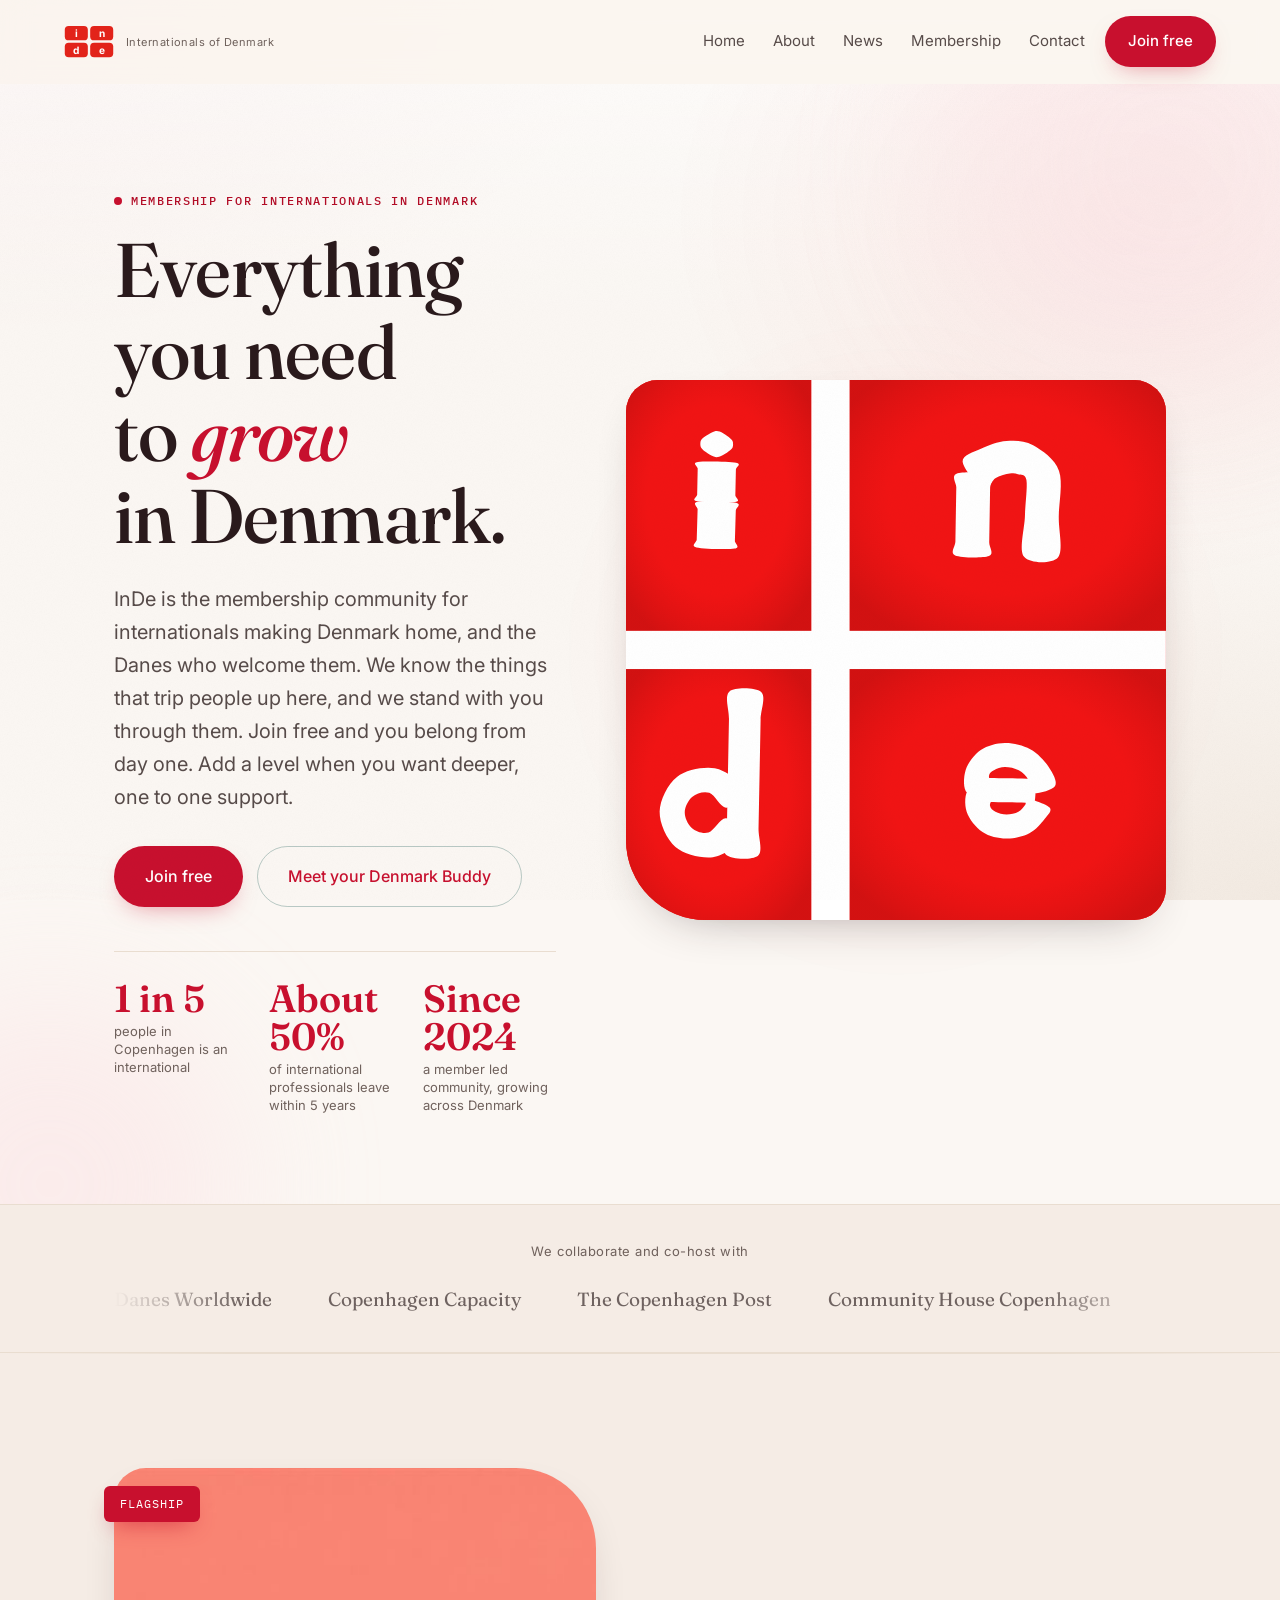
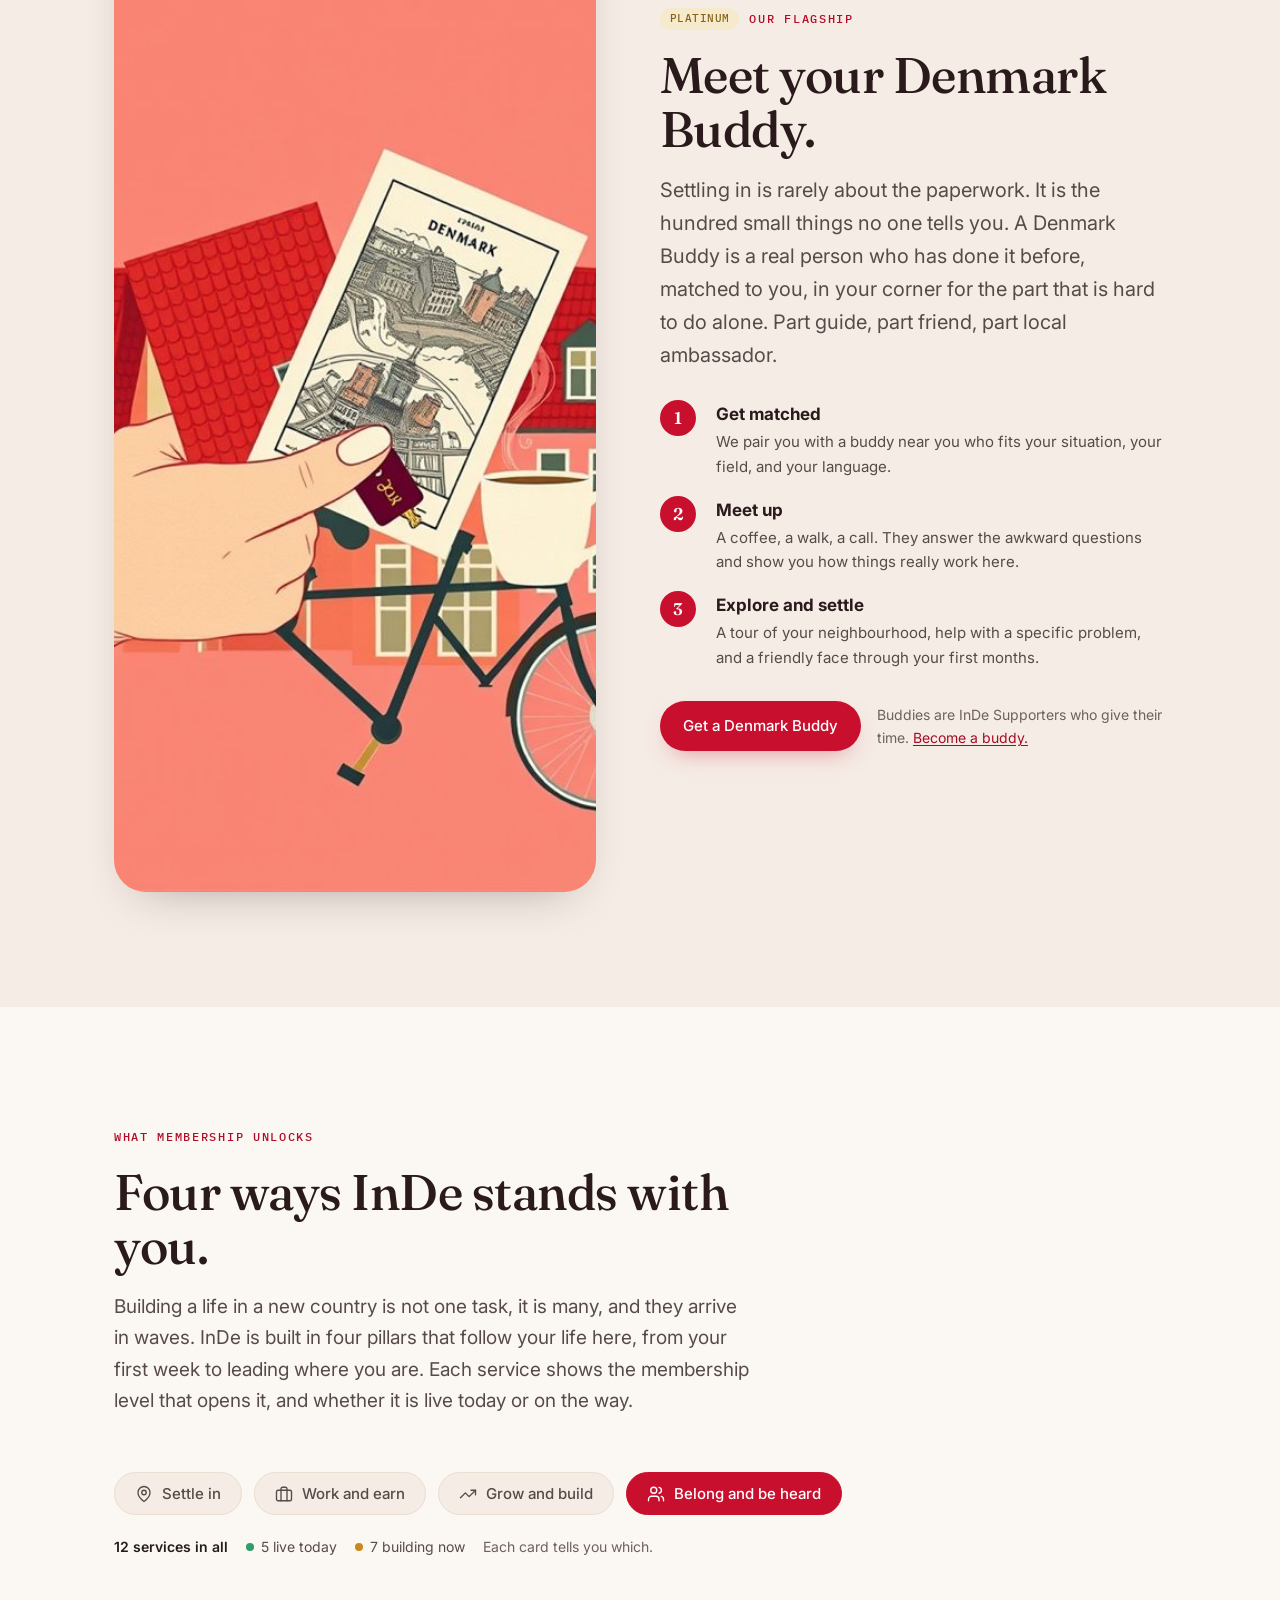
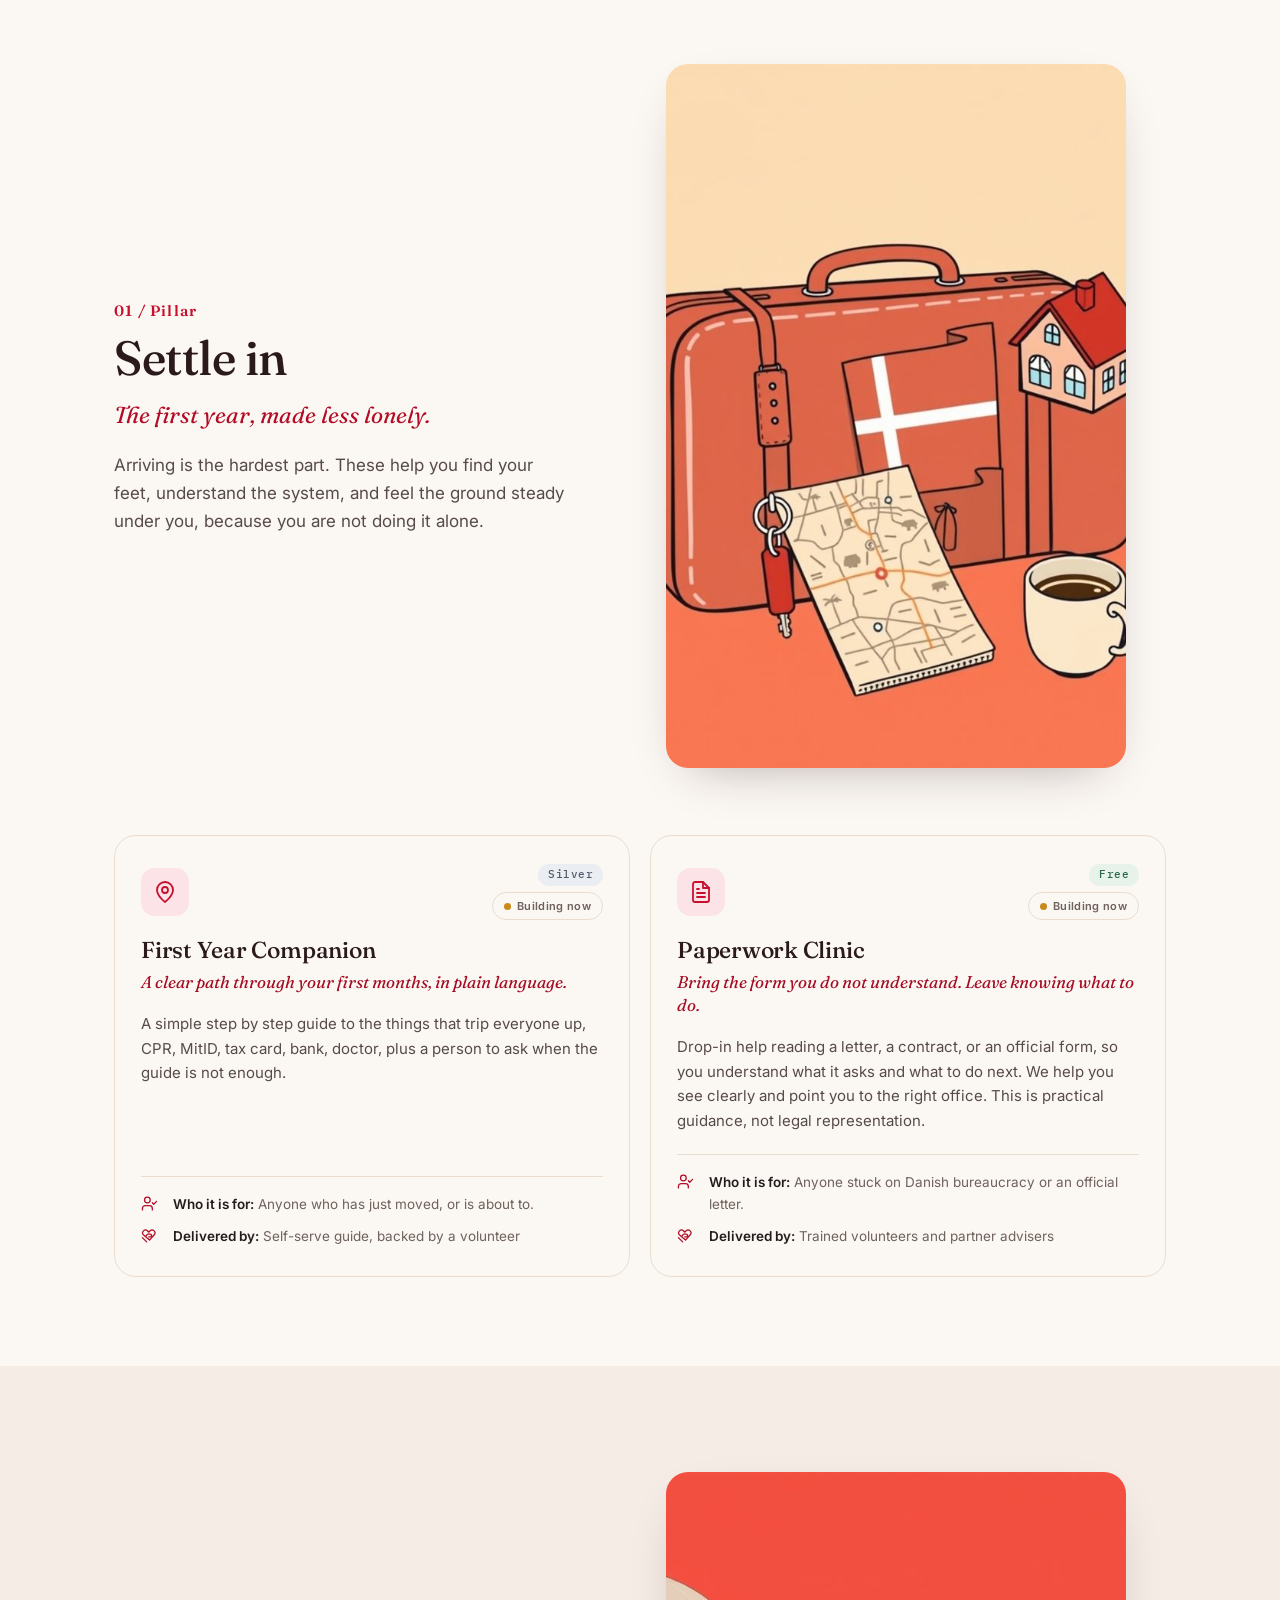
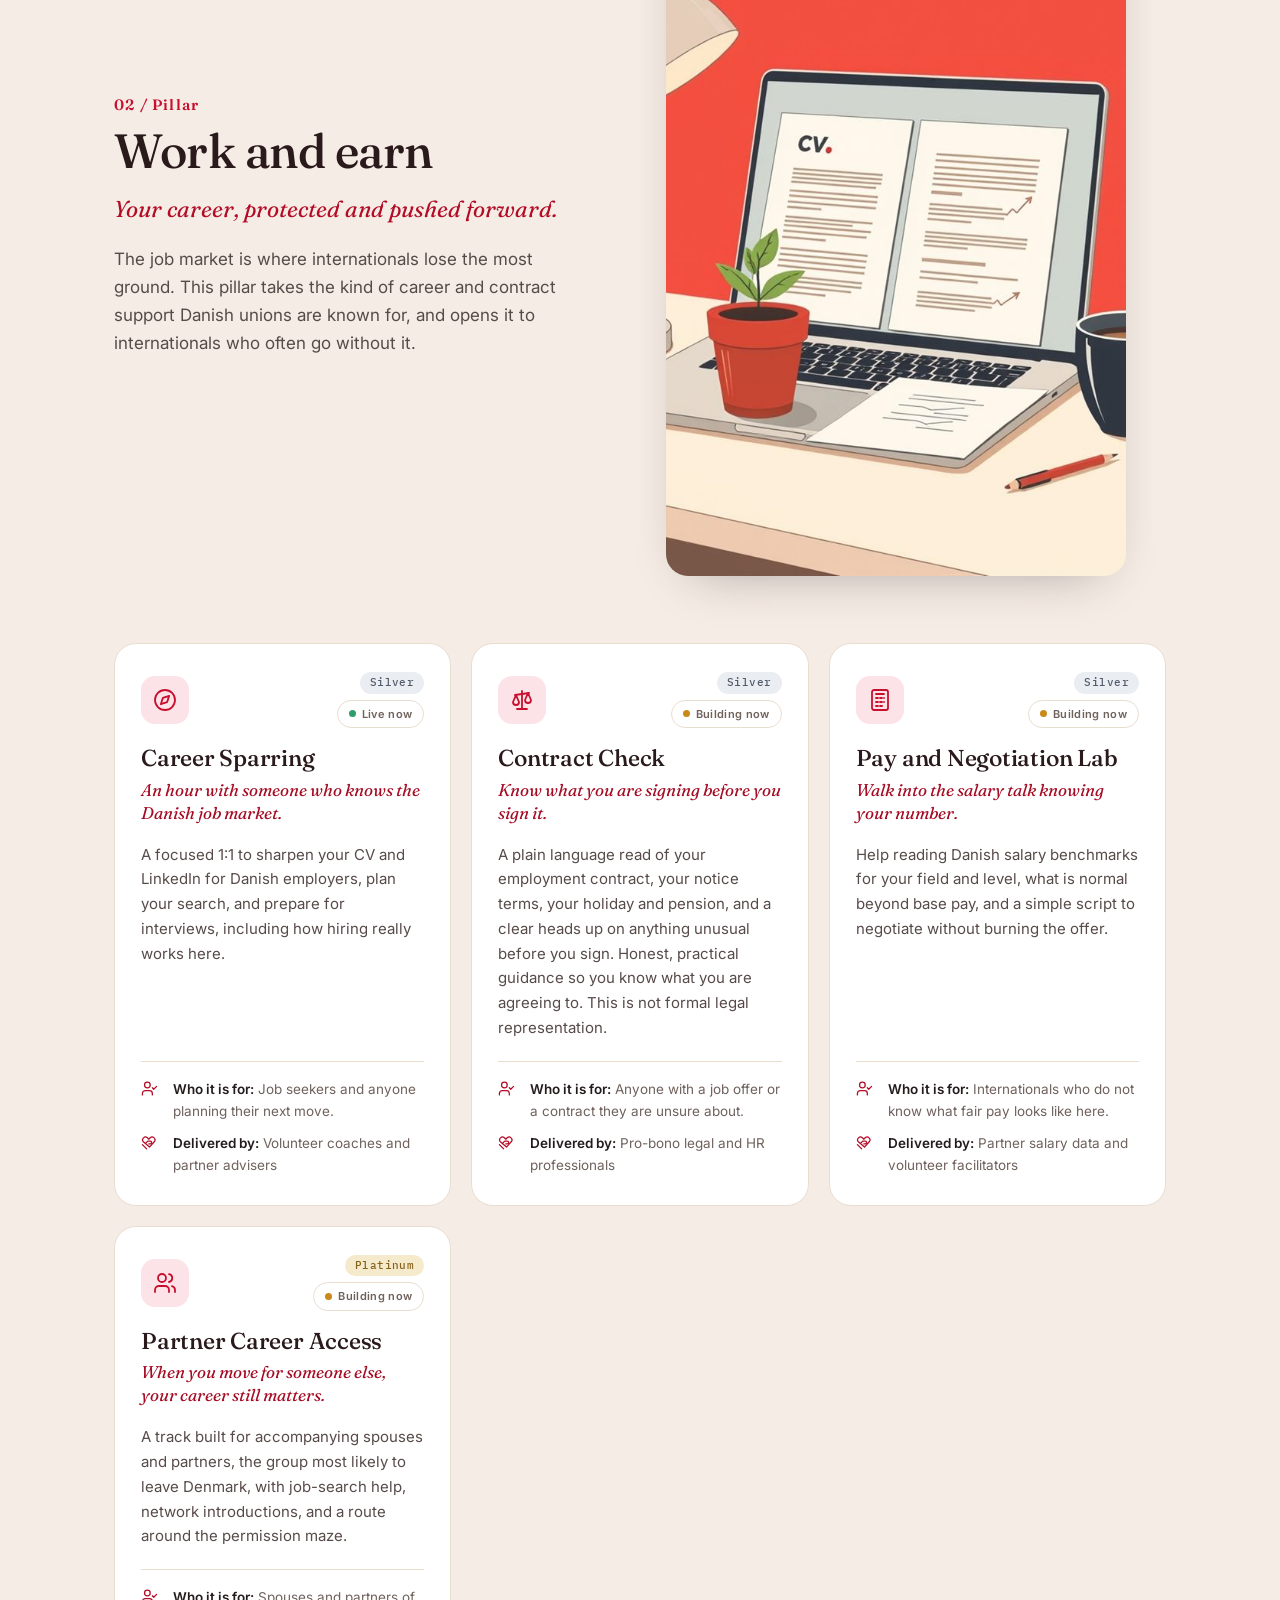
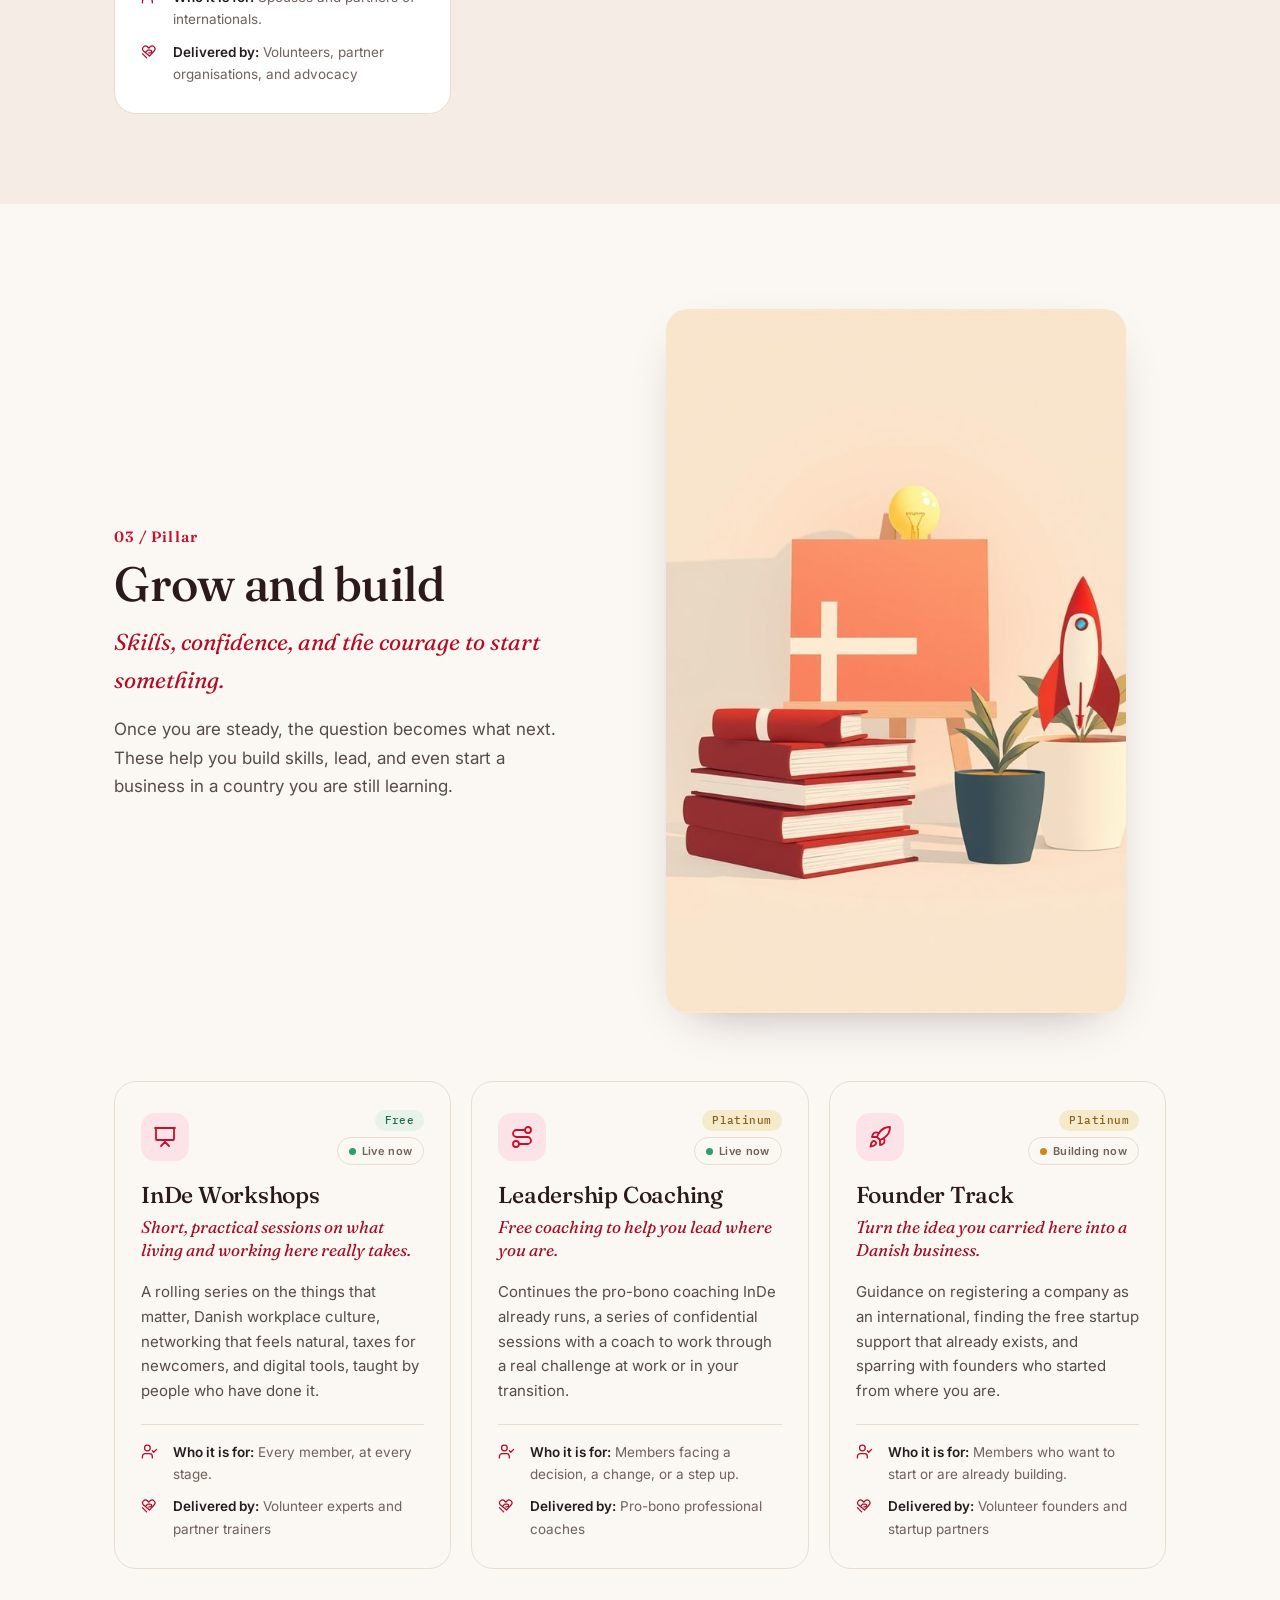
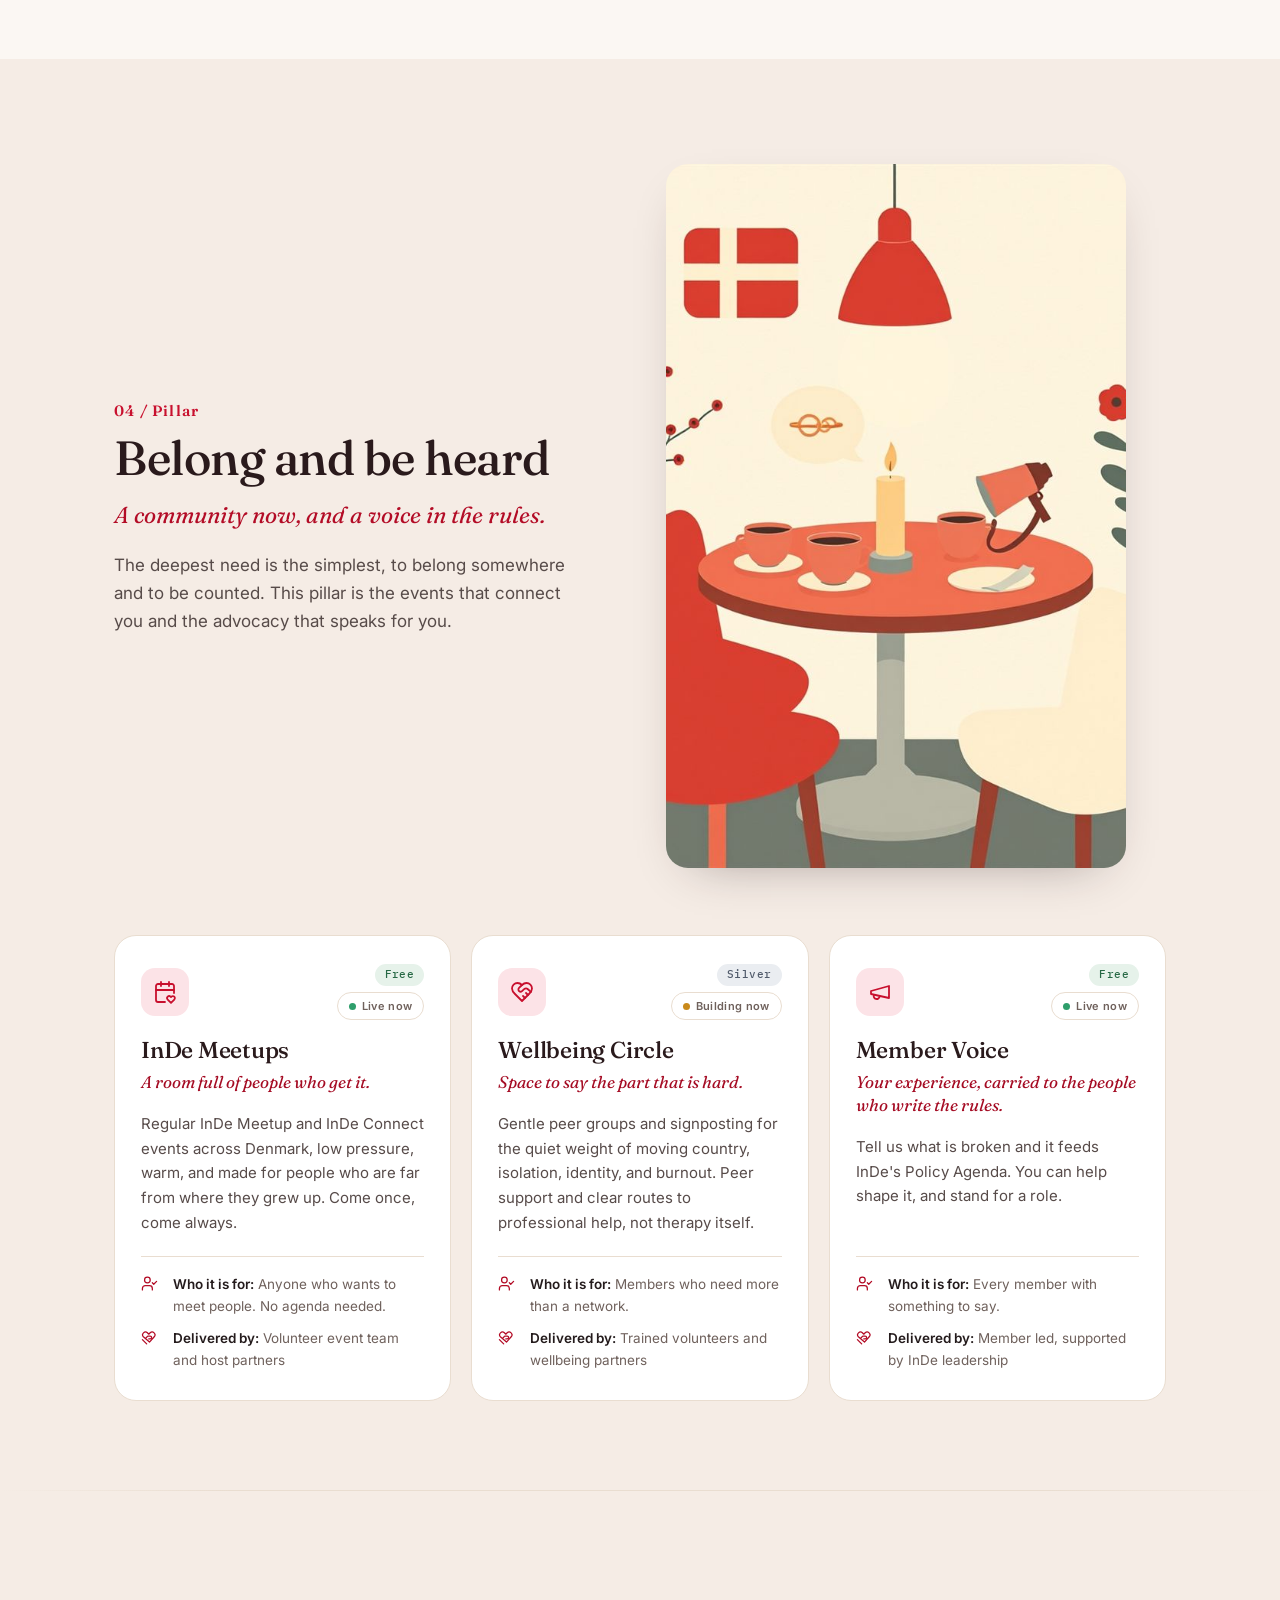
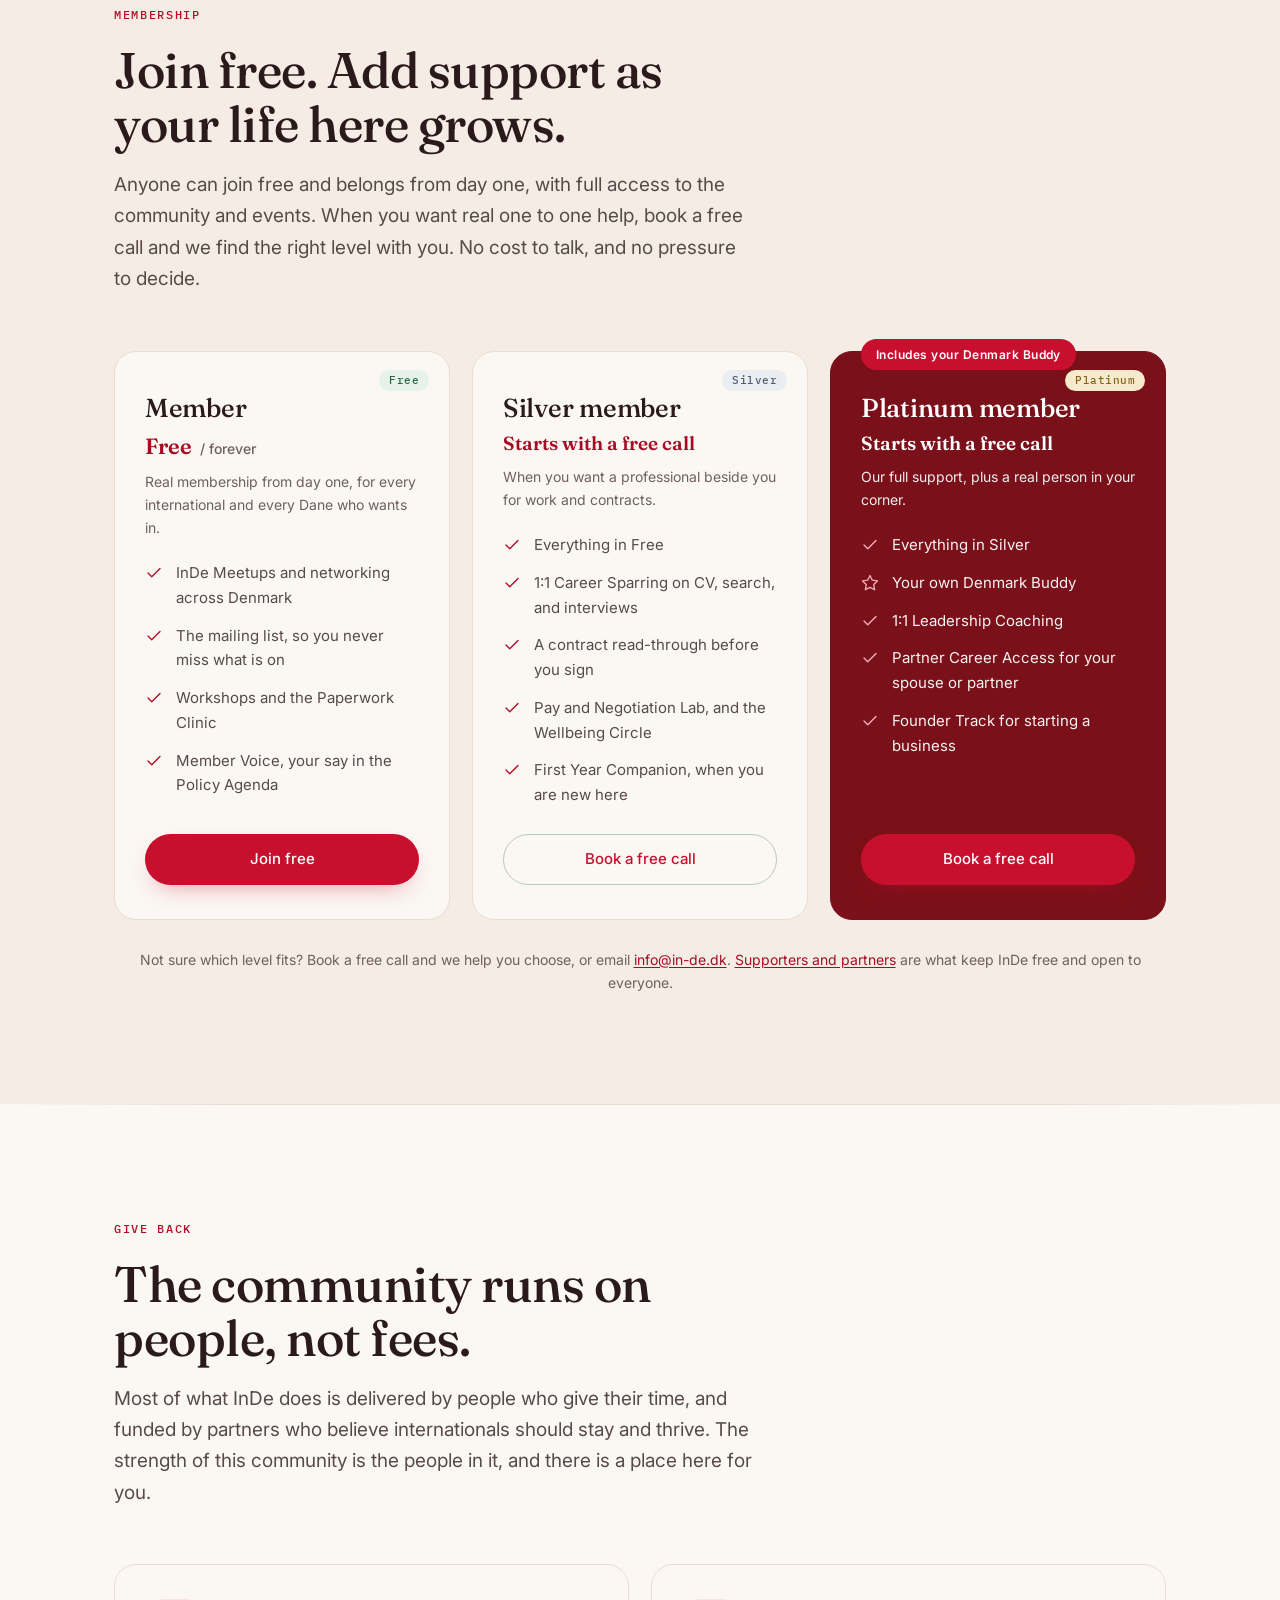
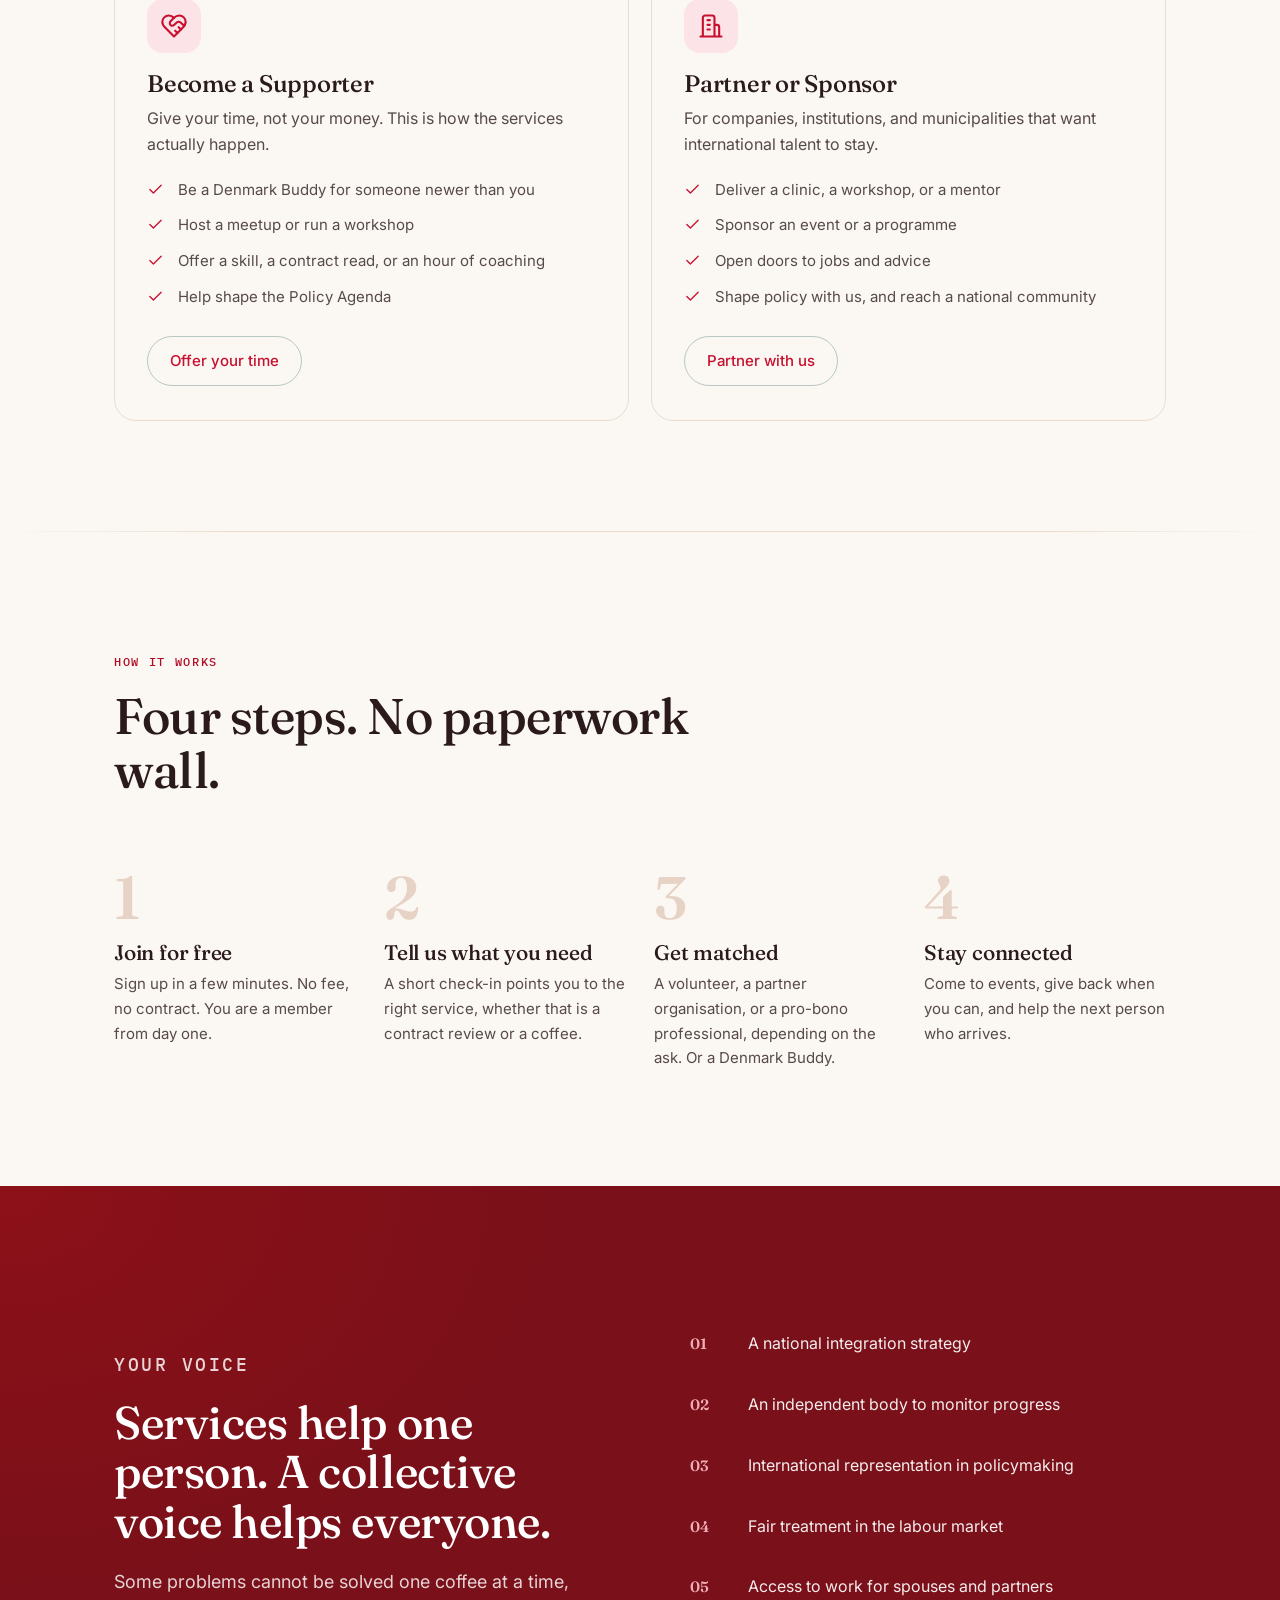
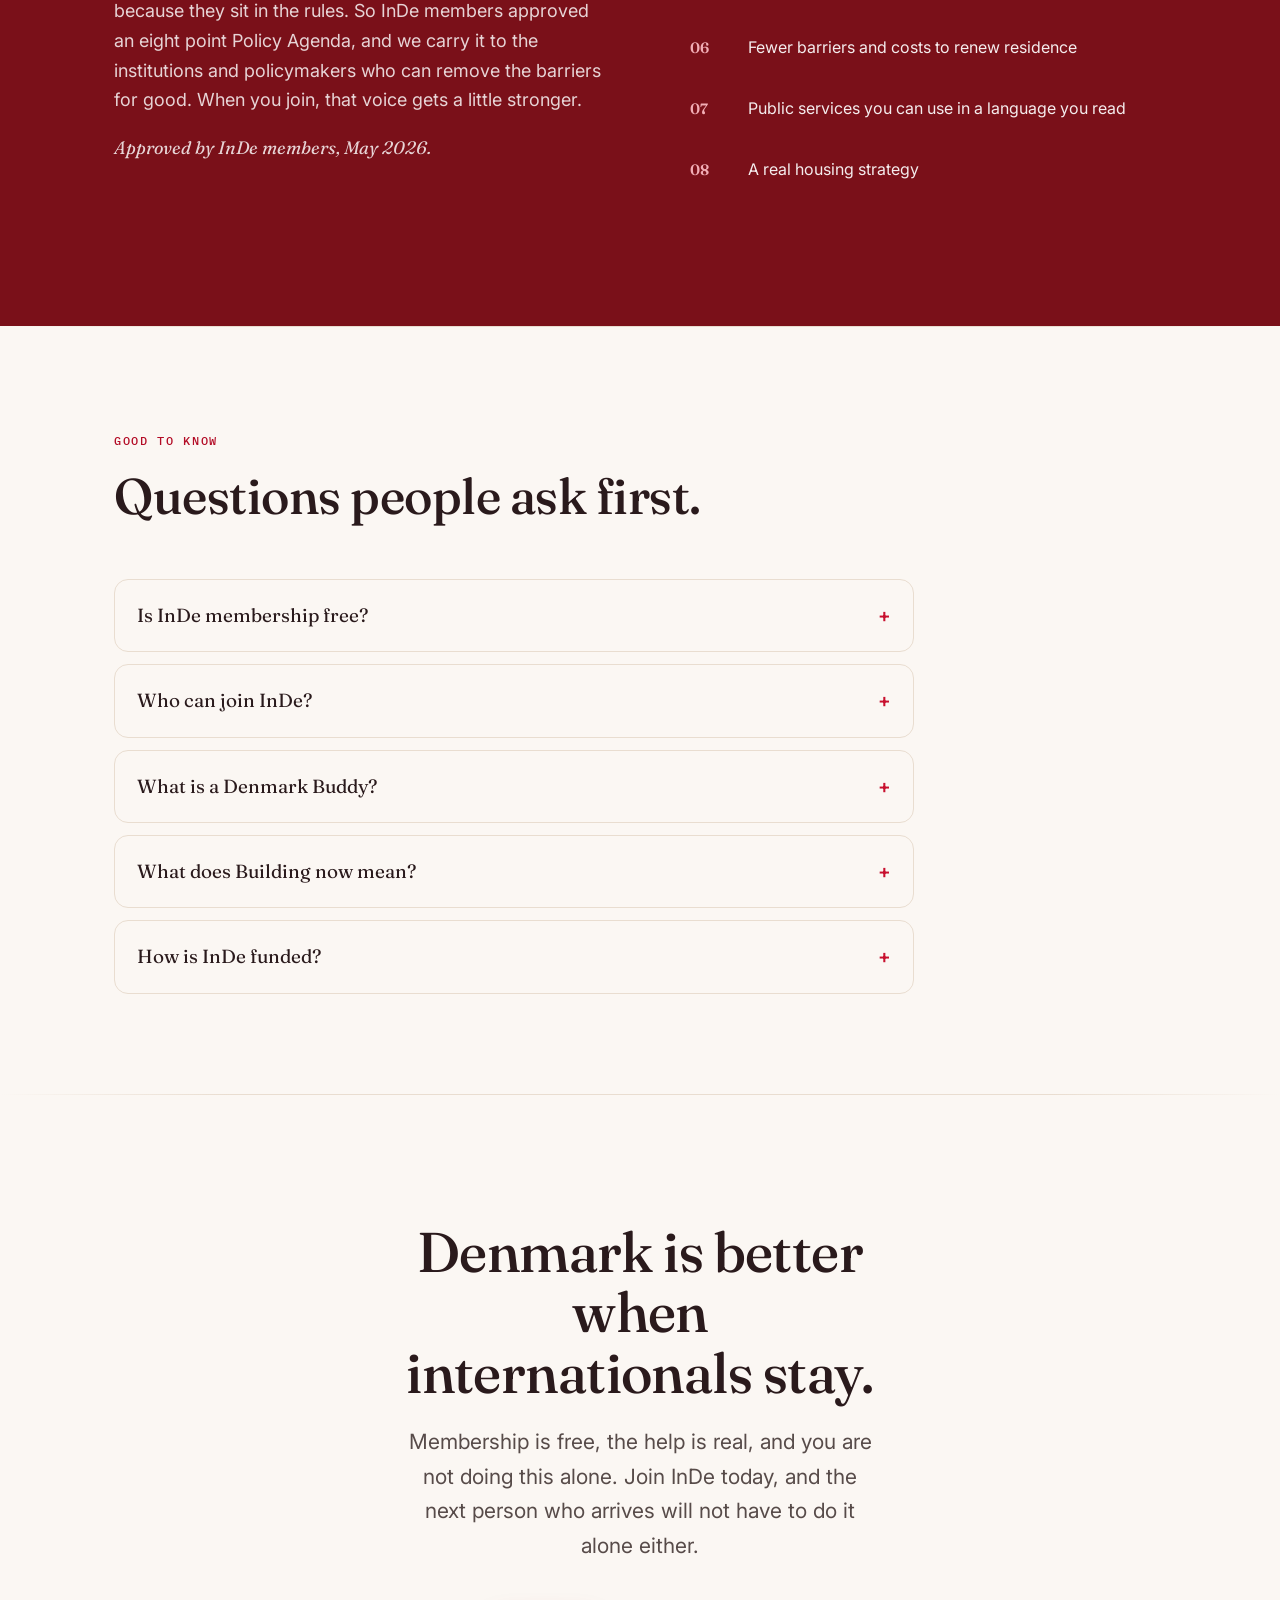
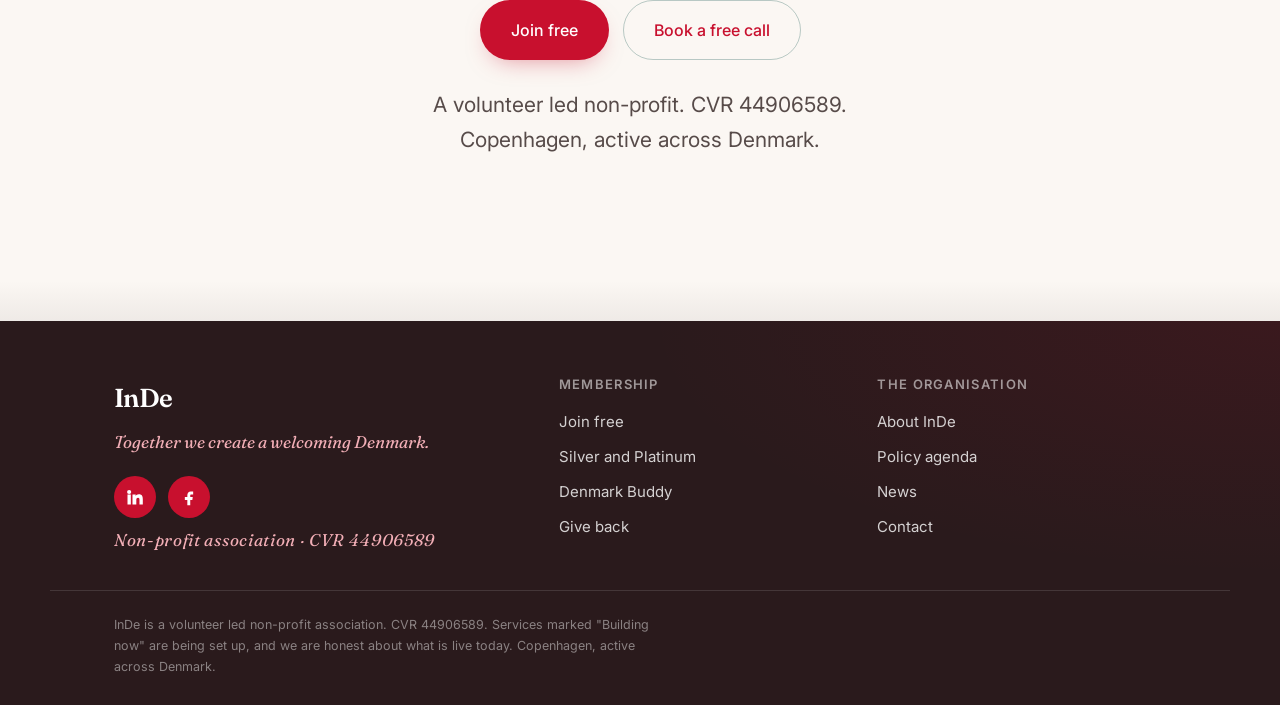
==== index.html @ 7c8dd24f "Union-voice copy pass + professional edge/empty-space background Copy: rewrote the page toward a con" ====
<!DOCTYPE html>
<html lang="en" dir="ltr">
<head>
<meta charset="UTF-8" />
<meta name="viewport" content="width=device-width, initial-scale=1.0" />
<title>Membership for internationals in Denmark | InDe</title>
<meta name="description" content="InDe membership. Join free for events, networking, and a voice. Add Silver or Platinum for coaching, contract checks, and your own Denmark Buddy. For internationals in Denmark, all year round." />
<meta name="theme-color" content="#C8102E" />
<link rel="icon" type="image/png" sizes="32x32" href="assets/brand/favicon-32x32.png" />
<link rel="icon" type="image/png" sizes="16x16" href="assets/brand/favicon-16x16.png" />
<link rel="apple-touch-icon" href="assets/brand/apple-touch-icon.png" />
<link rel="canonical" href="https://in-de.dk/membership/" />
<meta property="og:type" content="website" />
<meta property="og:site_name" content="InDe, Internationals of Denmark" />
<meta property="og:title" content="Membership for internationals in Denmark | InDe" />
<meta property="og:description" content="Join free for events, networking, and a voice. Add Silver or Platinum for coaching, contract checks, and your own Denmark Buddy." />
<meta property="og:url" content="https://in-de.dk/membership/" />
<meta property="og:image" content="https://in-de.dk/assets/img/hero-summer.jpg" />
<meta property="og:image:alt" content="A Copenhagen canal lined with red-roofed houses in summer." />
<meta property="og:locale" content="en_DK" />
<meta name="twitter:card" content="summary_large_image" />
<meta name="twitter:title" content="Membership for internationals in Denmark | InDe" />
<meta name="twitter:description" content="Join free. Add a level when you want deeper support. Run by volunteers and partners." />
<meta name="twitter:image" content="https://in-de.dk/assets/img/hero-summer.jpg" />
<link rel="preconnect" href="https://fonts.googleapis.com" />
<link rel="preconnect" href="https://fonts.gstatic.com" crossorigin />
<link href="https://fonts.googleapis.com/css2?family=Fraunces:opsz,wght@9..144,400;9..144,500;9..144,600&family=Inter:wght@400;500;600;700&family=IBM+Plex+Mono:wght@500&display=swap" rel="stylesheet" />
<link rel="stylesheet" href="css/style.css" />
<script src="https://cdnjs.cloudflare.com/ajax/libs/gsap/3.12.5/gsap.min.js" defer></script>
<script type="application/ld+json">
{
  "@context": "https://schema.org",
  "@type": "NGO",
  "name": "InDe, Internationals of Denmark",
  "alternateName": "InDe",
  "url": "https://in-de.dk/",
  "logo": "https://in-de.dk/assets/brand/apple-touch-icon.png",
  "description": "A membership organisation for internationals in Denmark and the Danes who welcome them.",
  "foundingDate": "2024",
  "areaServed": "DK",
  "email": "info@in-de.dk",
  "sameAs": [
    "https://www.linkedin.com/company/inde-internationalsofdenmark",
    "https://www.facebook.com/indedenmark/"
  ],
  "identifier": { "@type": "PropertyValue", "propertyID": "CVR", "value": "44906589" }
}
</script>
<script type="application/ld+json">
{
  "@context": "https://schema.org",
  "@type": "FAQPage",
  "mainEntity": [
    { "@type": "Question", "name": "Is InDe membership free?",
      "acceptedAnswer": { "@type": "Answer", "text": "Yes. Anyone can join free and belongs from day one, with full access to the community and events. Silver and Platinum add deeper one to one support, and you start with a free call. No cost to talk, and no pressure to decide." } },
    { "@type": "Question", "name": "Who can join InDe?",
      "acceptedAnswer": { "@type": "Answer", "text": "Every international who makes Denmark home, of any nationality and in any city, and the Danes who welcome them. If that is you, you belong here." } },
    { "@type": "Question", "name": "What is a Denmark Buddy?",
      "acceptedAnswer": { "@type": "Answer", "text": "A real person who has done it before, matched to you, to help you settle. Part guide, part friend, part local ambassador." } },
    { "@type": "Question", "name": "What does Building now mean?",
      "acceptedAnswer": { "@type": "Answer", "text": "Some services are live today and some are still being built. Each service tells you which, so you always know exactly what you can use right now." } },
    { "@type": "Question", "name": "How is InDe funded?",
      "acceptedAnswer": { "@type": "Answer", "text": "The community runs on people, not fees. Most of what InDe does is delivered by volunteers and funded by partner organisations, which is how membership stays free for everyone." } }
  ]
}
</script>
<script type="application/ld+json">
{
  "@context": "https://schema.org",
  "@type": "BreadcrumbList",
  "itemListElement": [
    { "@type": "ListItem", "position": 1, "name": "Home", "item": "https://in-de.dk/" },
    { "@type": "ListItem", "position": 2, "name": "Membership", "item": "https://in-de.dk/membership/" }
  ]
}
</script>
</head>
<body>

<a class="skip-link" href="#main">Skip to content</a>
<div class="read-progress" id="readProgress" aria-hidden="true"></div>

<header class="site-nav" id="siteNav">
  <a class="brand" href="#top" aria-label="InDe, Internationals of Denmark">
    <span class="inde-logo" aria-hidden="true">
      <svg viewBox="0 0 64 42" width="50" height="33" role="img" aria-label="InDe">
        <g class="lt-group">
          <rect class="lt lt1" x="1"    y="1"    width="29.5" height="18.5" rx="5" fill="#E2231A"/>
          <rect class="lt lt2" x="33.5" y="1"    width="29.5" height="18.5" rx="5" fill="#E2231A"/>
          <rect class="lt lt3" x="1"    y="22.5" width="29.5" height="18.5" rx="5" fill="#E2231A"/>
          <rect class="lt lt4" x="33.5" y="22.5" width="29.5" height="18.5" rx="5" fill="#E2231A"/>
        </g>
        <g fill="#fff" font-family="Inter, Arial, sans-serif" font-weight="700" font-size="13" text-anchor="middle">
          <text x="15.75" y="15.2">i</text>
          <text x="48.25" y="15.2">n</text>
          <text x="15.75" y="36.7">d</text>
          <text x="48.25" y="36.7">e</text>
        </g>
      </svg>
    </span>
    <span class="brand-words">
      <span class="brand-sub">Internationals of Denmark</span>
    </span>
  </a>

  <nav class="nav-links" aria-label="Primary">
    <a href="https://in-de.dk/">Home</a>
    <a href="https://in-de.dk/about/">About</a>
    <a href="https://in-de.dk/news/">News</a>
    <a href="#top" aria-current="page">Membership</a>
    <a href="https://in-de.dk/contact/">Contact</a>
  </nav>

  <div class="nav-actions">
    <a class="btn btn-solid" href="#tiers">Join free</a>
  </div>

  <button class="nav-toggle" id="navToggle" aria-label="Open menu" aria-expanded="false">
    <span></span><span></span><span></span>
  </button>
</header>

<main id="main">

<!-- HERO -->
<section class="hero" id="top">
  <div class="hero-bg" aria-hidden="true">
    <span class="orb orb-1"></span>
    <span class="orb orb-2"></span>
  </div>
  <div class="wrap hero-grid">
    <div class="hero-copy">
      <p class="eyebrow reveal"><span class="dot" aria-hidden="true"></span> Membership for internationals in Denmark</p>
      <h1 class="reveal">
        <span class="line">Everything you need</span>
        <span class="line">to <span class="rotator" id="rotator" aria-hidden="true">settle</span><span class="sr-only">settle, work, grow and belong</span></span>
        <span class="line">in Denmark.</span>
      </h1>
      <p class="hero-lede reveal">
        InDe is the membership community for internationals making Denmark home, and the Danes who welcome them. We know the things that trip people up here, and we stand with you through them. Join free and you belong from day one. Add a level when you want deeper, one to one support.
      </p>
      <div class="hero-cta reveal">
        <a class="btn btn-solid btn-lg" href="#tiers">Join free</a>
        <a class="btn btn-ghost btn-lg" href="#buddy">Meet your Denmark Buddy</a>
      </div>
      <ul class="hero-facts reveal" aria-label="Why this matters">
        <li><strong>1 in 5</strong><span>people in Copenhagen is an international</span></li>
        <li><strong>About 50%</strong><span>of international professionals leave within 5 years</span></li>
        <li><strong>Since 2024</strong><span>a member led community, growing across Denmark</span></li>
      </ul>
    </div>

    <figure class="hero-art reveal">
      <div class="flag-embed">
        <span class="flag-glow" id="inde-glow" aria-hidden="true"></span>
        <div class="flag-frame">
          <svg id="inde-svg" viewBox="0 0 1000 1000" width="100%" height="100%" role="img" aria-labelledby="inde-svg-title inde-svg-desc" xmlns="http://www.w3.org/2000/svg">
            <title id="inde-svg-title">The InDe living flag</title>
            <desc id="inde-svg-desc">A Danish flag whose four white letters i, n, d and e turn into people who socialise, swim, study and celebrate, then form the letters again.</desc>
            <defs>
              <clipPath id="inde-round"><rect x="0" y="0" width="1000" height="1000"></rect></clipPath>
              <clipPath id="clip-i"><rect x="0" y="0" width="345" height="465"></rect></clipPath>
              <clipPath id="clip-n"><rect x="415" y="0" width="585" height="465"></rect></clipPath>
              <clipPath id="clip-d"><rect x="0" y="535" width="345" height="465"></rect></clipPath>
              <clipPath id="clip-e"><rect x="415" y="535" width="585" height="465"></rect></clipPath>
              <radialGradient id="inde-vig" cx="50%" cy="48%" r="62%">
                <stop offset="0%" stop-color="#8B0A0A" stop-opacity="0"></stop>
                <stop offset="60%" stop-color="#8B0A0A" stop-opacity="0"></stop>
                <stop offset="100%" stop-color="#5a0707" stop-opacity="0.20"></stop>
              </radialGradient>
            </defs>
            <g clip-path="url(#inde-round)">
              <g id="inde-logo">
                <rect x="0" y="0" width="1000" height="1000" fill="#F11414"></rect>
                <rect x="0" y="0" width="345" height="465" fill="url(#inde-vig)"></rect>
                <rect x="415" y="0" width="585" height="465" fill="url(#inde-vig)"></rect>
                <rect x="0" y="535" width="345" height="465" fill="url(#inde-vig)"></rect>
                <rect x="415" y="535" width="585" height="465" fill="url(#inde-vig)"></rect>
                <g id="inde-Q-i" clip-path="url(#clip-i)"></g>
                <g id="inde-Q-n" clip-path="url(#clip-n)"></g>
                <g id="inde-Q-d" clip-path="url(#clip-d)"></g>
                <g id="inde-Q-e" clip-path="url(#clip-e)"></g>
                <g id="inde-cross">
                  <rect x="345" y="0" width="70" height="1000" fill="#FFFFFF"></rect>
                  <rect x="0" y="465" width="1000" height="70" fill="#FFFFFF"></rect>
                </g>
              </g>
              <rect id="inde-hit-i" x="0" y="0" width="345" height="465" fill="transparent"></rect>
              <rect id="inde-hit-n" x="415" y="0" width="585" height="465" fill="transparent"></rect>
              <rect id="inde-hit-d" x="0" y="535" width="345" height="465" fill="transparent"></rect>
              <rect id="inde-hit-e" x="415" y="535" width="585" height="465" fill="transparent"></rect>
            </g>
          </svg>
        </div>
      </div>
      <figcaption class="hero-art-cap">Internationals socialise, swim, study and celebrate, and together they spell inde.</figcaption>
    </figure>
  </div>
</section>

<!-- TRUST STRIP -->
<section class="trust" aria-label="Who we work with">
  <div class="wrap">
    <p class="trust-label">We collaborate and co-host with</p>
    <div class="marquee" aria-hidden="true">
      <div class="marquee-track" id="marqueeTrack">
        <span>Danes Worldwide</span><span>Copenhagen Capacity</span><span>The Copenhagen Post</span><span>Community House Copenhagen</span><span>AMIS</span><span>Alida</span><span>International House Odense</span><span>Roskilde Bibliotekerne</span><span>Dansk Industri</span><span>Professional Women of Color</span><span>BPOC</span>
        <span>Danes Worldwide</span><span>Copenhagen Capacity</span><span>The Copenhagen Post</span><span>Community House Copenhagen</span><span>AMIS</span><span>Alida</span><span>International House Odense</span><span>Roskilde Bibliotekerne</span><span>Dansk Industri</span><span>Professional Women of Color</span><span>BPOC</span>
      </div>
    </div>
    <p class="sr-only">We collaborate and co-host with Danes Worldwide, Copenhagen Capacity, The Copenhagen Post, Community House Copenhagen, AMIS, Alida, International House Odense, Roskilde Bibliotekerne, Dansk Industri, Professional Women of Color, and BPOC.</p>
  </div>
</section>

<!-- FLAGSHIP: DENMARK BUDDY -->
<section class="buddy" id="buddy">
  <div class="wrap buddy-grid">
    <figure class="buddy-art reveal">
      <img src="assets/img/buddy.jpg" alt="A welcoming hand offering a map of Denmark, beside a bicycle, a coffee, and a lantern." width="1024" height="1024" loading="lazy" decoding="async" />
      <span class="buddy-badge">Flagship</span>
    </figure>
    <div class="buddy-copy reveal">
      <p class="kicker"><span class="lvl-chip lvl-platinum">Platinum</span> Our flagship</p>
      <h2>Meet your Denmark Buddy.</h2>
      <p class="buddy-lede">Settling in is rarely about the paperwork. It is the hundred small things no one tells you. A Denmark Buddy is a real person who has done it before, matched to you, in your corner for the part that is hard to do alone. Part guide, part friend, part local ambassador.</p>
      <ol class="buddy-steps">
        <li><span class="bn">1</span><div><b>Get matched</b><p>We pair you with a buddy near you who fits your situation, your field, and your language.</p></div></li>
        <li><span class="bn">2</span><div><b>Meet up</b><p>A coffee, a walk, a call. They answer the awkward questions and show you how things really work here.</p></div></li>
        <li><span class="bn">3</span><div><b>Explore and settle</b><p>A tour of your neighbourhood, help with a specific problem, and a friendly face through your first months.</p></div></li>
      </ol>
      <div class="buddy-cta">
        <a class="btn btn-solid" href="#tiers">Get a Denmark Buddy</a>
        <span class="buddy-fine">Buddies are InDe Supporters who give their time. <a href="#give">Become a buddy.</a></span>
      </div>
    </div>
  </div>
</section>

<!-- WHAT MEMBERSHIP UNLOCKS (pillars) -->
<section class="promise" id="services">
  <div class="wrap">
    <header class="sec-head reveal">
      <p class="kicker">What membership unlocks</p>
      <h2>Four ways InDe stands with you.</h2>
      <p class="sec-lede">
        Building a life in a new country is not one task, it is many, and they arrive in waves. InDe is built in four pillars that follow your life here, from your first week to leading where you are. Each service shows the membership level that opens it, and whether it is live today or on the way.
      </p>
    </header>

    <nav class="pillar-nav reveal" aria-label="Jump to a service pillar">
      <button class="pill" data-pillar="settle" aria-current="true"><i data-i="map-pin"></i> Settle in</button>
      <button class="pill" data-pillar="work" aria-current="false"><i data-i="briefcase"></i> Work and earn</button>
      <button class="pill" data-pillar="grow" aria-current="false"><i data-i="trending-up"></i> Grow and build</button>
      <button class="pill" data-pillar="belong" aria-current="false"><i data-i="users"></i> Belong and be heard</button>
    </nav>
  </div>
</section>

<div id="pillarSections"></div>

<!-- MEMBERSHIP TIERS -->
<section class="tiers" id="tiers">
  <div class="wrap">
    <header class="sec-head reveal">
      <p class="kicker">Membership</p>
      <h2>Join free. Add support as your life here grows.</h2>
      <p class="sec-lede">Anyone can join free and belongs from day one, with full access to the community and events. When you want real one to one help, book a free call and we find the right level with you. No cost to talk, and no pressure to decide.</p>
    </header>

    <div class="tier-grid">
      <article class="tier reveal">
        <span class="tier-lvl lvl-free">Free</span>
        <h3>Member</h3>
        <p class="tier-price">Free <span>/ forever</span></p>
        <p class="tier-note">Real membership from day one, for every international and every Dane who wants in.</p>
        <ul class="tier-list">
          <li><i data-i="check"></i> InDe Meetups and networking across Denmark</li>
          <li><i data-i="check"></i> The mailing list, so you never miss what is on</li>
          <li><i data-i="check"></i> Workshops and the Paperwork Clinic</li>
          <li><i data-i="check"></i> Member Voice, your say in the Policy Agenda</li>
        </ul>
        <a class="btn btn-solid btn-block" href="https://in-de.dk/contact/" target="_blank" rel="noopener">Join free</a>
      </article>

      <article class="tier reveal">
        <span class="tier-lvl lvl-silver">Silver</span>
        <h3>Silver member</h3>
        <p class="tier-price tier-talk">Starts with a free call</p>
        <p class="tier-note">When you want a professional beside you for work and contracts.</p>
        <ul class="tier-list">
          <li><i data-i="check"></i> Everything in Free</li>
          <li><i data-i="check"></i> 1:1 Career Sparring on CV, search, and interviews</li>
          <li><i data-i="check"></i> A contract read-through before you sign</li>
          <li><i data-i="check"></i> Pay and Negotiation Lab, and the Wellbeing Circle</li>
          <li><i data-i="check"></i> First Year Companion, when you are new here</li>
        </ul>
        <a class="btn btn-ghost btn-block" href="https://in-de.dk/contact/" target="_blank" rel="noopener">Book a free call</a>
      </article>

      <article class="tier tier-feature reveal">
        <span class="tier-flag">Includes your Denmark Buddy</span>
        <span class="tier-lvl lvl-platinum">Platinum</span>
        <h3>Platinum member</h3>
        <p class="tier-price tier-talk">Starts with a free call</p>
        <p class="tier-note">Our full support, plus a real person in your corner.</p>
        <ul class="tier-list">
          <li><i data-i="check"></i> Everything in Silver</li>
          <li><i data-i="star"></i> Your own Denmark Buddy</li>
          <li><i data-i="check"></i> 1:1 Leadership Coaching</li>
          <li><i data-i="check"></i> Partner Career Access for your spouse or partner</li>
          <li><i data-i="check"></i> Founder Track for starting a business</li>
        </ul>
        <a class="btn btn-solid btn-block" href="https://in-de.dk/contact/" target="_blank" rel="noopener">Book a free call</a>
      </article>
    </div>
    <p class="tier-foot">Not sure which level fits? Book a free call and we help you choose, or email <a href="mailto:info@in-de.dk">info@in-de.dk</a>. <a href="#give">Supporters and partners</a> are what keep InDe free and open to everyone.</p>
  </div>
</section>

<!-- GIVE BACK -->
<section class="give" id="give">
  <div class="wrap">
    <header class="sec-head reveal">
      <p class="kicker">Give back</p>
      <h2>The community runs on people, not fees.</h2>
      <p class="sec-lede">Most of what InDe does is delivered by people who give their time, and funded by partners who believe internationals should stay and thrive. The strength of this community is the people in it, and there is a place here for you.</p>
    </header>
    <div class="give-grid">
      <article class="give-card reveal">
        <div class="give-ico"><i data-i="heart-handshake"></i></div>
        <h3>Become a Supporter</h3>
        <p>Give your time, not your money. This is how the services actually happen.</p>
        <ul class="give-list">
          <li><i data-i="check"></i> Be a Denmark Buddy for someone newer than you</li>
          <li><i data-i="check"></i> Host a meetup or run a workshop</li>
          <li><i data-i="check"></i> Offer a skill, a contract read, or an hour of coaching</li>
          <li><i data-i="check"></i> Help shape the Policy Agenda</li>
        </ul>
        <a class="btn btn-ghost" href="https://in-de.dk/contact/" target="_blank" rel="noopener">Offer your time</a>
      </article>
      <article class="give-card reveal">
        <div class="give-ico"><i data-i="building"></i></div>
        <h3>Partner or Sponsor</h3>
        <p>For companies, institutions, and municipalities that want international talent to stay.</p>
        <ul class="give-list">
          <li><i data-i="check"></i> Deliver a clinic, a workshop, or a mentor</li>
          <li><i data-i="check"></i> Sponsor an event or a programme</li>
          <li><i data-i="check"></i> Open doors to jobs and advice</li>
          <li><i data-i="check"></i> Shape policy with us, and reach a national community</li>
        </ul>
        <a class="btn btn-ghost" href="https://in-de.dk/contact/" target="_blank" rel="noopener">Partner with us</a>
      </article>
    </div>
  </div>
</section>

<!-- HOW IT WORKS -->
<section class="how" id="how">
  <div class="wrap">
    <header class="sec-head reveal">
      <p class="kicker">How it works</p>
      <h2>Four steps. No paperwork wall.</h2>
    </header>
    <ol class="steps">
      <li class="step reveal">
        <span class="step-num" aria-hidden="true">1</span>
        <h3>Join for free</h3>
        <p>Sign up in a few minutes. No fee, no contract. You are a member from day one.</p>
      </li>
      <li class="step reveal">
        <span class="step-num" aria-hidden="true">2</span>
        <h3>Tell us what you need</h3>
        <p>A short check-in points you to the right service, whether that is a contract review or a coffee.</p>
      </li>
      <li class="step reveal">
        <span class="step-num" aria-hidden="true">3</span>
        <h3>Get matched</h3>
        <p>A volunteer, a partner organisation, or a pro-bono professional, depending on the ask. Or a Denmark Buddy.</p>
      </li>
      <li class="step reveal">
        <span class="step-num" aria-hidden="true">4</span>
        <h3>Stay connected</h3>
        <p>Come to events, give back when you can, and help the next person who arrives.</p>
      </li>
    </ol>
  </div>
</section>

<!-- VOICE / POLICY -->
<section class="voice" id="voice">
  <div class="wrap voice-grid">
    <div class="voice-copy reveal">
      <p class="kicker kicker-light">Your voice</p>
      <h2>Services help one person. A collective voice helps everyone.</h2>
      <p>
        Some problems cannot be solved one coffee at a time, because they sit in the rules. So InDe members approved an eight point Policy Agenda, and we carry it to the institutions and policymakers who can remove the barriers for good. When you join, that voice gets a little stronger.
      </p>
      <p class="voice-note">Approved by InDe members, May 2026.</p>
    </div>
    <ul class="agenda reveal" aria-label="The eight point policy agenda">
      <li><span aria-hidden="true">01</span> A national integration strategy</li>
      <li><span aria-hidden="true">02</span> An independent body to monitor progress</li>
      <li><span aria-hidden="true">03</span> International representation in policymaking</li>
      <li><span aria-hidden="true">04</span> Fair treatment in the labour market</li>
      <li><span aria-hidden="true">05</span> Access to work for spouses and partners</li>
      <li><span aria-hidden="true">06</span> Fewer barriers and costs to renew residence</li>
      <li><span aria-hidden="true">07</span> Public services you can use in a language you read</li>
      <li><span aria-hidden="true">08</span> A real housing strategy</li>
    </ul>
  </div>
</section>

<!-- FAQ -->
<section class="faq" id="faq">
  <div class="wrap">
    <header class="sec-head reveal">
      <p class="kicker">Good to know</p>
      <h2>Questions people ask first.</h2>
    </header>
    <div class="faq-grid">
      <details class="faq-item reveal"><summary>Is InDe membership free?</summary>
        <p>Yes. Anyone can join free and belongs from day one, with full access to the community and events. Silver and Platinum add deeper one to one support, and you start with a free call. No cost to talk, and no pressure to decide.</p></details>
      <details class="faq-item reveal"><summary>Who can join InDe?</summary>
        <p>Every international who makes Denmark home, of any nationality and in any city, and the Danes who welcome them. If that is you, you belong here.</p></details>
      <details class="faq-item reveal"><summary>What is a Denmark Buddy?</summary>
        <p>A real person who has done it before, matched to you, to help you settle. Part guide, part friend, part local ambassador.</p></details>
      <details class="faq-item reveal"><summary>What does Building now mean?</summary>
        <p>Some services are live today and some are still being built. Each service tells you which, so you always know exactly what you can use right now.</p></details>
      <details class="faq-item reveal"><summary>How is InDe funded?</summary>
        <p>The community runs on people, not fees. Most of what InDe does is delivered by volunteers and funded by partner organisations, which is how membership stays free for everyone.</p></details>
    </div>
  </div>
</section>

<!-- JOIN / CTA -->
<section class="join" id="join">
  <div class="wrap join-inner reveal">
    <h2>Denmark is better when internationals stay.</h2>
    <p>Membership is free, the help is real, and you are not doing this alone. Join InDe today, and the next person who arrives will not have to do it alone either.</p>
    <div class="join-cta">
      <a class="btn btn-solid btn-lg" href="https://in-de.dk/contact/" target="_blank" rel="noopener">Join free</a>
      <a class="btn btn-ghost btn-lg" href="https://in-de.dk/contact/" target="_blank" rel="noopener">Book a free call</a>
    </div>
    <p class="join-fine">A volunteer led non-profit. CVR 44906589. Copenhagen, active across Denmark.</p>
  </div>
</section>

</main>

<footer class="site-foot">
  <div class="wrap foot-grid">
    <div class="foot-brand">
      <span class="brand-name">InDe</span>
      <p>Together we create a welcoming Denmark.</p>
      <div class="foot-social" aria-label="InDe on social media">
        <a class="soc soc-li" href="https://www.linkedin.com/company/inde-internationalsofdenmark" target="_blank" rel="noopener" aria-label="InDe on LinkedIn">
          <svg viewBox="0 0 24 24" width="20" height="20" fill="currentColor" aria-hidden="true"><path d="M4.98 3.5a2.5 2.5 0 1 1 0 5 2.5 2.5 0 0 1 0-5ZM3 9h4v12H3V9Zm6 0h3.8v1.7h.05c.53-1 1.83-2.05 3.76-2.05 4.02 0 4.76 2.65 4.76 6.1V21h-4v-5.3c0-1.26-.02-2.9-1.76-2.9-1.77 0-2.04 1.38-2.04 2.8V21H9V9Z"/></svg>
        </a>
        <a class="soc soc-fb" href="https://www.facebook.com/indedenmark/" target="_blank" rel="noopener" aria-label="InDe on Facebook">
          <svg viewBox="0 0 24 24" width="20" height="20" fill="currentColor" aria-hidden="true"><path d="M14 9h3V5.5h-3c-2.3 0-4 1.9-4 4.2V12H7v3.5h3V22h3.5v-6.5H16L16.5 12H13.5v-1.8c0-.7.5-1.2 1.2-1.2Z"/></svg>
        </a>
      </div>
      <p class="foot-cvr">Non-profit association · CVR 44906589</p>
    </div>
    <nav class="foot-cols" aria-label="Footer">
      <div>
        <h2 class="foot-h">Membership</h2>
        <a href="#tiers">Join free</a>
        <a href="#tiers">Silver and Platinum</a>
        <a href="#buddy">Denmark Buddy</a>
        <a href="#give">Give back</a>
      </div>
      <div>
        <h2 class="foot-h">The organisation</h2>
        <a href="https://in-de.dk/about/" target="_blank" rel="noopener">About InDe</a>
        <a href="#voice">Policy agenda</a>
        <a href="https://in-de.dk/news/" target="_blank" rel="noopener">News</a>
        <a href="https://in-de.dk/contact/" target="_blank" rel="noopener">Contact</a>
      </div>
    </nav>
  </div>
  <div class="wrap foot-fine">
    <p>InDe is a volunteer led non-profit association. CVR 44906589. Services marked "Building now" are being set up, and we are honest about what is live today. Copenhagen, active across Denmark.</p>
  </div>
</footer>

<button class="to-top" id="toTop" type="button" aria-label="Back to top">
  <svg viewBox="0 0 24 24" width="22" height="22" fill="none" stroke="currentColor" stroke-width="2" stroke-linecap="round" stroke-linejoin="round" aria-hidden="true"><path d="M12 19V5M5 12l7-7 7 7"/></svg>
</button>

<script src="js/data.js"></script>
<script src="js/app.js"></script>
<script>window.INDE_FLAG_OPTS = { autoplay: true, showGrain: false };</script>
<script src="js/living-flag.js" defer></script>
</body>
</html>
---- css/style.css ----
/* ============================================================
   InDe member services showcase
   Design system: editorial, warm, civic, premium.
   RTL-friendly throughout via CSS logical properties.
   ============================================================ */

:root {
  /* ============================================================
     InDe identity: Danish-flag red + white, warm and human.
     Extracted from the real InDe logo (#C8102E / #F11414) and
     their stylesheet. The cyan on their old site was a template
     leftover, not the brand. Red leads, white breathes, ink reads.
     Legacy token names are kept and remapped so every rule recolors.
     ============================================================ */

  /* Brand red scale */
  --red-700: #8B0000;   /* deepest red, gradient depth */
  --red-600: #A50C24;   /* hover / pressed */
  --red-500: #C8102E;   /* PRIMARY, Dannebrog red */
  --red-400: #E2231A;   /* logo-tile red, bright spark */
  --red-100: #FBDDE1;
  --red-050: #FDEFF1;

  /* Legacy "teal-*" names remapped to the red/white identity */
  --teal-900: #2A1A1C;  /* deep warm ink: headings, footer */
  --teal-800: #7A1019;  /* deep bordeaux: brand name, advocacy band */
  --teal-700: #C8102E;  /* primary red: CTAs, active tab, feature card */
  --teal-500: #B30C26;  /* red text on light (kickers, accents) */
  --teal-300: #F2AEB6;  /* soft rose on dark surfaces */
  --teal-100: #FCE3E7;  /* light red tint: icon chips */

  /* Warm paper canvas, the human warmth */
  --sand-50:  #FBF7F3;
  --sand-100: #F5ECE5;
  --sand-200: #ECE0D4;
  --sand-300: #E7D3C6;

  /* Accent = the same confident brand red */
  --coral-500: #C8102E;
  --coral-600: #A50C24;
  --coral-100: #FBDDE1;

  /* Functional warm signal (member tier, "building" status) */
  --amber-500: #C98A1B;
  --amber-100: #F6E6C3;

  --ink:      #241B1C;
  --ink-soft: #574B49;
  --ink-faint:#6F615C;
  --line:     #E9DDD0;

  --bg: var(--sand-50);

  --font-display: "Fraunces", Georgia, serif;
  --font-body: "Inter", "Noto Sans Arabic", system-ui, sans-serif;
  --font-mono: "IBM Plex Mono", ui-monospace, "SFMono-Regular", Menlo, monospace;

  --r-sm: 8px;
  --r-md: 14px;
  --r-lg: 22px;
  --r-xl: 32px;

  --maxw: 1180px;
  --pad: clamp(20px, 5vw, 64px);

  --ease: cubic-bezier(0.22, 1, 0.36, 1);
  --shadow-soft: 0 18px 50px -28px rgba(42, 26, 28, 0.45);
  --shadow-card: 0 2px 4px rgba(42,26,28,0.05), 0 14px 40px -26px rgba(42,26,28,0.5);
}

/* RTL: flip the rotating orbs and a couple of decorative offsets handled inline */
html[dir="rtl"] body { font-family: "Noto Sans Arabic", "Inter", system-ui, sans-serif; }

* { box-sizing: border-box; }

html { scroll-behavior: smooth; }
@media (prefers-reduced-motion: reduce) {
  html { scroll-behavior: auto; }
}

body {
  margin: 0;
  font-family: var(--font-body);
  color: var(--ink);
  background: var(--bg);
  line-height: 1.65;
  -webkit-font-smoothing: antialiased;
  text-rendering: optimizeLegibility;
  overflow-x: hidden;
}

h1, h2, h3, h4 { font-family: var(--font-display); font-weight: 500; line-height: 1.08; margin: 0; letter-spacing: -0.01em; }
p { margin: 0; }
a { color: inherit; text-decoration: none; }
img { max-width: 100%; display: block; }
ul, ol { margin: 0; padding: 0; list-style: none; }

.wrap { width: 100%; max-width: var(--maxw); margin-inline: auto; padding-inline: var(--pad); }

.sr-only {
  position: absolute; width: 1px; height: 1px; padding: 0; margin: -1px;
  overflow: hidden; clip: rect(0,0,0,0); white-space: nowrap; border: 0;
}

.skip-link {
  position: absolute; inset-block-start: -100px; inset-inline-start: 16px;
  background: var(--teal-700); color: #fff; padding: 12px 18px; border-radius: var(--r-sm);
  z-index: 200; transition: inset-block-start .2s var(--ease);
}
.skip-link:focus { inset-block-start: 16px; }

:focus-visible { outline: 3px solid #fff; outline-offset: 2px; box-shadow: 0 0 0 6px var(--ink); border-radius: 5px; }

/* ---------- buttons ---------- */
.btn {
  display: inline-flex; align-items: center; justify-content: center; gap: 10px;
  font-family: var(--font-body); font-weight: 500; font-size: 15px;
  padding: 12px 22px; border-radius: 100px; border: 1.5px solid transparent;
  cursor: pointer; transition: transform .25s var(--ease), background .25s var(--ease), color .25s var(--ease), box-shadow .25s var(--ease);
  white-space: nowrap;
}
.btn-lg { padding: 16px 30px; font-size: 16px; }
.btn-block { display: flex; width: 100%; }
.btn-solid { background: var(--coral-500); color: #fff; box-shadow: 0 10px 24px -12px rgba(200,16,46,.5); }
.btn-solid:hover { background: var(--coral-600); transform: translateY(-2px); }
.btn-ghost { background: transparent; color: var(--teal-700); border-color: rgba(14,79,74,.28); }
.btn-ghost:hover { background: var(--teal-700); color: #fff; border-color: var(--teal-700); transform: translateY(-2px); }
@media (prefers-reduced-motion: reduce) { .btn:hover { transform: none; } }

.eyebrow, .kicker {
  font-family: var(--font-mono); font-weight: 500; font-size: 12px;
  letter-spacing: .14em; text-transform: uppercase; color: var(--teal-500);
  display: inline-flex; align-items: center; gap: 9px; margin: 0 0 18px;
}
.kicker-light { color: var(--teal-300); }
.eyebrow .dot { width: 8px; height: 8px; border-radius: 50%; background: var(--coral-500); animation: pulse 2.6s var(--ease) infinite; }
@keyframes pulse { 0%,100% { opacity: 1; transform: scale(1);} 50% { opacity:.4; transform: scale(.6);} }

/* ============================================================
   NAV
   ============================================================ */
.site-nav {
  position: sticky; inset-block-start: 0; z-index: 100;
  display: flex; align-items: center; gap: 20px;
  padding: 16px var(--pad);
  background: rgba(251,247,240,.78);
  backdrop-filter: blur(14px); -webkit-backdrop-filter: blur(14px);
  border-block-end: 1px solid transparent;
  transition: border-color .3s var(--ease), background .3s var(--ease), box-shadow .3s var(--ease);
}
.site-nav.scrolled { border-block-end-color: var(--line); box-shadow: 0 6px 24px -20px rgba(6,47,43,.6); }

.brand { display: inline-flex; align-items: center; gap: 12px; color: var(--teal-700); }
.brand-mark { display: grid; place-items: center; color: var(--teal-700); transition: transform .5s var(--ease); }
.brand:hover .brand-mark { transform: rotate(90deg); }
.brand-logo { height: 30px; width: auto; display: block; transition: transform .4s var(--ease); }
.brand:hover .brand-logo { transform: translateY(-1px) scale(1.04); }
.brand-words { display: flex; flex-direction: column; line-height: 1; }
.brand-name { font-family: var(--font-display); font-weight: 600; font-size: 22px; color: var(--teal-800); letter-spacing: -0.02em; }
.brand-sub { font-size: 11px; color: var(--ink-faint); letter-spacing: .04em; margin-block-start: 3px; }

.nav-links { display: flex; gap: 28px; margin-inline-start: auto; }
.nav-links a { font-size: 15px; color: var(--ink-soft); position: relative; padding: 4px 0; transition: color .2s var(--ease); }
.nav-links a::after {
  content: ""; position: absolute; inset-block-end: 0; inset-inline-start: 0;
  width: 0; height: 2px; background: var(--coral-500); transition: width .3s var(--ease);
}
.nav-links a:hover { color: var(--teal-700); }
.nav-links a:hover::after { width: 100%; }

.nav-actions { display: flex; align-items: center; gap: 14px; }
.lang-btn {
  background: transparent; border: 1.5px solid var(--line); color: var(--ink-soft);
  border-radius: 100px; padding: 9px 14px; font-family: var(--font-body); font-weight: 600; font-size: 13px;
  cursor: pointer; transition: all .2s var(--ease); letter-spacing: .05em;
}
.lang-btn:hover { border-color: var(--teal-500); color: var(--teal-700); }

.nav-toggle { display: none; flex-direction: column; gap: 5px; background: none; border: none; cursor: pointer; padding: 8px; }
.nav-toggle span { width: 24px; height: 2px; background: var(--teal-800); border-radius: 2px; transition: transform .3s var(--ease), opacity .3s var(--ease); }
.nav-toggle[aria-expanded="true"] span:nth-child(1) { transform: translateY(7px) rotate(45deg); }
.nav-toggle[aria-expanded="true"] span:nth-child(2) { opacity: 0; }
.nav-toggle[aria-expanded="true"] span:nth-child(3) { transform: translateY(-7px) rotate(-45deg); }

/* ============================================================
   HERO
   ============================================================ */
.hero { position: relative; padding-block: clamp(48px, 8vw, 96px) clamp(40px, 6vw, 80px); overflow: hidden; }
.hero-bg { position: absolute; inset: 0; z-index: 0; pointer-events: none; }
.orb { position: absolute; border-radius: 50%; filter: blur(60px); opacity: .5; }
.orb-1 { width: 420px; height: 420px; background: var(--teal-100); inset-block-start: -120px; inset-inline-end: -80px; animation: drift 22s var(--ease) infinite alternate; }
.orb-2 { width: 360px; height: 360px; background: var(--coral-100); inset-block-end: -140px; inset-inline-start: -100px; animation: drift 26s var(--ease) infinite alternate-reverse; }
.orb-3 { width: 260px; height: 260px; background: var(--amber-100); inset-block-start: 40%; inset-inline-start: 45%; animation: drift 30s var(--ease) infinite alternate; }
@keyframes drift { to { transform: translate(40px, -30px) scale(1.12); } }
@media (prefers-reduced-motion: reduce) { .orb { animation: none; } }

.hero-grid { position: relative; z-index: 1; display: grid; grid-template-columns: 1.05fr 0.95fr; gap: clamp(32px, 5vw, 72px); align-items: center; }

/* desktop: let the flag breathe and take space toward the page edge, not boxed in the middle */
@media (min-width: 941px) {
  .hero { padding-block: clamp(60px, 8vw, 108px) clamp(52px, 7vw, 96px); }
  .hero-grid { grid-template-columns: 0.9fr 1.1fr; gap: clamp(44px, 5.5vw, 96px); }
  .hero-art { margin-inline-end: clamp(-80px, -4.5vw, -28px); }
}

.hero-copy h1 { font-size: clamp(40px, 6.4vw, 76px); font-weight: 500; margin: 0 0 26px; color: var(--teal-900); }
.hero-copy h1 .line { display: block; }
.rotator {
  color: var(--coral-500); font-style: italic; position: relative;
  display: inline-block; min-width: 3.6ch;
}
.hero-lede { font-size: clamp(17px, 1.6vw, 20px); color: var(--ink-soft); max-width: 38ch; margin: 0 0 32px; }
.hero-cta { display: flex; flex-wrap: wrap; gap: 14px; margin-block-end: 44px; }

.hero-facts { display: grid; grid-template-columns: repeat(3, 1fr); gap: 22px; border-block-start: 1px solid var(--line); padding-block-start: 28px; }
.hero-facts li { display: flex; flex-direction: column; gap: 4px; }
.hero-facts strong { font-family: var(--font-display); font-size: clamp(26px, 3.2vw, 38px); font-weight: 600; color: var(--teal-700); line-height: 1; }
.hero-facts span { font-size: 13px; color: var(--ink-faint); line-height: 1.4; }

.hero-art { position: relative; margin: 0; }
.hero-art img {
  width: 100%; aspect-ratio: 4 / 4.4; object-fit: cover;
  border-radius: var(--r-xl) var(--r-xl) var(--r-xl) 80px;
  box-shadow: var(--shadow-soft); background: var(--sand-200);
}
html[dir="rtl"] .hero-art img { border-radius: var(--r-xl) var(--r-xl) 80px var(--r-xl); }
.hero-art-cap {
  position: absolute; inset-block-end: 22px; inset-inline-start: 22px; inset-inline-end: 22px;
  background: rgba(122,16,25,.82); color: #fff; backdrop-filter: blur(4px);
  font-family: var(--font-display); font-style: italic; font-size: 16px;
  padding: 12px 18px; border-radius: var(--r-md);
}

.hero-scroll { position: absolute; inset-block-end: 14px; inset-inline-start: 50%; transform: translateX(-50%); display: flex; flex-direction: column; align-items: center; gap: 8px; color: var(--ink-faint); font-size: 11px; letter-spacing: .14em; text-transform: uppercase; z-index: 1; }
.scroll-line { width: 1px; height: 36px; background: linear-gradient(var(--ink-faint), transparent); animation: scrollPulse 2s ease-in-out infinite; }
@keyframes scrollPulse { 0%,100% { transform: scaleY(.5); opacity:.4; } 50% { transform: scaleY(1); opacity:1; } }
@media (prefers-reduced-motion: reduce) { .scroll-line { animation: none; } }

/* ============================================================
   TRUST STRIP
   ============================================================ */
.trust { padding-block: 36px; border-block: 1px solid var(--line); background: var(--sand-100); }
.trust-label { text-align: center; font-size: 13px; color: var(--ink-faint); letter-spacing: .04em; margin: 0 0 22px; }
.marquee { overflow: hidden; -webkit-mask-image: linear-gradient(90deg, transparent, #000 12%, #000 88%, transparent); mask-image: linear-gradient(90deg, transparent, #000 12%, #000 88%, transparent); }
.marquee-track { display: flex; gap: 56px; width: max-content; animation: scroll-x 42s linear infinite; }
.marquee:hover .marquee-track { animation-play-state: paused; }
.marquee-track span { font-family: var(--font-display); font-size: 19px; color: var(--ink-soft); opacity: .85; white-space: nowrap; }
@keyframes scroll-x { to { transform: translateX(-50%); } }
@media (prefers-reduced-motion: reduce) { .marquee-track { animation: none; flex-wrap: wrap; justify-content: center; gap: 18px 40px; } .marquee { -webkit-mask-image: none; mask-image: none; } }
html[dir="rtl"] .marquee-track { animation-direction: reverse; }

/* ============================================================
   SECTION HEADS
   ============================================================ */
.sec-head { max-width: 64ch; margin-block: 0 clamp(34px, 5vw, 56px); }
.sec-head h2 { font-size: clamp(30px, 4.4vw, 50px); color: var(--teal-900); margin: 0 0 18px; }
.sec-lede { font-size: clamp(16px, 1.5vw, 19px); color: var(--ink-soft); }

.promise { padding-block: clamp(64px, 9vw, 120px) 0; }

/* pillar tabs */
.pillar-nav { display: flex; flex-wrap: wrap; gap: 12px; }
.pill {
  display: inline-flex; align-items: center; gap: 9px; font-family: var(--font-body);
  font-weight: 500; font-size: 15px; color: var(--ink-soft);
  background: var(--sand-100); border: 1.5px solid var(--line);
  padding: 11px 20px; border-radius: 100px; cursor: pointer;
  transition: all .25s var(--ease);
}
.pill .ico { width: 18px; height: 18px; }
.pill:hover { border-color: var(--teal-300); color: var(--teal-700); }
.pill[aria-current="true"] { background: var(--teal-700); color: #fff; border-color: var(--teal-700); }
.pill[aria-current="true"] .ico { color: #fff; }

/* ============================================================
   PILLAR SECTIONS
   ============================================================ */
.pillar { padding-block: clamp(54px, 7vw, 96px); scroll-margin-block-start: 90px; }
.pillar:nth-of-type(even) { background: var(--sand-100); }
.pillar-head { display: grid; grid-template-columns: 0.92fr 1.08fr; gap: clamp(28px, 4vw, 64px); align-items: center; margin-block-end: clamp(34px, 4vw, 52px); }
.pillar-head-text .p-index { font-family: var(--font-display); font-size: 15px; font-weight: 600; color: var(--coral-500); letter-spacing: .08em; }
.pillar-head-text h2 { font-size: clamp(30px, 4vw, 48px); color: var(--teal-900); margin: 8px 0 14px; }
.pillar-head-text .p-tag { font-family: var(--font-display); font-style: italic; font-size: clamp(18px, 2vw, 23px); color: var(--teal-500); margin: 0 0 16px; }
.pillar-head-text .p-blurb { font-size: 17px; color: var(--ink-soft); max-width: 52ch; }
.pillar-head-art { position: relative; }
.pillar-head-art img { width: 100%; aspect-ratio: 16/11; object-fit: cover; border-radius: var(--r-lg); box-shadow: var(--shadow-soft); background: var(--sand-200); }

.svc-grid { display: grid; grid-template-columns: repeat(auto-fit, minmax(290px, 1fr)); gap: 20px; }

.svc-card {
  position: relative; background: var(--sand-50); border: 1px solid var(--line);
  border-radius: var(--r-lg); padding: 28px 26px; display: flex; flex-direction: column;
  transition: transform .35s var(--ease), box-shadow .35s var(--ease), border-color .35s var(--ease);
  overflow: hidden;
}
.pillar:nth-of-type(even) .svc-card { background: #fff; }
.svc-card::before {
  content: ""; position: absolute; inset-block-start: 0; inset-inline-start: 0;
  width: 100%; height: 4px; background: var(--coral-500); transform: scaleX(0); transform-origin: inline-start;
  transition: transform .4s var(--ease);
}
.svc-card:hover { transform: translateY(-6px); box-shadow: var(--shadow-card); border-color: transparent; }
.svc-card:hover::before { transform: scaleX(1); }
@media (prefers-reduced-motion: reduce) { .svc-card:hover { transform: none; } }

.svc-top { display: flex; align-items: center; justify-content: space-between; gap: 12px; margin-block-end: 18px; }
.svc-ico {
  width: 48px; height: 48px; border-radius: 14px; display: grid; place-items: center;
  background: var(--teal-100); color: var(--teal-700); flex-shrink: 0;
}
.svc-ico .ico { width: 24px; height: 24px; }

.svc-badges { display: flex; flex-direction: column; gap: 6px; align-items: flex-end; }
.badge { font-size: 11px; font-weight: 600; letter-spacing: .03em; padding: 4px 11px; border-radius: 100px; white-space: nowrap; }
.badge-status { display: inline-flex; align-items: center; gap: 6px; background: transparent; color: var(--ink-faint); border: 1px solid var(--line); }
.badge-status .sdot { width: 7px; height: 7px; border-radius: 50%; background: var(--coral-500); }
.badge-status.live .sdot { background: #2e9e6b; }
.badge-status.building .sdot { background: var(--amber-500); }

.svc-card h3 { font-size: 23px; color: var(--teal-900); margin: 0 0 8px; }
.svc-promise { font-family: var(--font-display); font-style: italic; font-size: 17px; color: var(--coral-600); margin: 0 0 18px; line-height: 1.35; }
.svc-get { font-size: 15px; color: var(--ink-soft); margin: 0 0 20px; }

.svc-meta { margin-block-start: auto; border-block-start: 1px solid var(--line); padding-block-start: 16px; display: grid; gap: 10px; }
.svc-meta-row { display: grid; grid-template-columns: 22px auto; gap: 10px; align-items: start; font-size: 13.5px; }
.svc-meta-row .ico { width: 17px; height: 17px; color: var(--teal-500); margin-block-start: 2px; }
.svc-meta-row b { color: var(--ink); font-weight: 600; }
.svc-meta-row span { color: var(--ink-faint); }

/* ============================================================
   HOW IT WORKS
   ============================================================ */
.how { padding-block: clamp(64px, 9vw, 120px); }
.steps { display: grid; grid-template-columns: repeat(auto-fit, minmax(220px, 1fr)); gap: 28px; counter-reset: s; }
.step { position: relative; padding-block-start: 14px; }
.step-num {
  font-family: var(--font-display); font-size: 60px; font-weight: 600; color: var(--sand-300);
  line-height: 1; display: block; margin-block-end: 14px; transition: color .3s var(--ease);
}
.step:hover .step-num { color: var(--coral-500); }
.step h3 { font-size: 21px; color: var(--teal-900); margin: 0 0 8px; }
.step p { font-size: 15px; color: var(--ink-soft); }

/* ============================================================
   TIERS
   ============================================================ */
.tiers { padding-block: clamp(64px, 9vw, 110px); background: var(--sand-100); }
.tier-grid { display: grid; grid-template-columns: repeat(auto-fit, minmax(280px, 1fr)); gap: 22px; }
.tier {
  position: relative; background: var(--sand-50); border: 1px solid var(--line);
  border-radius: var(--r-lg); padding: 34px 30px; display: flex; flex-direction: column;
  transition: transform .3s var(--ease), box-shadow .3s var(--ease);
}
.tier:hover { transform: translateY(-4px); box-shadow: var(--shadow-card); }
.tier-feature { background: var(--teal-700); color: #fff; border-color: var(--teal-700); }
.tier-flag {
  position: absolute; inset-block-start: -13px; inset-inline-start: 30px;
  background: var(--coral-500); color: #fff; font-size: 12px; font-weight: 600;
  letter-spacing: .04em; padding: 6px 15px; border-radius: 100px;
}
.tier h3 { font-size: 26px; margin: 0 0 6px; color: var(--teal-900); }
.tier-feature h3 { color: #fff; }
.tier-price { font-family: var(--font-display); font-size: 22px; font-weight: 600; color: var(--coral-600); margin: 0 0 6px; }
.tier-feature .tier-price { color: var(--teal-300); }
.tier-note { font-size: 14px; color: var(--ink-faint); margin: 0 0 22px; }
.tier-feature .tier-note { color: rgba(255,255,255,.78); }
.tier-list { display: grid; gap: 13px; margin-block-end: 26px; }
.tier-list li { display: grid; grid-template-columns: 20px auto; gap: 11px; align-items: start; font-size: 15px; color: var(--ink-soft); }
.tier-feature .tier-list li { color: rgba(255,255,255,.92); }
.tier-list .ico { width: 18px; height: 18px; color: var(--teal-500); margin-block-start: 3px; }
.tier-feature .tier-list .ico { color: var(--teal-300); }
.tier .btn-block { margin-block-start: auto; }
.tier-feature .btn-ghost { color: #fff; border-color: rgba(255,255,255,.45); }
.tier-feature .btn-ghost:hover { background: #fff; color: var(--teal-700); border-color: #fff; }

/* ============================================================
   VOICE / POLICY
   ============================================================ */
.voice { padding-block: clamp(70px, 10vw, 130px); background: var(--teal-800); color: #fff; }
.voice-grid { display: grid; grid-template-columns: 1fr 1fr; gap: clamp(34px, 5vw, 72px); align-items: center; }
.voice-copy h2 { font-size: clamp(30px, 4vw, 46px); color: #fff; margin: 0 0 20px; }
.voice-copy p { color: rgba(255,255,255,.82); font-size: 18px; }
.voice-note { font-family: var(--font-display); font-style: italic; color: var(--teal-300); margin-block-start: 18px; font-size: 16px; }
.agenda { display: grid; gap: 2px; }
.agenda li {
  display: grid; grid-template-columns: 44px auto; gap: 14px; align-items: baseline;
  padding: 16px 18px; border-radius: var(--r-sm); font-size: 16px; color: rgba(255,255,255,.92);
  transition: background .25s var(--ease), transform .25s var(--ease);
}
.agenda li span { font-family: var(--font-display); font-weight: 600; color: var(--teal-300); font-size: 15px; }
.agenda li:hover { background: rgba(255,255,255,.07); transform: translateX(6px); }
html[dir="rtl"] .agenda li:hover { transform: translateX(-6px); }

/* ============================================================
   JOIN
   ============================================================ */
.join { padding-block: clamp(72px, 10vw, 130px); text-align: center; }
.join-inner { max-width: 60ch; margin-inline: auto; }
.join-inner h2 { font-size: clamp(32px, 5vw, 56px); color: var(--teal-900); margin: 0 0 22px; }
.join-inner > p { font-size: clamp(17px, 1.8vw, 21px); color: var(--ink-soft); margin: 0 0 36px; }
.join-cta { display: flex; flex-wrap: wrap; gap: 14px; justify-content: center; margin-block-end: 28px; }
.join-fine { font-size: 13px; color: var(--ink-faint); }

/* ============================================================
   FOOTER
   ============================================================ */
.site-foot { background: var(--teal-900); color: rgba(255,255,255,.7); padding-block: 56px 28px; }
.foot-grid { display: grid; grid-template-columns: 1.2fr 1.8fr; gap: 40px; padding-block-end: 36px; border-block-end: 1px solid rgba(255,255,255,.12); }
.foot-brand .brand-name { color: #fff; font-size: 26px; }
.foot-brand p { font-family: var(--font-display); font-style: italic; color: var(--teal-300); margin-block-start: 8px; font-size: 17px; }
.foot-cols { display: grid; grid-template-columns: 1fr 1fr; gap: 30px; }
.foot-cols a { display: block; color: rgba(255,255,255,.8); font-size: 15px; padding: 5px 0; transition: color .2s var(--ease); }
.foot-cols a:hover { color: var(--coral-500); }
.foot-fine { padding-block-start: 24px; }
.foot-fine p { font-size: 12.5px; color: rgba(255,255,255,.45); max-width: 70ch; }

/* ============================================================
   REVEAL ANIMATION
   ============================================================ */
.reveal { opacity: 0; transform: translateY(28px); transition: opacity .7s var(--ease), transform .7s var(--ease); }
.reveal.in { opacity: 1; transform: none; }
@media (prefers-reduced-motion: reduce) {
  .reveal { opacity: 1; transform: none; transition: none; }
}

/* ============================================================
   RESPONSIVE
   ============================================================ */
@media (max-width: 940px) {
  .nav-links, .nav-actions .lang-btn { display: none; }
  .nav-toggle { display: flex; }
  .nav-actions { margin-inline-start: auto; }
  .site-nav.menu-open .nav-links {
    display: flex; flex-direction: column; gap: 0;
    position: absolute; inset-block-start: 100%; inset-inline: 0;
    background: var(--sand-50); border-block-end: 1px solid var(--line);
    padding: 8px var(--pad) 18px;
  }
  .site-nav.menu-open .nav-links a { padding: 14px 0; border-block-end: 1px solid var(--line); font-size: 17px; }

  .hero-grid { grid-template-columns: 1fr; }
  .hero-art { order: -1; max-width: 460px; }
  .hero-facts { gap: 16px; }
  .pillar-head { grid-template-columns: 1fr; }
  .pillar-head-art { order: -1; }
  .voice-grid { grid-template-columns: 1fr; }
  .foot-grid { grid-template-columns: 1fr; gap: 28px; }
}

@media (max-width: 560px) {
  .hero-facts { grid-template-columns: 1fr; gap: 14px; border: none; padding-block-start: 8px; }
  .hero-facts li { flex-direction: row; align-items: baseline; gap: 12px; }
  .hero-facts strong { font-size: 30px; min-width: 3.5ch; }
  .foot-cols { grid-template-columns: 1fr; }
  .hero-scroll { display: none; }
  .btn-lg { width: 100%; }
}

/* ============================================================
   REVISION: animated logo, seasonal hero, Denmark Buddy,
   membership ladder, give-back, level chips, social. (appended)
   ============================================================ */

@media (prefers-reduced-motion: reduce) { .eyebrow .dot { animation: none; } }

/* ---- animated InDe logo (the real 2x2 tiles, given vibe) ---- */
.inde-logo { display: inline-flex; }
.inde-logo svg { display: block; overflow: visible; }
.inde-logo .lt { transform-box: fill-box; transform-origin: 50% 50%; animation: tilePop .6s var(--ease) backwards; }
.inde-logo .lt1 { animation-delay: .05s; }
.inde-logo .lt2 { animation-delay: .12s; }
.inde-logo .lt3 { animation-delay: .19s; }
.inde-logo .lt4 { animation-delay: .26s; }
.brand:hover .inde-logo .lt { animation: tileWiggle .6s var(--ease); }
@keyframes tilePop { 0% { opacity: 0; transform: scale(.3) translateY(-3px); } 70% { opacity: 1; transform: scale(1.12); } 100% { opacity: 1; transform: scale(1); } }
@keyframes tileWiggle { 0%,100% { transform: rotate(0) scale(1); } 30% { transform: rotate(-7deg) scale(1.08); } 65% { transform: rotate(5deg) scale(1.04); } }
@media (prefers-reduced-motion: reduce) { .inde-logo .lt { animation: none !important; } }

/* ---- seasonal hero (summer <-> winter, all year round) ---- */
.hero-art .season-stack {
  position: relative; width: 100%; aspect-ratio: 5 / 4; overflow: hidden;
  border-radius: var(--r-xl) var(--r-xl) var(--r-xl) 80px;
  box-shadow: var(--shadow-soft); background: var(--sand-200);
}
html[dir="rtl"] .hero-art .season-stack { border-radius: var(--r-xl) var(--r-xl) 80px var(--r-xl); }
.hero-art .season { position: absolute; inset: 0; width: 100%; height: 100%; aspect-ratio: auto; object-fit: cover; border-radius: 0; box-shadow: none; }
.season-winter { opacity: 0; animation: winterPhase 22s ease-in-out infinite; }
.flakes {
  position: absolute; inset: 0; pointer-events: none; opacity: 0;
  background-image:
    radial-gradient(2px 2px at 18% 12%, #fff, transparent),
    radial-gradient(2px 2px at 62% 26%, #fff, transparent),
    radial-gradient(1.6px 1.6px at 82% 48%, #fff, transparent),
    radial-gradient(2px 2px at 34% 66%, #fff, transparent),
    radial-gradient(1.6px 1.6px at 52% 88%, #fff, transparent),
    radial-gradient(1.6px 1.6px at 8% 80%, #fff, transparent);
  background-size: 100% 150px;
  animation: snowFall 7s linear infinite, winterPhase 22s ease-in-out infinite;
}
.sunglow {
  position: absolute; inset: 0; pointer-events: none; mix-blend-mode: screen;
  background: radial-gradient(58% 48% at 78% 20%, rgba(255,206,120,.55), transparent 70%);
  animation: summerPhase 22s ease-in-out infinite;
}
@keyframes winterPhase { 0%,38% { opacity: 0; } 50%,88% { opacity: 1; } 100% { opacity: 0; } }
@keyframes summerPhase { 0%,38% { opacity: .85; } 50%,88% { opacity: 0; } 100% { opacity: .85; } }
@keyframes snowFall { from { background-position-y: 0; } to { background-position-y: 150px; } }
@media (prefers-reduced-motion: reduce) {
  .season-winter, .flakes { animation: none; opacity: 0; }
  .sunglow { animation: none; opacity: .7; }
}

/* ---- level chips (the membership ladder colour code) ---- */
.lvl-chip, .tier-lvl { font-family: var(--font-mono); font-weight: 500; font-size: 11px; letter-spacing: .04em; padding: 4px 10px; border-radius: 100px; white-space: nowrap; display: inline-block; line-height: 1.25; }
.lvl-free { background: #E6F2EA; color: #276945; }
.lvl-silver { background: #EAEDF1; color: #515B6B; }
.lvl-platinum { background: #F6EACD; color: #87631A; }

/* ============================================================
   DENMARK BUDDY (flagship band)
   ============================================================ */
.buddy { padding-block: clamp(64px, 9vw, 120px); background: var(--sand-100); position: relative; overflow: hidden; }
.buddy-grid { display: grid; grid-template-columns: 1fr 1.05fr; gap: clamp(32px, 5vw, 72px); align-items: center; }
.buddy-art { position: relative; margin: 0; }
.buddy-art img { width: 100%; aspect-ratio: 1 / 1; object-fit: cover; border-radius: var(--r-xl) 80px var(--r-xl) var(--r-xl); box-shadow: var(--shadow-soft); background: var(--sand-200); }
html[dir="rtl"] .buddy-art img { border-radius: 80px var(--r-xl) var(--r-xl) var(--r-xl); }
.buddy-badge { position: absolute; inset-block-start: 18px; inset-inline-start: -10px; background: var(--coral-500); color: #fff; font-family: var(--font-mono); font-size: 12px; letter-spacing: .08em; text-transform: uppercase; padding: 8px 16px; border-radius: 6px; box-shadow: 0 10px 22px -10px rgba(200,16,46,.7); }
.buddy-copy .kicker { display: flex; align-items: center; gap: 10px; }
.buddy-copy h2 { font-size: clamp(30px, 4.4vw, 50px); color: var(--teal-900); margin: 0 0 18px; }
.buddy-lede { font-size: clamp(17px, 1.7vw, 20px); color: var(--ink-soft); max-width: 54ch; margin: 0 0 28px; }
.buddy-steps { display: grid; gap: 16px; margin: 0 0 30px; }
.buddy-steps li { display: grid; grid-template-columns: 40px 1fr; gap: 16px; align-items: start; }
.buddy-steps .bn { width: 36px; height: 36px; border-radius: 50%; display: grid; place-items: center; background: var(--coral-500); color: #fff; font-family: var(--font-display); font-weight: 600; font-size: 17px; }
.buddy-steps b { color: var(--teal-900); font-size: 17px; display: block; margin-block-end: 2px; }
.buddy-steps p { font-size: 15px; color: var(--ink-soft); }
.buddy-cta { display: flex; flex-wrap: wrap; align-items: center; gap: 16px; }
.buddy-fine { font-size: 14px; color: var(--ink-faint); max-width: 32ch; }
.buddy-fine a { color: var(--coral-600); text-decoration: underline; text-underline-offset: 2px; }

/* ============================================================
   TIERS rework (ladder)
   ============================================================ */
.tier { padding-block-start: 42px; }
.tier-lvl { position: absolute; inset-block-start: 18px; inset-inline-end: 20px; }
.tier-price { display: flex; align-items: baseline; gap: 8px; flex-wrap: wrap; }
.tier-price span { font-family: var(--font-body); font-size: 14px; font-weight: 500; color: var(--ink-faint); }
.tier-price span em { font-style: normal; font-family: var(--font-mono); font-size: 10px; letter-spacing: .06em; text-transform: uppercase; background: var(--amber-100); color: #6f4d0c; padding: 2px 7px; border-radius: 5px; margin-inline-start: 6px; }
.tier-feature { background: var(--teal-800); border-color: var(--teal-800); }
.tier-feature h3, .tier-feature .tier-price { color: #fff; }
.tier-feature .tier-price span { color: rgba(255,255,255,.85); }
.tier-feature .tier-price span em { background: rgba(255,255,255,.18); color: #fff; }
.tier-feature .tier-note { color: rgba(255,255,255,.92); }
.tier-feature .tier-list li { color: rgba(255,255,255,.95); }
.tier-feature .tier-list .ico { color: var(--teal-300); }
.tier-feature .tier-lvl { background: #F6EACD; color: #87631A; }
.tier-foot { text-align: center; margin-block-start: 28px; font-size: 14px; color: var(--ink-faint); }
.tier-foot a { color: var(--coral-600); text-decoration: underline; text-underline-offset: 2px; }

/* ============================================================
   GIVE BACK
   ============================================================ */
.give { padding-block: clamp(64px, 9vw, 110px); }
.give-grid { display: grid; grid-template-columns: 1fr 1fr; gap: 22px; }
.give-card { background: var(--sand-50); border: 1px solid var(--line); border-radius: var(--r-lg); padding: 34px 32px; transition: transform .3s var(--ease), box-shadow .3s var(--ease); }
.give-card:hover { transform: translateY(-4px); box-shadow: var(--shadow-card); }
@media (prefers-reduced-motion: reduce) { .give-card:hover { transform: none; } }
.give-ico { width: 54px; height: 54px; border-radius: 16px; display: grid; place-items: center; background: var(--teal-100); color: var(--teal-700); margin-block-end: 18px; }
.give-ico .ico { width: 28px; height: 28px; }
.give-card h3 { font-size: 24px; color: var(--teal-900); margin: 0 0 8px; }
.give-card > p { font-size: 16px; color: var(--ink-soft); margin: 0 0 20px; }
.give-list { display: grid; gap: 11px; margin-block-end: 26px; }
.give-list li { display: grid; grid-template-columns: 20px 1fr; gap: 11px; align-items: start; font-size: 15px; color: var(--ink-soft); }
.give-list .ico { width: 17px; height: 17px; color: var(--coral-500); margin-block-start: 3px; }

/* ============================================================
   FOOTER heading + vibey social
   ============================================================ */
.foot-h { font-family: var(--font-body); font-size: 13px; letter-spacing: .1em; text-transform: uppercase; color: rgba(255,255,255,.55); margin: 0 0 14px; font-weight: 600; }
.foot-social { display: flex; gap: 12px; margin-block-start: 20px; }
.soc { width: 42px; height: 42px; border-radius: 50%; display: grid; place-items: center; color: #fff; background: var(--coral-500); transition: transform .3s var(--ease), box-shadow .3s var(--ease), background .3s var(--ease); animation: socBob 5s ease-in-out infinite; }
.soc-fb { animation-delay: .7s; }
.soc:hover { transform: translateY(-4px) rotate(-6deg) scale(1.08); box-shadow: 0 12px 24px -8px rgba(200,16,46,.7); background: var(--red-400); }
@keyframes socBob { 0%,100% { transform: translateY(0); } 50% { transform: translateY(-4px); } }
@media (prefers-reduced-motion: reduce) { .soc { animation: none; } .soc:hover { transform: scale(1.05); } }
.foot-cvr { font-family: var(--font-mono); font-size: 12px; letter-spacing: .04em; color: rgba(255,255,255,.55); margin-block-start: 16px; }
.tier-talk { font-size: 19px; }

/* ---- FAQ ---- */
.faq { padding-block: clamp(56px, 8vw, 100px); }
.faq-grid { display: grid; gap: 12px; max-width: 80ch; }
.faq-item { background: var(--sand-50); border: 1px solid var(--line); border-radius: var(--r-md); padding: 4px 22px; }
.faq-item summary { font-family: var(--font-display); font-size: 19px; color: var(--teal-900); cursor: pointer; padding: 16px 0; list-style: none; display: flex; justify-content: space-between; align-items: center; gap: 16px; }
.faq-item summary::-webkit-details-marker { display: none; }
.faq-item summary::after { content: "+"; color: var(--coral-500); font-weight: 600; font-family: var(--font-body); }
.faq-item[open] summary::after { content: "\2212"; }
.faq-item p { font-size: 15px; color: var(--ink-soft); padding-block-end: 18px; margin: 0; }

/* ---- responsive additions ---- */
@media (max-width: 940px) {
  .buddy-grid { grid-template-columns: 1fr; }
  .buddy-art { order: -1; max-width: 480px; }
  .give-grid { grid-template-columns: 1fr; }
}

/* ============================================================
   PROFESSIONAL BACKGROUND: edges, empty space, depth (CSS only)
   Restrained, on-brand (warm white + Dannebrog red + sand), accessible.
   ============================================================ */
body {
  background-color: var(--sand-50);
  background-image:
    radial-gradient(120% 90% at 0% 0%, rgba(200,16,46,0.045), rgba(200,16,46,0) 42%),
    radial-gradient(120% 90% at 100% 100%, rgba(236,224,212,0.55), rgba(236,224,212,0) 46%);
  background-attachment: fixed, fixed;
  background-repeat: no-repeat, no-repeat;
}
@media (max-width: 940px) { body { background-attachment: scroll, scroll; } }

/* faint paper grain over the whole canvas (subtle, never touches legibility) */
body::before {
  content: ""; position: fixed; inset: 0; z-index: 60; pointer-events: none;
  opacity: 0.045; mix-blend-mode: multiply;
  background-image: url("data:image/svg+xml,%3Csvg xmlns='http://www.w3.org/2000/svg' width='180' height='180'%3E%3Cfilter id='g'%3E%3CfeTurbulence type='fractalNoise' baseFrequency='0.9' numOctaves='2' stitchTiles='stitch'/%3E%3CfeColorMatrix type='saturate' values='0'/%3E%3C/filter%3E%3Crect width='100%25' height='100%25' filter='url(%23g)'/%3E%3C/svg%3E");
  background-size: 180px 180px;
}
@media (prefers-reduced-motion: reduce) { body::before { opacity: 0.03; } }

/* section top seams: a centre-fading hairline marks each edge */
.buddy, .tiers, .give, .how, .faq, .join { position: relative; }
.buddy::before, .tiers::before, .give::before, .how::before, .faq::before, .join::before {
  content: ""; position: absolute; inset-block-start: 0; inset-inline: 0; height: 1px; pointer-events: none;
  background: linear-gradient(90deg, transparent 0%, var(--line) 18%, var(--line) 82%, transparent 100%);
}

/* hero: soften the empty void with a corner light; push the orbs to the edges */
.hero::before {
  content: ""; position: absolute; inset: 0; z-index: 0; pointer-events: none;
  background:
    radial-gradient(60% 55% at 88% 12%, rgba(241,20,20,0.06), rgba(241,20,20,0) 60%),
    linear-gradient(180deg, rgba(255,255,255,0.5), rgba(255,255,255,0) 22%);
}
.orb { filter: blur(72px); opacity: 0.42; }
.orb-1 { width: 460px; height: 460px; inset-block-start: -150px; inset-inline-end: -120px; }
.orb-2 { width: 380px; height: 380px; inset-block-end: -170px; inset-inline-start: -140px; }

/* scrolled nav: a refined seam plus a soft under-fade (reuses the .scrolled toggle) */
.site-nav.scrolled { box-shadow: 0 1px 0 rgba(42,26,28,0.04), 0 10px 28px -22px rgba(42,26,28,0.4); }
.site-nav::after {
  content: ""; position: absolute; inset-inline: 0; inset-block-start: 100%; height: 18px; pointer-events: none;
  background: linear-gradient(180deg, rgba(42,26,28,0.03), rgba(42,26,28,0)); opacity: 0; transition: opacity .3s var(--ease);
}
.site-nav.scrolled::after { opacity: 1; }

/* voice band: a warm corner wash for depth on the dark band */
.voice { background: radial-gradient(80% 100% at 0% 0%, rgba(241,20,20,0.16), rgba(241,20,20,0) 55%), var(--teal-800); }

/* footer: depth plus a transition fade above it */
.site-foot { position: relative; background: radial-gradient(90% 120% at 100% 0%, rgba(200,16,46,0.10), rgba(200,16,46,0) 55%), var(--teal-900); }
.site-foot::before {
  content: ""; position: absolute; inset-inline: 0; inset-block-start: -40px; height: 40px; pointer-events: none;
  background: linear-gradient(180deg, rgba(42,26,28,0), rgba(42,26,28,0.06));
}

/* ============================================================
   READING PROGRESS BAR (thin brand-red scroll indicator)
   ============================================================ */
.read-progress {
  position: fixed; inset-block-start: 0; inset-inline-start: 0;
  block-size: 3px; inline-size: 0; z-index: 150;
  background: linear-gradient(90deg, var(--red-500), var(--red-400));
  will-change: inline-size; transition: inline-size .08s linear;
}
@media (prefers-reduced-motion: reduce) { .read-progress { transition: none; } }

/* ============================================================
   BACK TO TOP (subtle, appears after scrolling)
   ============================================================ */
.to-top {
  position: fixed; inset-block-end: 22px; inset-inline-end: 22px; z-index: 150;
  inline-size: 48px; block-size: 48px; border-radius: 50%; border: none; cursor: pointer;
  display: grid; place-items: center; color: #fff; background: var(--coral-500);
  box-shadow: 0 12px 28px -10px rgba(200,16,46,.6);
  opacity: 0; visibility: hidden; transform: translateY(12px) scale(.92);
  transition: opacity .3s var(--ease), transform .3s var(--ease), visibility .3s, background .25s var(--ease);
}
.to-top.show { opacity: 1; visibility: visible; transform: none; }
.to-top:hover { background: var(--coral-600); transform: translateY(-3px); }
@media (prefers-reduced-motion: reduce) {
  .to-top { transition: opacity .2s, visibility .2s; }
  .to-top:hover { transform: none; }
}

/* ============================================================
   LIVING FLAG (hero embed): the animated InDe Dannebrog
   ============================================================ */
.hero-art .flag-embed { position: relative; width: 100%; display: flex; align-items: center; justify-content: center; }
.flag-glow {
  position: absolute; inset: -3%; z-index: 0; border-radius: 34%; pointer-events: none;
  background: radial-gradient(circle, rgba(241,20,20,0.30) 0%, rgba(241,20,20,0) 70%);
  filter: blur(46px); opacity: 0.42;
}
.flag-frame {
  position: relative; z-index: 1; width: 100%; aspect-ratio: 1 / 1;
  border-radius: var(--r-xl) var(--r-xl) var(--r-xl) 80px; overflow: hidden;
  box-shadow: var(--shadow-soft); background: #F11414;
}
html[dir="rtl"] .flag-frame { border-radius: var(--r-xl) var(--r-xl) 80px var(--r-xl); }
/* the flag settles into place as the hero reveals */
.hero-art.reveal .flag-frame { transform: scale(0.965); transition: transform 1s var(--ease); }
.hero-art.reveal.in .flag-frame { transform: scale(1); }
.flag-frame svg { display: block; width: 100%; height: 100%; }
.flag-frame [id^="inde-hit-"] { cursor: pointer; }
.flag-pp {
  position: absolute; inset-block-end: 14px; inset-inline-end: 14px; z-index: 3;
  width: 40px; height: 40px; border-radius: 50%; border: none; cursor: pointer;
  display: grid; place-items: center; color: #fff; background: #3B7A57; font-size: 12px; line-height: 0;
  box-shadow: 0 6px 16px -6px rgba(0,0,0,.5);
  opacity: 0; transform: translateY(6px);
  transition: opacity .25s var(--ease), transform .25s var(--ease), background .2s var(--ease);
}
.flag-embed:hover .flag-pp, .flag-pp:focus-visible { opacity: 1; transform: none; }
.flag-pp:hover { background: #2F6448; }
@media (prefers-reduced-motion: reduce) {
  .flag-pp { opacity: 1; transform: none; transition: none; }
  .hero-art.reveal .flag-frame, .hero-art.reveal.in .flag-frame { transform: none !important; transition: none; }
}

/* ============================================================
   SERVICE TALLY (honest live-vs-building count, under pillar nav)
   ============================================================ */
.svc-tally {
  margin-block-start: 20px; font-size: 14px; color: var(--ink-faint);
  display: flex; flex-wrap: wrap; align-items: center; gap: 8px 18px;
}
.svc-tally .t-strong { color: var(--ink); font-weight: 600; }
.svc-tally .t-live, .svc-tally .t-building { display: inline-flex; align-items: center; gap: 7px; color: var(--ink-soft); }
.svc-tally .t-dot { inline-size: 8px; block-size: 8px; border-radius: 50%; flex-shrink: 0; }
.svc-tally .t-live .t-dot { background: #2e9e6b; }
.svc-tally .t-building .t-dot { background: var(--amber-500); }
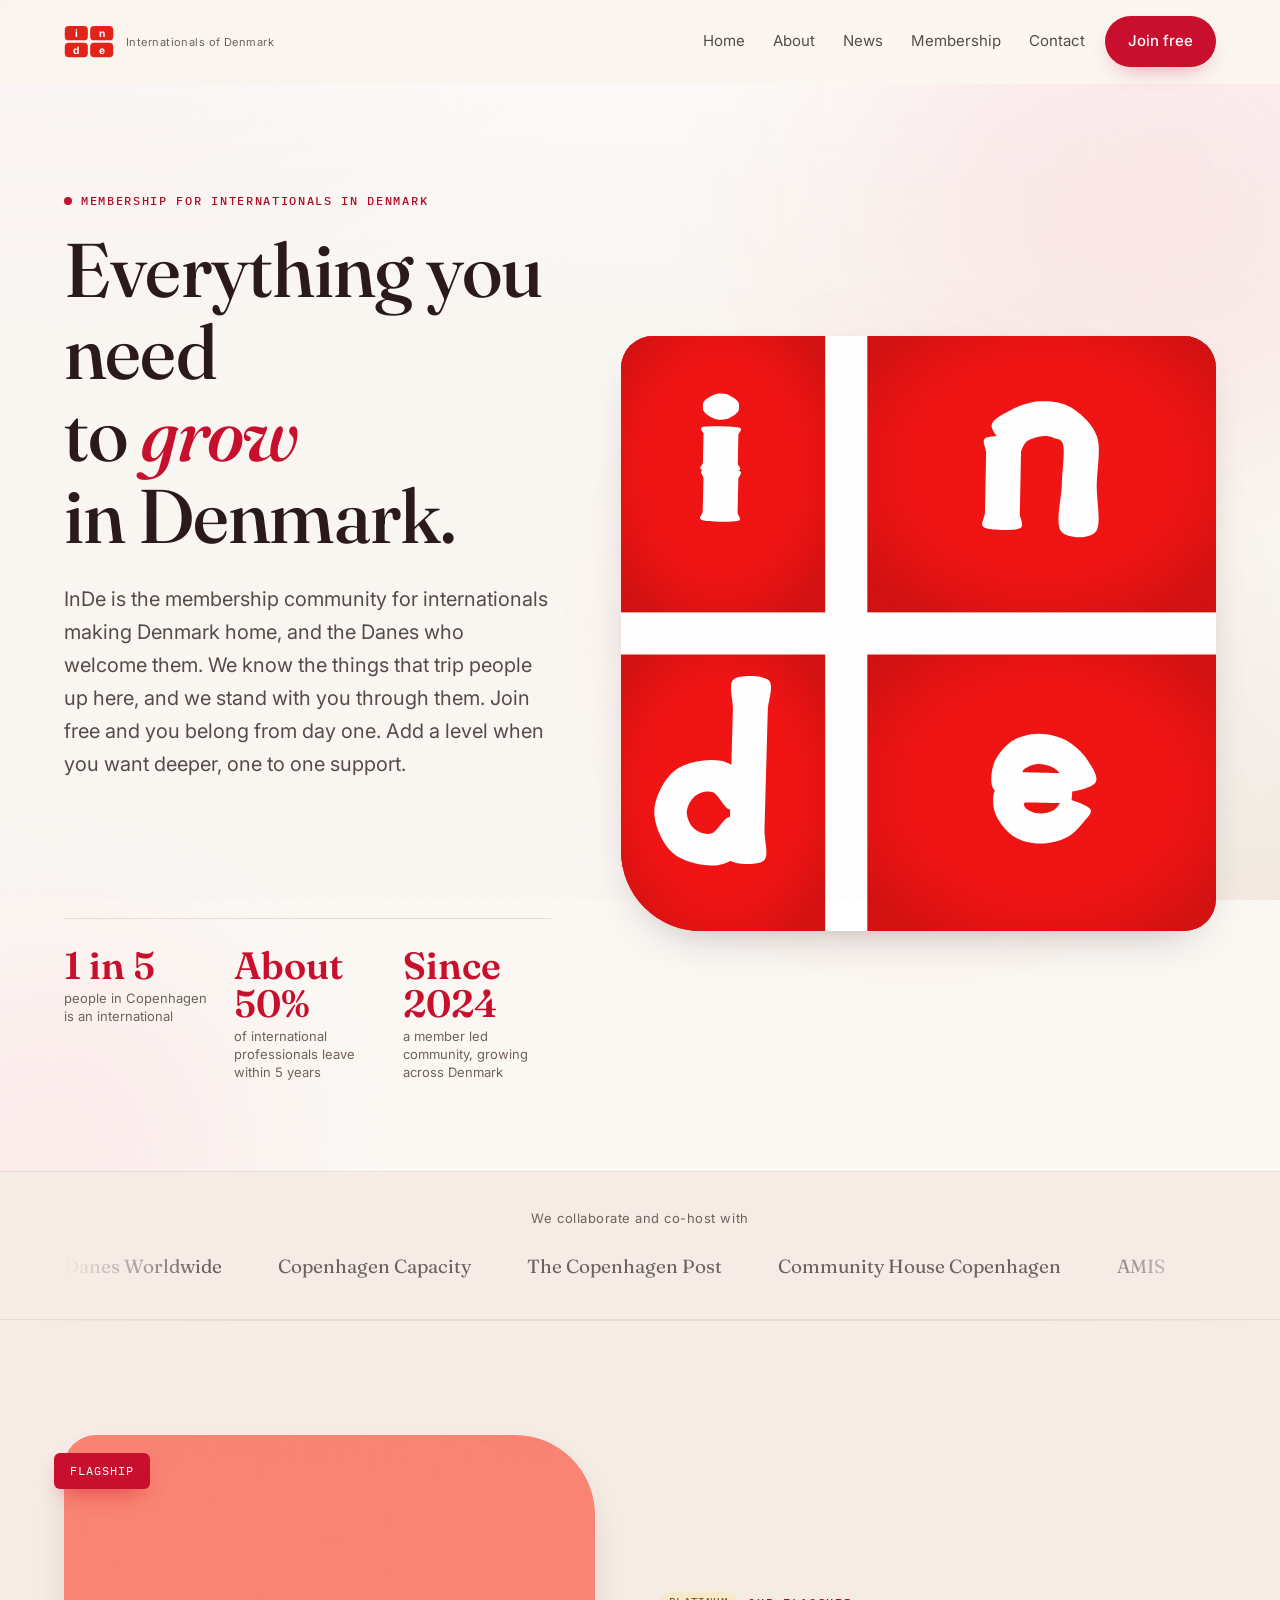
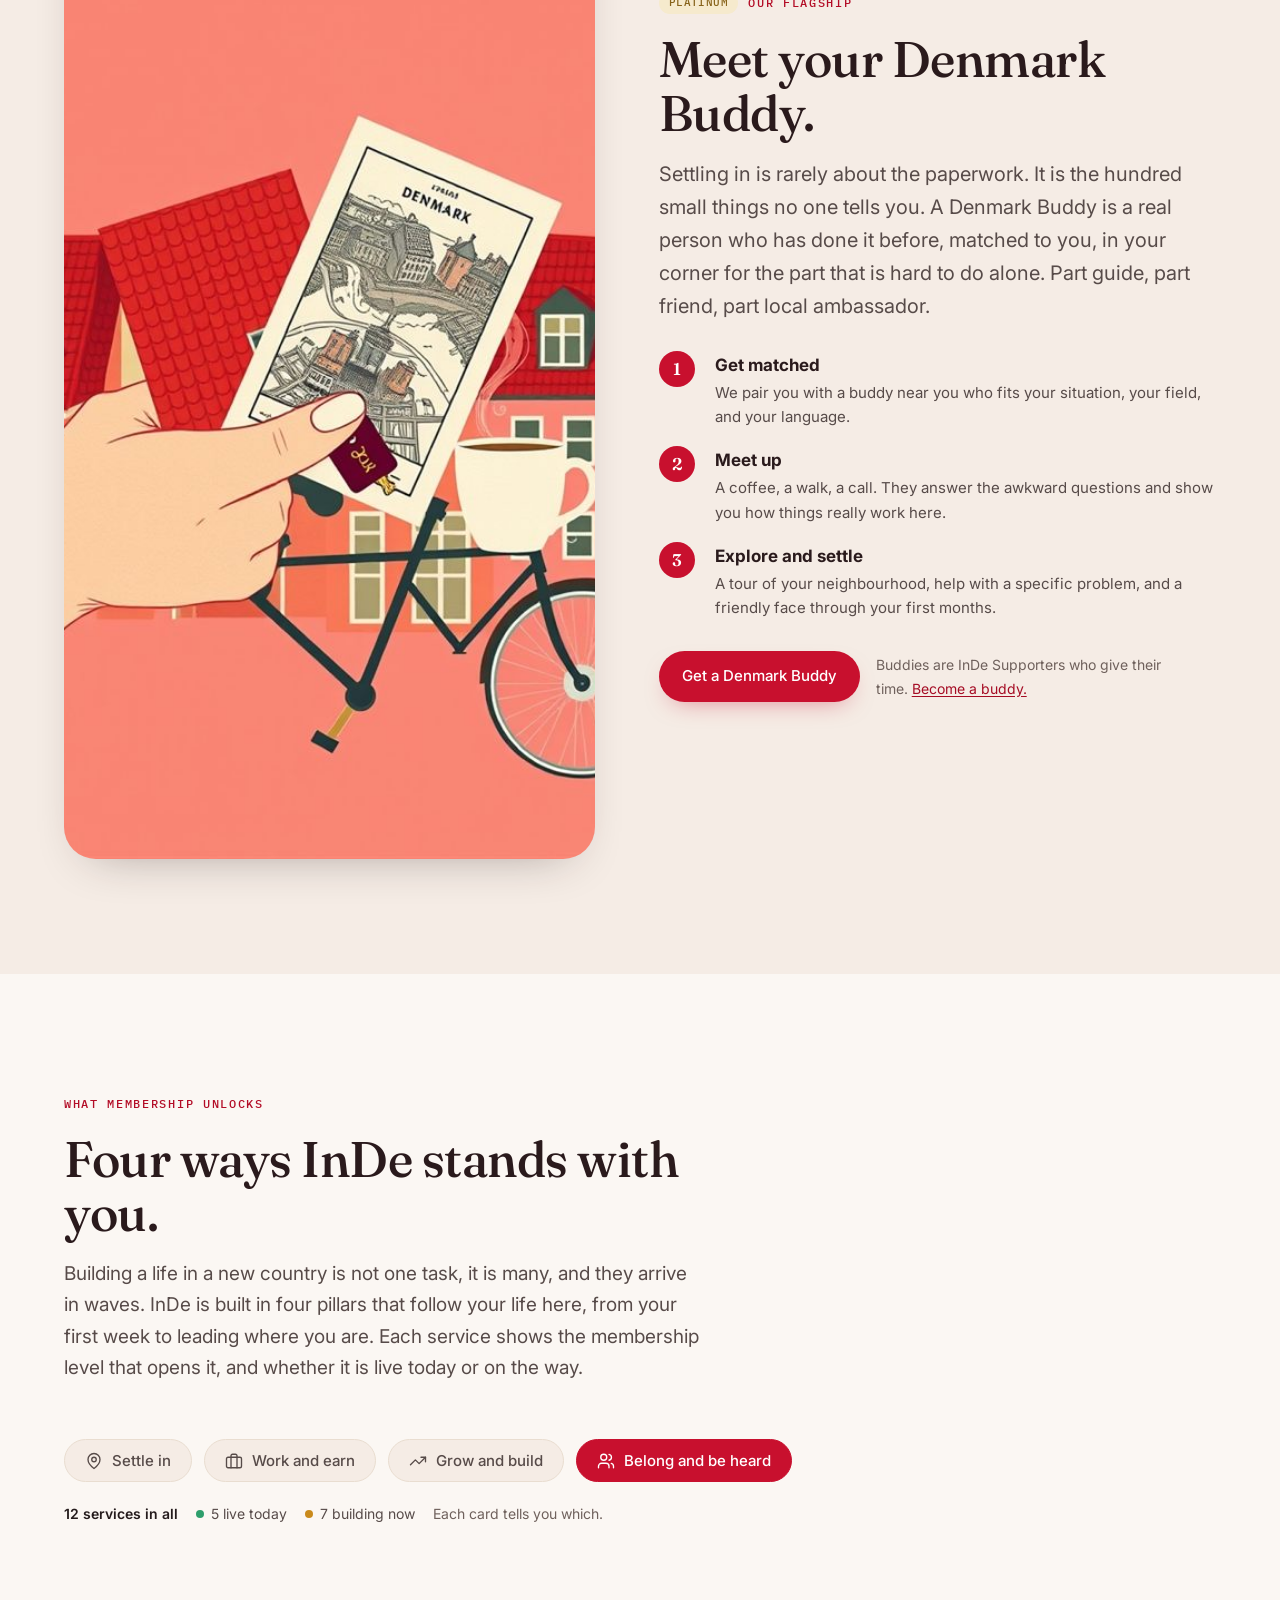
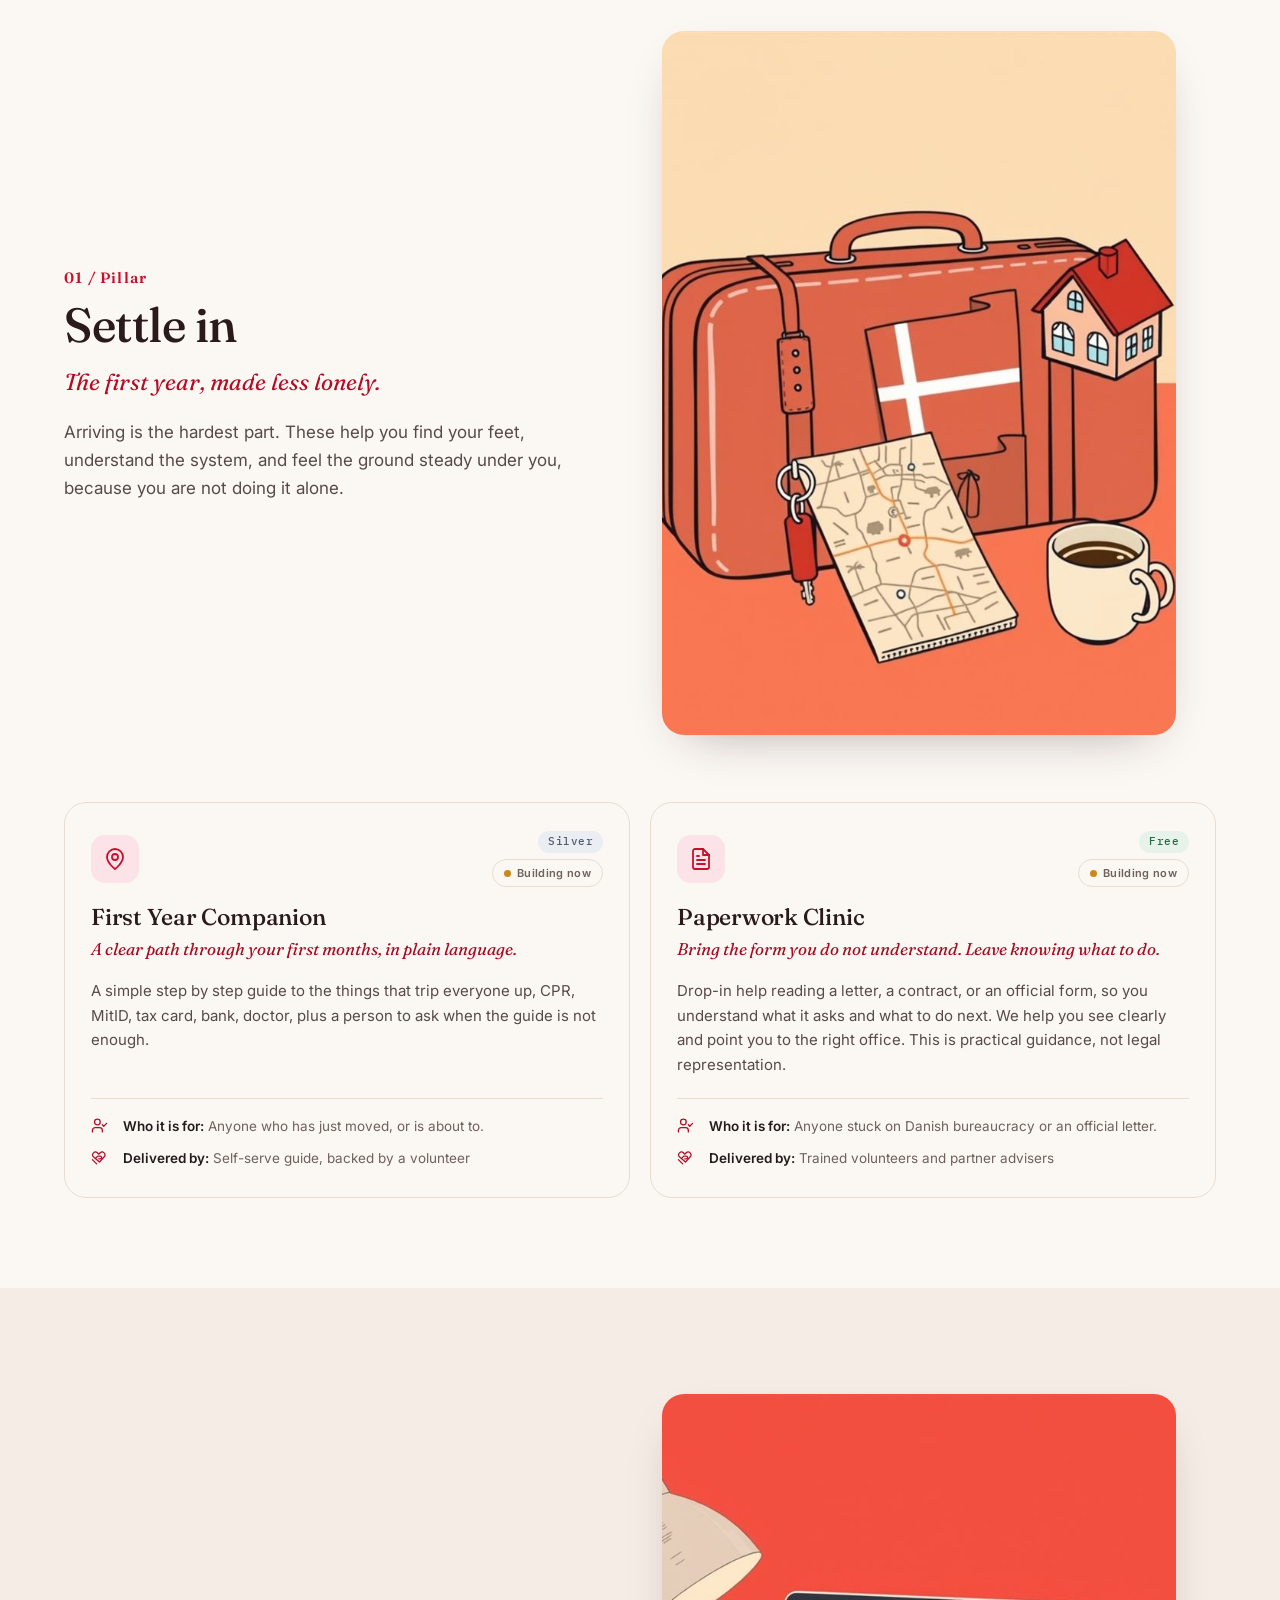
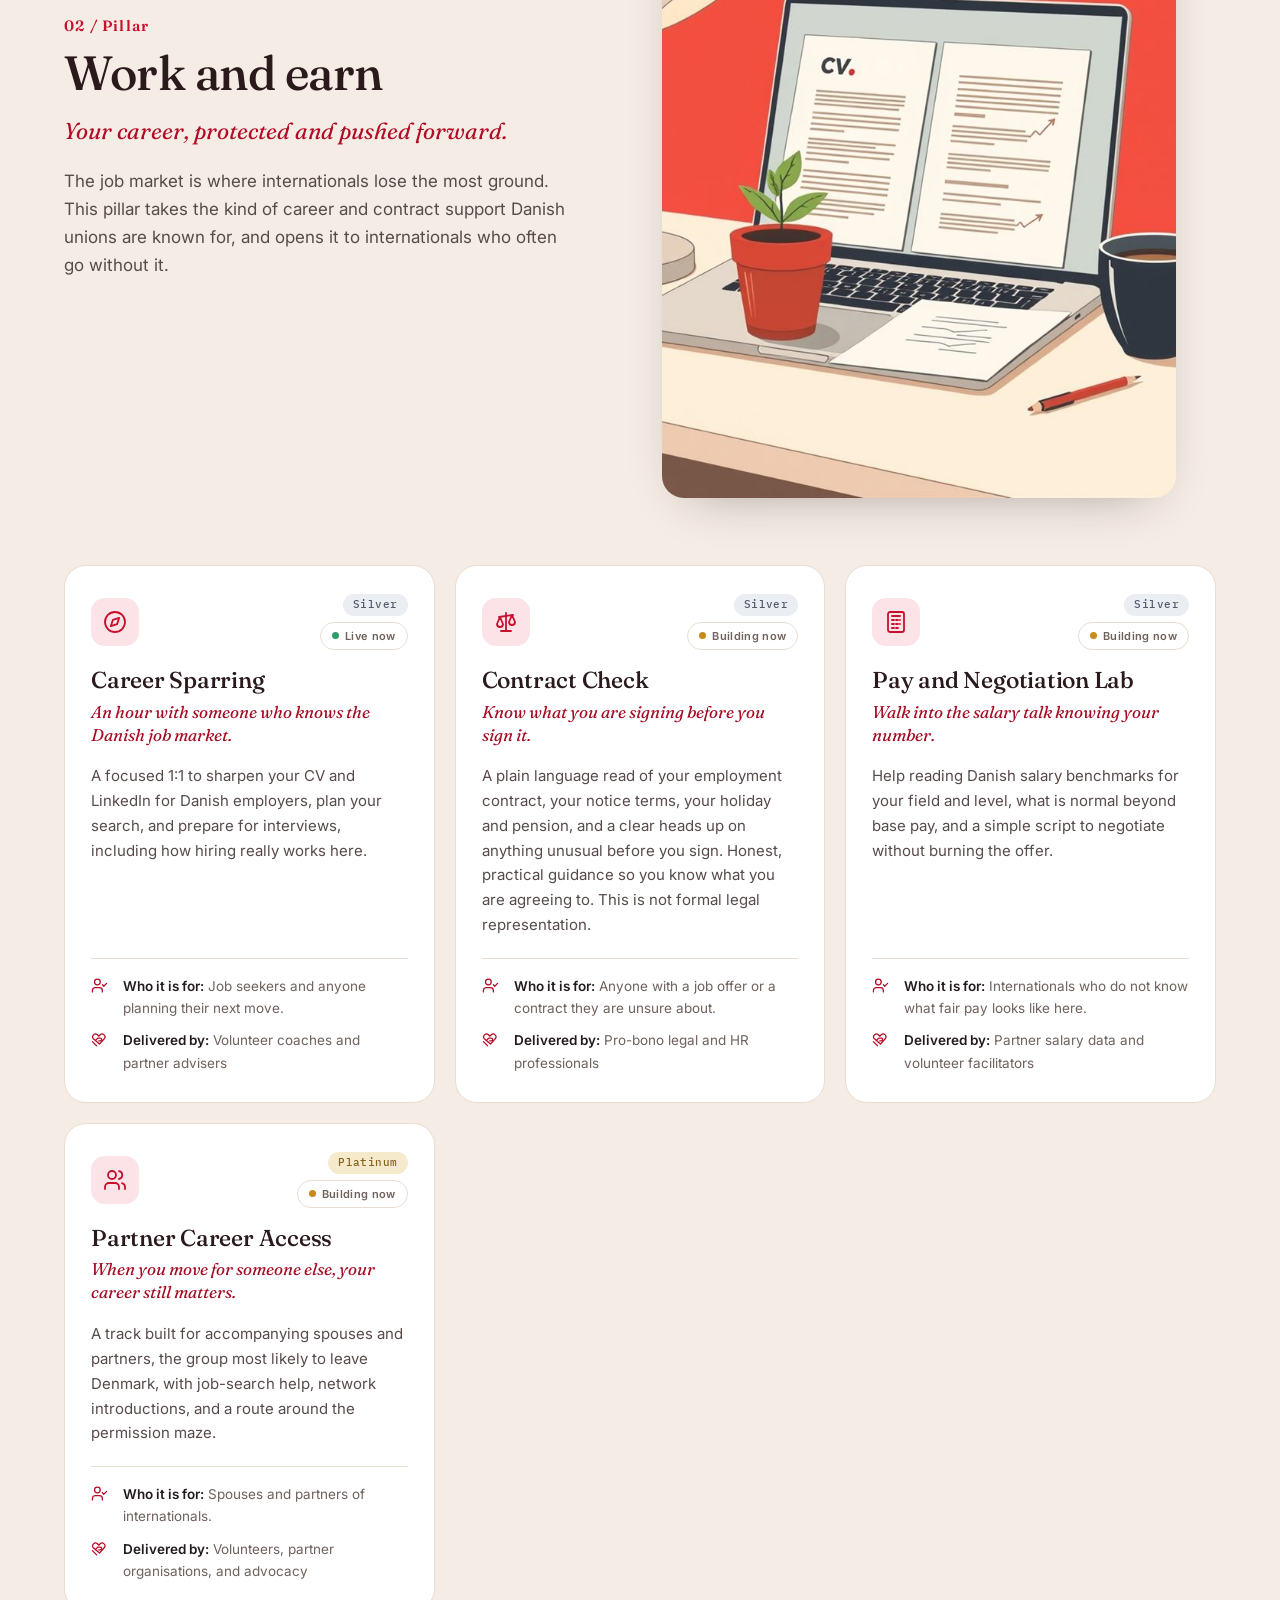
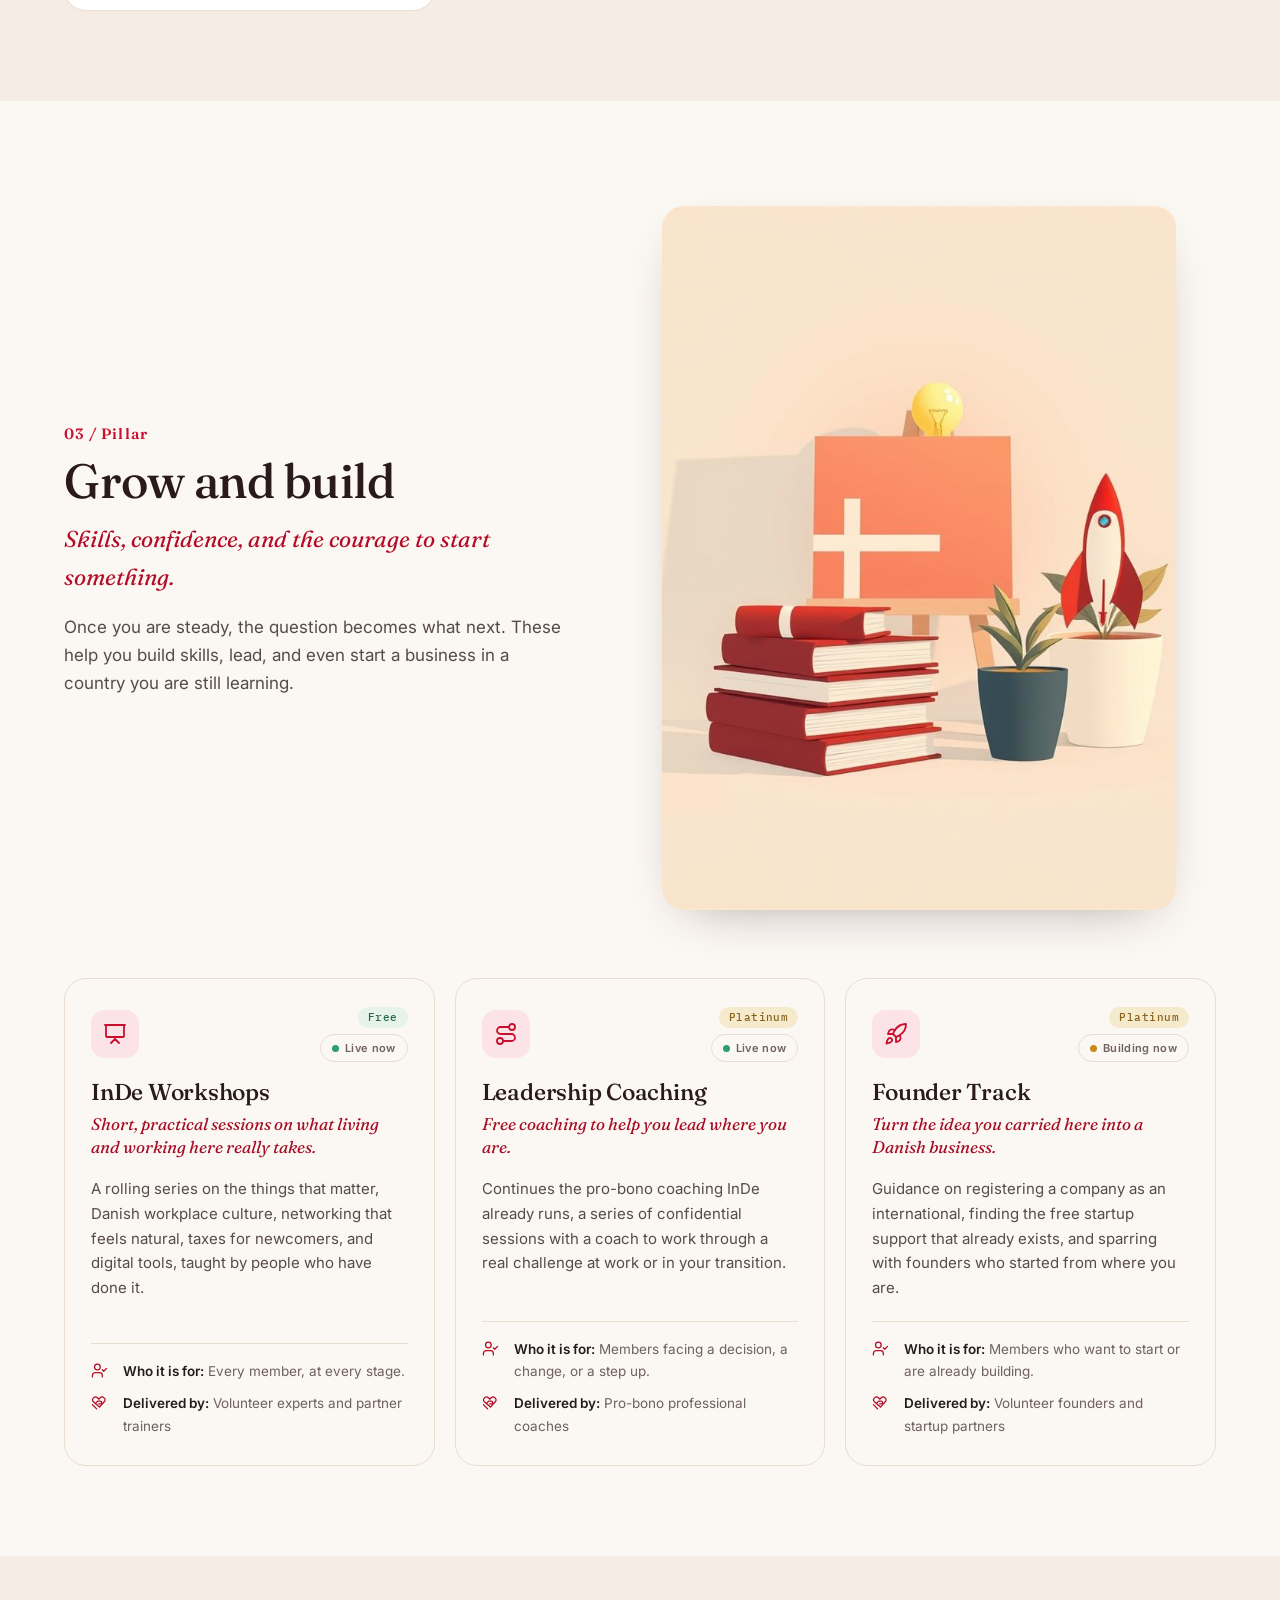
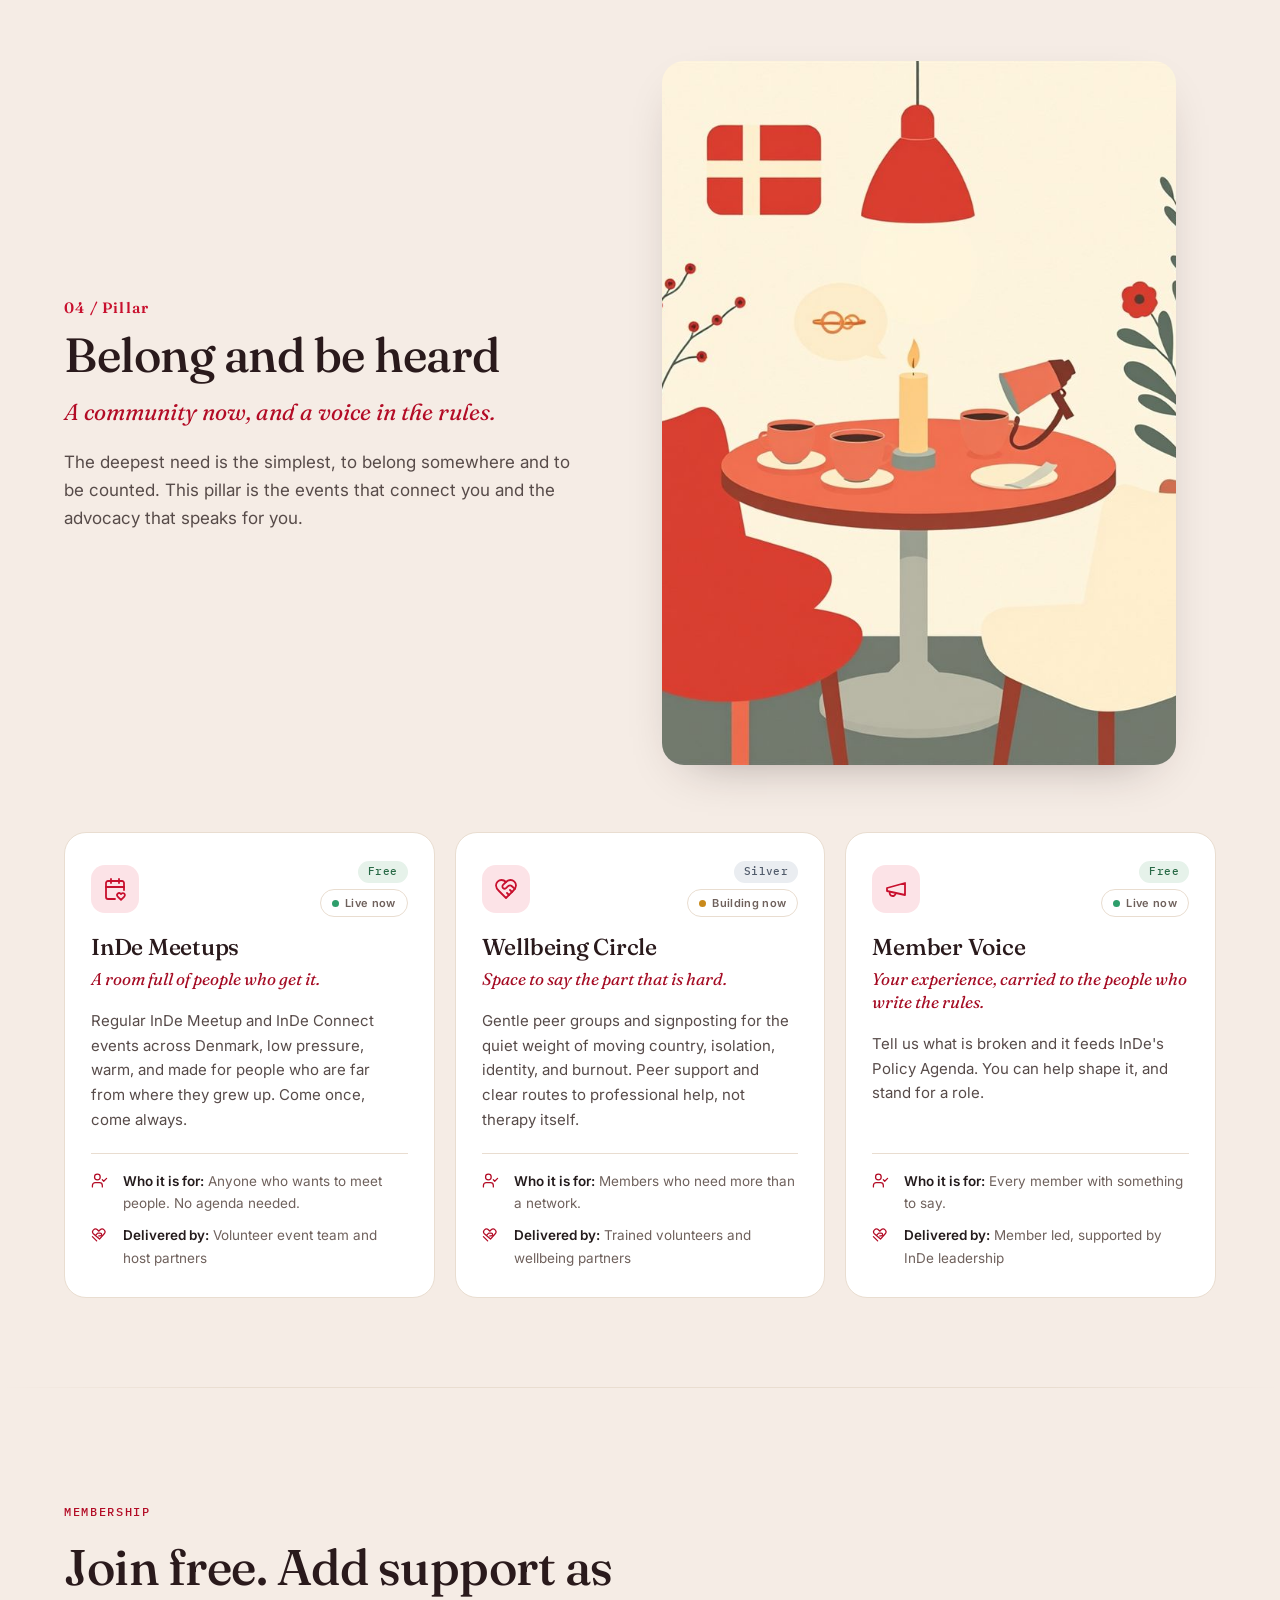
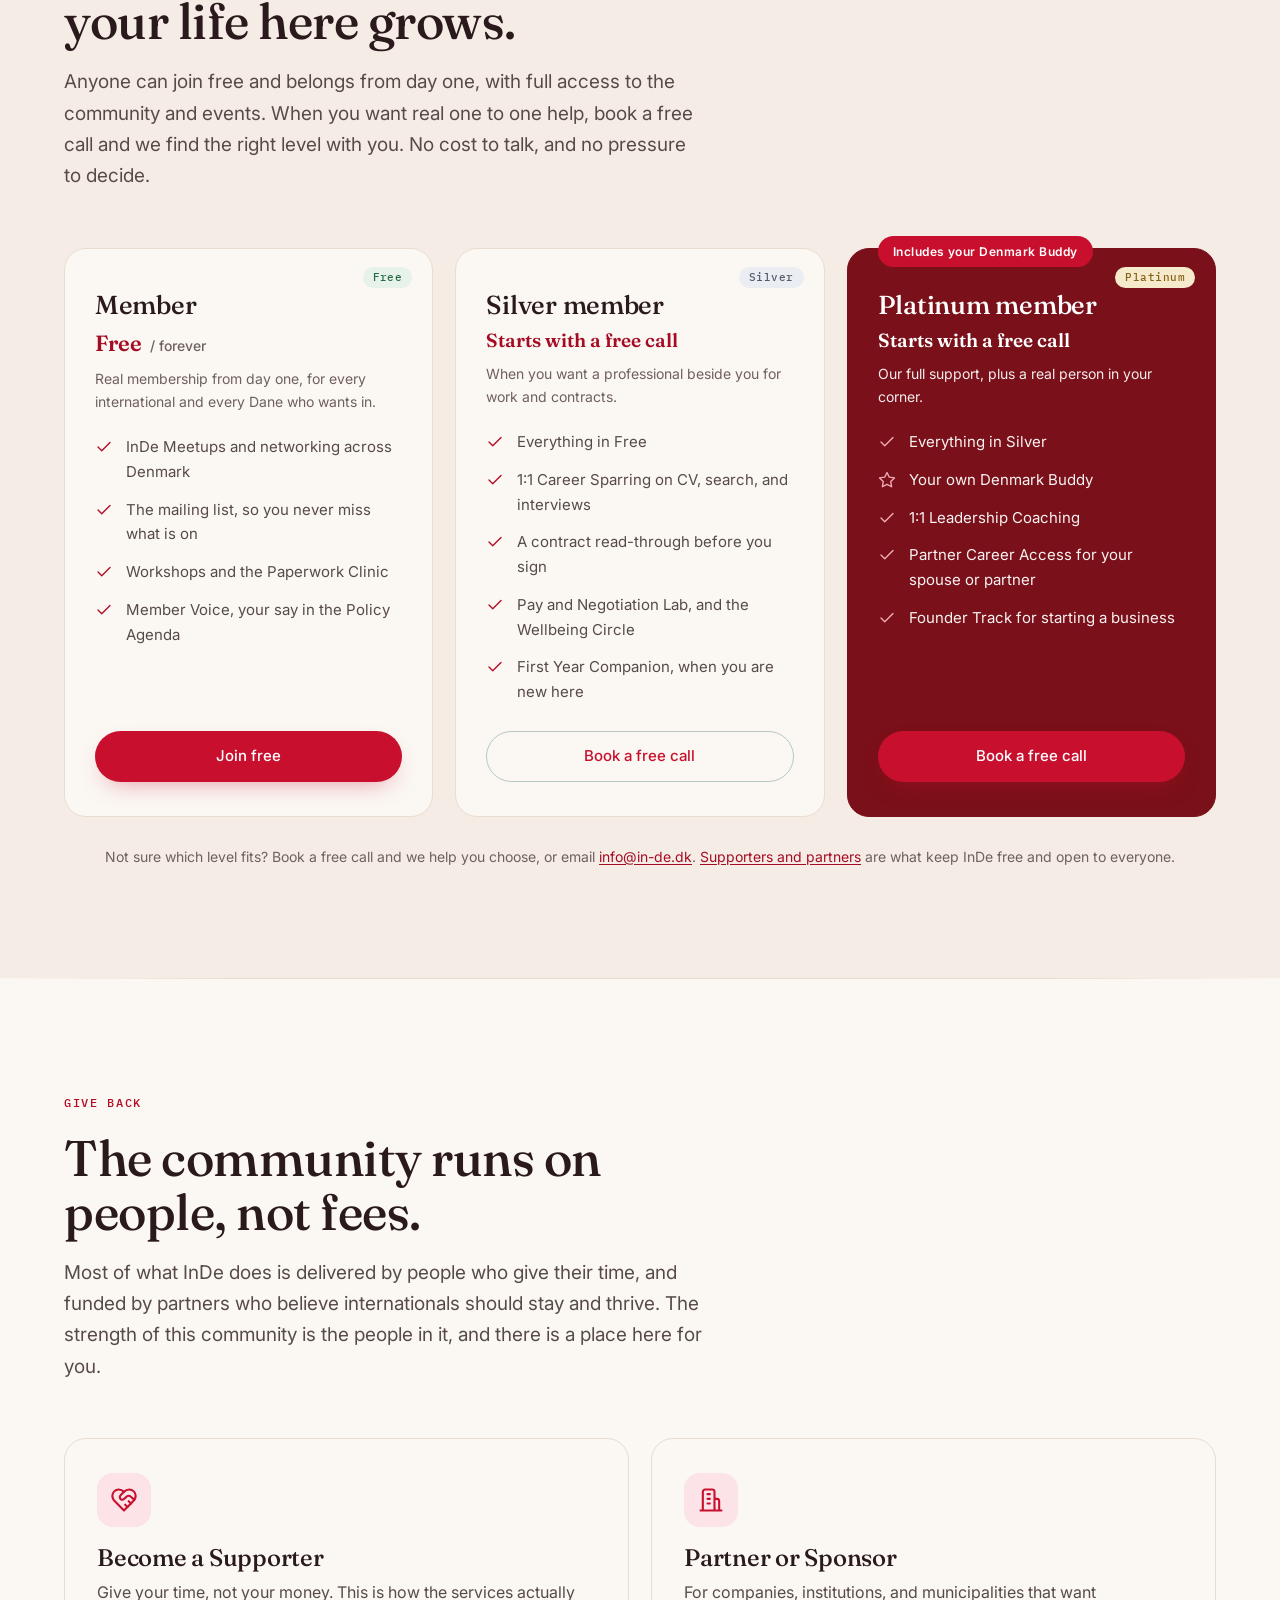
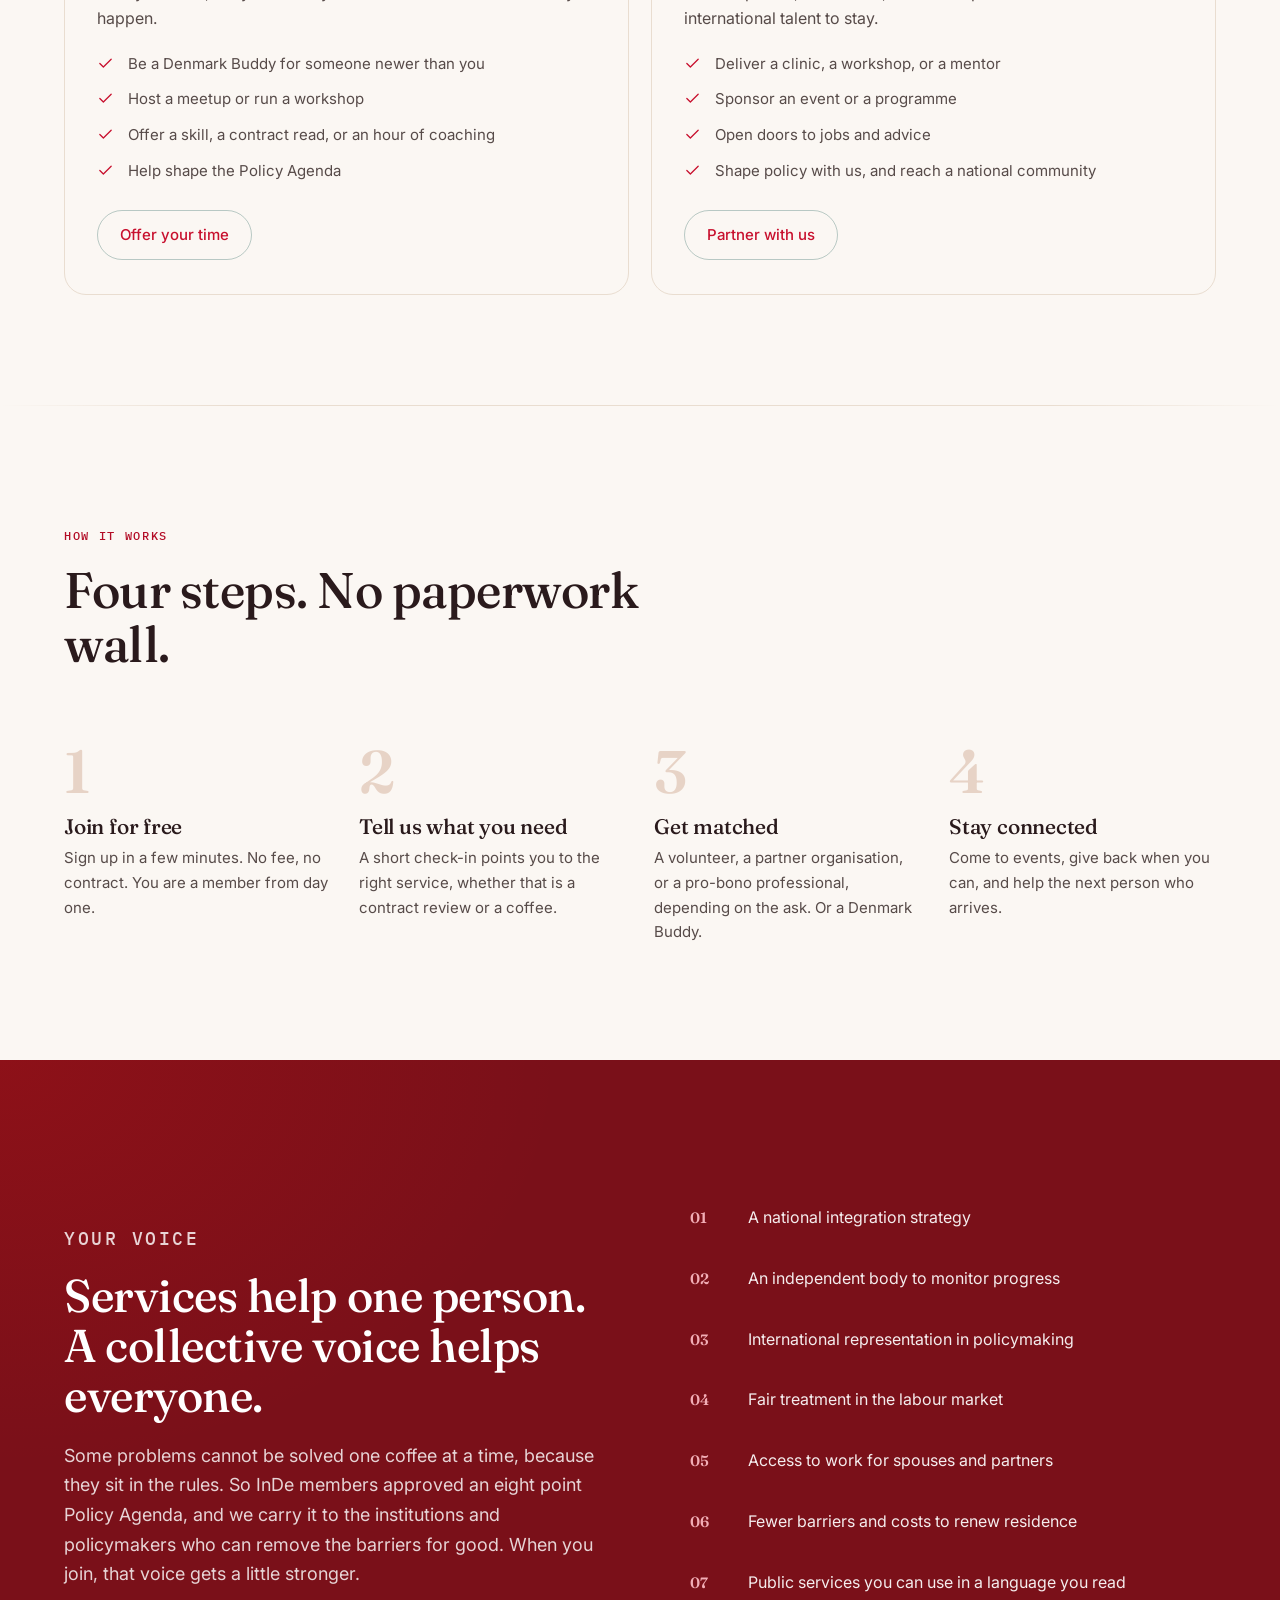
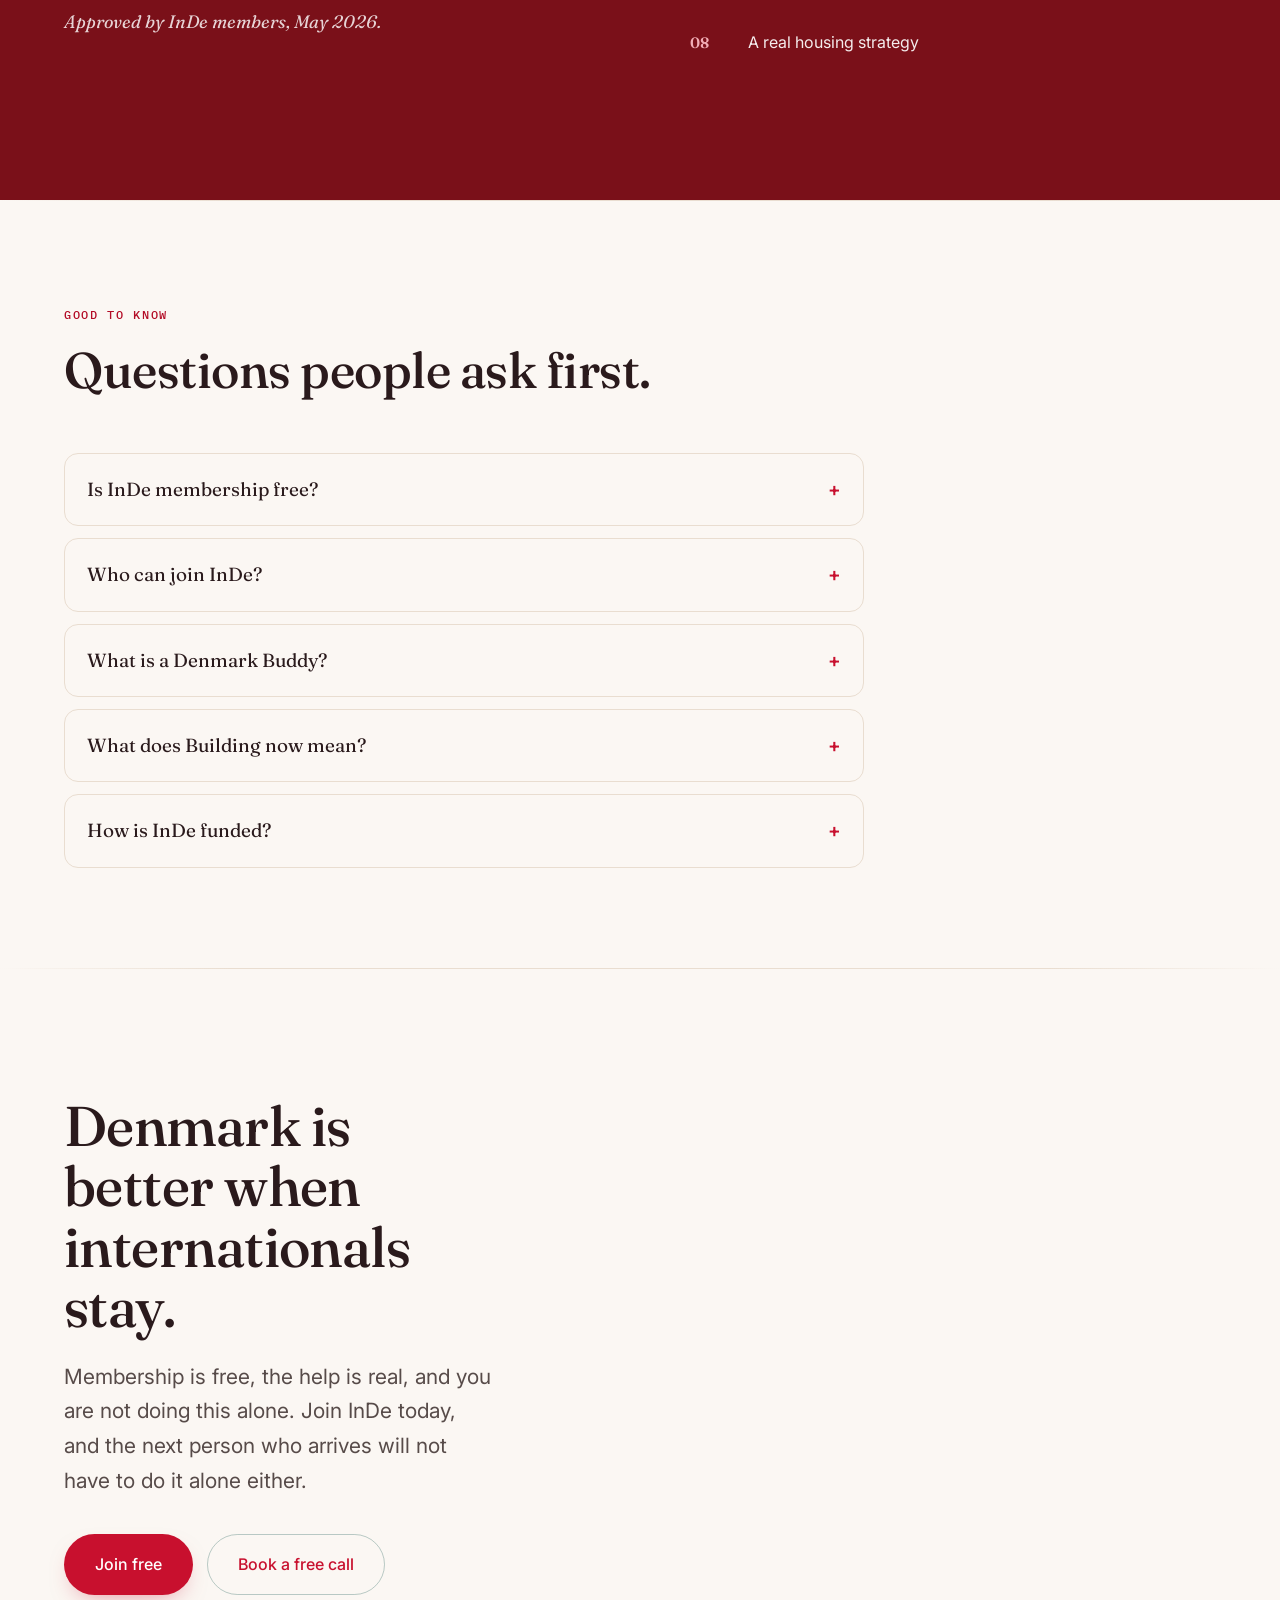
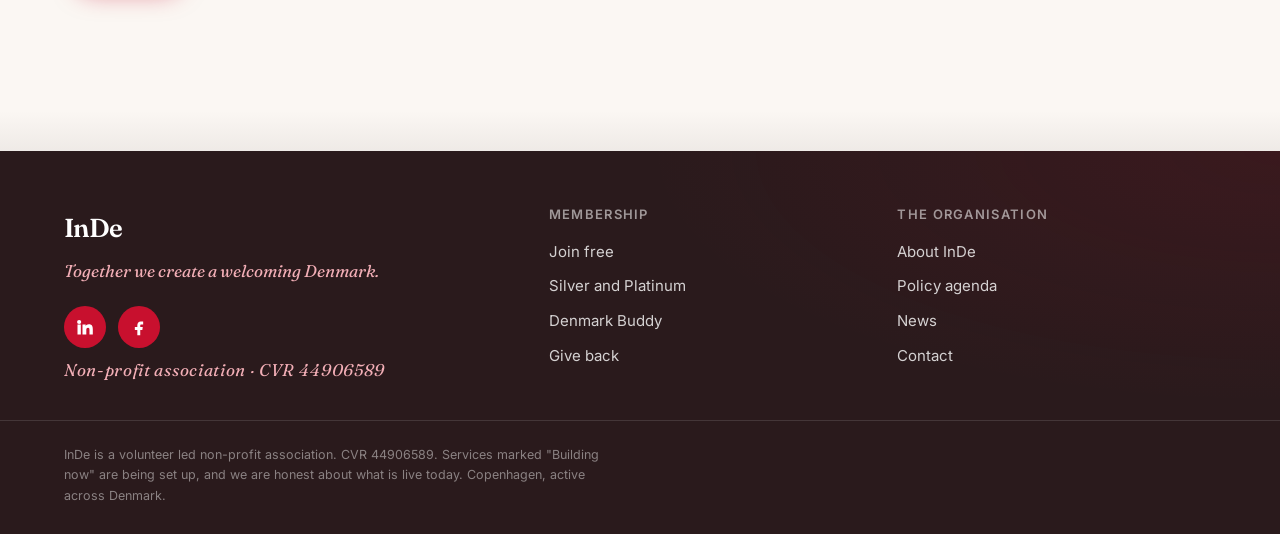
==== commit 77334072: "Refine the i-n-d-e letterforms, widen the desktop layout, trim copy Letters: harmonised the stroke w" ====
--- a/index.html
+++ b/index.html
@@ -441,7 +441,6 @@
       <a class="btn btn-solid btn-lg" href="https://in-de.dk/contact/" target="_blank" rel="noopener">Join free</a>
       <a class="btn btn-ghost btn-lg" href="https://in-de.dk/contact/" target="_blank" rel="noopener">Book a free call</a>
     </div>
-    <p class="join-fine">A volunteer led non-profit. CVR 44906589. Copenhagen, active across Denmark.</p>
   </div>
 </section>
 
--- a/css/style.css
+++ b/css/style.css
@@ -60,7 +60,7 @@
   --r-lg: 22px;
   --r-xl: 32px;
 
-  --maxw: 1180px;
+  --maxw: 1280px;
   --pad: clamp(20px, 5vw, 64px);
 
   --ease: cubic-bezier(0.22, 1, 0.36, 1);
@@ -394,11 +394,11 @@
 /* ============================================================
    JOIN
    ============================================================ */
-.join { padding-block: clamp(72px, 10vw, 130px); text-align: center; }
-.join-inner { max-width: 60ch; margin-inline: auto; }
+.join { padding-block: clamp(72px, 10vw, 130px); text-align: start; }
+.join-inner { max-width: 56ch; margin-inline: 0; }
 .join-inner h2 { font-size: clamp(32px, 5vw, 56px); color: var(--teal-900); margin: 0 0 22px; }
 .join-inner > p { font-size: clamp(17px, 1.8vw, 21px); color: var(--ink-soft); margin: 0 0 36px; }
-.join-cta { display: flex; flex-wrap: wrap; gap: 14px; justify-content: center; margin-block-end: 28px; }
+.join-cta { display: flex; flex-wrap: wrap; gap: 14px; justify-content: flex-start; margin-block-end: 28px; }
 .join-fine { font-size: 13px; color: var(--ink-faint); }
 
 /* ============================================================
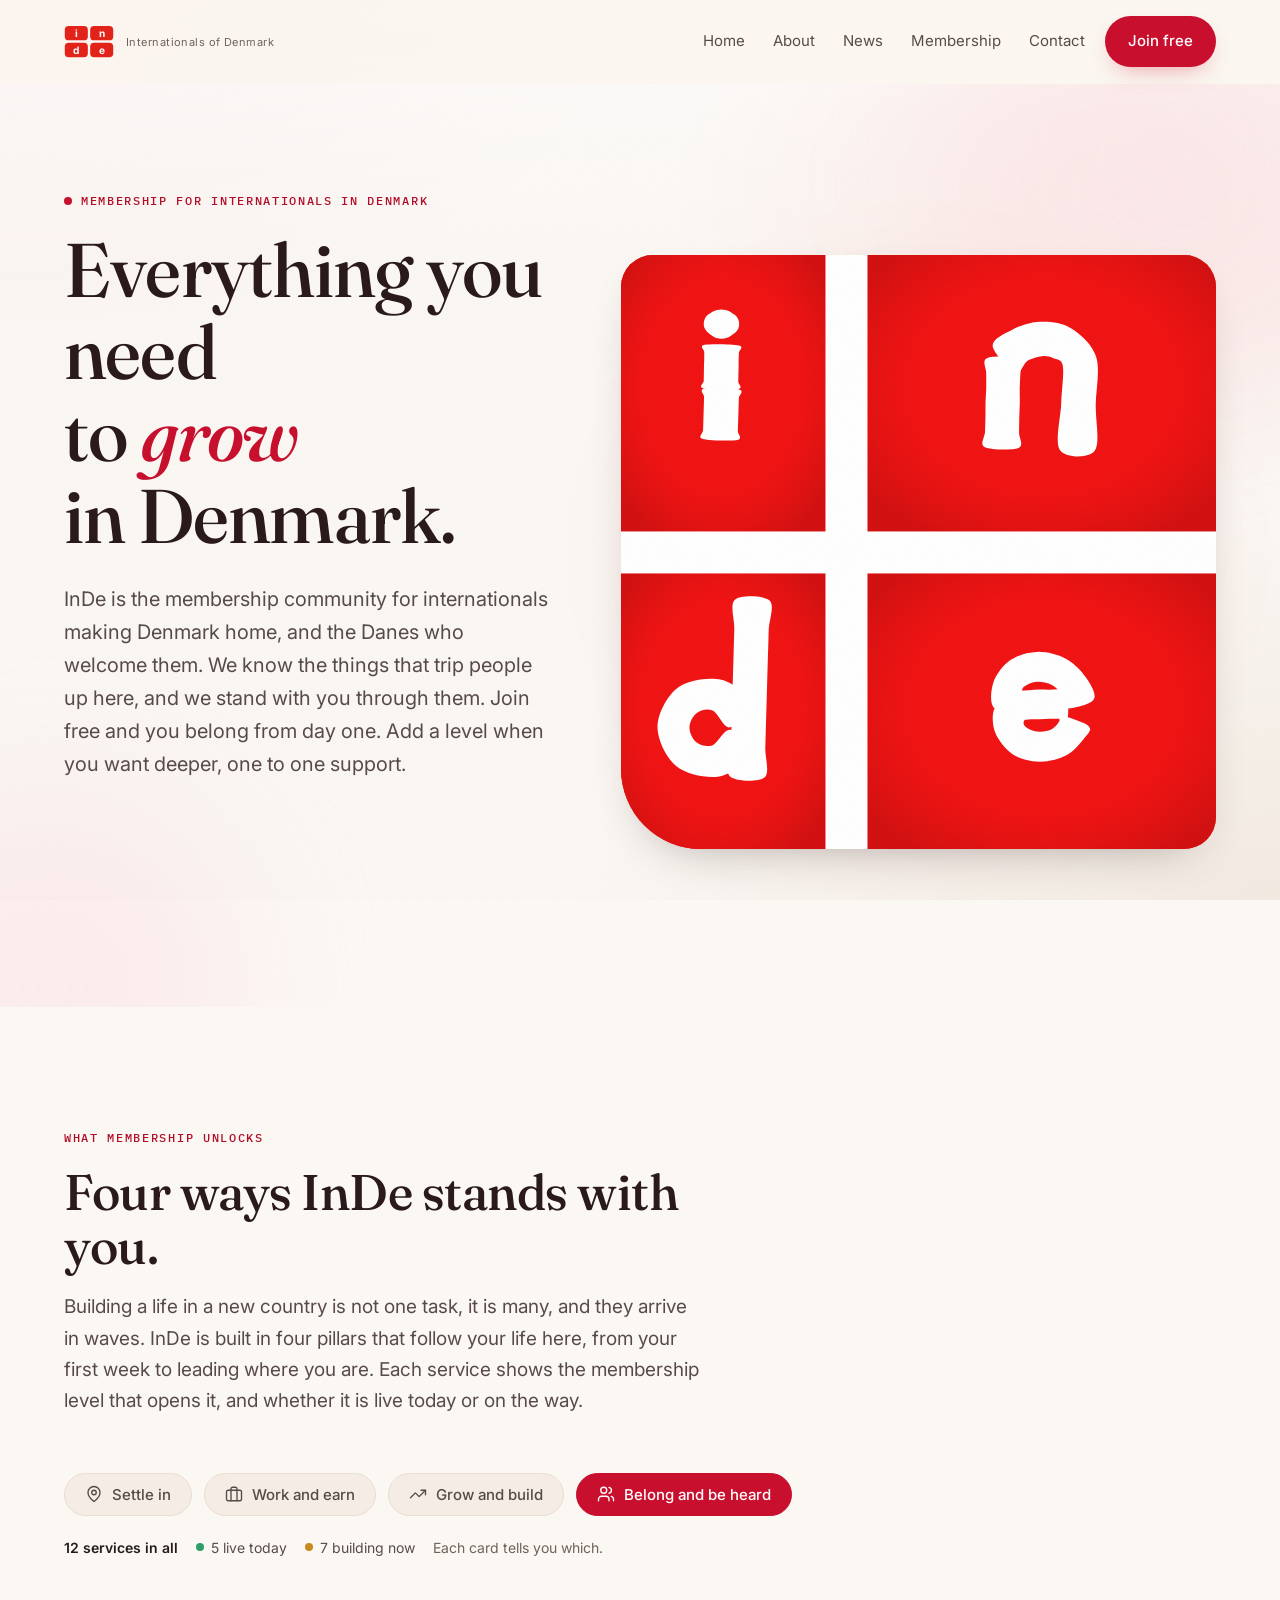
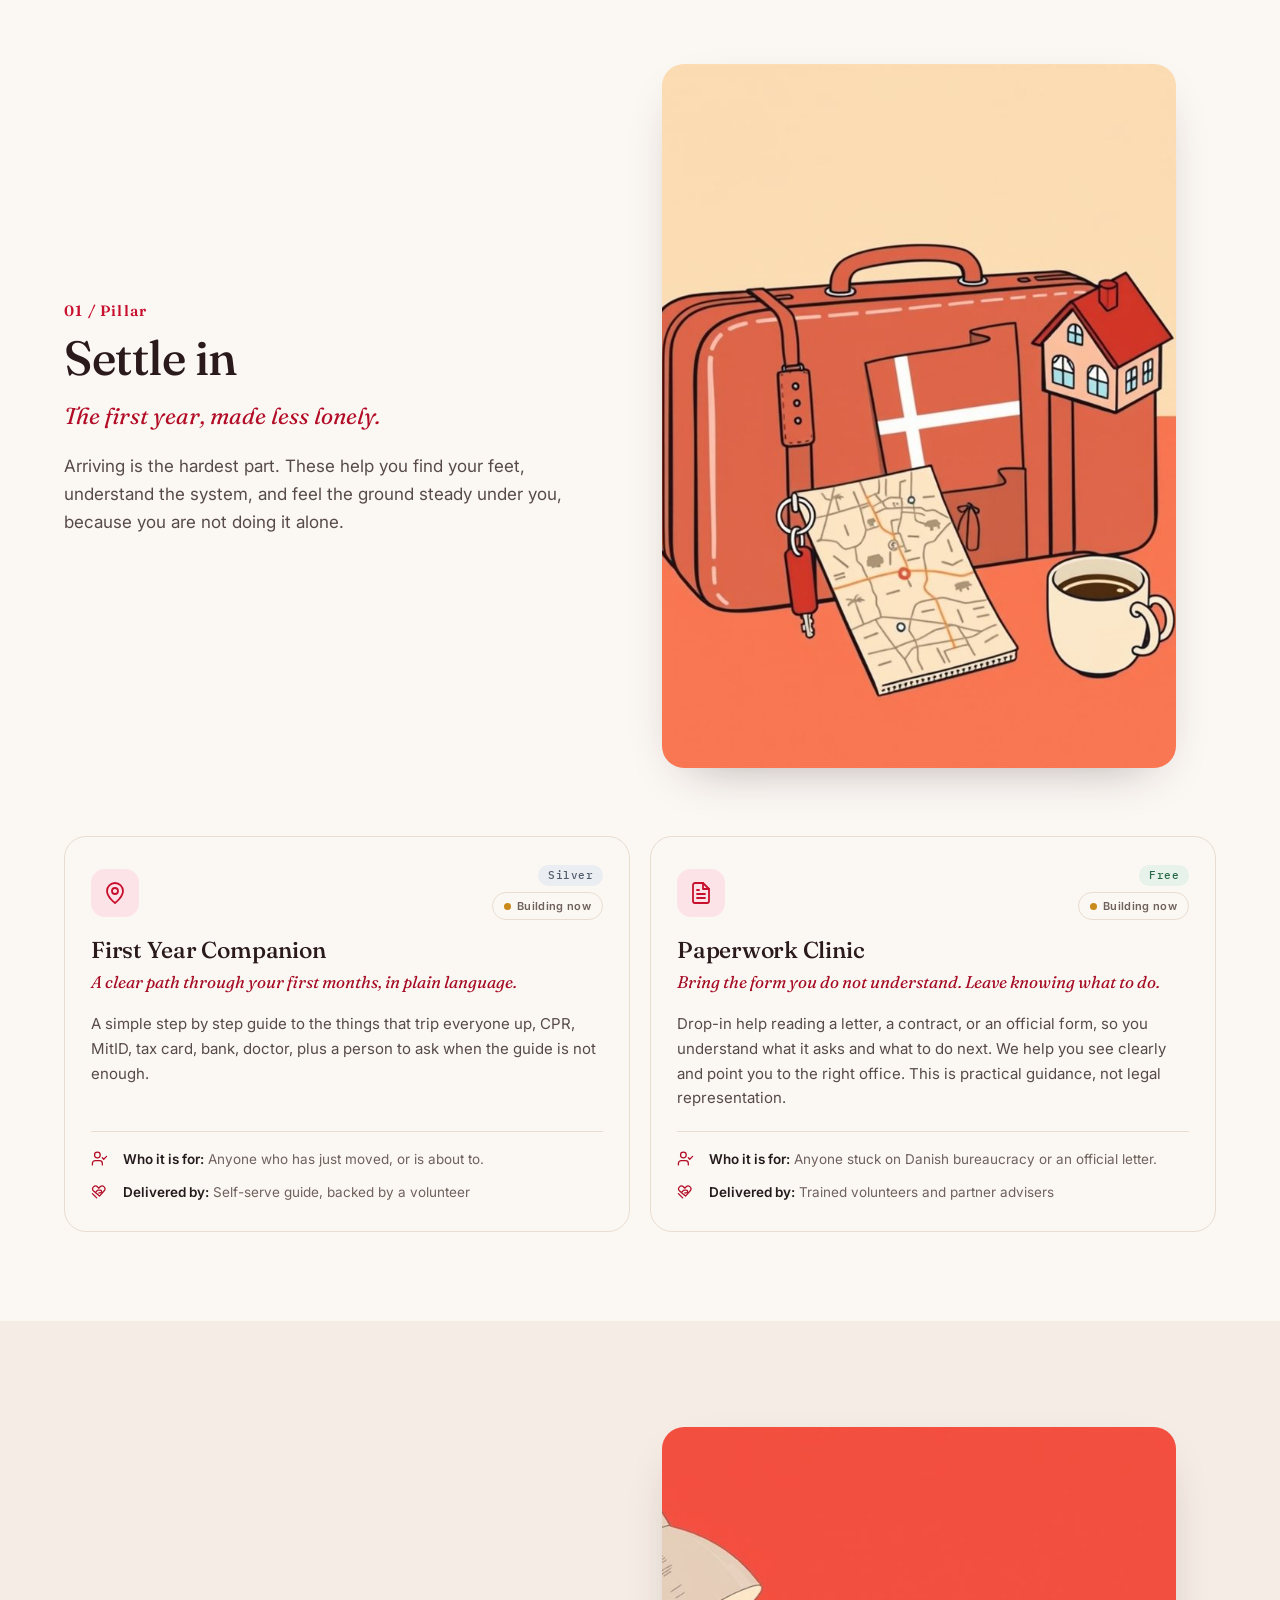
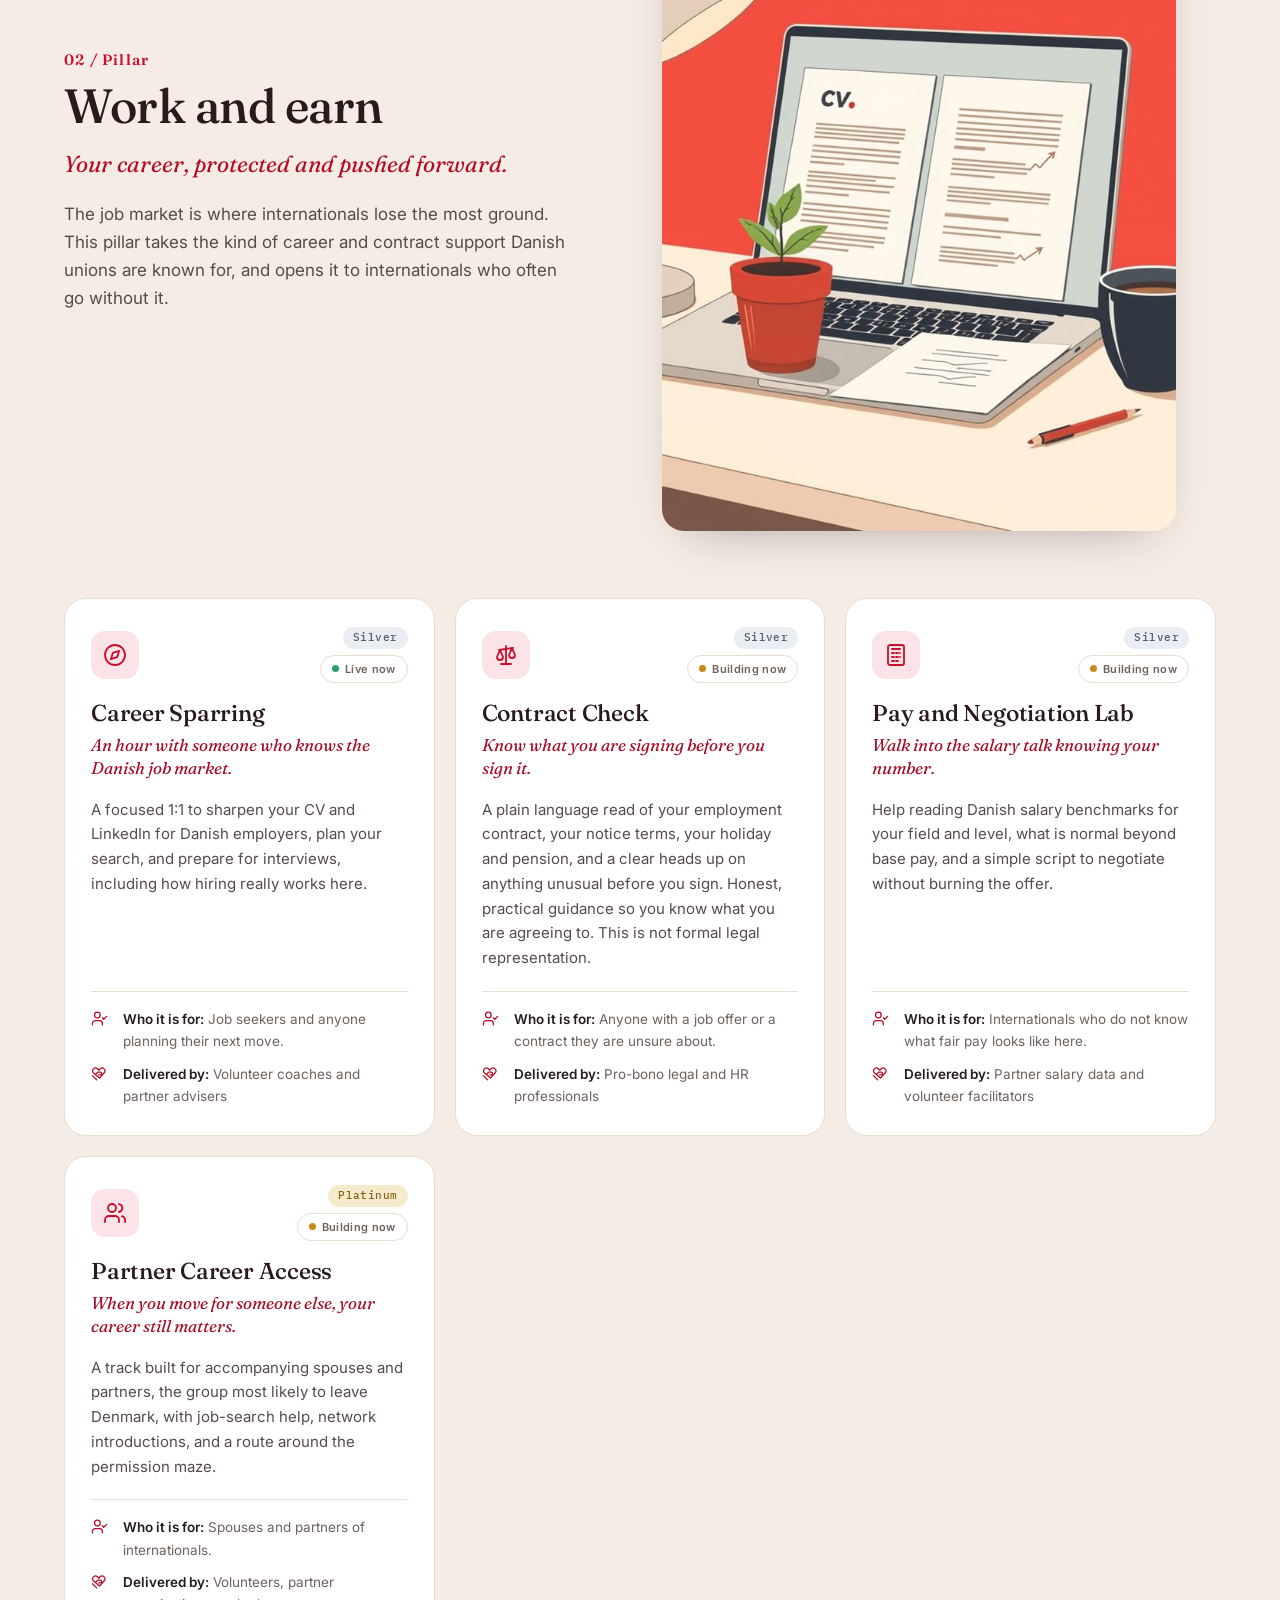
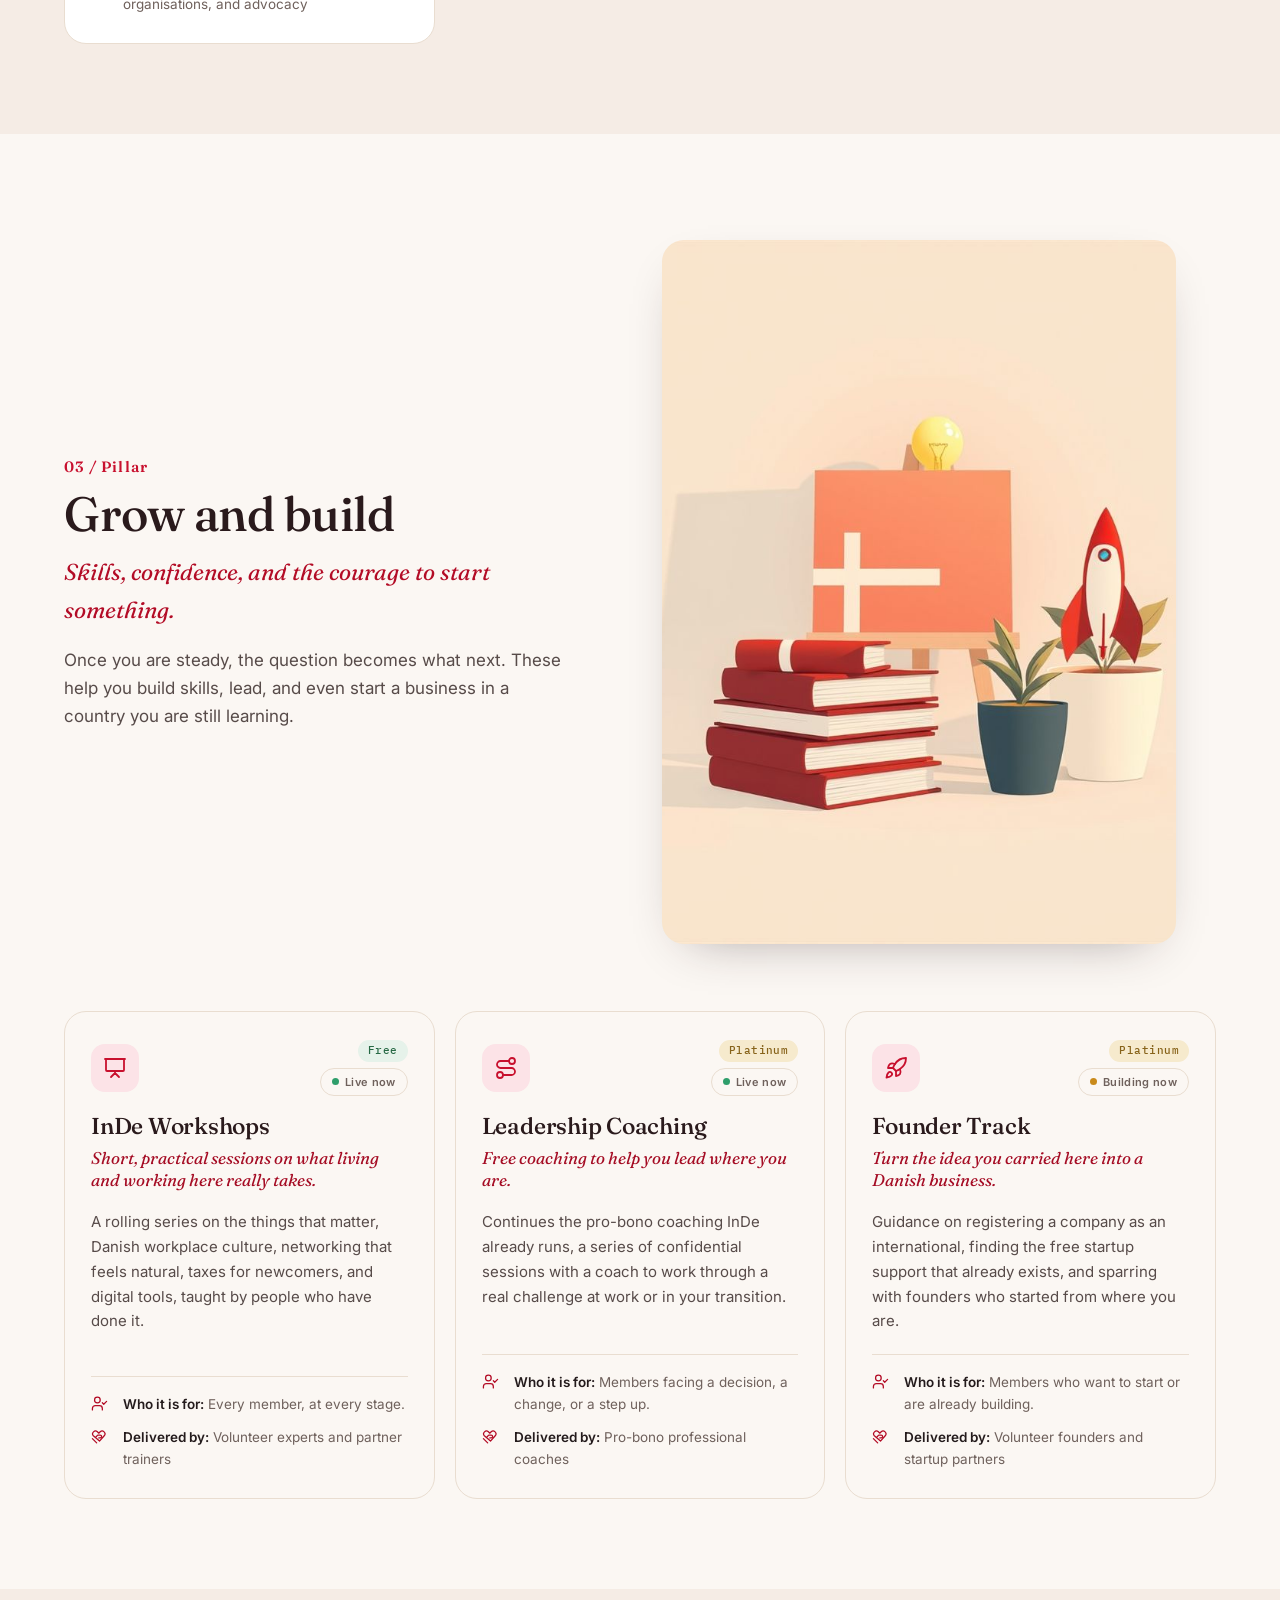
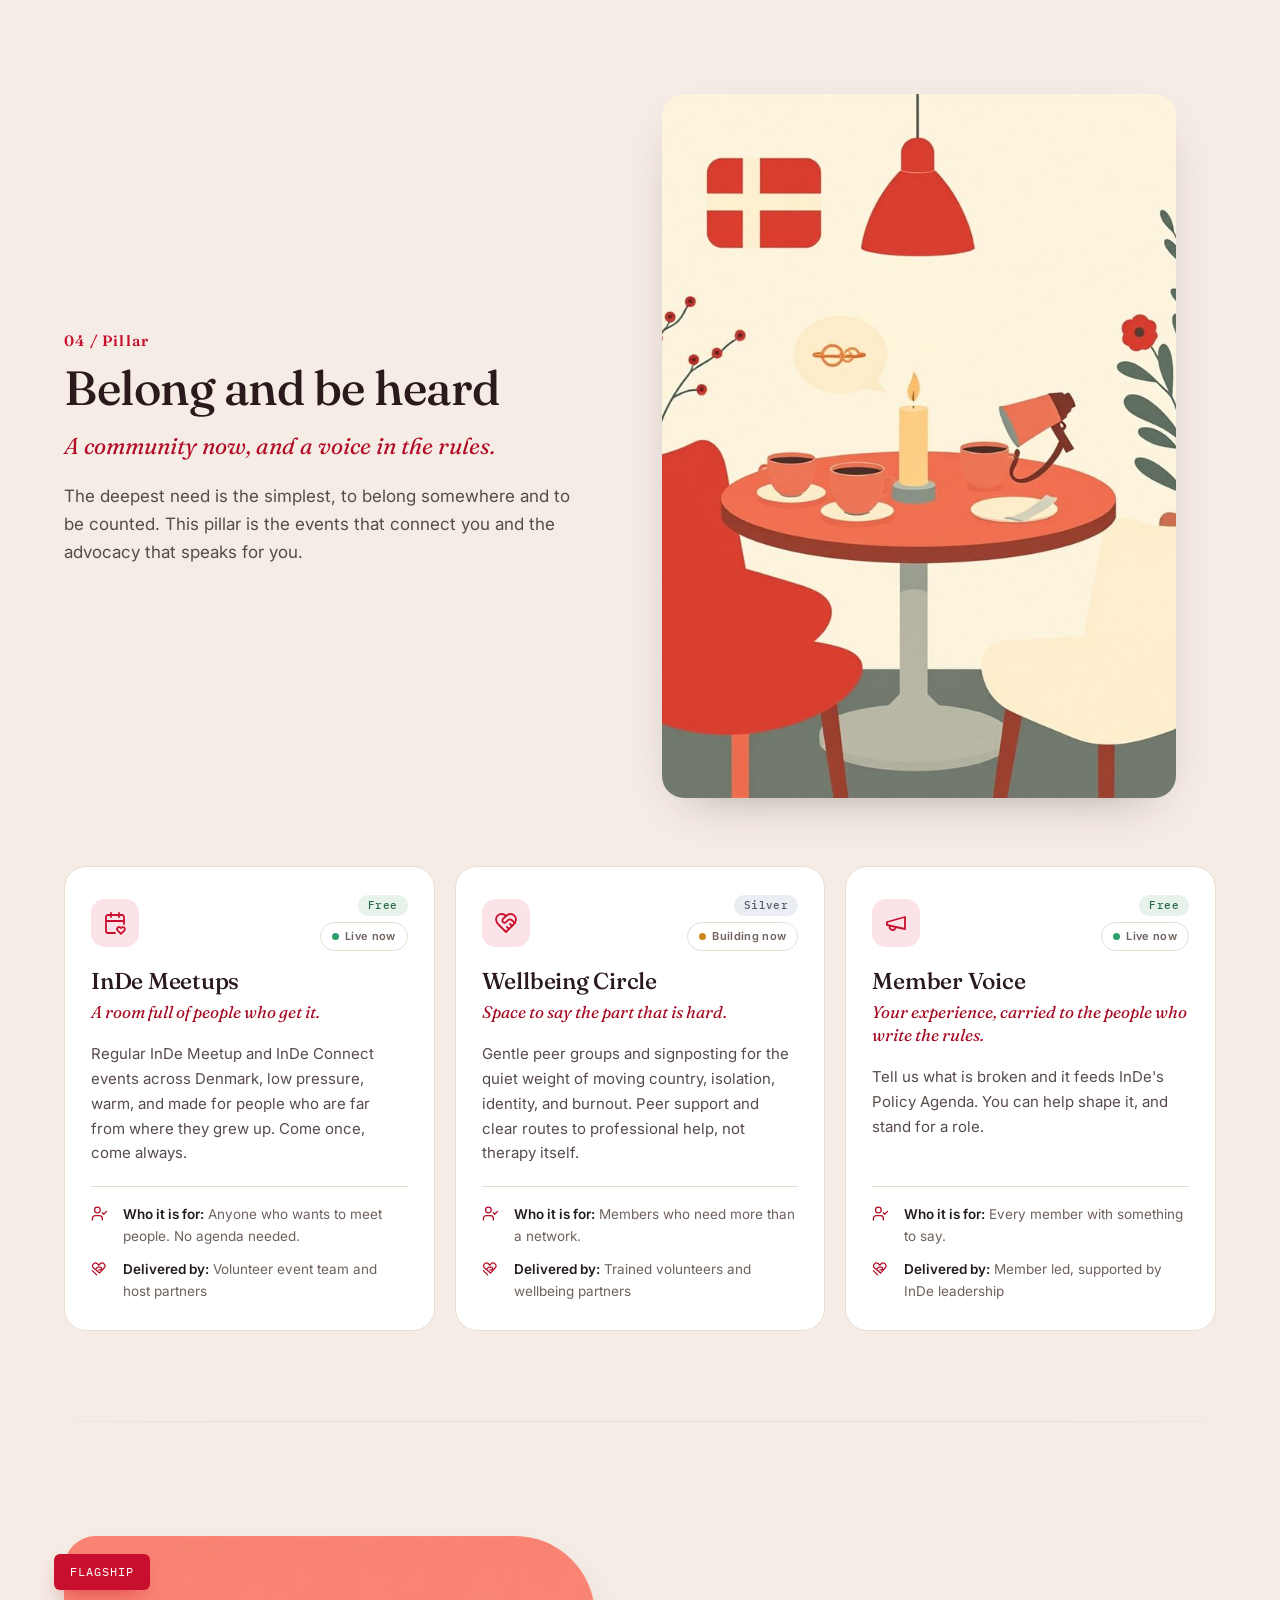
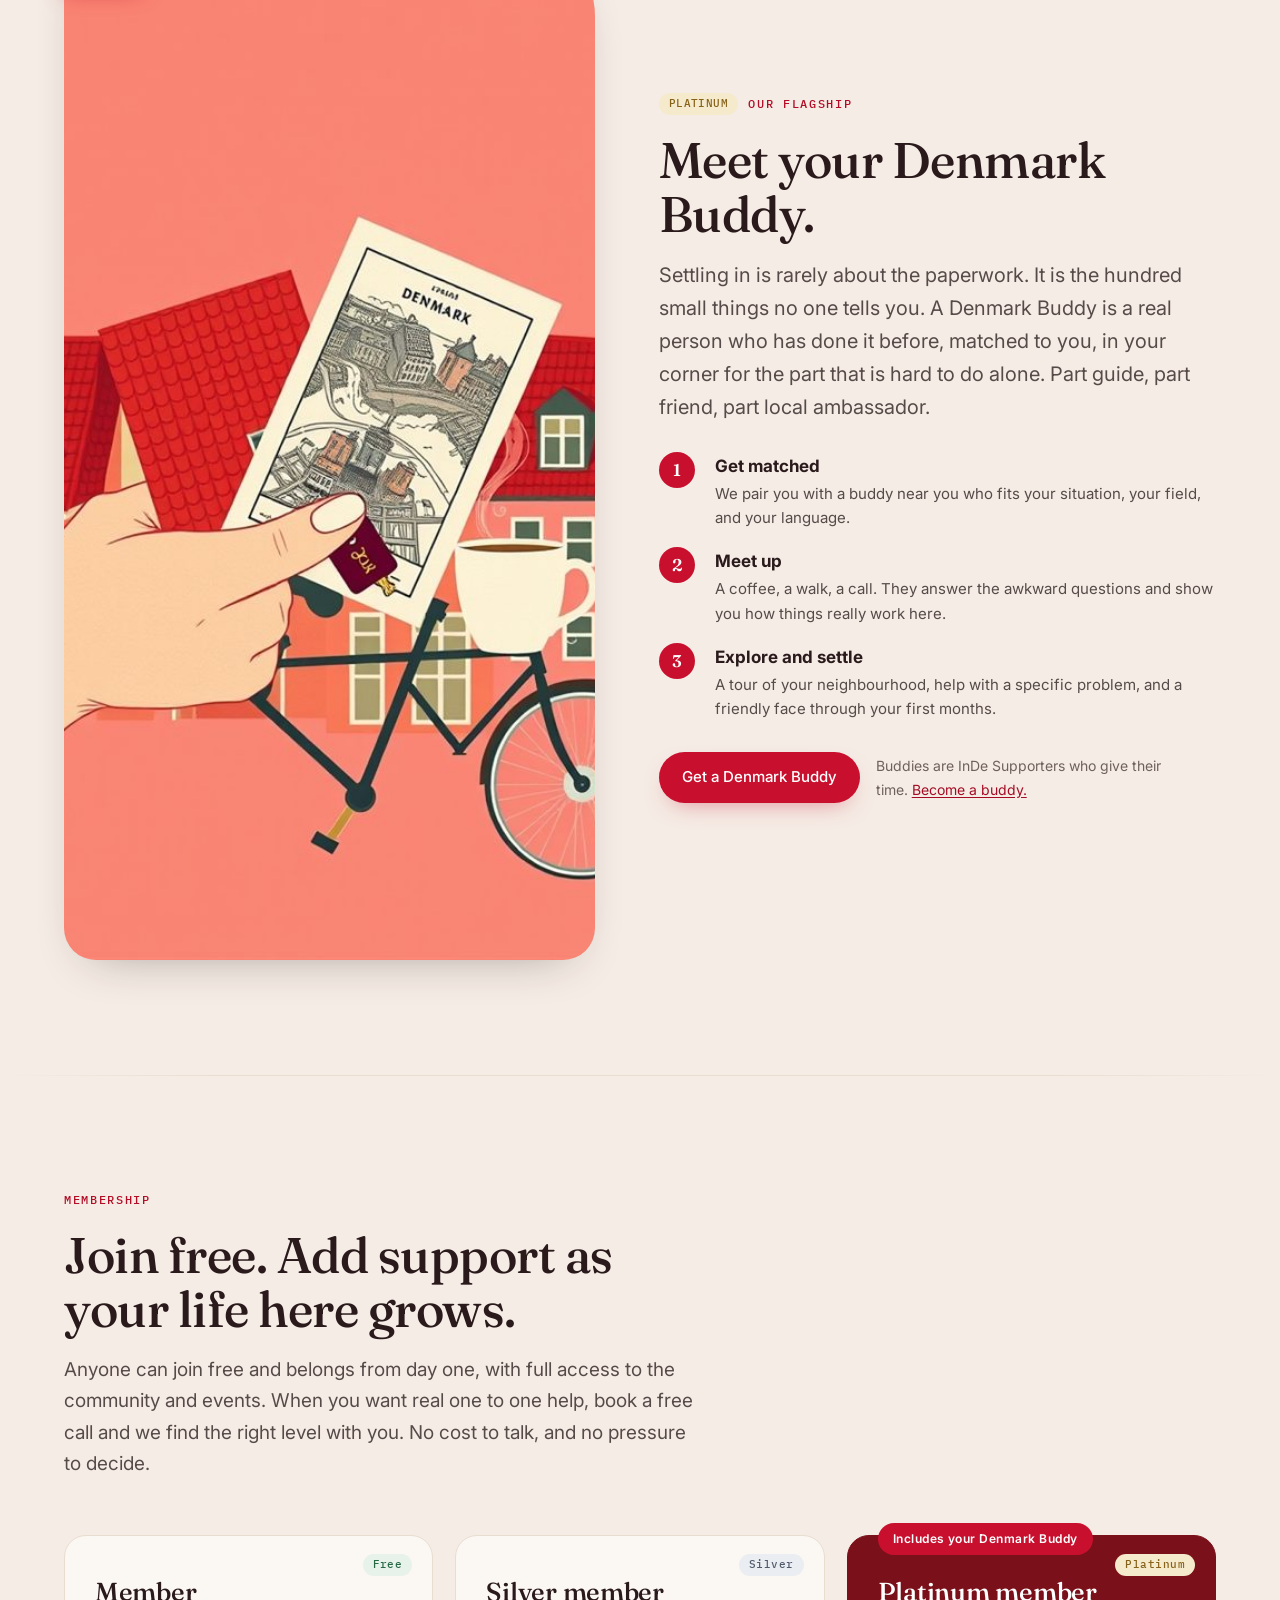
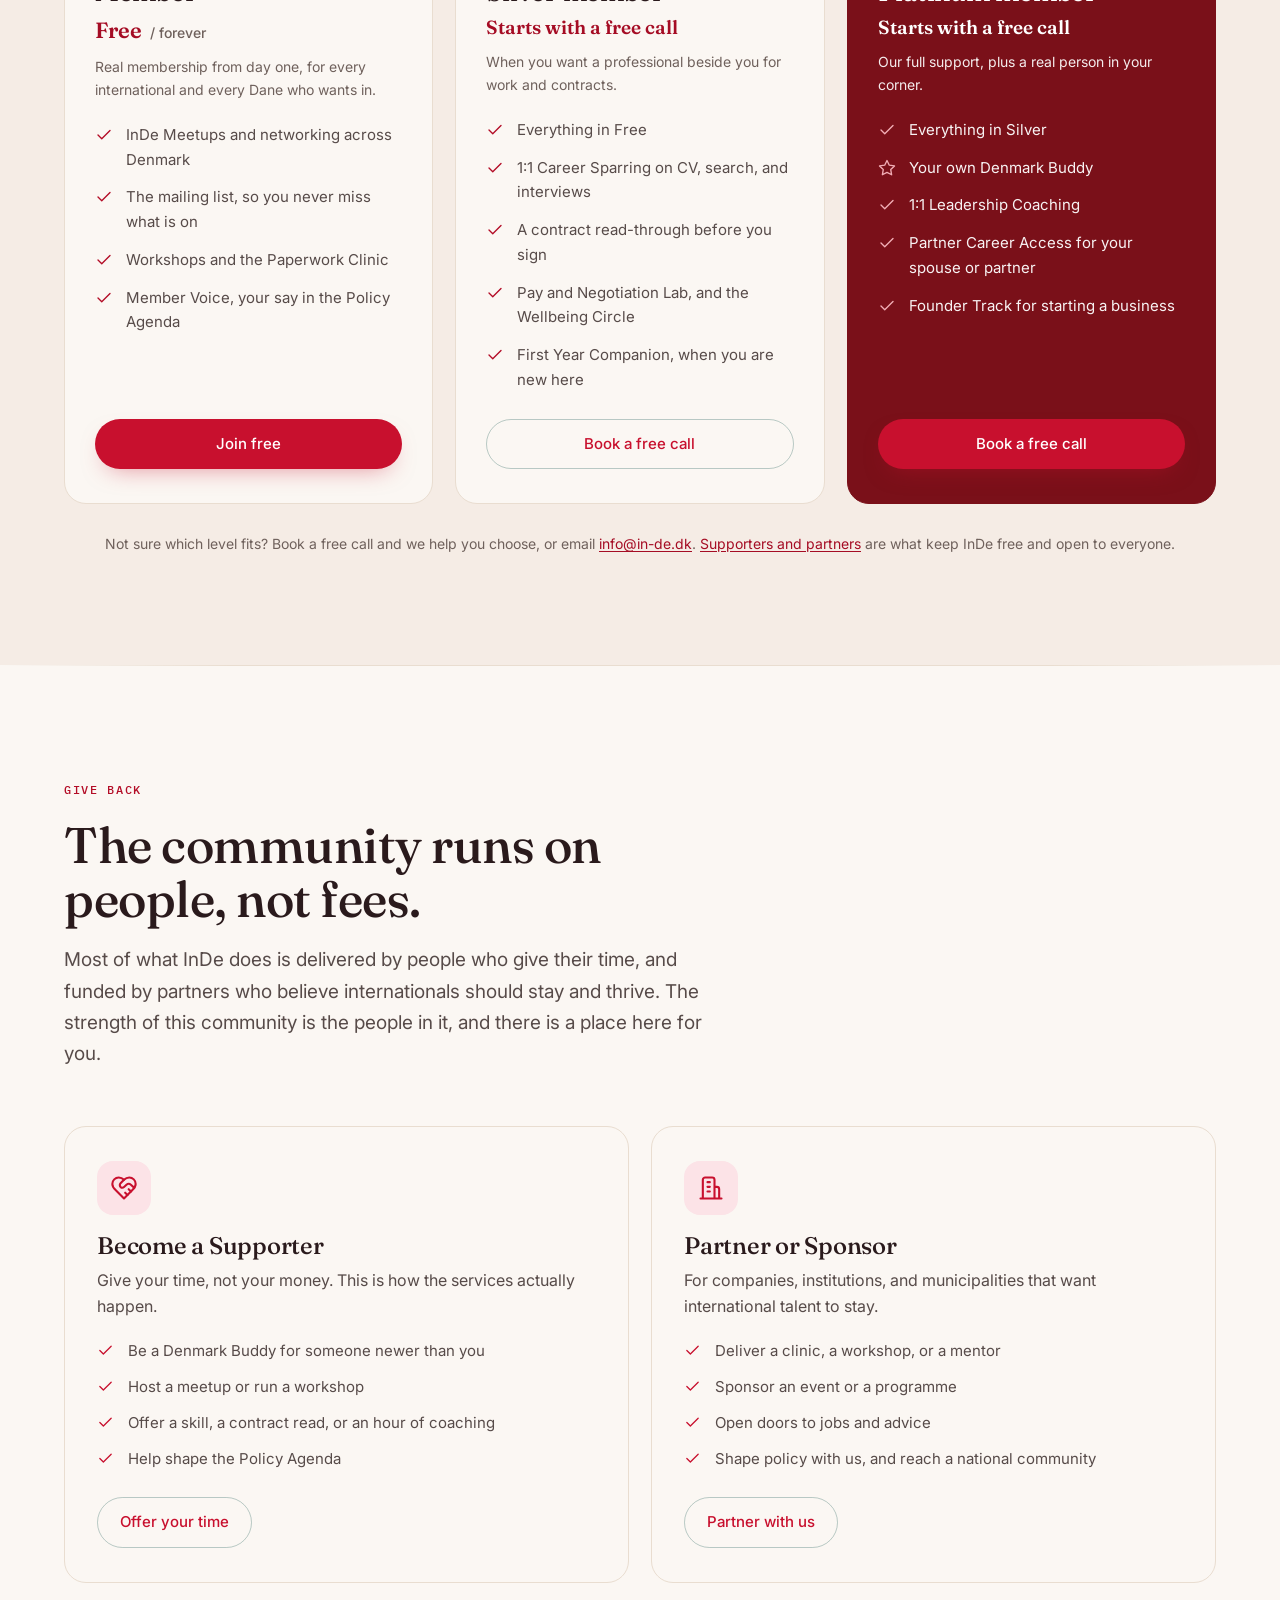
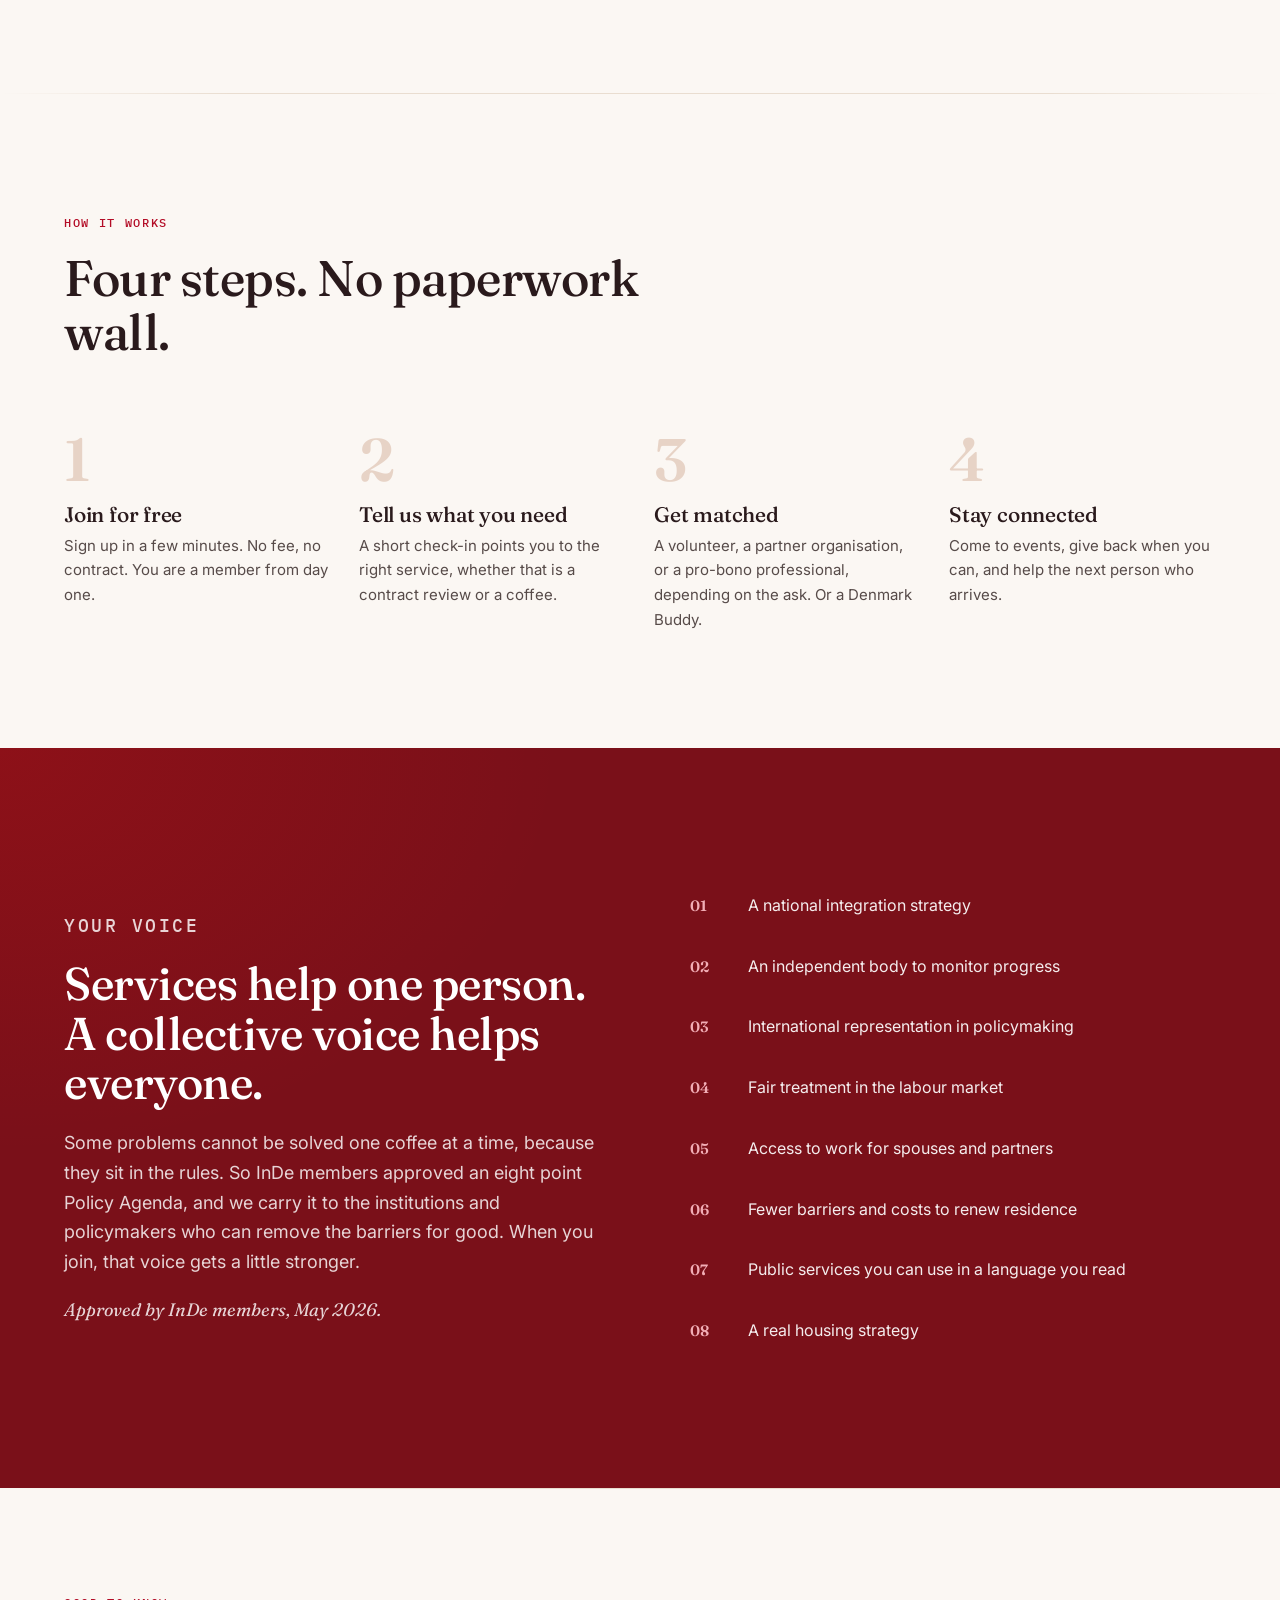
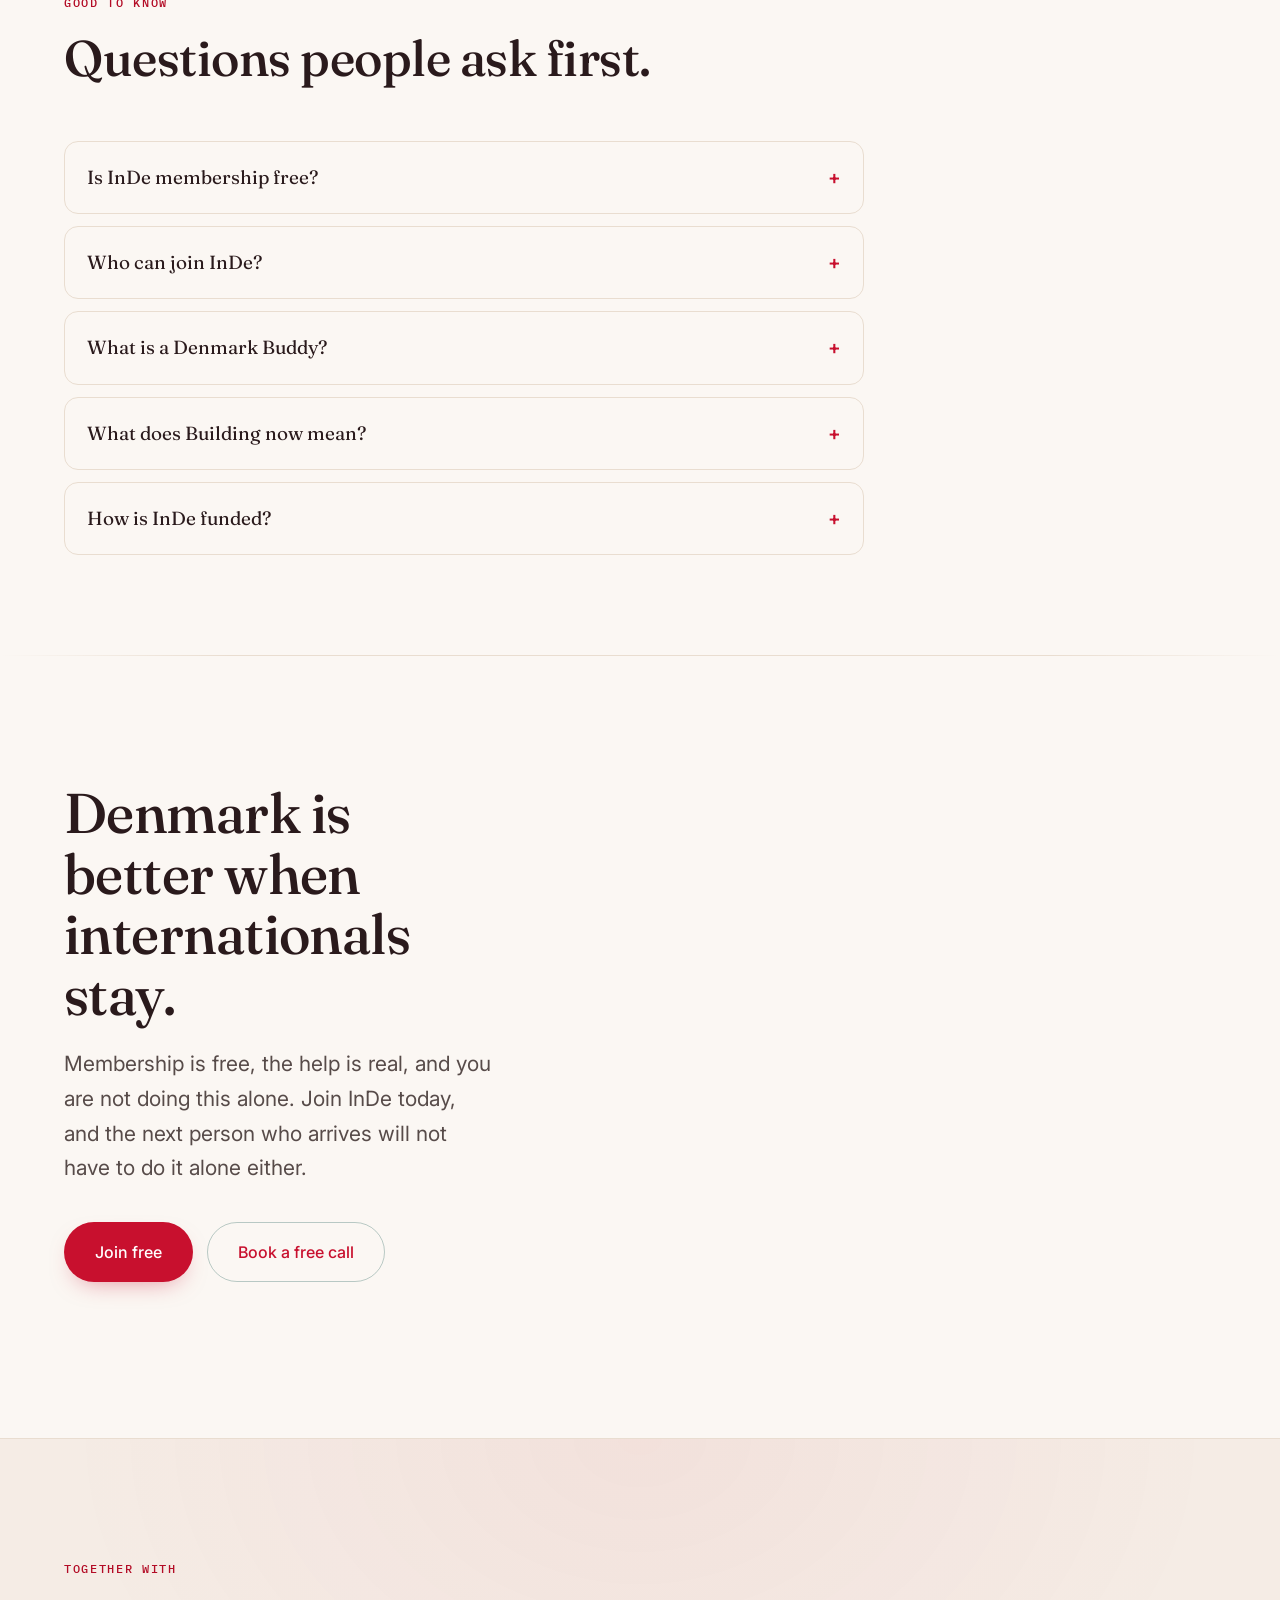
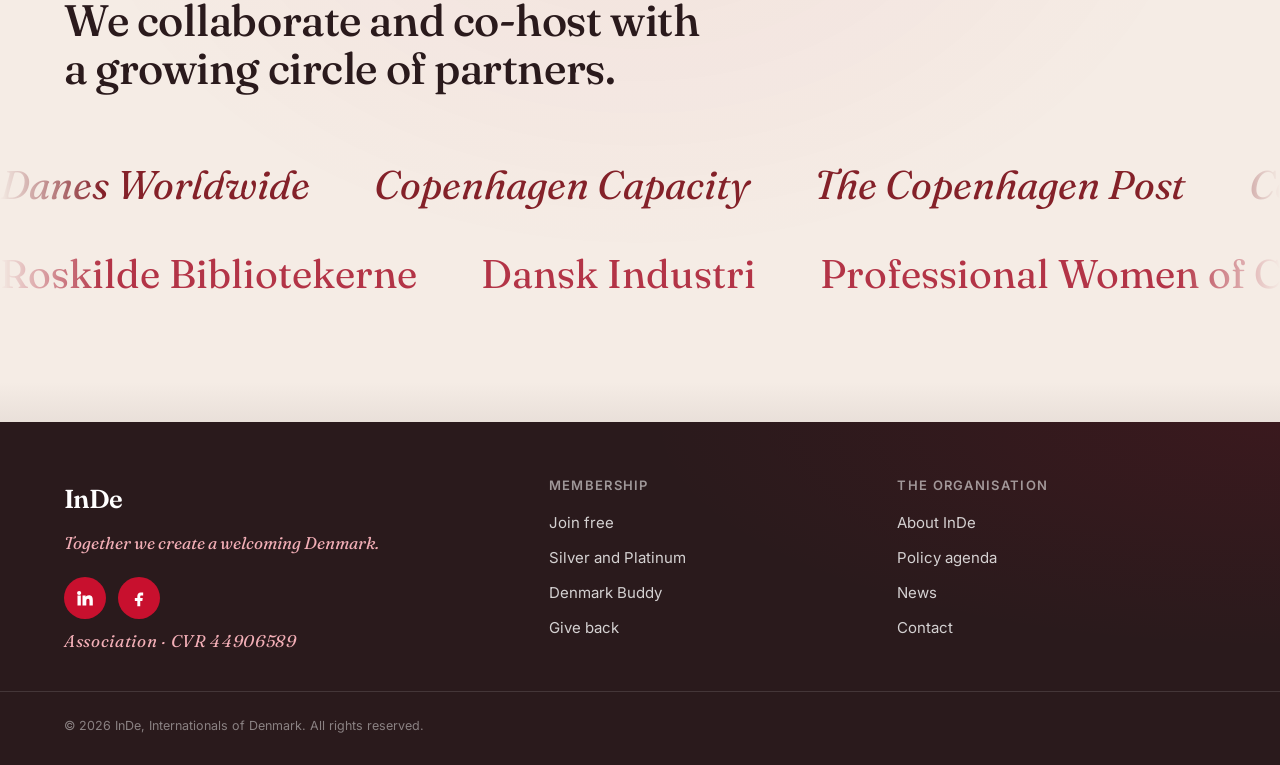
==== commit e2c0f8e5: "Restructure the page order and add a partners finale New flow: hero (stats removed) leads straight i" ====
--- a/index.html
+++ b/index.html
@@ -143,11 +143,6 @@
         <a class="btn btn-solid btn-lg" href="#tiers">Join free</a>
         <a class="btn btn-ghost btn-lg" href="#buddy">Meet your Denmark Buddy</a>
       </div>
-      <ul class="hero-facts reveal" aria-label="Why this matters">
-        <li><strong>1 in 5</strong><span>people in Copenhagen is an international</span></li>
-        <li><strong>About 50%</strong><span>of international professionals leave within 5 years</span></li>
-        <li><strong>Since 2024</strong><span>a member led community, growing across Denmark</span></li>
-      </ul>
     </div>
 
     <figure class="hero-art reveal">
@@ -198,19 +193,27 @@
   </div>
 </section>
 
-<!-- TRUST STRIP -->
-<section class="trust" aria-label="Who we work with">
-  <div class="wrap">
-    <p class="trust-label">We collaborate and co-host with</p>
-    <div class="marquee" aria-hidden="true">
-      <div class="marquee-track" id="marqueeTrack">
-        <span>Danes Worldwide</span><span>Copenhagen Capacity</span><span>The Copenhagen Post</span><span>Community House Copenhagen</span><span>AMIS</span><span>Alida</span><span>International House Odense</span><span>Roskilde Bibliotekerne</span><span>Dansk Industri</span><span>Professional Women of Color</span><span>BPOC</span>
-        <span>Danes Worldwide</span><span>Copenhagen Capacity</span><span>The Copenhagen Post</span><span>Community House Copenhagen</span><span>AMIS</span><span>Alida</span><span>International House Odense</span><span>Roskilde Bibliotekerne</span><span>Dansk Industri</span><span>Professional Women of Color</span><span>BPOC</span>
-      </div>
-    </div>
-    <p class="sr-only">We collaborate and co-host with Danes Worldwide, Copenhagen Capacity, The Copenhagen Post, Community House Copenhagen, AMIS, Alida, International House Odense, Roskilde Bibliotekerne, Dansk Industri, Professional Women of Color, and BPOC.</p>
-  </div>
-</section>
+<!-- WHAT MEMBERSHIP UNLOCKS (pillars) -->
+<section class="promise" id="services">
+  <div class="wrap">
+    <header class="sec-head reveal">
+      <p class="kicker">What membership unlocks</p>
+      <h2>Four ways InDe stands with you.</h2>
+      <p class="sec-lede">
+        Building a life in a new country is not one task, it is many, and they arrive in waves. InDe is built in four pillars that follow your life here, from your first week to leading where you are. Each service shows the membership level that opens it, and whether it is live today or on the way.
+      </p>
+    </header>
+
+    <nav class="pillar-nav reveal" aria-label="Jump to a service pillar">
+      <button class="pill" data-pillar="settle" aria-current="true"><i data-i="map-pin"></i> Settle in</button>
+      <button class="pill" data-pillar="work" aria-current="false"><i data-i="briefcase"></i> Work and earn</button>
+      <button class="pill" data-pillar="grow" aria-current="false"><i data-i="trending-up"></i> Grow and build</button>
+      <button class="pill" data-pillar="belong" aria-current="false"><i data-i="users"></i> Belong and be heard</button>
+    </nav>
+  </div>
+</section>
+
+<div id="pillarSections"></div>
 
 <!-- FLAGSHIP: DENMARK BUDDY -->
 <section class="buddy" id="buddy">
@@ -235,28 +238,6 @@
     </div>
   </div>
 </section>
-
-<!-- WHAT MEMBERSHIP UNLOCKS (pillars) -->
-<section class="promise" id="services">
-  <div class="wrap">
-    <header class="sec-head reveal">
-      <p class="kicker">What membership unlocks</p>
-      <h2>Four ways InDe stands with you.</h2>
-      <p class="sec-lede">
-        Building a life in a new country is not one task, it is many, and they arrive in waves. InDe is built in four pillars that follow your life here, from your first week to leading where you are. Each service shows the membership level that opens it, and whether it is live today or on the way.
-      </p>
-    </header>
-
-    <nav class="pillar-nav reveal" aria-label="Jump to a service pillar">
-      <button class="pill" data-pillar="settle" aria-current="true"><i data-i="map-pin"></i> Settle in</button>
-      <button class="pill" data-pillar="work" aria-current="false"><i data-i="briefcase"></i> Work and earn</button>
-      <button class="pill" data-pillar="grow" aria-current="false"><i data-i="trending-up"></i> Grow and build</button>
-      <button class="pill" data-pillar="belong" aria-current="false"><i data-i="users"></i> Belong and be heard</button>
-    </nav>
-  </div>
-</section>
-
-<div id="pillarSections"></div>
 
 <!-- MEMBERSHIP TIERS -->
 <section class="tiers" id="tiers">
@@ -444,6 +425,25 @@
   </div>
 </section>
 
+<!-- PARTNERS (the finale) -->
+<section class="partners" aria-label="Who we work with">
+  <div class="wrap">
+    <p class="kicker">Together with</p>
+    <h2 class="partners-h">We collaborate and co-host with a growing circle of partners.</h2>
+  </div>
+  <div class="partners-rows" aria-hidden="true">
+    <div class="marquee"><div class="marquee-track">
+      <span>Danes Worldwide</span><span>Copenhagen Capacity</span><span>The Copenhagen Post</span><span>Community House Copenhagen</span><span>AMIS</span><span>Alida</span><span>International House Odense</span><span>Roskilde Bibliotekerne</span><span>Dansk Industri</span><span>Professional Women of Color</span><span>BPOC</span>
+      <span>Danes Worldwide</span><span>Copenhagen Capacity</span><span>The Copenhagen Post</span><span>Community House Copenhagen</span><span>AMIS</span><span>Alida</span><span>International House Odense</span><span>Roskilde Bibliotekerne</span><span>Dansk Industri</span><span>Professional Women of Color</span><span>BPOC</span>
+    </div></div>
+    <div class="marquee"><div class="marquee-track rev">
+      <span>Roskilde Bibliotekerne</span><span>Dansk Industri</span><span>Professional Women of Color</span><span>BPOC</span><span>Danes Worldwide</span><span>Copenhagen Capacity</span><span>The Copenhagen Post</span><span>Community House Copenhagen</span><span>AMIS</span><span>Alida</span><span>International House Odense</span>
+      <span>Roskilde Bibliotekerne</span><span>Dansk Industri</span><span>Professional Women of Color</span><span>BPOC</span><span>Danes Worldwide</span><span>Copenhagen Capacity</span><span>The Copenhagen Post</span><span>Community House Copenhagen</span><span>AMIS</span><span>Alida</span><span>International House Odense</span>
+    </div></div>
+  </div>
+  <p class="sr-only">We collaborate and co-host with Danes Worldwide, Copenhagen Capacity, The Copenhagen Post, Community House Copenhagen, AMIS, Alida, International House Odense, Roskilde Bibliotekerne, Dansk Industri, Professional Women of Color, and BPOC.</p>
+</section>
+
 </main>
 
 <footer class="site-foot">
@@ -459,7 +459,7 @@
           <svg viewBox="0 0 24 24" width="20" height="20" fill="currentColor" aria-hidden="true"><path d="M14 9h3V5.5h-3c-2.3 0-4 1.9-4 4.2V12H7v3.5h3V22h3.5v-6.5H16L16.5 12H13.5v-1.8c0-.7.5-1.2 1.2-1.2Z"/></svg>
         </a>
       </div>
-      <p class="foot-cvr">Non-profit association · CVR 44906589</p>
+      <p class="foot-cvr">Association · CVR 44906589</p>
     </div>
     <nav class="foot-cols" aria-label="Footer">
       <div>
@@ -479,7 +479,7 @@
     </nav>
   </div>
   <div class="wrap foot-fine">
-    <p>InDe is a volunteer led non-profit association. CVR 44906589. Services marked "Building now" are being set up, and we are honest about what is live today. Copenhagen, active across Denmark.</p>
+    <p>© 2026 InDe, Internationals of Denmark. All rights reserved.</p>
   </div>
 </footer>
 
--- a/css/style.css
+++ b/css/style.css
@@ -654,6 +654,27 @@
 /* voice band: a warm corner wash for depth on the dark band */
 .voice { background: radial-gradient(80% 100% at 0% 0%, rgba(241,20,20,0.16), rgba(241,20,20,0) 55%), var(--teal-800); }
 
+/* ============================================================
+   PARTNERS finale: two opposing full-width marquee rows
+   ============================================================ */
+.partners {
+  padding-block: clamp(64px, 9vw, 120px); position: relative; overflow: hidden;
+  border-block-start: 1px solid var(--line);
+  background: radial-gradient(75% 120% at 50% 0%, rgba(200,16,46,0.05), rgba(200,16,46,0) 60%), var(--sand-100);
+}
+.partners-h { font-family: var(--font-display); font-weight: 500; font-size: clamp(26px, 3.6vw, 44px); line-height: 1.08; letter-spacing: -0.01em; color: var(--teal-900); max-width: 22ch; margin: 0 0 clamp(36px, 5vw, 60px); }
+.partners-rows { display: grid; gap: clamp(12px, 1.8vw, 24px); }
+.partners .marquee { overflow: hidden; -webkit-mask-image: linear-gradient(90deg, transparent, #000 8%, #000 92%, transparent); mask-image: linear-gradient(90deg, transparent, #000 8%, #000 92%, transparent); }
+.partners .marquee-track { display: flex; align-items: center; gap: clamp(40px, 5vw, 78px); width: max-content; animation: scroll-x 48s linear infinite; }
+.partners .marquee-track.rev { animation: scroll-x 58s linear infinite reverse; }
+.partners .marquee:hover .marquee-track { animation-play-state: paused; }
+.partners .marquee-track span { font-family: var(--font-display); font-style: italic; font-size: clamp(22px, 3.4vw, 40px); color: var(--teal-800); white-space: nowrap; opacity: .92; }
+.partners .marquee-track.rev span { font-style: normal; color: var(--coral-600); opacity: .82; }
+@media (prefers-reduced-motion: reduce) {
+  .partners .marquee-track { animation: none; flex-wrap: wrap; justify-content: center; gap: 12px 30px; }
+  .partners .marquee { -webkit-mask-image: none; mask-image: none; }
+}
+
 /* footer: depth plus a transition fade above it */
 .site-foot { position: relative; background: radial-gradient(90% 120% at 100% 0%, rgba(200,16,46,0.10), rgba(200,16,46,0) 55%), var(--teal-900); }
 .site-foot::before {
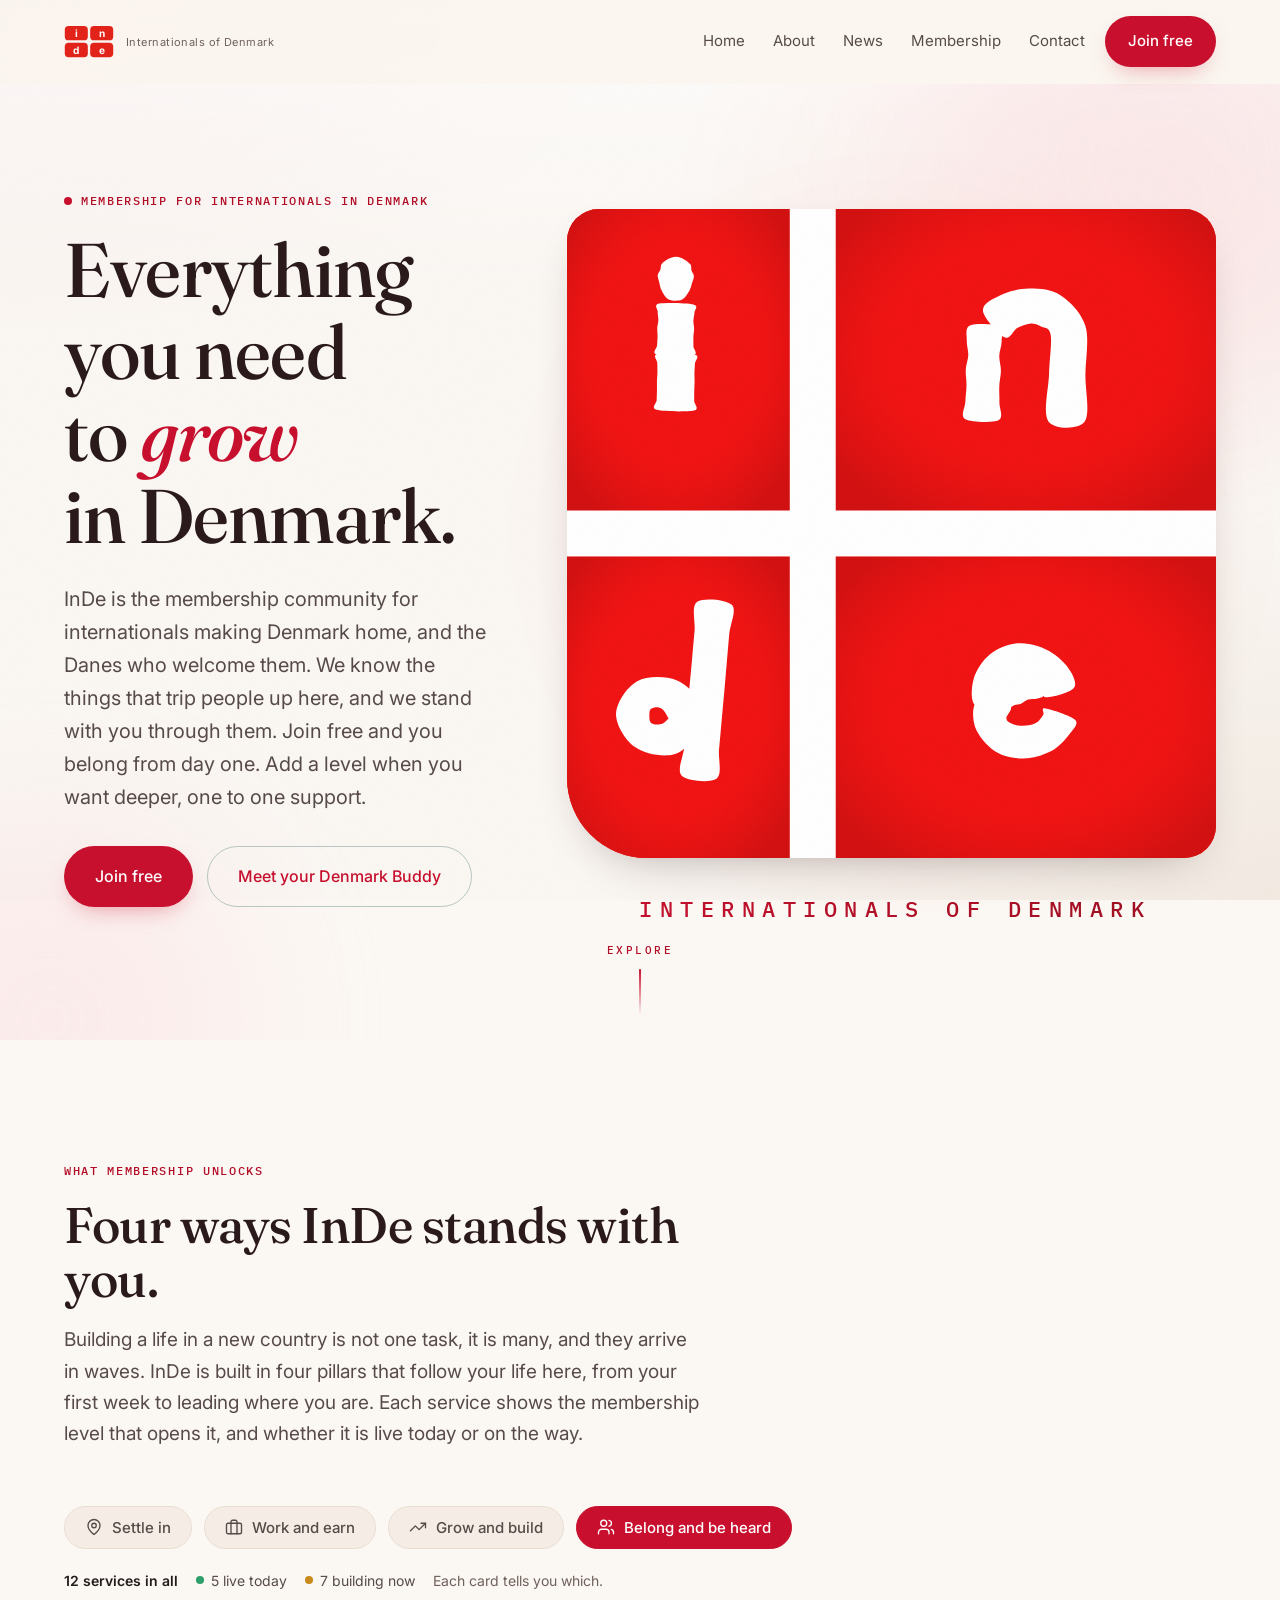
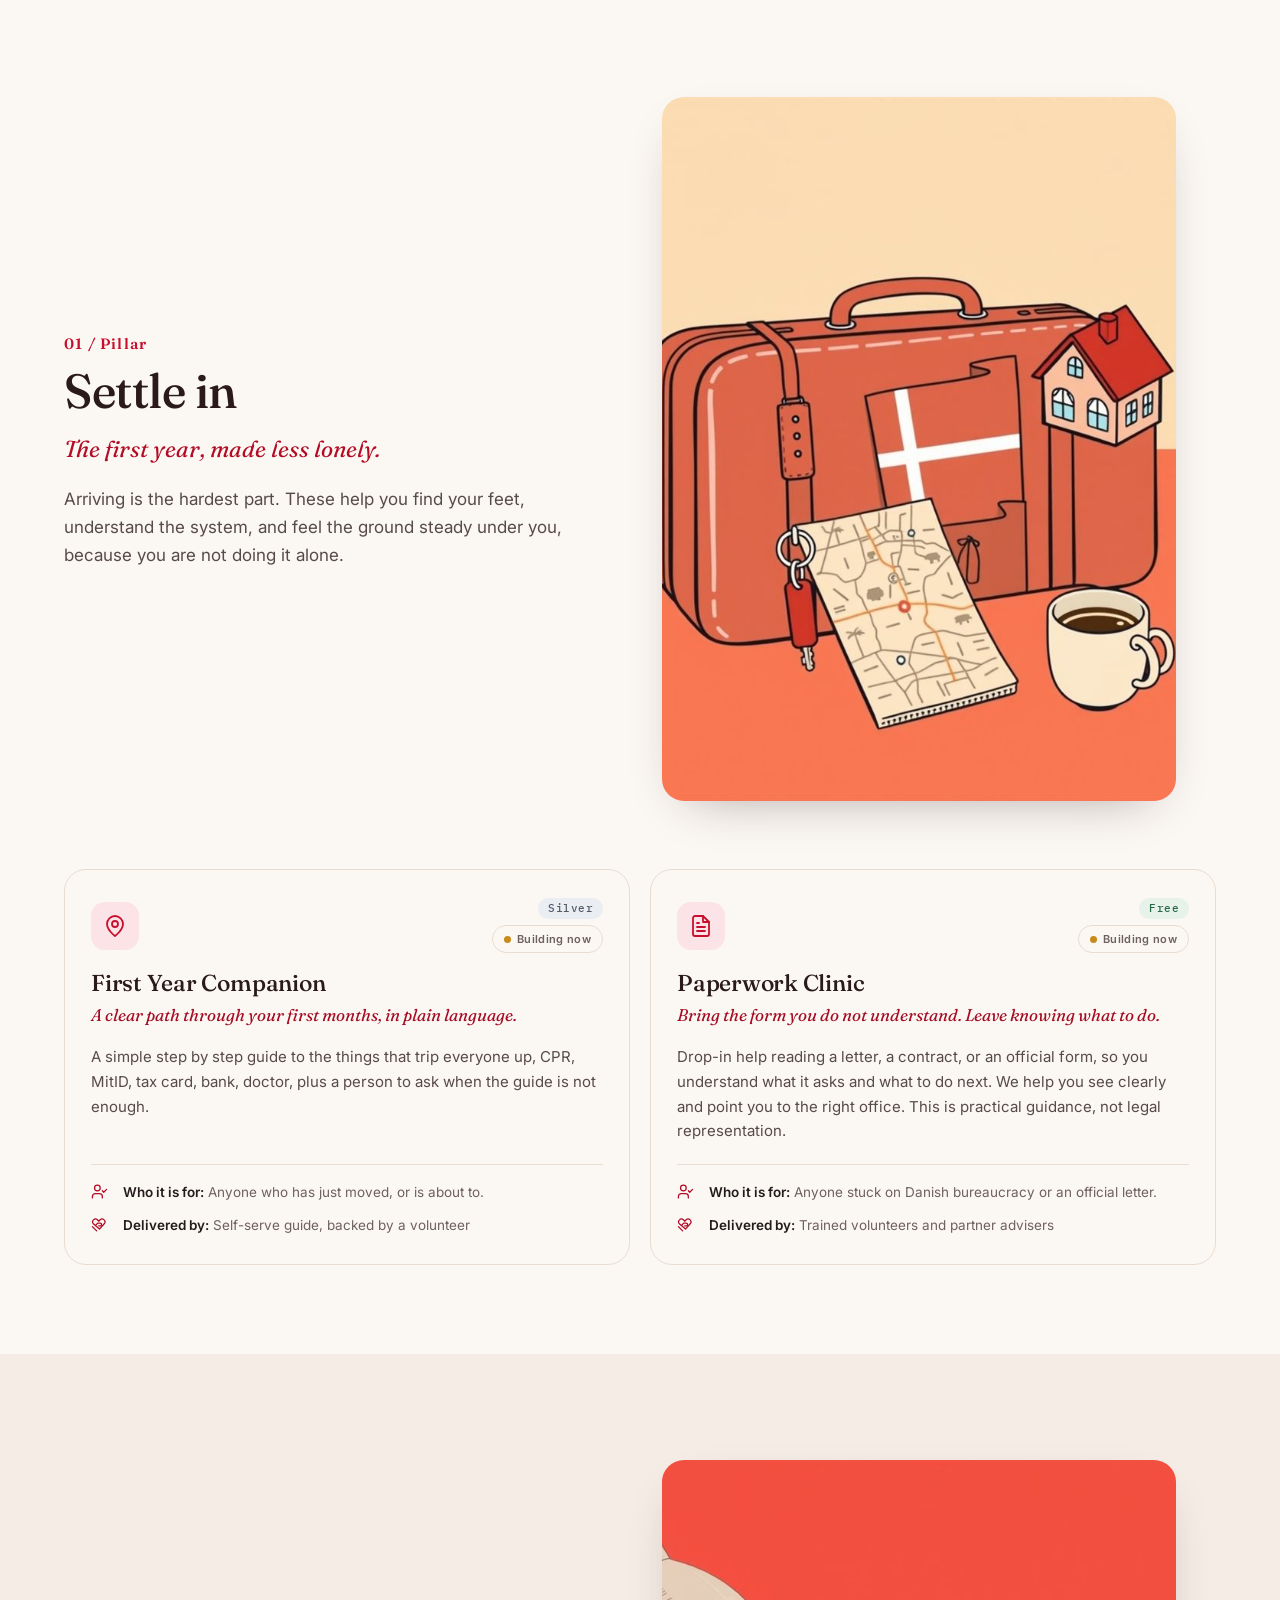
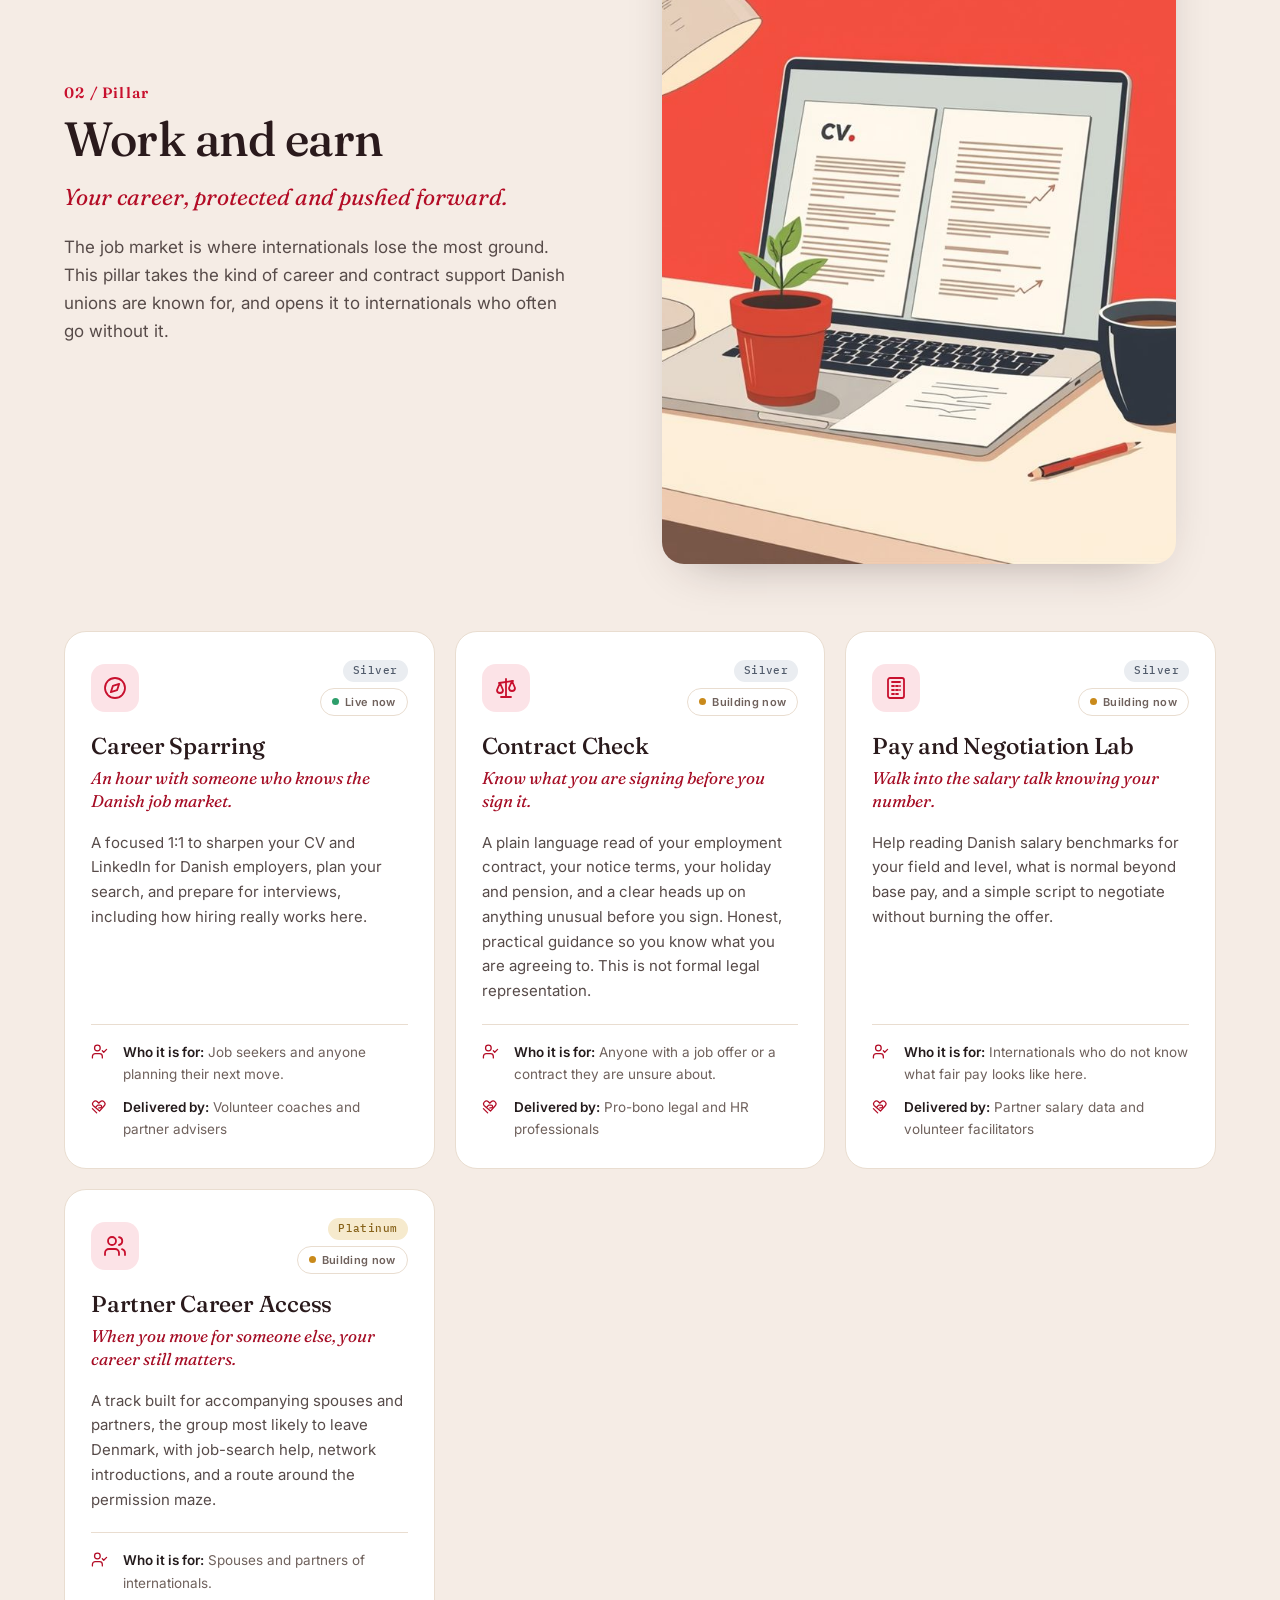
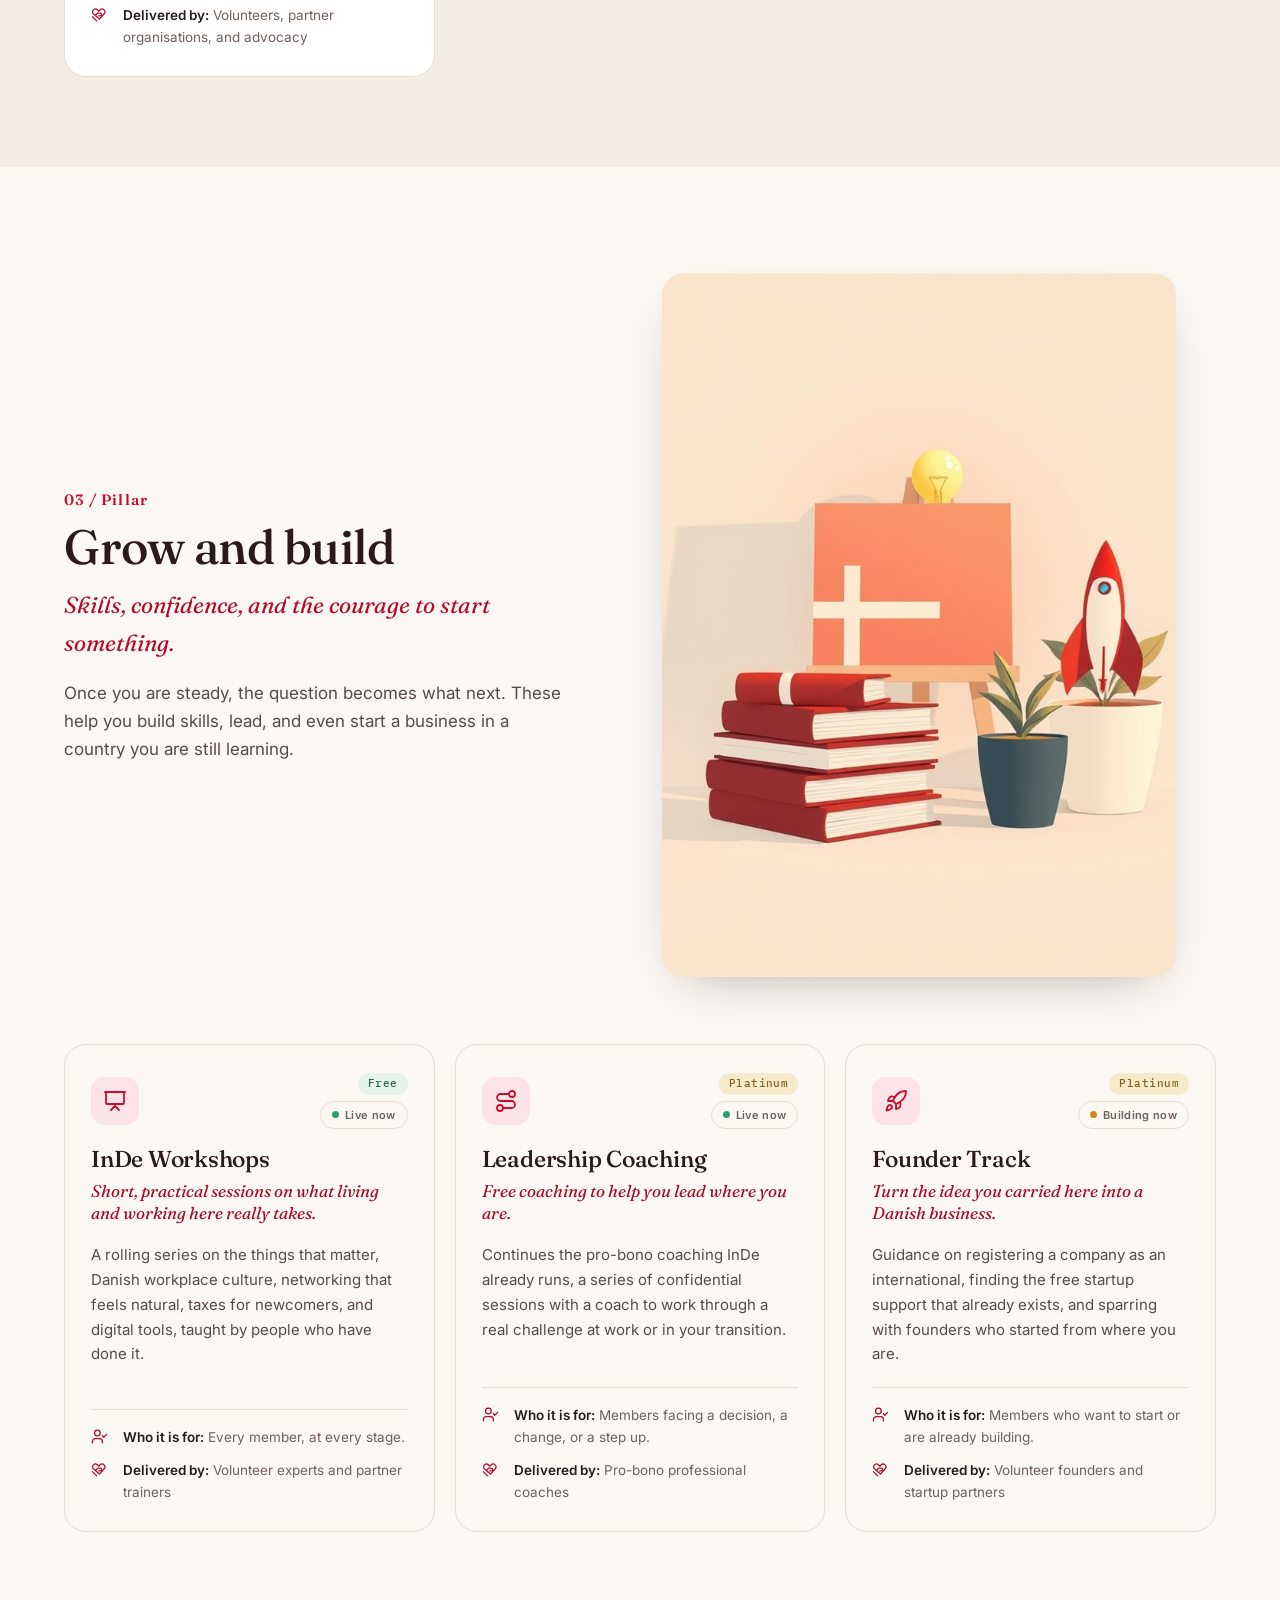
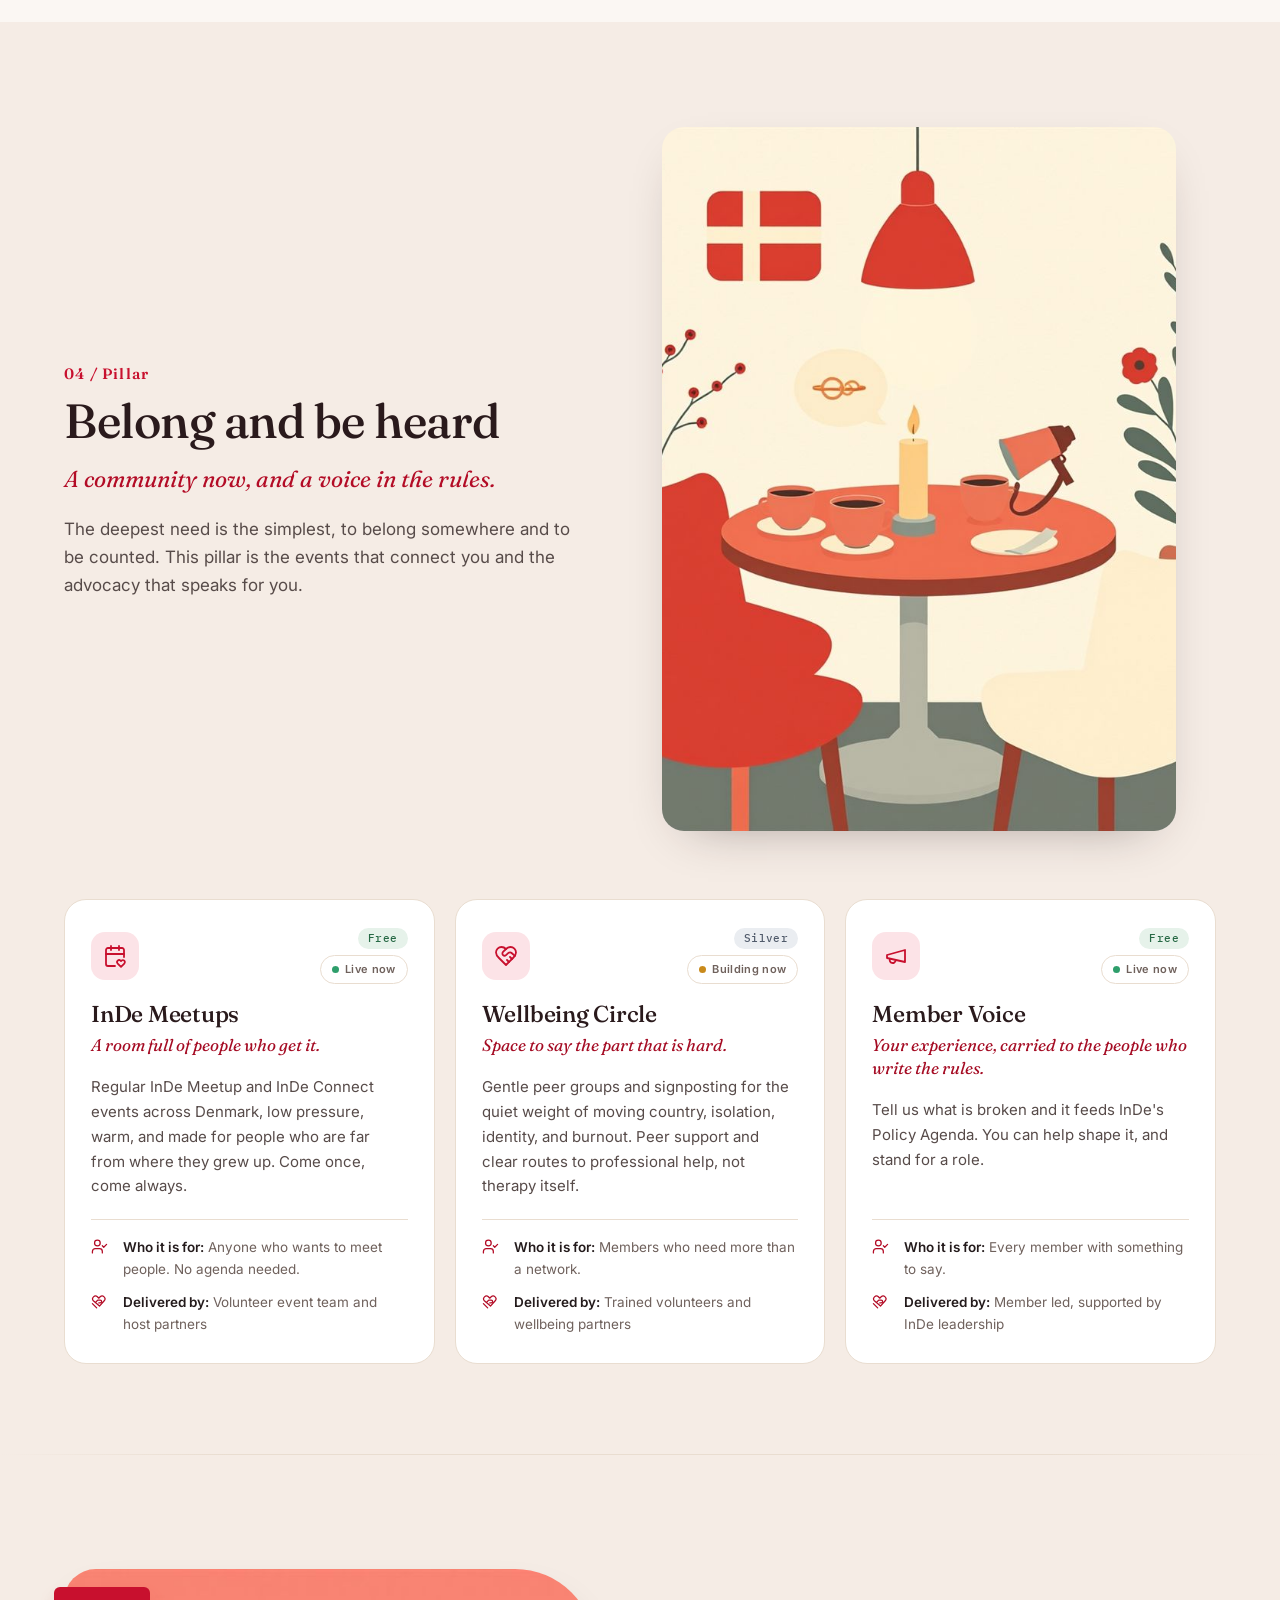
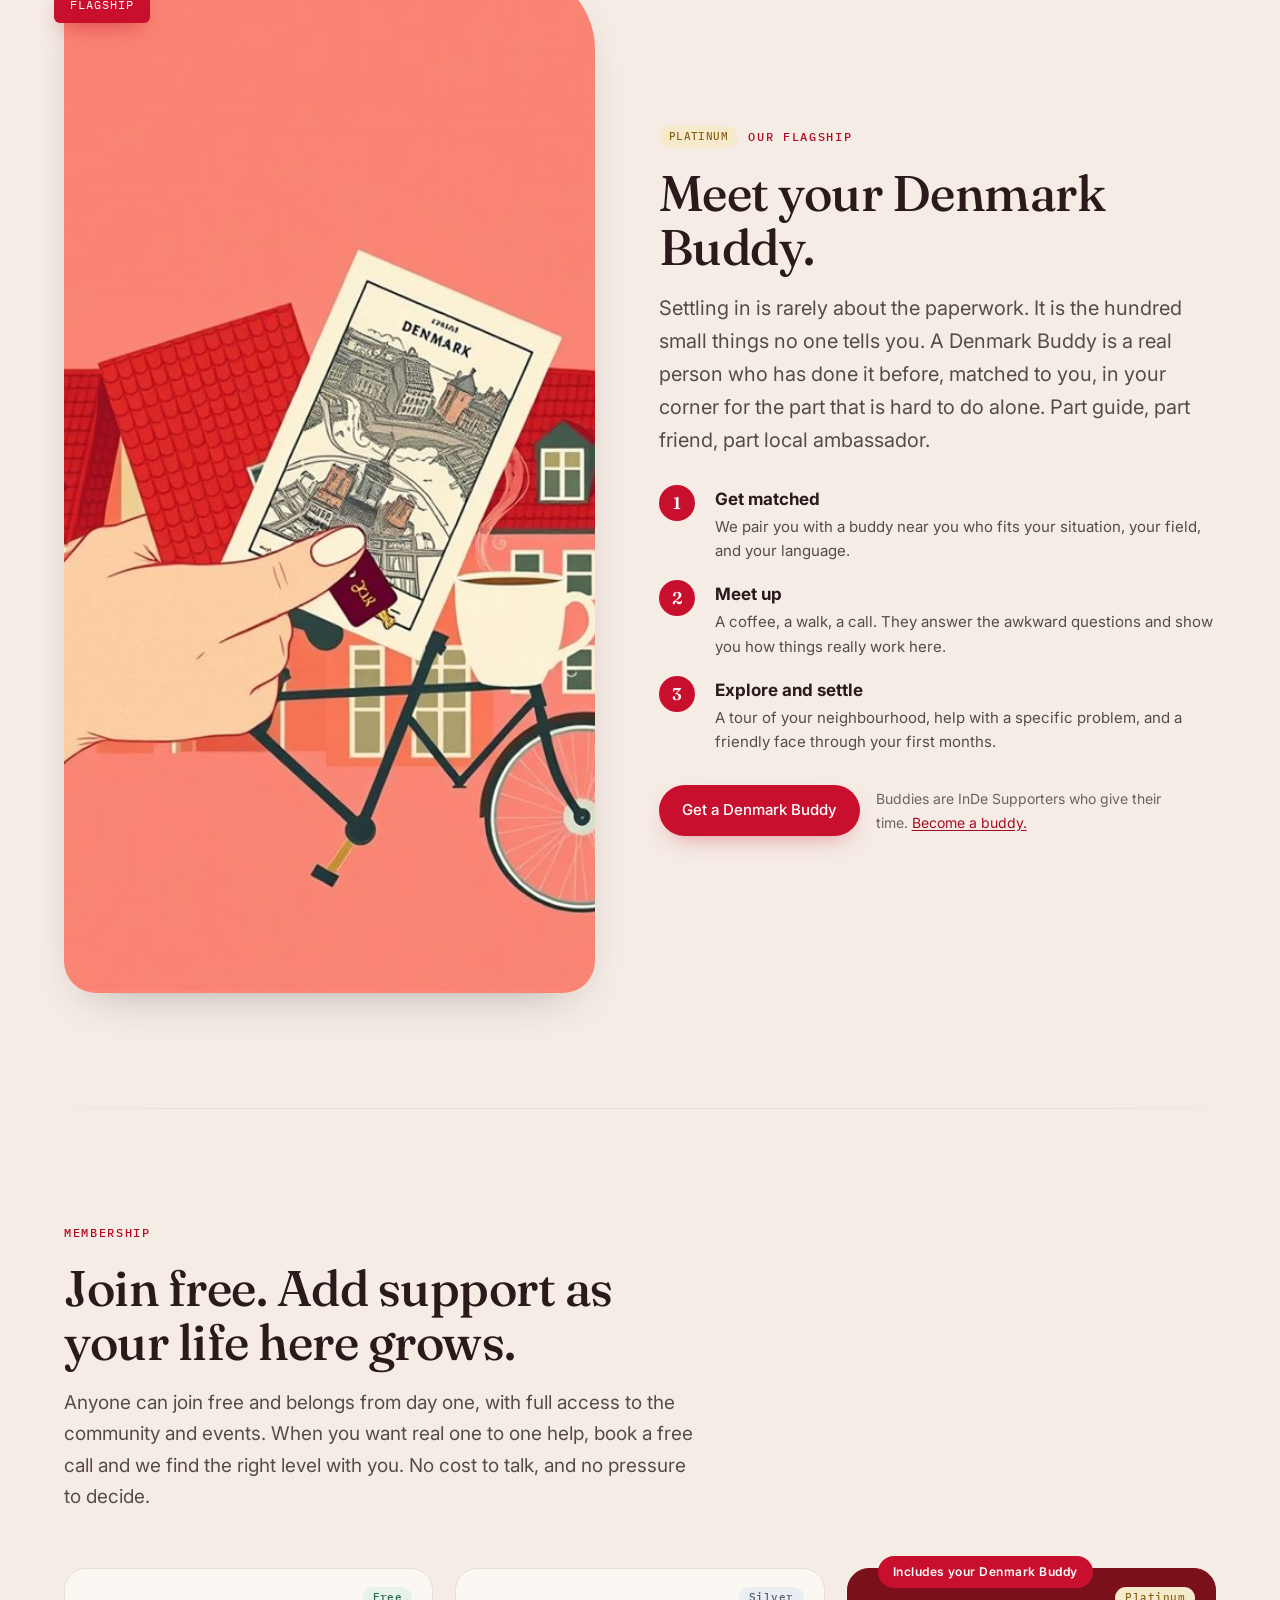
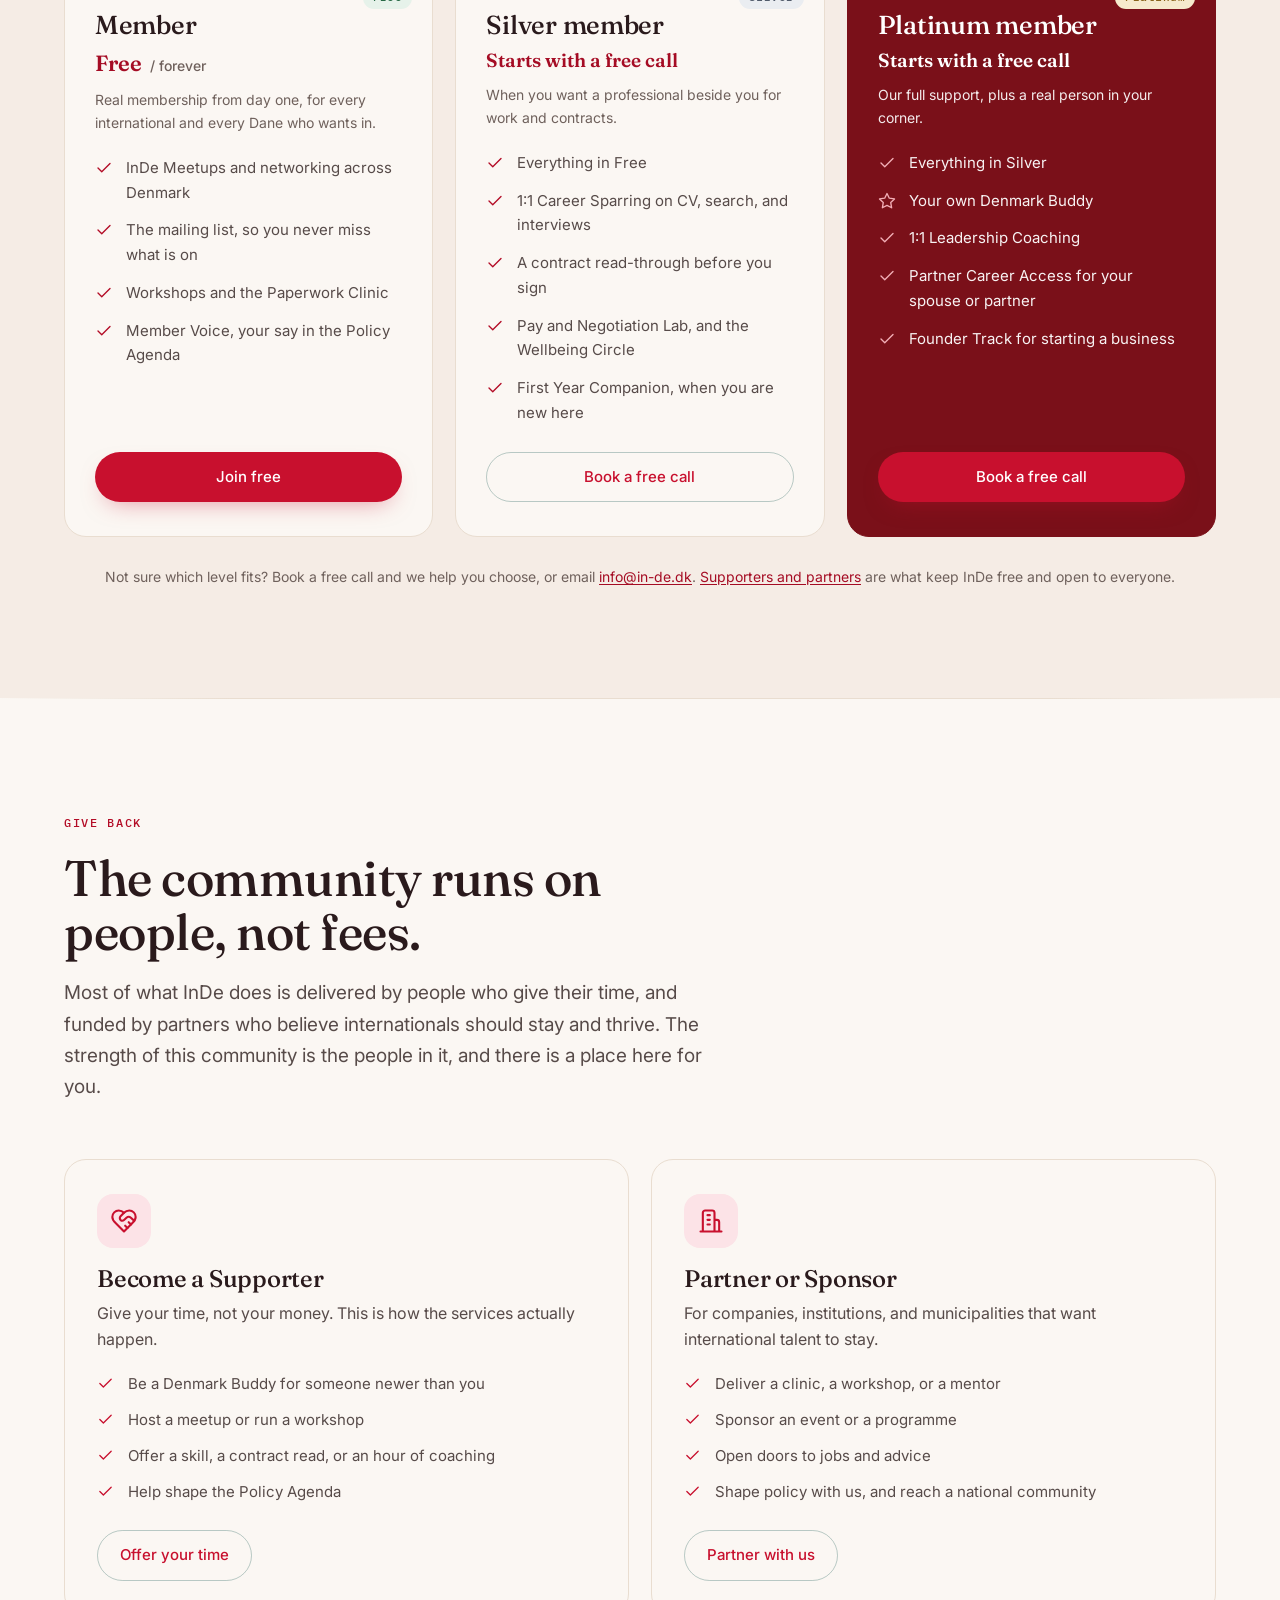
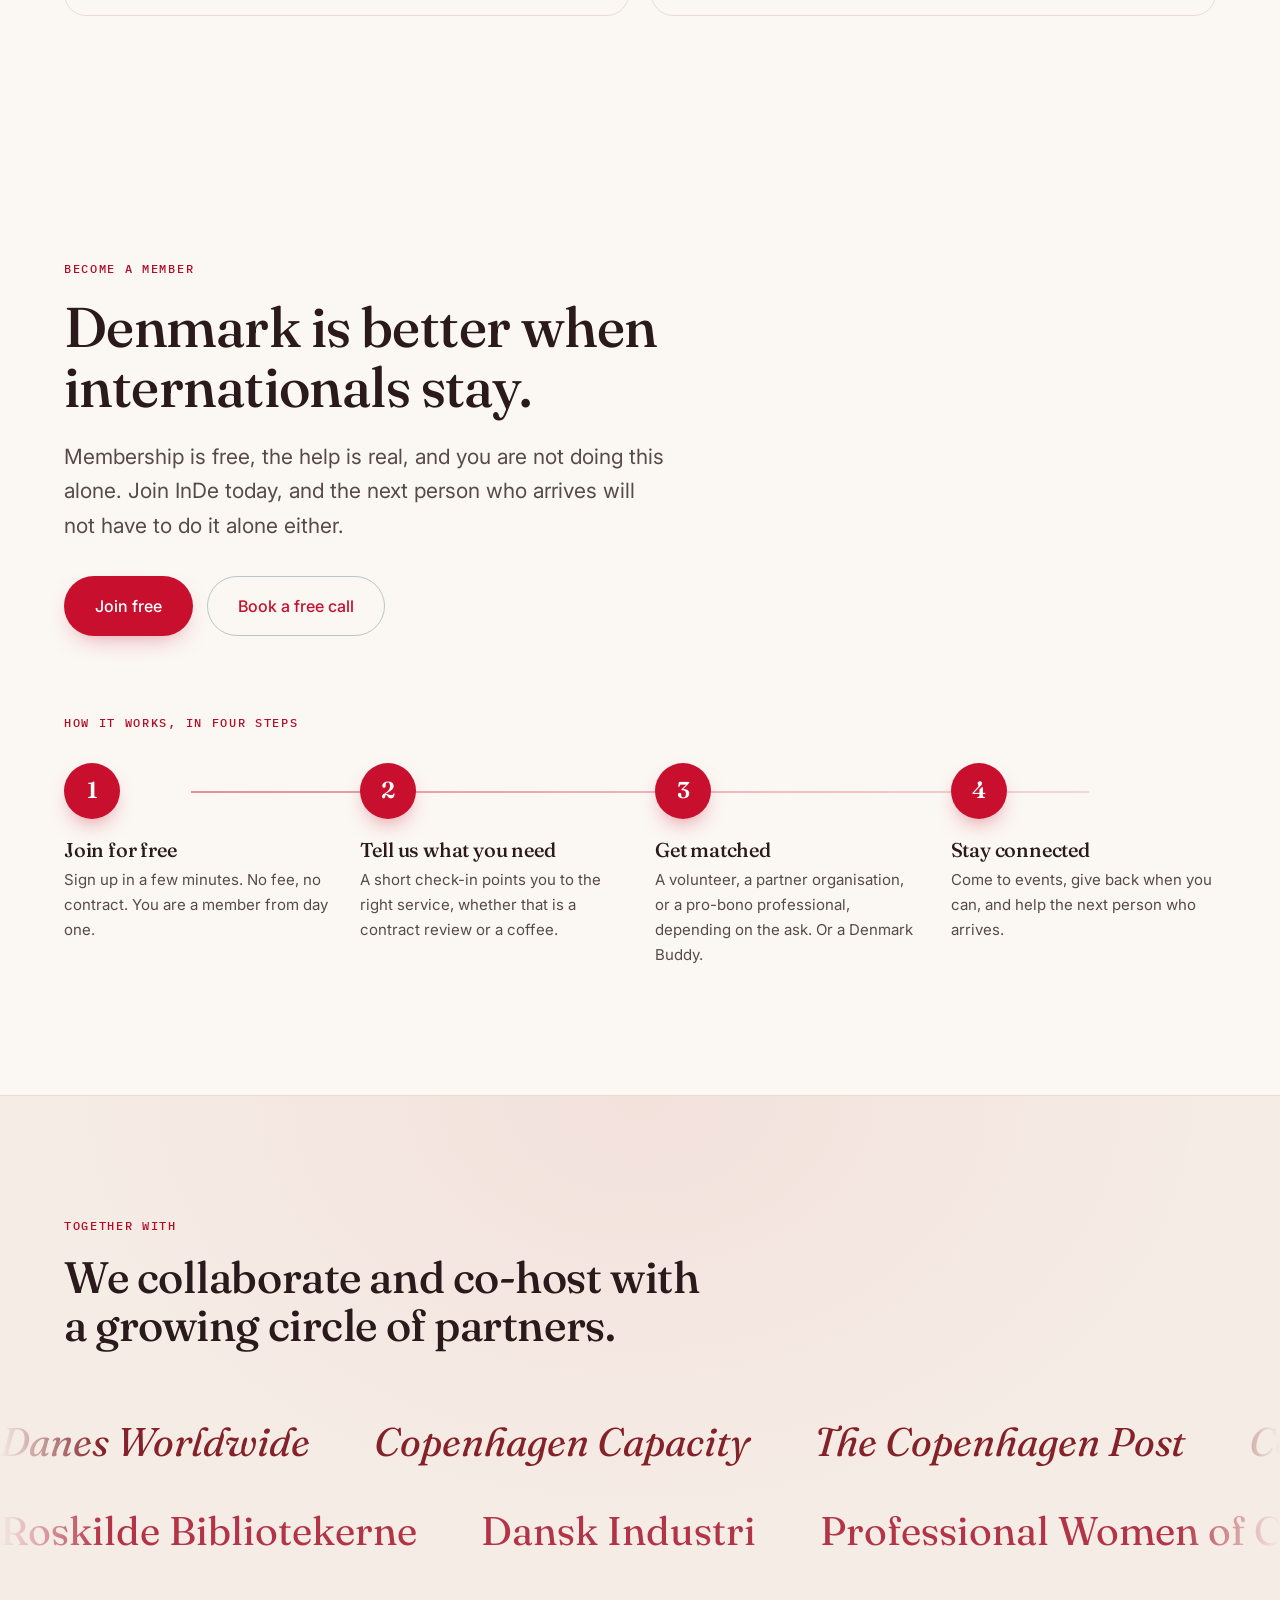
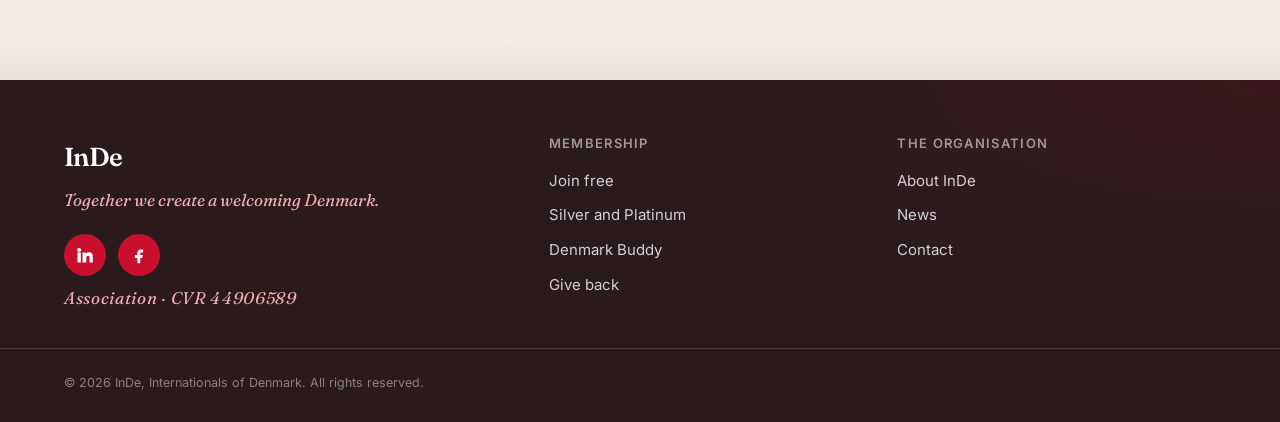
==== commit f8d5429b: "Streamline the page: drop policy + FAQ, fuse the closing CTA with how-it-works, enlarge the flag Rem" ====
--- a/index.html
+++ b/index.html
@@ -49,24 +49,6 @@
 <script type="application/ld+json">
 {
   "@context": "https://schema.org",
-  "@type": "FAQPage",
-  "mainEntity": [
-    { "@type": "Question", "name": "Is InDe membership free?",
-      "acceptedAnswer": { "@type": "Answer", "text": "Yes. Anyone can join free and belongs from day one, with full access to the community and events. Silver and Platinum add deeper one to one support, and you start with a free call. No cost to talk, and no pressure to decide." } },
-    { "@type": "Question", "name": "Who can join InDe?",
-      "acceptedAnswer": { "@type": "Answer", "text": "Every international who makes Denmark home, of any nationality and in any city, and the Danes who welcome them. If that is you, you belong here." } },
-    { "@type": "Question", "name": "What is a Denmark Buddy?",
-      "acceptedAnswer": { "@type": "Answer", "text": "A real person who has done it before, matched to you, to help you settle. Part guide, part friend, part local ambassador." } },
-    { "@type": "Question", "name": "What does Building now mean?",
-      "acceptedAnswer": { "@type": "Answer", "text": "Some services are live today and some are still being built. Each service tells you which, so you always know exactly what you can use right now." } },
-    { "@type": "Question", "name": "How is InDe funded?",
-      "acceptedAnswer": { "@type": "Answer", "text": "The community runs on people, not fees. Most of what InDe does is delivered by volunteers and funded by partner organisations, which is how membership stays free for everyone." } }
-  ]
-}
-</script>
-<script type="application/ld+json">
-{
-  "@context": "https://schema.org",
   "@type": "BreadcrumbList",
   "itemListElement": [
     { "@type": "ListItem", "position": 1, "name": "Home", "item": "https://in-de.dk/" },
@@ -188,9 +170,13 @@
           </svg>
         </div>
       </div>
-      <figcaption class="hero-art-cap">Internationals socialise, swim, study and celebrate, and together they spell inde.</figcaption>
+      <figcaption class="flag-tagline">Internationals of Denmark</figcaption>
     </figure>
   </div>
+  <a class="hero-scroll" href="#services" aria-label="Scroll to explore membership">
+    <span class="hs-label">Explore</span>
+    <span class="hs-track"><span class="hs-dot"></span></span>
+  </a>
 </section>
 
 <!-- WHAT MEMBERSHIP UNLOCKS (pillars) -->
@@ -335,93 +321,25 @@
   </div>
 </section>
 
-<!-- HOW IT WORKS -->
-<section class="how" id="how">
+<!-- FINISH: the closing call, fused with how it works -->
+<section class="finish" id="join">
   <div class="wrap">
-    <header class="sec-head reveal">
-      <p class="kicker">How it works</p>
-      <h2>Four steps. No paperwork wall.</h2>
+    <header class="finish-head reveal">
+      <p class="kicker">Become a member</p>
+      <h2>Denmark is better when internationals stay.</h2>
+      <p class="finish-lede">Membership is free, the help is real, and you are not doing this alone. Join InDe today, and the next person who arrives will not have to do it alone either.</p>
+      <div class="finish-cta">
+        <a class="btn btn-solid btn-lg" href="https://in-de.dk/contact/" target="_blank" rel="noopener">Join free</a>
+        <a class="btn btn-ghost btn-lg" href="https://in-de.dk/contact/" target="_blank" rel="noopener">Book a free call</a>
+      </div>
     </header>
-    <ol class="steps">
-      <li class="step reveal">
-        <span class="step-num" aria-hidden="true">1</span>
-        <h3>Join for free</h3>
-        <p>Sign up in a few minutes. No fee, no contract. You are a member from day one.</p>
-      </li>
-      <li class="step reveal">
-        <span class="step-num" aria-hidden="true">2</span>
-        <h3>Tell us what you need</h3>
-        <p>A short check-in points you to the right service, whether that is a contract review or a coffee.</p>
-      </li>
-      <li class="step reveal">
-        <span class="step-num" aria-hidden="true">3</span>
-        <h3>Get matched</h3>
-        <p>A volunteer, a partner organisation, or a pro-bono professional, depending on the ask. Or a Denmark Buddy.</p>
-      </li>
-      <li class="step reveal">
-        <span class="step-num" aria-hidden="true">4</span>
-        <h3>Stay connected</h3>
-        <p>Come to events, give back when you can, and help the next person who arrives.</p>
-      </li>
+    <p class="finish-steps-label reveal">How it works, in four steps</p>
+    <ol class="journey">
+      <li class="journey-step reveal"><span class="js-num">1</span><h3>Join for free</h3><p>Sign up in a few minutes. No fee, no contract. You are a member from day one.</p></li>
+      <li class="journey-step reveal"><span class="js-num">2</span><h3>Tell us what you need</h3><p>A short check-in points you to the right service, whether that is a contract review or a coffee.</p></li>
+      <li class="journey-step reveal"><span class="js-num">3</span><h3>Get matched</h3><p>A volunteer, a partner organisation, or a pro-bono professional, depending on the ask. Or a Denmark Buddy.</p></li>
+      <li class="journey-step reveal"><span class="js-num">4</span><h3>Stay connected</h3><p>Come to events, give back when you can, and help the next person who arrives.</p></li>
     </ol>
-  </div>
-</section>
-
-<!-- VOICE / POLICY -->
-<section class="voice" id="voice">
-  <div class="wrap voice-grid">
-    <div class="voice-copy reveal">
-      <p class="kicker kicker-light">Your voice</p>
-      <h2>Services help one person. A collective voice helps everyone.</h2>
-      <p>
-        Some problems cannot be solved one coffee at a time, because they sit in the rules. So InDe members approved an eight point Policy Agenda, and we carry it to the institutions and policymakers who can remove the barriers for good. When you join, that voice gets a little stronger.
-      </p>
-      <p class="voice-note">Approved by InDe members, May 2026.</p>
-    </div>
-    <ul class="agenda reveal" aria-label="The eight point policy agenda">
-      <li><span aria-hidden="true">01</span> A national integration strategy</li>
-      <li><span aria-hidden="true">02</span> An independent body to monitor progress</li>
-      <li><span aria-hidden="true">03</span> International representation in policymaking</li>
-      <li><span aria-hidden="true">04</span> Fair treatment in the labour market</li>
-      <li><span aria-hidden="true">05</span> Access to work for spouses and partners</li>
-      <li><span aria-hidden="true">06</span> Fewer barriers and costs to renew residence</li>
-      <li><span aria-hidden="true">07</span> Public services you can use in a language you read</li>
-      <li><span aria-hidden="true">08</span> A real housing strategy</li>
-    </ul>
-  </div>
-</section>
-
-<!-- FAQ -->
-<section class="faq" id="faq">
-  <div class="wrap">
-    <header class="sec-head reveal">
-      <p class="kicker">Good to know</p>
-      <h2>Questions people ask first.</h2>
-    </header>
-    <div class="faq-grid">
-      <details class="faq-item reveal"><summary>Is InDe membership free?</summary>
-        <p>Yes. Anyone can join free and belongs from day one, with full access to the community and events. Silver and Platinum add deeper one to one support, and you start with a free call. No cost to talk, and no pressure to decide.</p></details>
-      <details class="faq-item reveal"><summary>Who can join InDe?</summary>
-        <p>Every international who makes Denmark home, of any nationality and in any city, and the Danes who welcome them. If that is you, you belong here.</p></details>
-      <details class="faq-item reveal"><summary>What is a Denmark Buddy?</summary>
-        <p>A real person who has done it before, matched to you, to help you settle. Part guide, part friend, part local ambassador.</p></details>
-      <details class="faq-item reveal"><summary>What does Building now mean?</summary>
-        <p>Some services are live today and some are still being built. Each service tells you which, so you always know exactly what you can use right now.</p></details>
-      <details class="faq-item reveal"><summary>How is InDe funded?</summary>
-        <p>The community runs on people, not fees. Most of what InDe does is delivered by volunteers and funded by partner organisations, which is how membership stays free for everyone.</p></details>
-    </div>
-  </div>
-</section>
-
-<!-- JOIN / CTA -->
-<section class="join" id="join">
-  <div class="wrap join-inner reveal">
-    <h2>Denmark is better when internationals stay.</h2>
-    <p>Membership is free, the help is real, and you are not doing this alone. Join InDe today, and the next person who arrives will not have to do it alone either.</p>
-    <div class="join-cta">
-      <a class="btn btn-solid btn-lg" href="https://in-de.dk/contact/" target="_blank" rel="noopener">Join free</a>
-      <a class="btn btn-ghost btn-lg" href="https://in-de.dk/contact/" target="_blank" rel="noopener">Book a free call</a>
-    </div>
   </div>
 </section>
 
@@ -472,7 +390,6 @@
       <div>
         <h2 class="foot-h">The organisation</h2>
         <a href="https://in-de.dk/about/" target="_blank" rel="noopener">About InDe</a>
-        <a href="#voice">Policy agenda</a>
         <a href="https://in-de.dk/news/" target="_blank" rel="noopener">News</a>
         <a href="https://in-de.dk/contact/" target="_blank" rel="noopener">Contact</a>
       </div>
--- a/css/style.css
+++ b/css/style.css
@@ -199,7 +199,7 @@
 /* desktop: let the flag breathe and take space toward the page edge, not boxed in the middle */
 @media (min-width: 941px) {
   .hero { padding-block: clamp(60px, 8vw, 108px) clamp(52px, 7vw, 96px); }
-  .hero-grid { grid-template-columns: 0.9fr 1.1fr; gap: clamp(44px, 5.5vw, 96px); }
+  .hero-grid { grid-template-columns: 0.8fr 1.2fr; gap: clamp(44px, 5.5vw, 96px); }
   .hero-art { margin-inline-end: clamp(-80px, -4.5vw, -28px); }
 }
 
@@ -683,6 +683,68 @@
 }
 
 /* ============================================================
+   FLAG TAGLINE: "Internationals of Denmark", bigger + vibey
+   ============================================================ */
+.flag-tagline {
+  margin-block-start: clamp(20px, 2.6vw, 34px); text-align: center;
+  font-family: var(--font-mono); font-weight: 500; text-transform: uppercase;
+  letter-spacing: 0.34em; font-size: clamp(15px, 1.8vw, 22px); padding-inline-start: 0.34em;
+  background: linear-gradient(90deg, var(--red-500), var(--teal-800) 78%);
+  background-size: 220% 100%; -webkit-background-clip: text; background-clip: text; color: transparent;
+  animation: tagShift 9s ease-in-out infinite;
+}
+@keyframes tagShift { 0%, 100% { background-position: 0 0; } 50% { background-position: 100% 0; } }
+@media (prefers-reduced-motion: reduce) { .flag-tagline { animation: none; } }
+
+/* ============================================================
+   HERO SCROLL CUE: a glowing dot travels down, brand red
+   ============================================================ */
+.hero-scroll {
+  position: absolute; inset-block-end: clamp(12px, 2vw, 28px); inset-inline-start: 50%; transform: translateX(-50%);
+  display: flex; flex-direction: column; align-items: center; gap: 10px; z-index: 2; text-decoration: none;
+}
+.hero-scroll .hs-label { font-family: var(--font-mono); font-size: 11px; font-weight: 500; letter-spacing: 0.22em; text-transform: uppercase; color: var(--teal-500); transition: color .2s var(--ease); }
+.hero-scroll:hover .hs-label { color: var(--coral-600); }
+.hero-scroll .hs-track { position: relative; width: 2px; height: 46px; border-radius: 2px; background: linear-gradient(var(--coral-500), rgba(200,16,46,0)); overflow: hidden; }
+.hero-scroll .hs-dot { position: absolute; inset-inline-start: 50%; margin-inline-start: -3px; top: -6px; width: 6px; height: 6px; border-radius: 50%; background: var(--coral-500); box-shadow: 0 0 9px rgba(200,16,46,.7); animation: scrollDot 1.9s var(--ease) infinite; }
+@keyframes scrollDot { 0% { top: -6px; opacity: 0; } 25% { opacity: 1; } 100% { top: 46px; opacity: 0; } }
+@media (prefers-reduced-motion: reduce) { .hero-scroll .hs-dot { animation: none; top: 8px; opacity: .9; } }
+@media (max-width: 760px) { .hero-scroll { display: none; } }
+
+/* ============================================================
+   FINISH: closing call fused with how-it-works journey
+   ============================================================ */
+.finish { padding-block: clamp(72px, 10vw, 130px); position: relative; }
+.finish-head { max-width: 60ch; margin-block-end: clamp(48px, 6vw, 84px); }
+.finish-head h2 { font-size: clamp(32px, 5vw, 56px); color: var(--teal-900); margin: 0 0 22px; }
+.finish-lede { font-size: clamp(17px, 1.8vw, 21px); color: var(--ink-soft); margin: 0 0 32px; max-width: 54ch; }
+.finish-cta { display: flex; flex-wrap: wrap; gap: 14px; }
+.finish-steps-label { font-family: var(--font-mono); font-weight: 500; font-size: 12px; letter-spacing: .14em; text-transform: uppercase; color: var(--teal-500); margin: 0 0 30px; }
+.journey { display: grid; grid-template-columns: repeat(4, 1fr); gap: 30px; position: relative; }
+.journey::before {
+  content: ""; position: absolute; inset-block-start: 28px; inset-inline: 11%; height: 2px; pointer-events: none;
+  background: linear-gradient(90deg, var(--coral-500), var(--teal-300), var(--coral-500));
+  background-size: 200% 100%; opacity: .45; animation: lineflow 7s linear infinite;
+}
+@keyframes lineflow { to { background-position: 200% 0; } }
+.journey-step { position: relative; }
+.js-num {
+  width: 56px; height: 56px; border-radius: 50%; display: grid; place-items: center;
+  background: var(--coral-500); color: #fff; font-family: var(--font-display); font-weight: 600; font-size: 23px;
+  margin-block-end: 20px; position: relative; z-index: 1; box-shadow: 0 10px 22px -10px rgba(200,16,46,.6);
+  transition: transform .3s var(--ease);
+}
+.journey-step:hover .js-num { transform: translateY(-5px) scale(1.06); }
+.journey-step h3 { font-size: 20px; color: var(--teal-900); margin: 0 0 8px; }
+.journey-step p { font-size: 15px; color: var(--ink-soft); }
+@media (prefers-reduced-motion: reduce) { .journey::before { animation: none; } .journey-step:hover .js-num { transform: none; } }
+@media (max-width: 760px) {
+  .journey { grid-template-columns: 1fr; gap: 22px; }
+  .journey::before { display: none; }
+  .js-num { width: 48px; height: 48px; font-size: 20px; margin-block-end: 12px; }
+}
+
+/* ============================================================
    READING PROGRESS BAR (thin brand-red scroll indicator)
    ============================================================ */
 .read-progress {
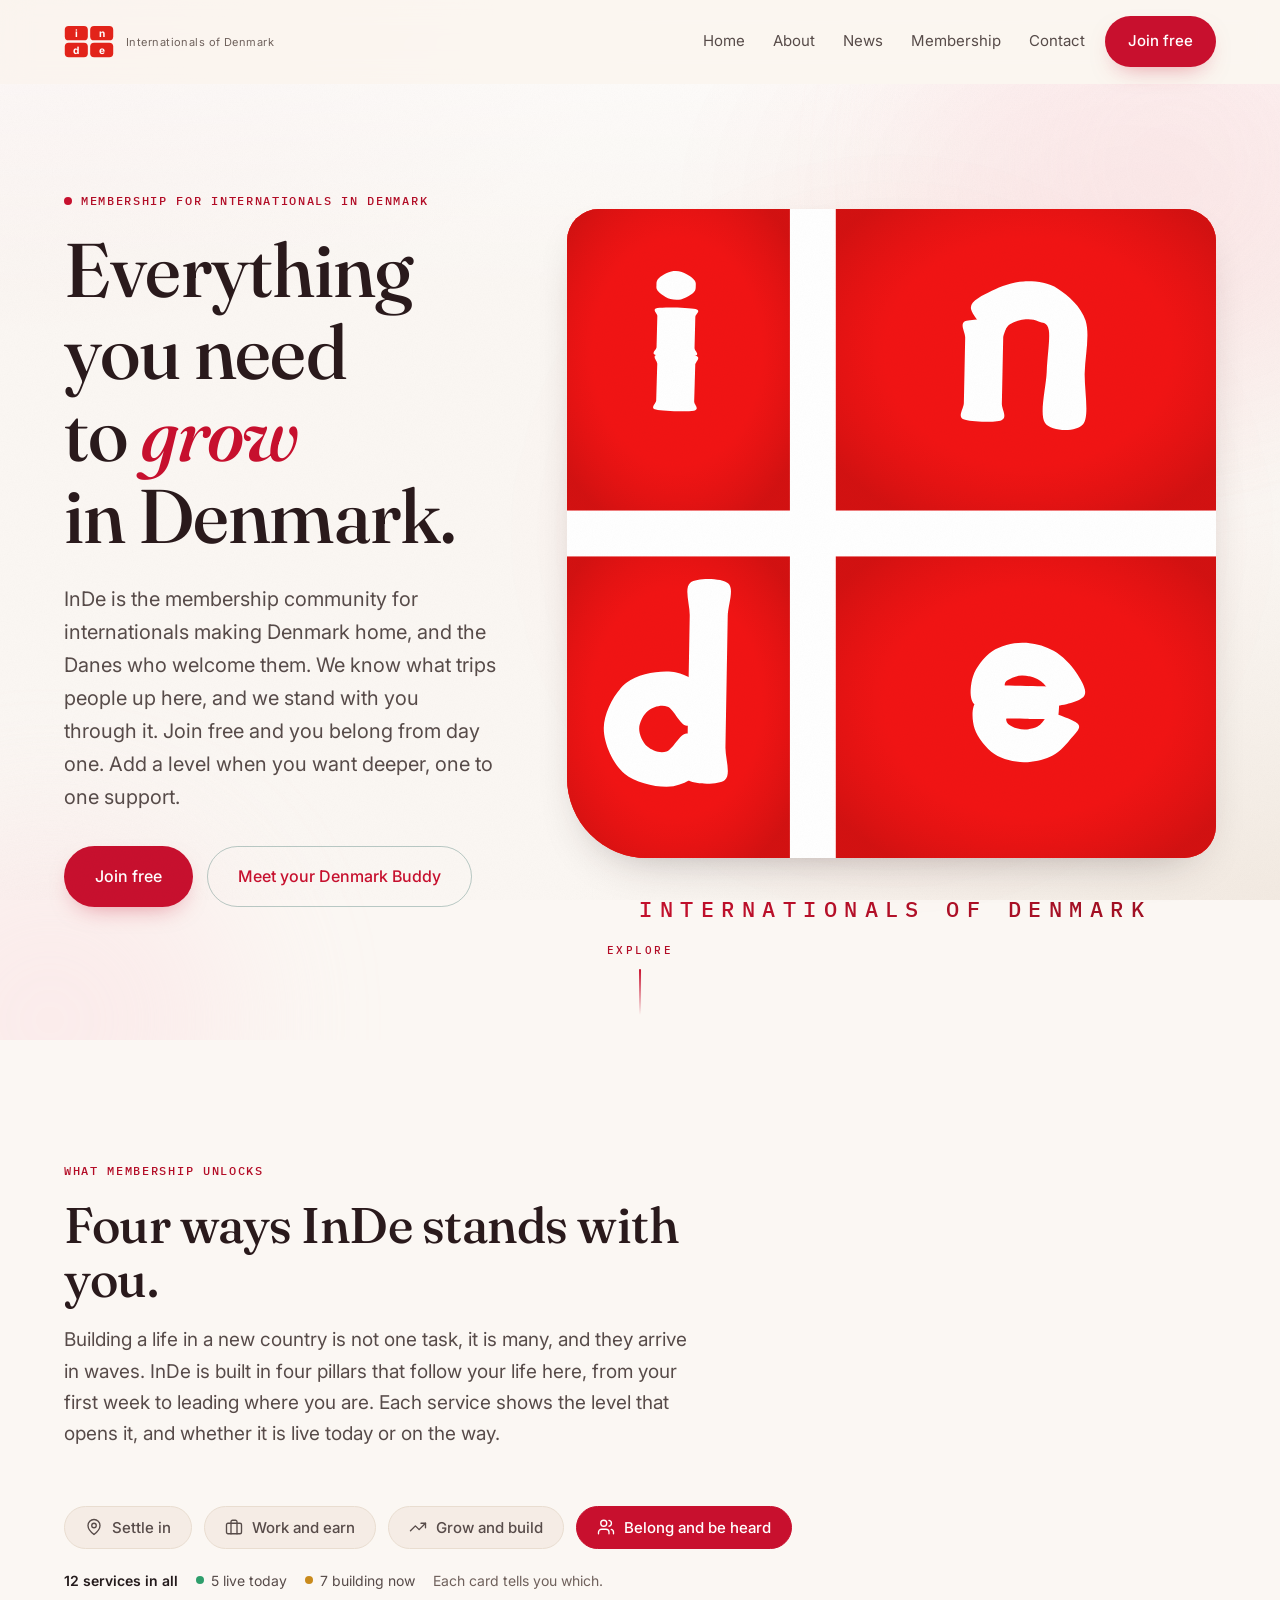
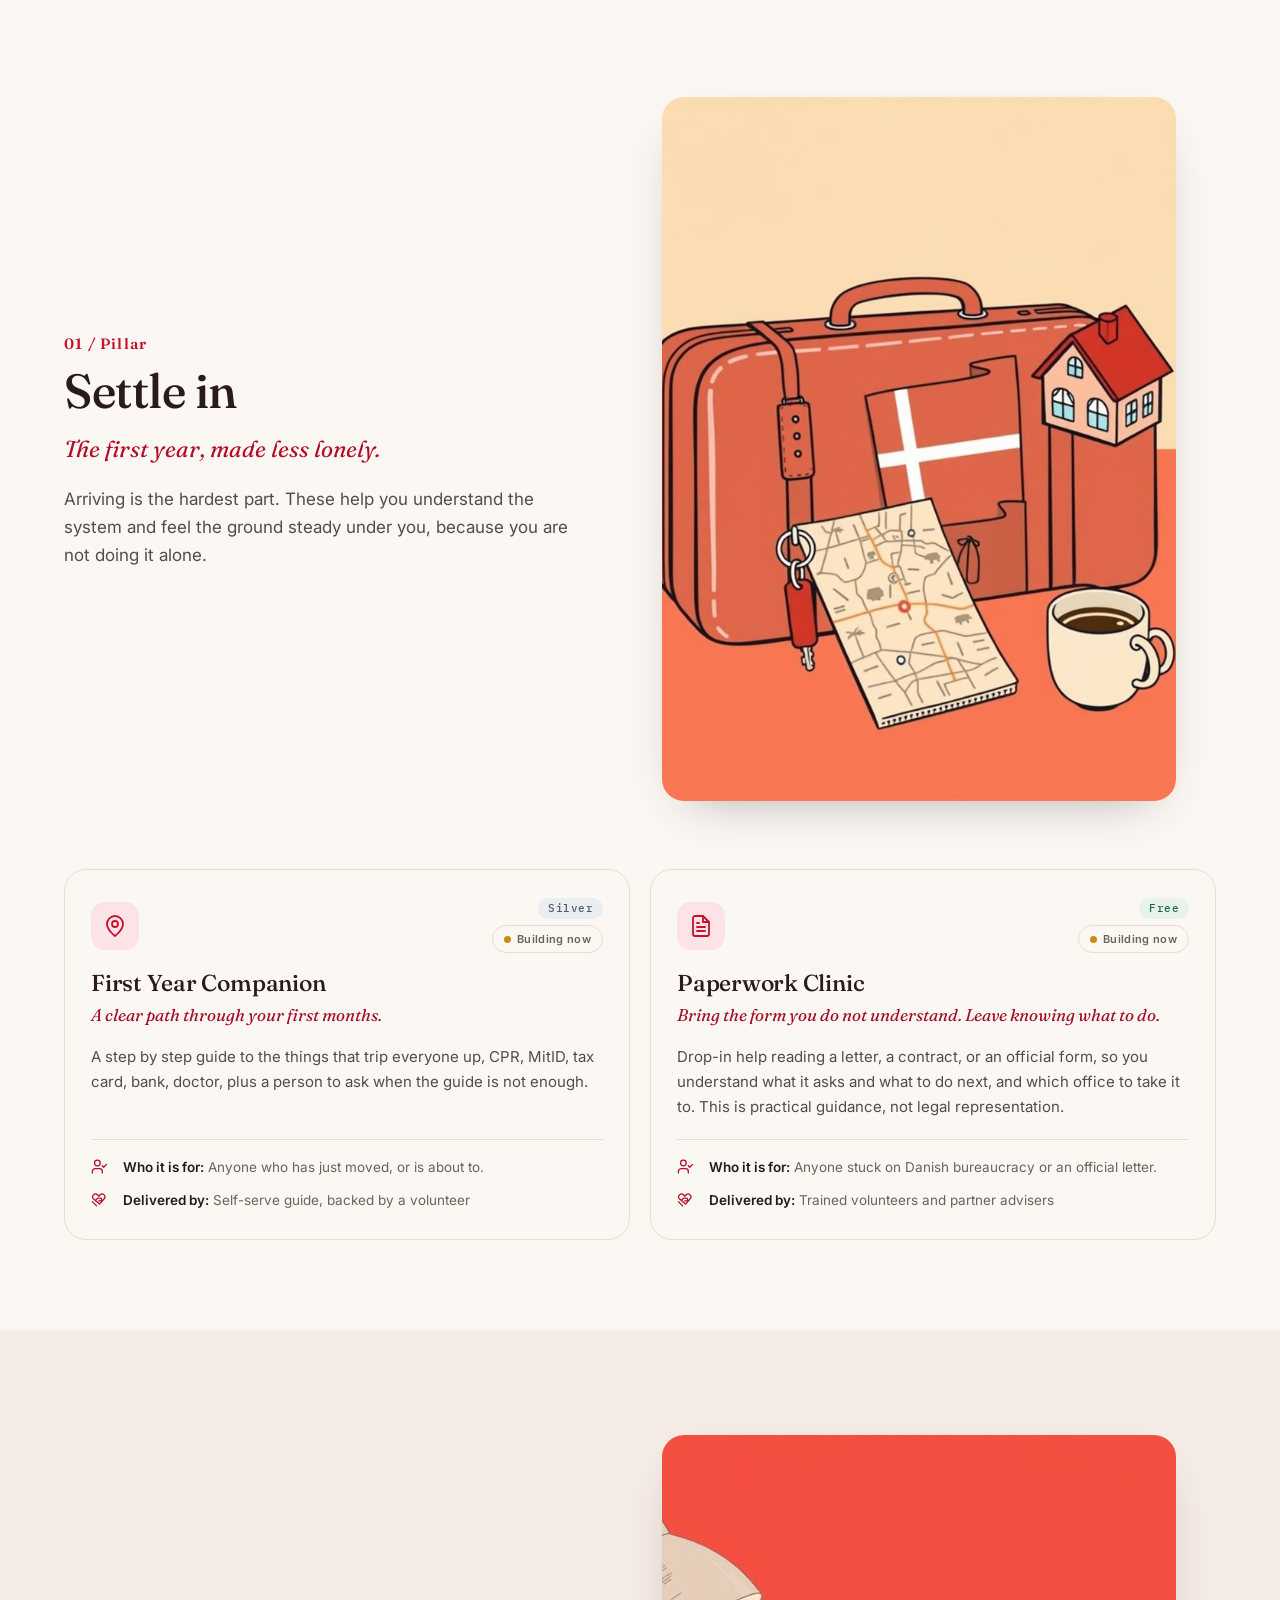
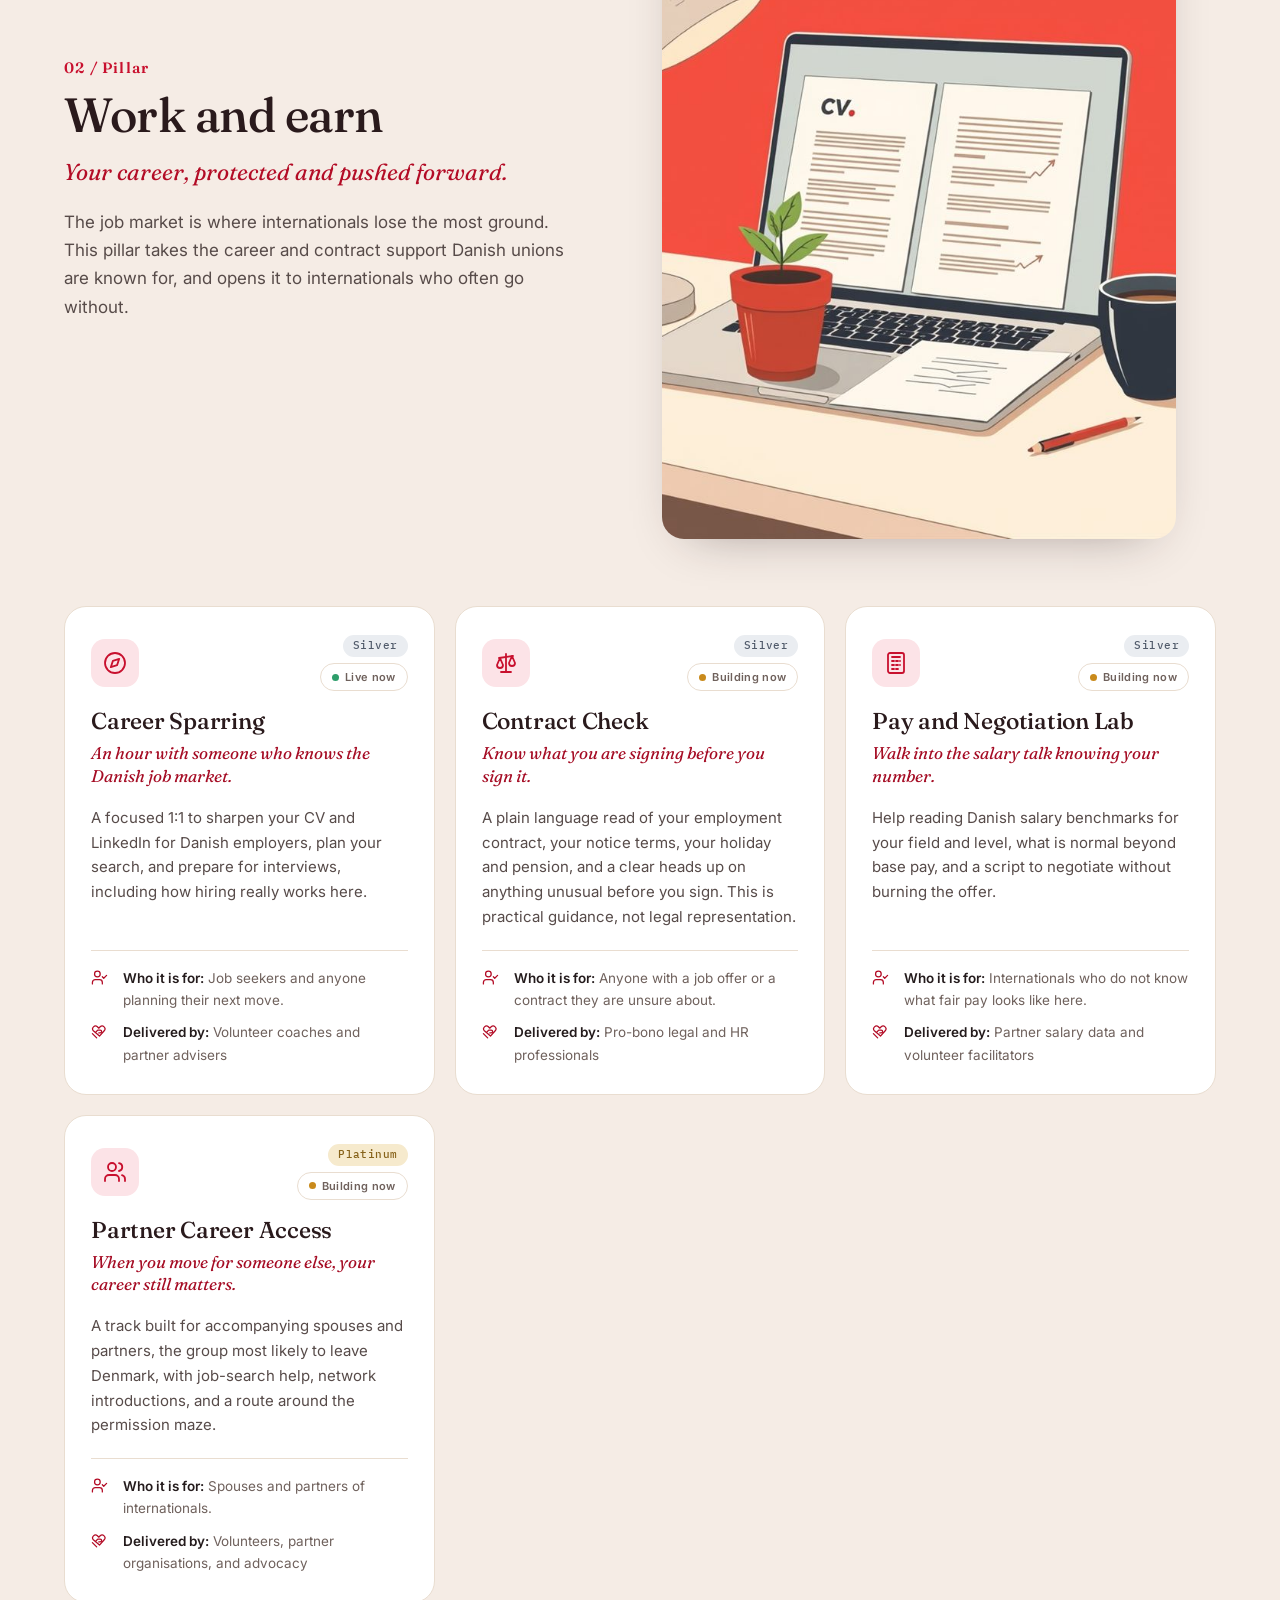
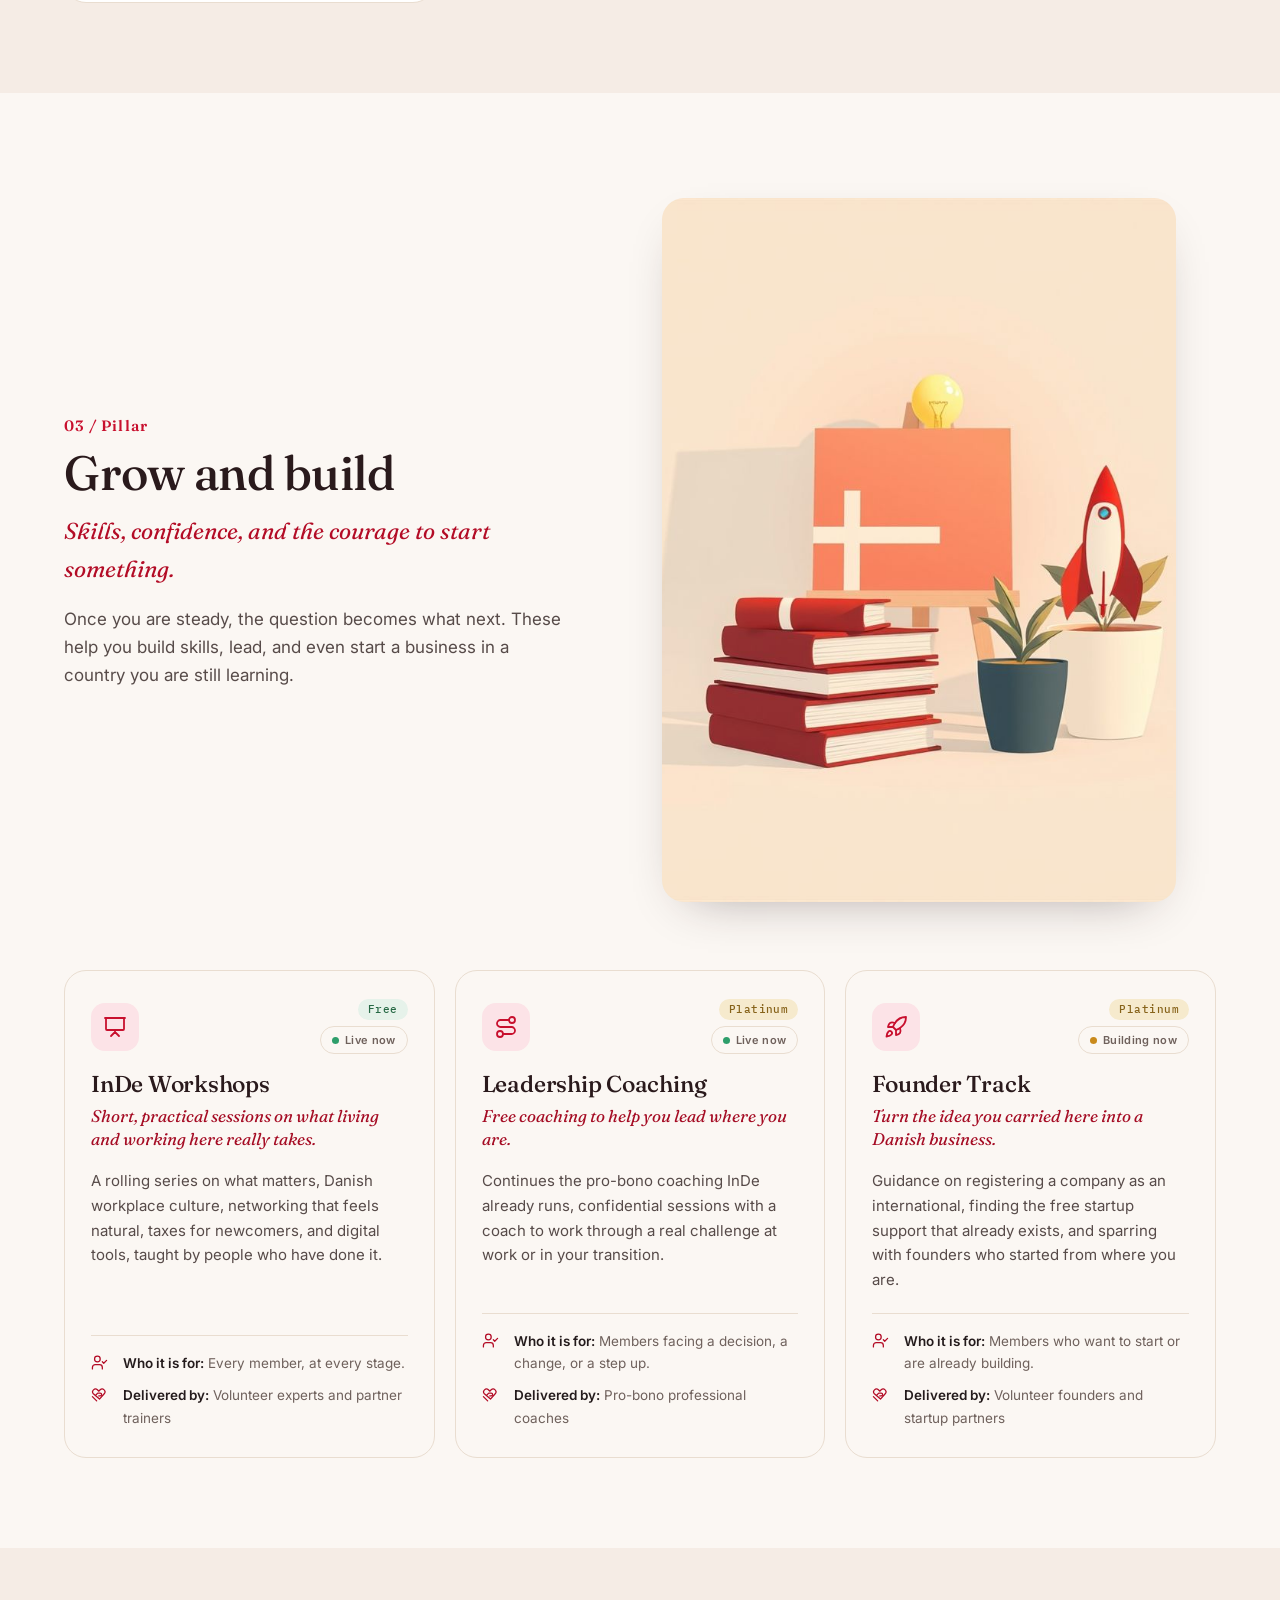
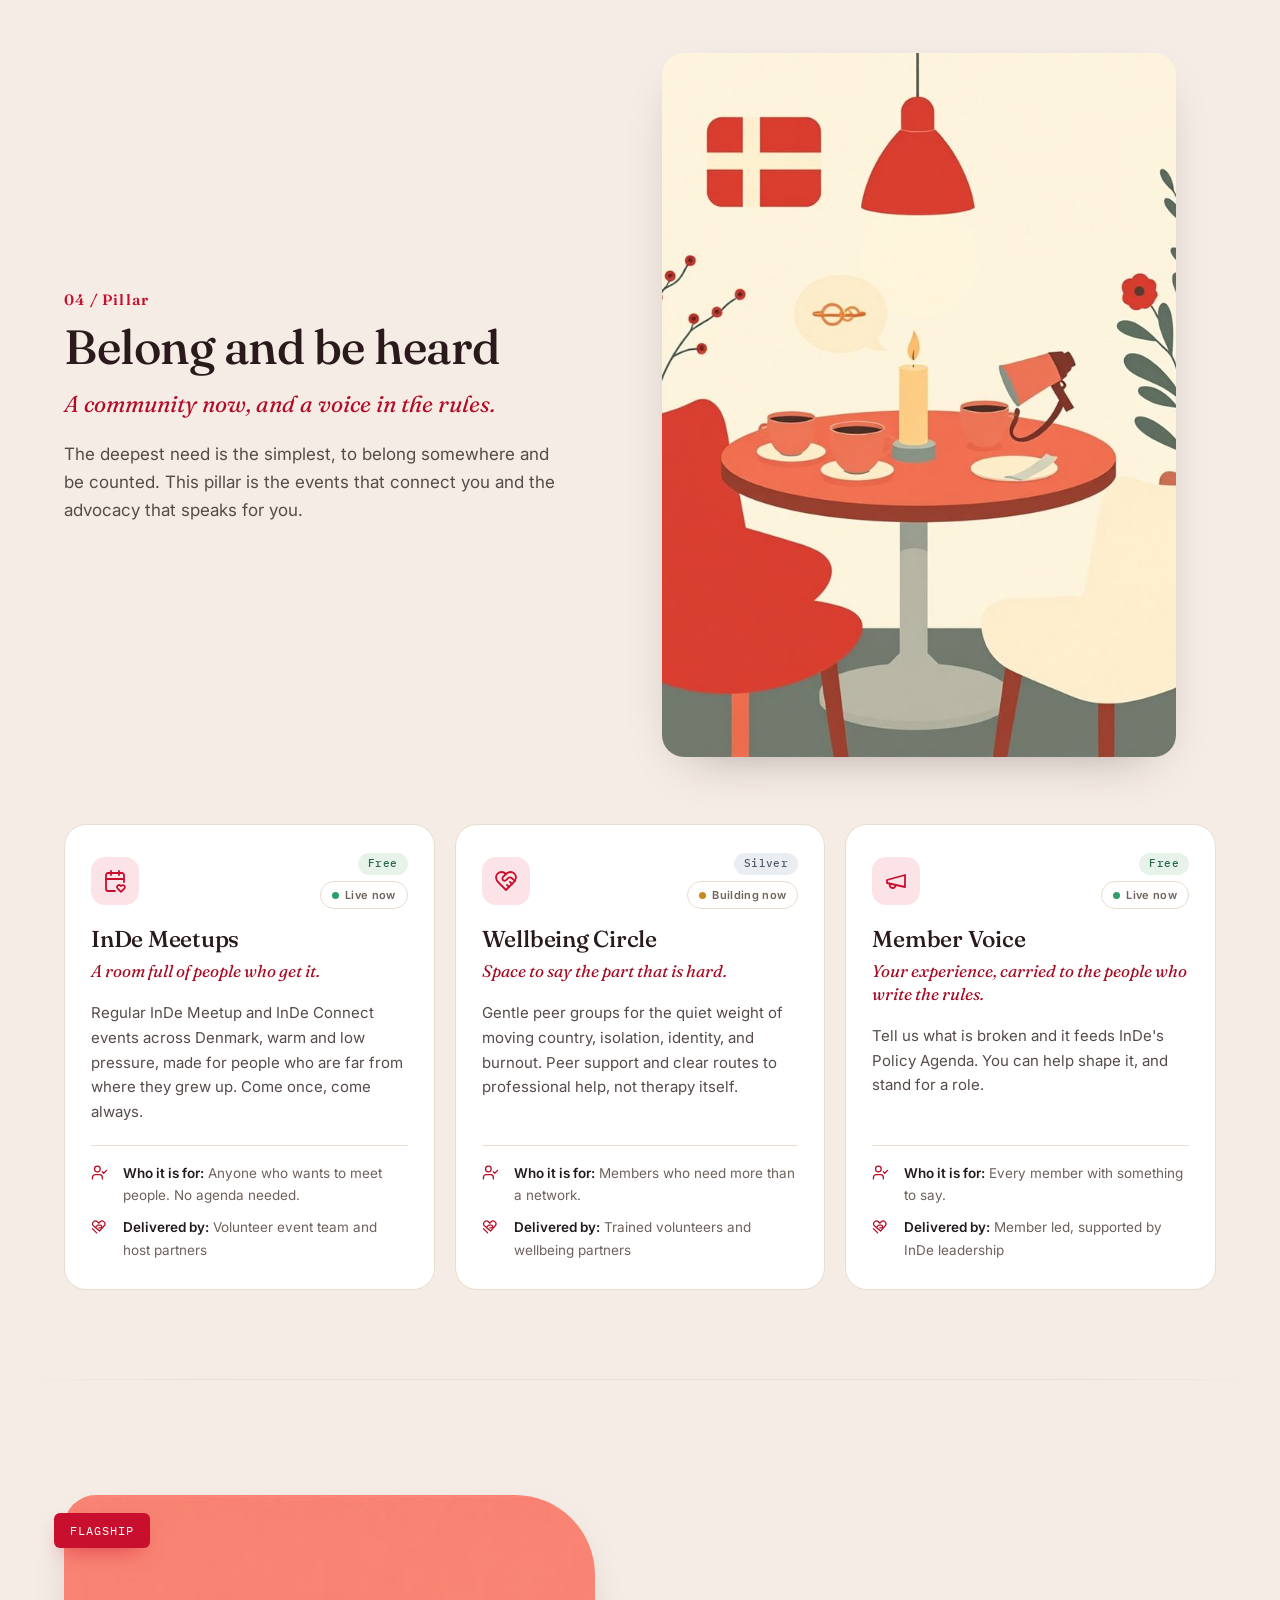
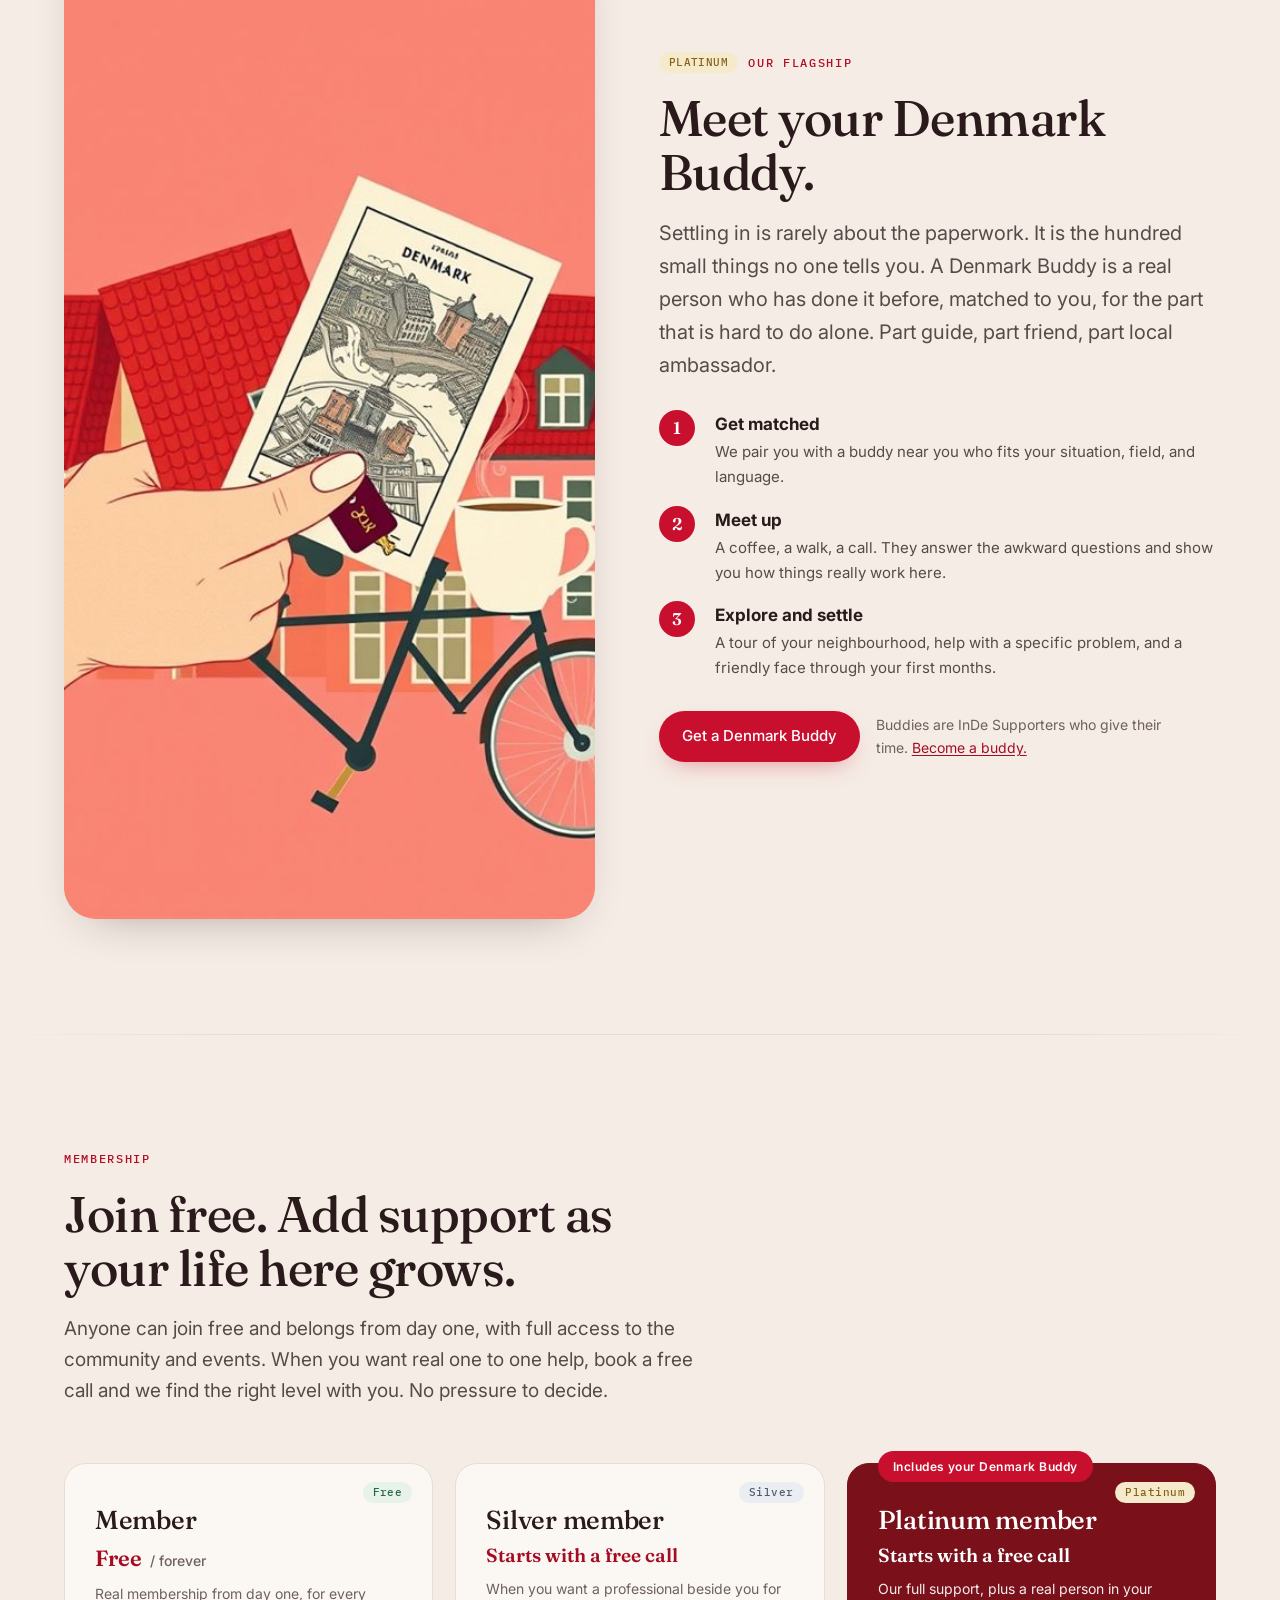
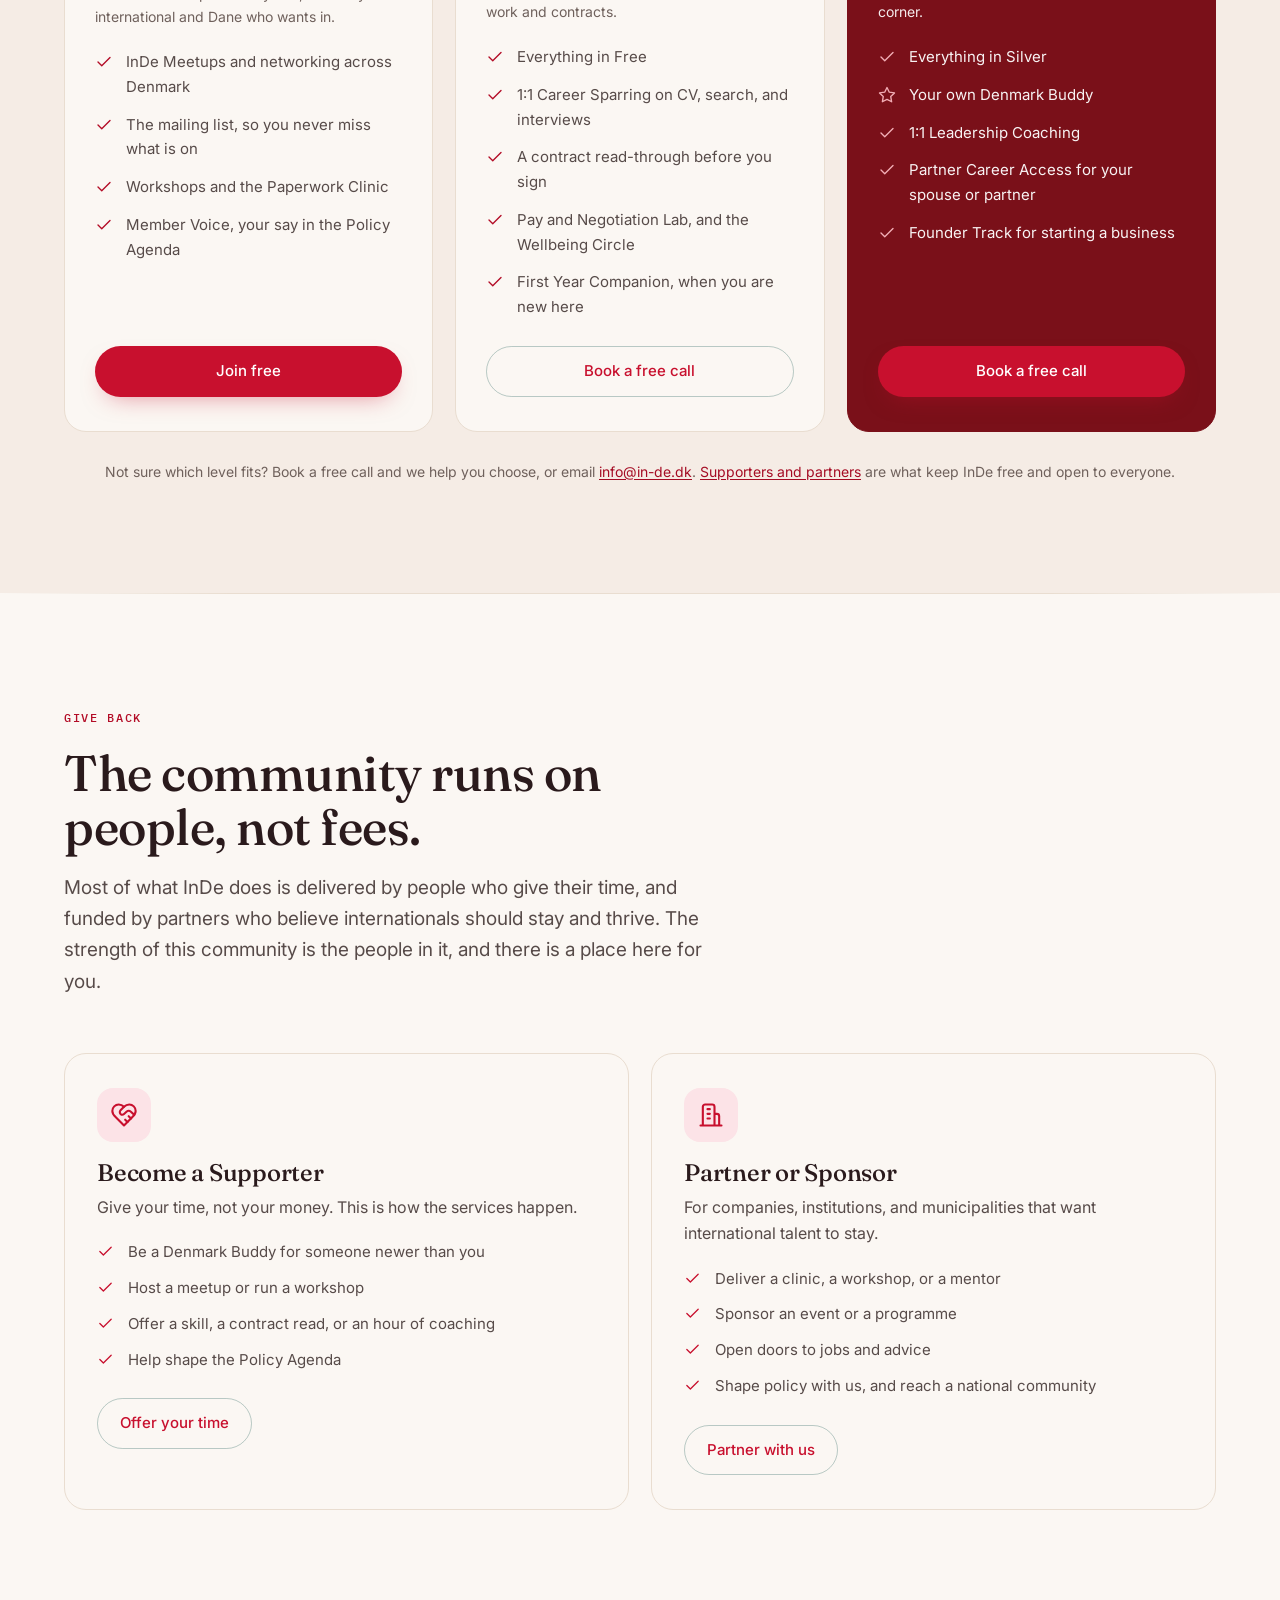
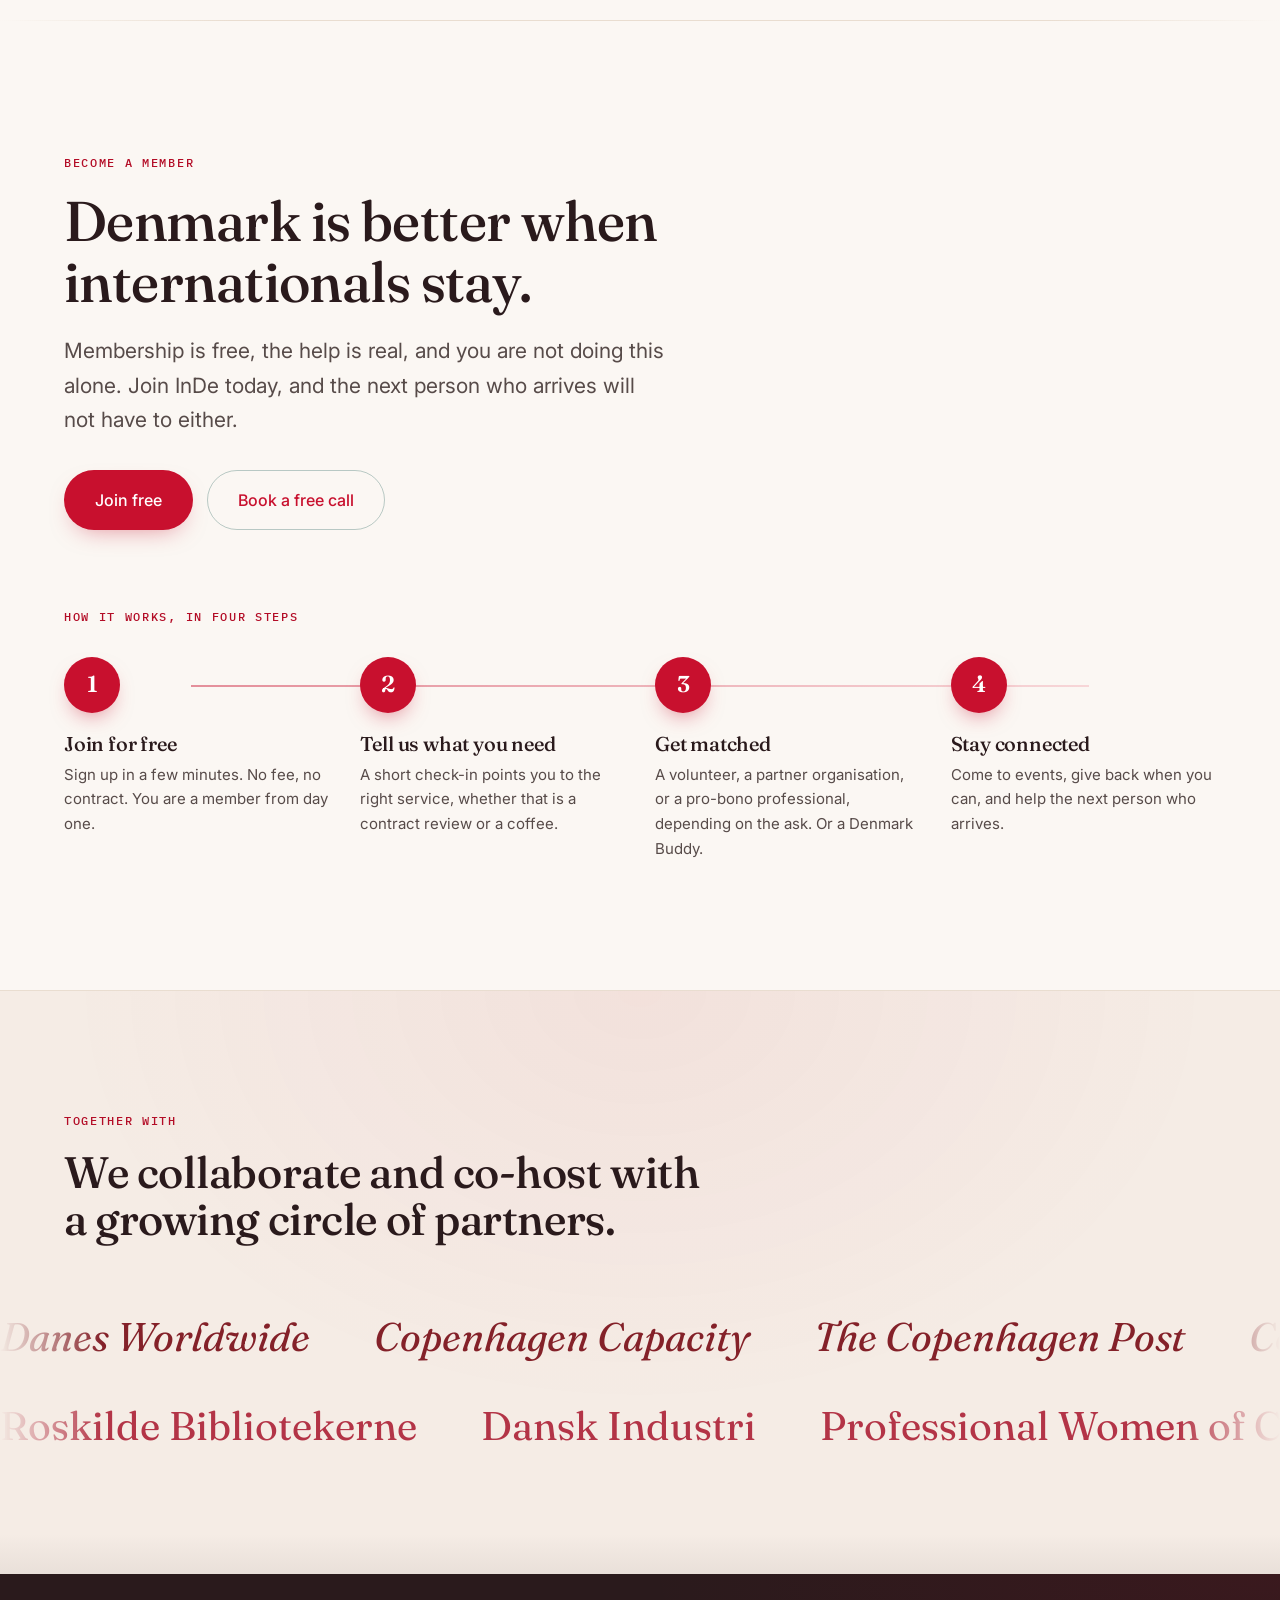
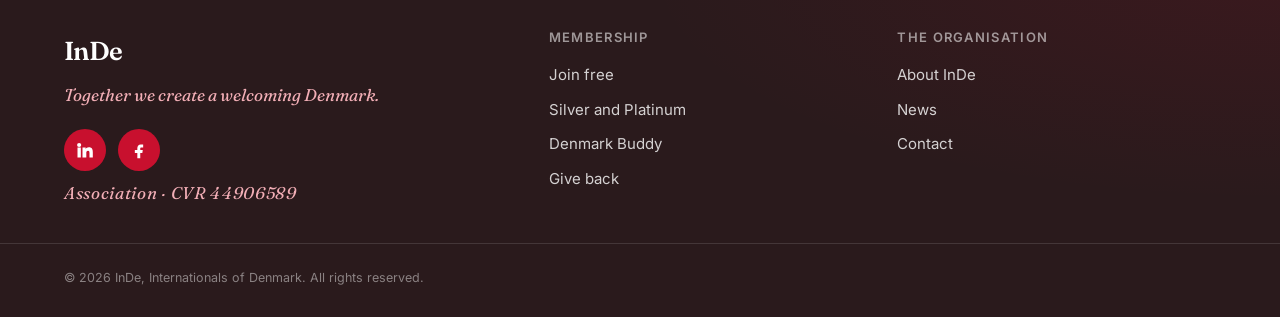
==== commit 853f9d24: "Chief-editor concision pass + QA fixes Copy: tightened every section per a plain-language edit (cut " ====
--- a/index.html
+++ b/index.html
@@ -15,13 +15,15 @@
 <meta property="og:title" content="Membership for internationals in Denmark | InDe" />
 <meta property="og:description" content="Join free for events, networking, and a voice. Add Silver or Platinum for coaching, contract checks, and your own Denmark Buddy." />
 <meta property="og:url" content="https://in-de.dk/membership/" />
-<meta property="og:image" content="https://in-de.dk/assets/img/hero-summer.jpg" />
-<meta property="og:image:alt" content="A Copenhagen canal lined with red-roofed houses in summer." />
+<meta property="og:image" content="https://in-de.dk/assets/brand/indelogo1000x1000.png" />
+<meta property="og:image:width" content="1000" />
+<meta property="og:image:height" content="1000" />
+<meta property="og:image:alt" content="The InDe logo: four red tiles spelling inde." />
 <meta property="og:locale" content="en_DK" />
 <meta name="twitter:card" content="summary_large_image" />
 <meta name="twitter:title" content="Membership for internationals in Denmark | InDe" />
 <meta name="twitter:description" content="Join free. Add a level when you want deeper support. Run by volunteers and partners." />
-<meta name="twitter:image" content="https://in-de.dk/assets/img/hero-summer.jpg" />
+<meta name="twitter:image" content="https://in-de.dk/assets/brand/indelogo1000x1000.png" />
 <link rel="preconnect" href="https://fonts.googleapis.com" />
 <link rel="preconnect" href="https://fonts.gstatic.com" crossorigin />
 <link href="https://fonts.googleapis.com/css2?family=Fraunces:opsz,wght@9..144,400;9..144,500;9..144,600&family=Inter:wght@400;500;600;700&family=IBM+Plex+Mono:wght@500&display=swap" rel="stylesheet" />
@@ -34,7 +36,7 @@
   "name": "InDe, Internationals of Denmark",
   "alternateName": "InDe",
   "url": "https://in-de.dk/",
-  "logo": "https://in-de.dk/assets/brand/apple-touch-icon.png",
+  "logo": "https://in-de.dk/assets/brand/indelogo1000x1000.png",
   "description": "A membership organisation for internationals in Denmark and the Danes who welcome them.",
   "foundingDate": "2024",
   "areaServed": "DK",
@@ -119,7 +121,7 @@
         <span class="line">in Denmark.</span>
       </h1>
       <p class="hero-lede reveal">
-        InDe is the membership community for internationals making Denmark home, and the Danes who welcome them. We know the things that trip people up here, and we stand with you through them. Join free and you belong from day one. Add a level when you want deeper, one to one support.
+        InDe is the membership community for internationals making Denmark home, and the Danes who welcome them. We know what trips people up here, and we stand with you through it. Join free and you belong from day one. Add a level when you want deeper, one to one support.
       </p>
       <div class="hero-cta reveal">
         <a class="btn btn-solid btn-lg" href="#tiers">Join free</a>
@@ -186,7 +188,7 @@
       <p class="kicker">What membership unlocks</p>
       <h2>Four ways InDe stands with you.</h2>
       <p class="sec-lede">
-        Building a life in a new country is not one task, it is many, and they arrive in waves. InDe is built in four pillars that follow your life here, from your first week to leading where you are. Each service shows the membership level that opens it, and whether it is live today or on the way.
+        Building a life in a new country is not one task, it is many, and they arrive in waves. InDe is built in four pillars that follow your life here, from your first week to leading where you are. Each service shows the level that opens it, and whether it is live today or on the way.
       </p>
     </header>
 
@@ -211,9 +213,9 @@
     <div class="buddy-copy reveal">
       <p class="kicker"><span class="lvl-chip lvl-platinum">Platinum</span> Our flagship</p>
       <h2>Meet your Denmark Buddy.</h2>
-      <p class="buddy-lede">Settling in is rarely about the paperwork. It is the hundred small things no one tells you. A Denmark Buddy is a real person who has done it before, matched to you, in your corner for the part that is hard to do alone. Part guide, part friend, part local ambassador.</p>
+      <p class="buddy-lede">Settling in is rarely about the paperwork. It is the hundred small things no one tells you. A Denmark Buddy is a real person who has done it before, matched to you, for the part that is hard to do alone. Part guide, part friend, part local ambassador.</p>
       <ol class="buddy-steps">
-        <li><span class="bn">1</span><div><b>Get matched</b><p>We pair you with a buddy near you who fits your situation, your field, and your language.</p></div></li>
+        <li><span class="bn">1</span><div><b>Get matched</b><p>We pair you with a buddy near you who fits your situation, field, and language.</p></div></li>
         <li><span class="bn">2</span><div><b>Meet up</b><p>A coffee, a walk, a call. They answer the awkward questions and show you how things really work here.</p></div></li>
         <li><span class="bn">3</span><div><b>Explore and settle</b><p>A tour of your neighbourhood, help with a specific problem, and a friendly face through your first months.</p></div></li>
       </ol>
@@ -231,7 +233,7 @@
     <header class="sec-head reveal">
       <p class="kicker">Membership</p>
       <h2>Join free. Add support as your life here grows.</h2>
-      <p class="sec-lede">Anyone can join free and belongs from day one, with full access to the community and events. When you want real one to one help, book a free call and we find the right level with you. No cost to talk, and no pressure to decide.</p>
+      <p class="sec-lede">Anyone can join free and belongs from day one, with full access to the community and events. When you want real one to one help, book a free call and we find the right level with you. No pressure to decide.</p>
     </header>
 
     <div class="tier-grid">
@@ -239,14 +241,14 @@
         <span class="tier-lvl lvl-free">Free</span>
         <h3>Member</h3>
         <p class="tier-price">Free <span>/ forever</span></p>
-        <p class="tier-note">Real membership from day one, for every international and every Dane who wants in.</p>
+        <p class="tier-note">Real membership from day one, for every international and Dane who wants in.</p>
         <ul class="tier-list">
           <li><i data-i="check"></i> InDe Meetups and networking across Denmark</li>
           <li><i data-i="check"></i> The mailing list, so you never miss what is on</li>
           <li><i data-i="check"></i> Workshops and the Paperwork Clinic</li>
           <li><i data-i="check"></i> Member Voice, your say in the Policy Agenda</li>
         </ul>
-        <a class="btn btn-solid btn-block" href="https://in-de.dk/contact/" target="_blank" rel="noopener">Join free</a>
+        <a class="btn btn-solid btn-block" href="https://in-de.dk/contact/">Join free</a>
       </article>
 
       <article class="tier reveal">
@@ -261,7 +263,7 @@
           <li><i data-i="check"></i> Pay and Negotiation Lab, and the Wellbeing Circle</li>
           <li><i data-i="check"></i> First Year Companion, when you are new here</li>
         </ul>
-        <a class="btn btn-ghost btn-block" href="https://in-de.dk/contact/" target="_blank" rel="noopener">Book a free call</a>
+        <a class="btn btn-ghost btn-block" href="https://in-de.dk/contact/">Book a free call</a>
       </article>
 
       <article class="tier tier-feature reveal">
@@ -277,7 +279,7 @@
           <li><i data-i="check"></i> Partner Career Access for your spouse or partner</li>
           <li><i data-i="check"></i> Founder Track for starting a business</li>
         </ul>
-        <a class="btn btn-solid btn-block" href="https://in-de.dk/contact/" target="_blank" rel="noopener">Book a free call</a>
+        <a class="btn btn-solid btn-block" href="https://in-de.dk/contact/">Book a free call</a>
       </article>
     </div>
     <p class="tier-foot">Not sure which level fits? Book a free call and we help you choose, or email <a href="mailto:info@in-de.dk">info@in-de.dk</a>. <a href="#give">Supporters and partners</a> are what keep InDe free and open to everyone.</p>
@@ -296,14 +298,14 @@
       <article class="give-card reveal">
         <div class="give-ico"><i data-i="heart-handshake"></i></div>
         <h3>Become a Supporter</h3>
-        <p>Give your time, not your money. This is how the services actually happen.</p>
+        <p>Give your time, not your money. This is how the services happen.</p>
         <ul class="give-list">
           <li><i data-i="check"></i> Be a Denmark Buddy for someone newer than you</li>
           <li><i data-i="check"></i> Host a meetup or run a workshop</li>
           <li><i data-i="check"></i> Offer a skill, a contract read, or an hour of coaching</li>
           <li><i data-i="check"></i> Help shape the Policy Agenda</li>
         </ul>
-        <a class="btn btn-ghost" href="https://in-de.dk/contact/" target="_blank" rel="noopener">Offer your time</a>
+        <a class="btn btn-ghost" href="https://in-de.dk/contact/">Offer your time</a>
       </article>
       <article class="give-card reveal">
         <div class="give-ico"><i data-i="building"></i></div>
@@ -315,7 +317,7 @@
           <li><i data-i="check"></i> Open doors to jobs and advice</li>
           <li><i data-i="check"></i> Shape policy with us, and reach a national community</li>
         </ul>
-        <a class="btn btn-ghost" href="https://in-de.dk/contact/" target="_blank" rel="noopener">Partner with us</a>
+        <a class="btn btn-ghost" href="https://in-de.dk/contact/">Partner with us</a>
       </article>
     </div>
   </div>
@@ -327,10 +329,10 @@
     <header class="finish-head reveal">
       <p class="kicker">Become a member</p>
       <h2>Denmark is better when internationals stay.</h2>
-      <p class="finish-lede">Membership is free, the help is real, and you are not doing this alone. Join InDe today, and the next person who arrives will not have to do it alone either.</p>
+      <p class="finish-lede">Membership is free, the help is real, and you are not doing this alone. Join InDe today, and the next person who arrives will not have to either.</p>
       <div class="finish-cta">
-        <a class="btn btn-solid btn-lg" href="https://in-de.dk/contact/" target="_blank" rel="noopener">Join free</a>
-        <a class="btn btn-ghost btn-lg" href="https://in-de.dk/contact/" target="_blank" rel="noopener">Book a free call</a>
+        <a class="btn btn-solid btn-lg" href="https://in-de.dk/contact/">Join free</a>
+        <a class="btn btn-ghost btn-lg" href="https://in-de.dk/contact/">Book a free call</a>
       </div>
     </header>
     <p class="finish-steps-label reveal">How it works, in four steps</p>
@@ -389,9 +391,9 @@
       </div>
       <div>
         <h2 class="foot-h">The organisation</h2>
-        <a href="https://in-de.dk/about/" target="_blank" rel="noopener">About InDe</a>
-        <a href="https://in-de.dk/news/" target="_blank" rel="noopener">News</a>
-        <a href="https://in-de.dk/contact/" target="_blank" rel="noopener">Contact</a>
+        <a href="https://in-de.dk/about/">About InDe</a>
+        <a href="https://in-de.dk/news/">News</a>
+        <a href="https://in-de.dk/contact/">Contact</a>
       </div>
     </nav>
   </div>
--- a/css/style.css
+++ b/css/style.css
@@ -614,7 +614,7 @@
   background-attachment: fixed, fixed;
   background-repeat: no-repeat, no-repeat;
 }
-@media (max-width: 940px) { body { background-attachment: scroll, scroll; } }
+@media (max-width: 940px) { body { background-attachment: scroll, scroll; } body::before { display: none; } }
 
 /* faint paper grain over the whole canvas (subtle, never touches legibility) */
 body::before {
@@ -626,8 +626,8 @@
 @media (prefers-reduced-motion: reduce) { body::before { opacity: 0.03; } }
 
 /* section top seams: a centre-fading hairline marks each edge */
-.buddy, .tiers, .give, .how, .faq, .join { position: relative; }
-.buddy::before, .tiers::before, .give::before, .how::before, .faq::before, .join::before {
+.buddy, .tiers, .give, .finish { position: relative; }
+.buddy::before, .tiers::before, .give::before, .finish::before {
   content: ""; position: absolute; inset-block-start: 0; inset-inline: 0; height: 1px; pointer-events: none;
   background: linear-gradient(90deg, transparent 0%, var(--line) 18%, var(--line) 82%, transparent 100%);
 }
@@ -668,6 +668,7 @@
 .partners .marquee-track { display: flex; align-items: center; gap: clamp(40px, 5vw, 78px); width: max-content; animation: scroll-x 48s linear infinite; }
 .partners .marquee-track.rev { animation: scroll-x 58s linear infinite reverse; }
 .partners .marquee:hover .marquee-track { animation-play-state: paused; }
+.partners.anim-paused .marquee-track { animation-play-state: paused; }
 .partners .marquee-track span { font-family: var(--font-display); font-style: italic; font-size: clamp(22px, 3.4vw, 40px); color: var(--teal-800); white-space: nowrap; opacity: .92; }
 .partners .marquee-track.rev span { font-style: normal; color: var(--coral-600); opacity: .82; }
 @media (prefers-reduced-motion: reduce) {
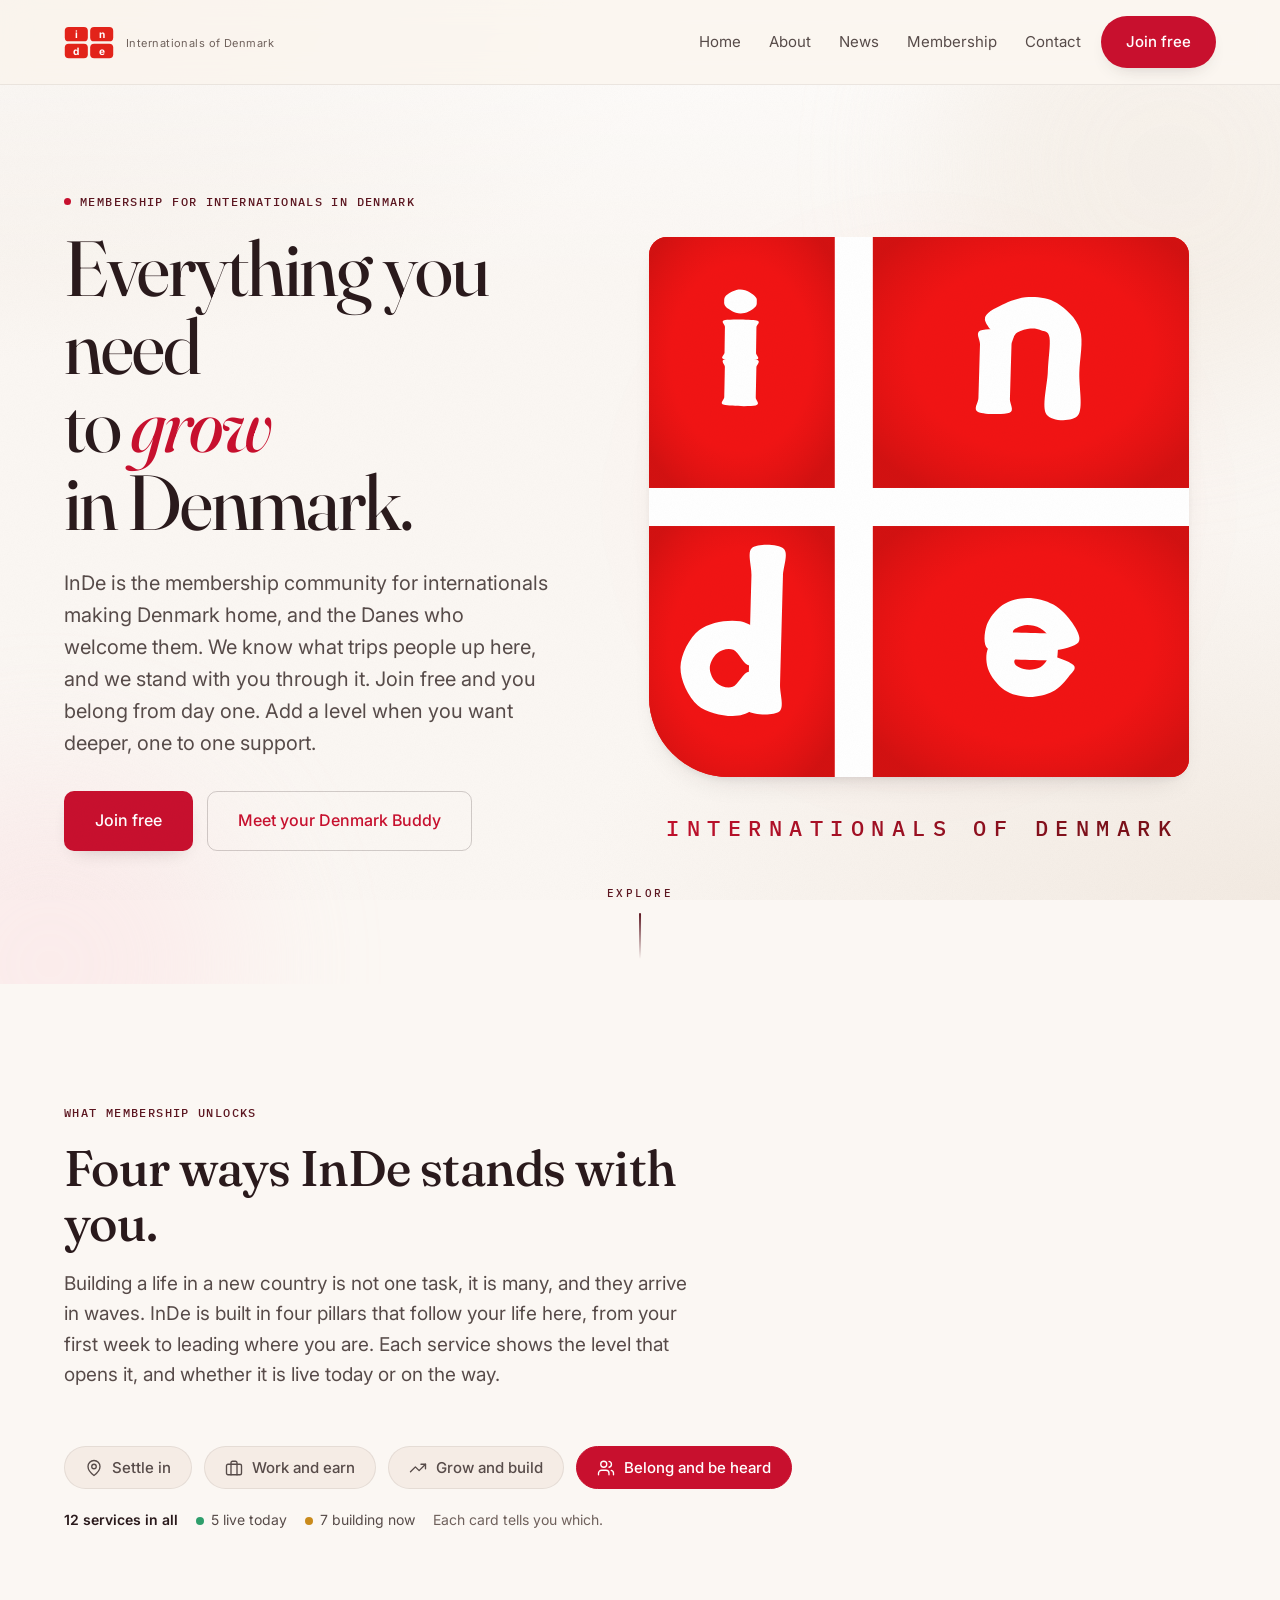
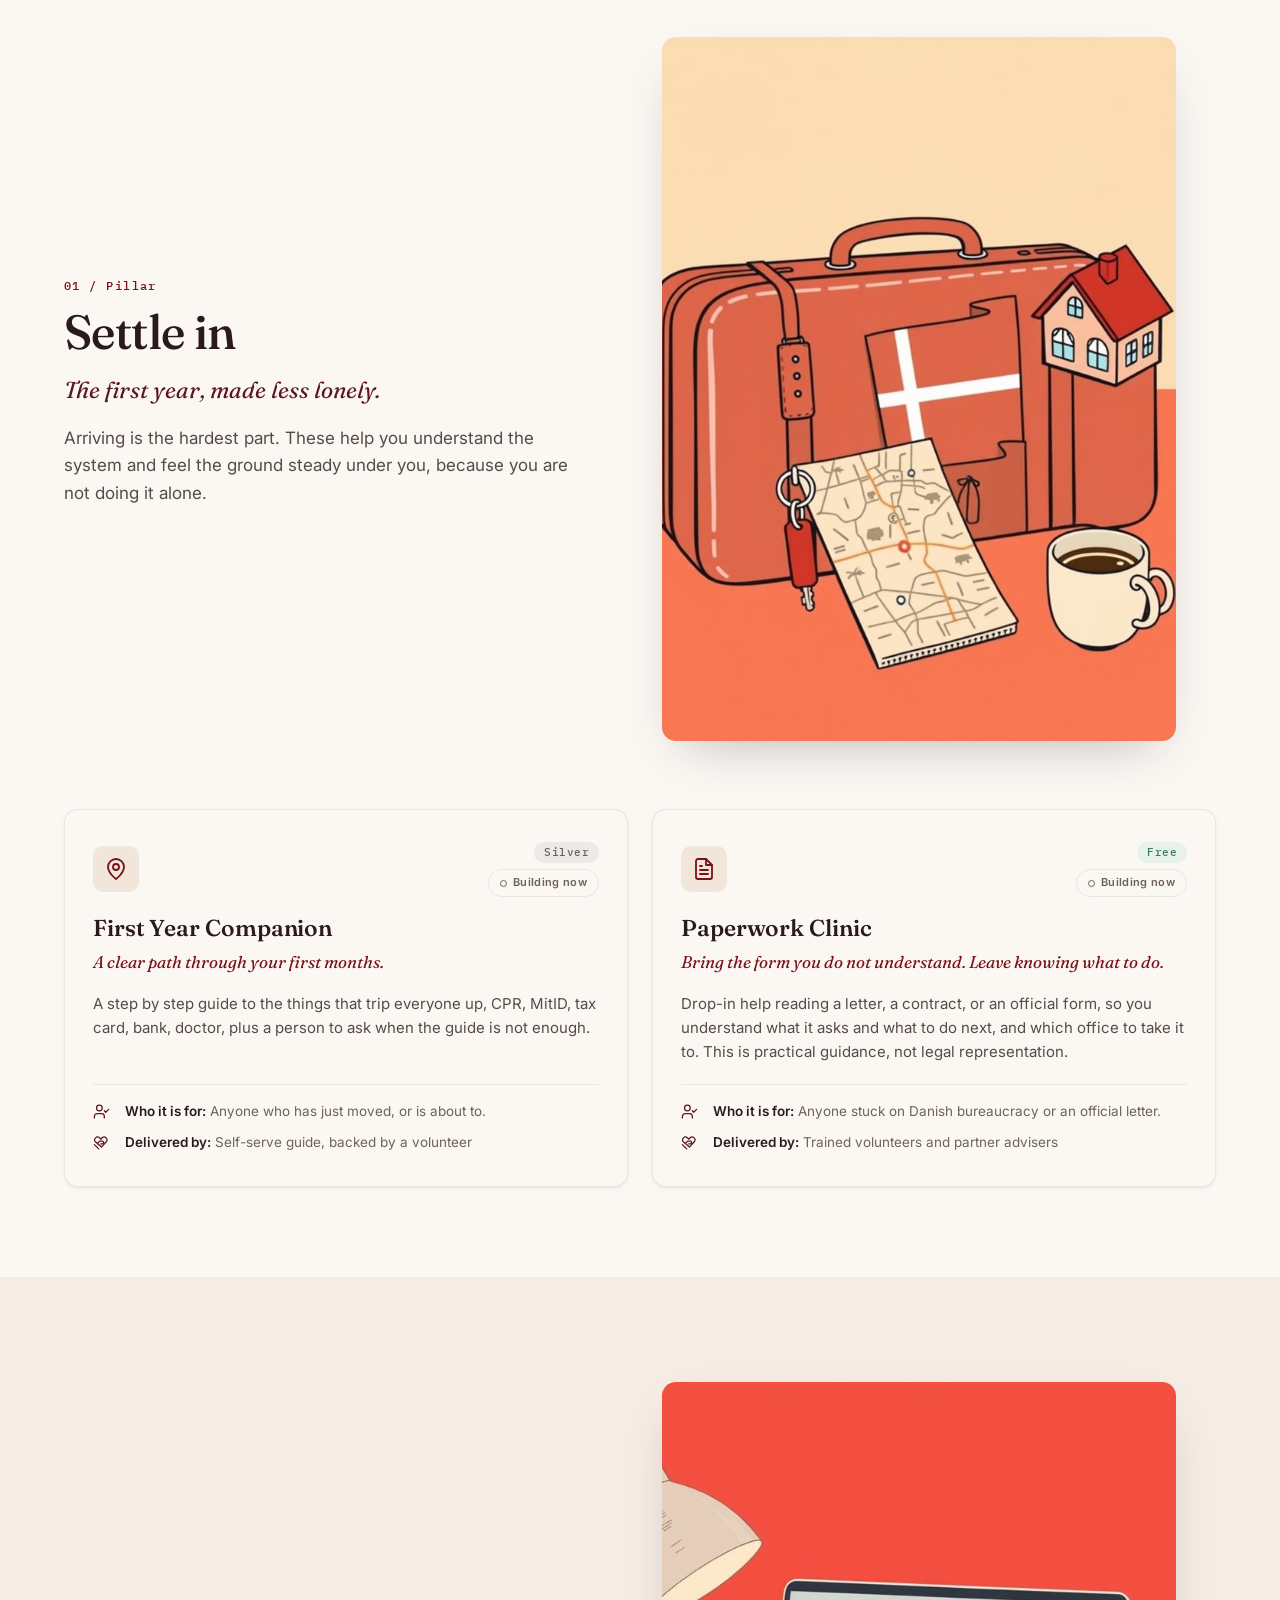
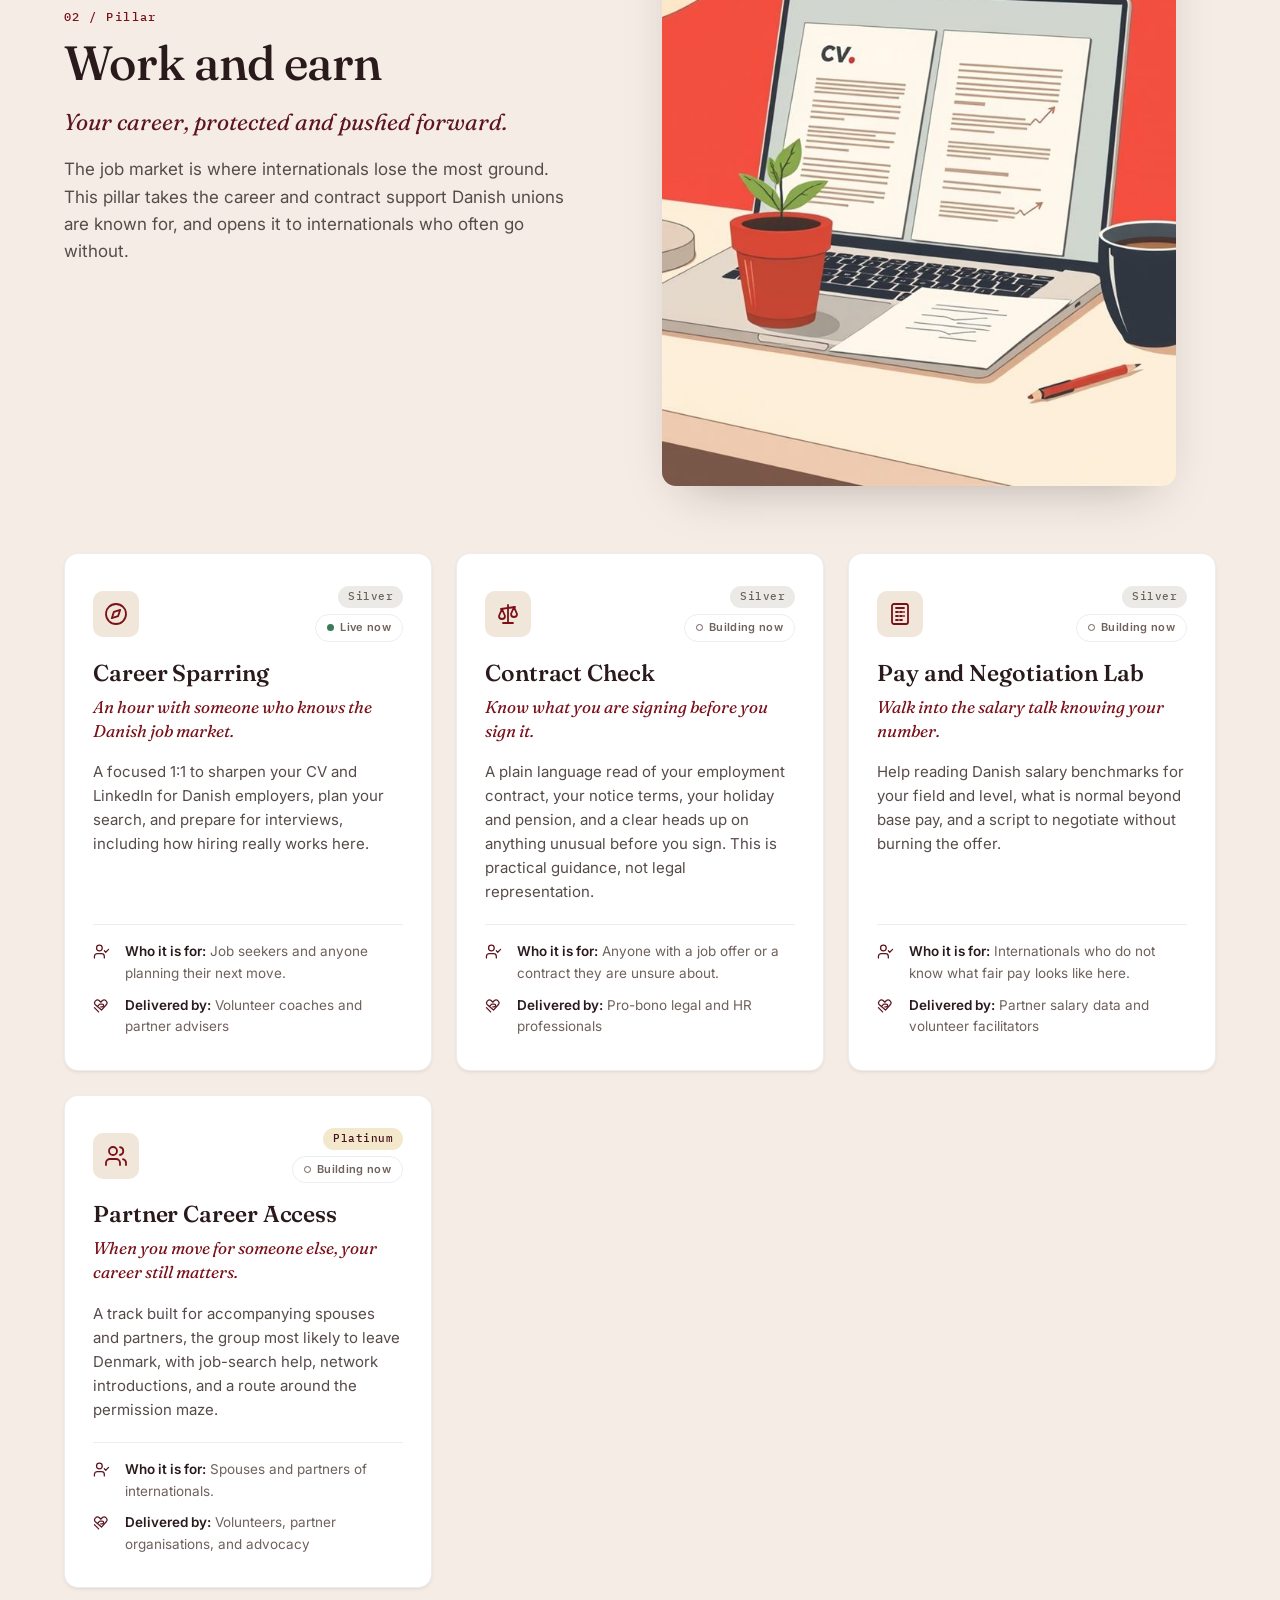
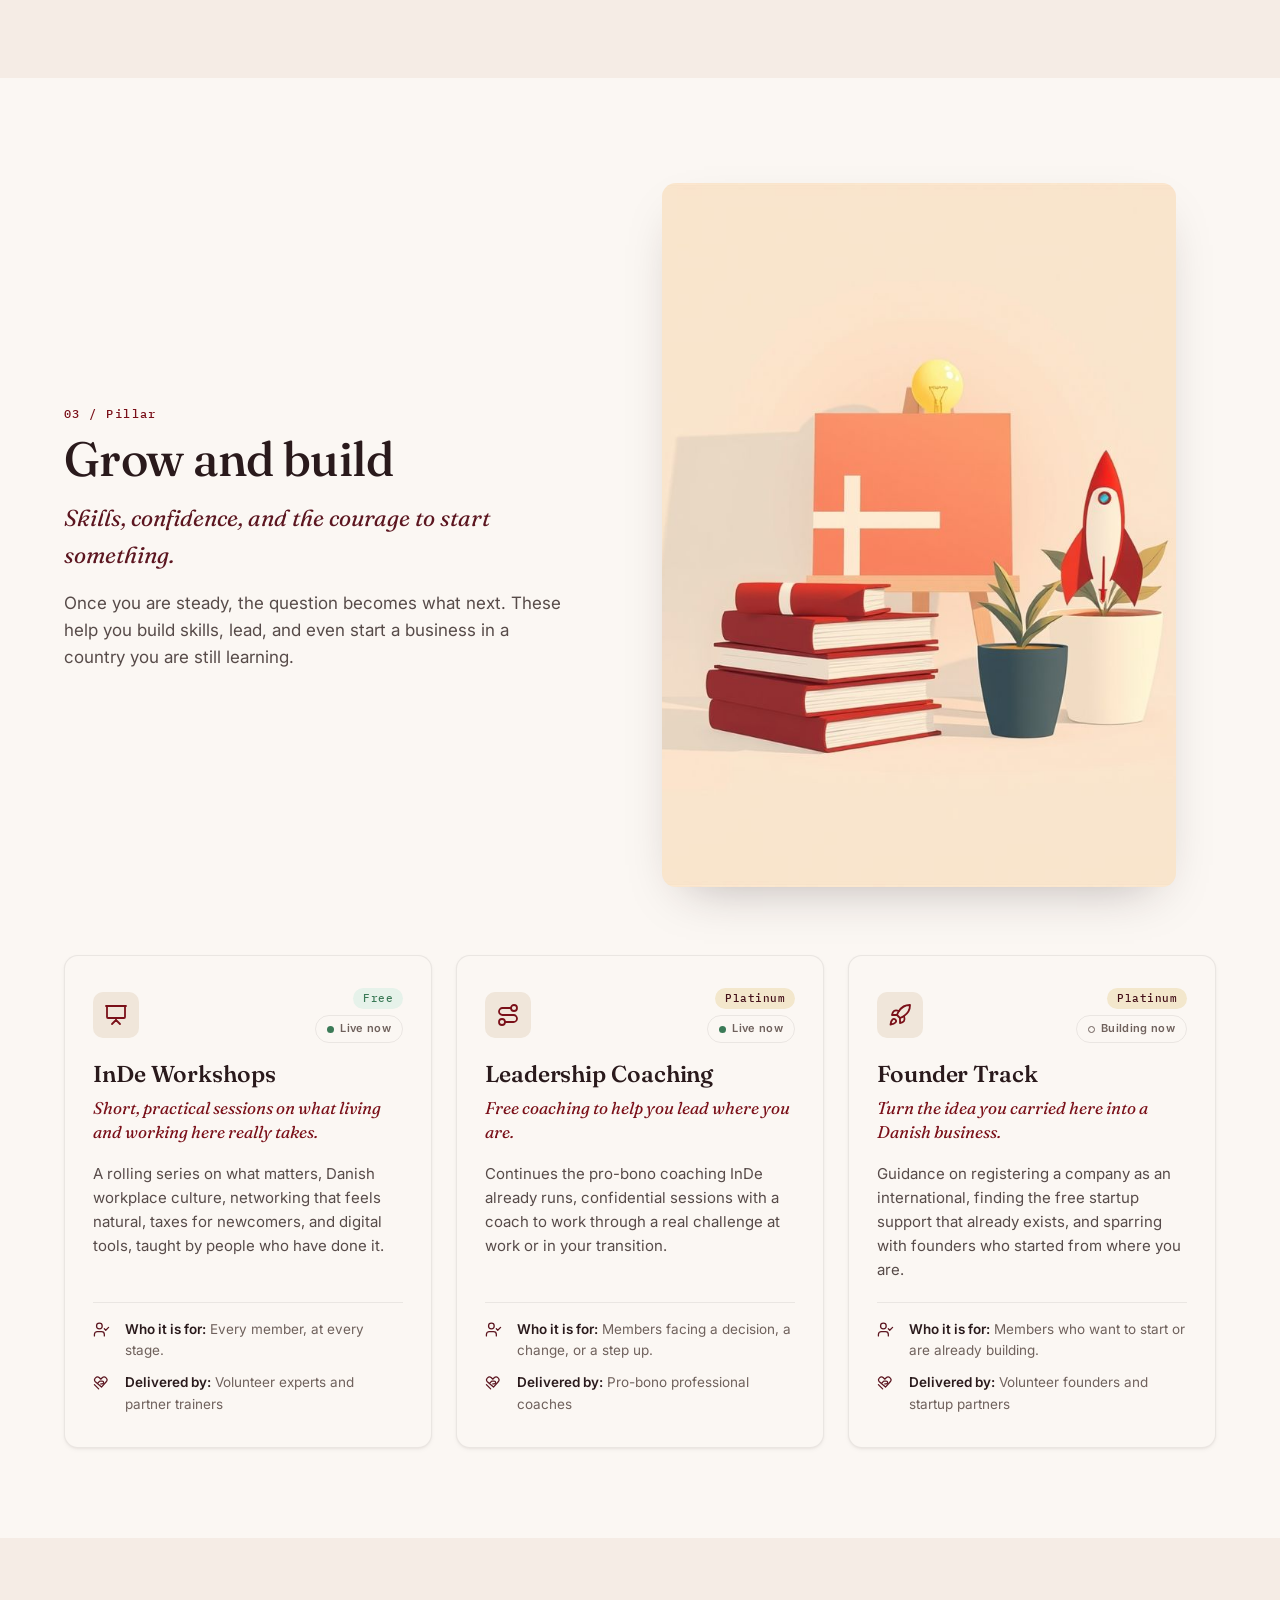
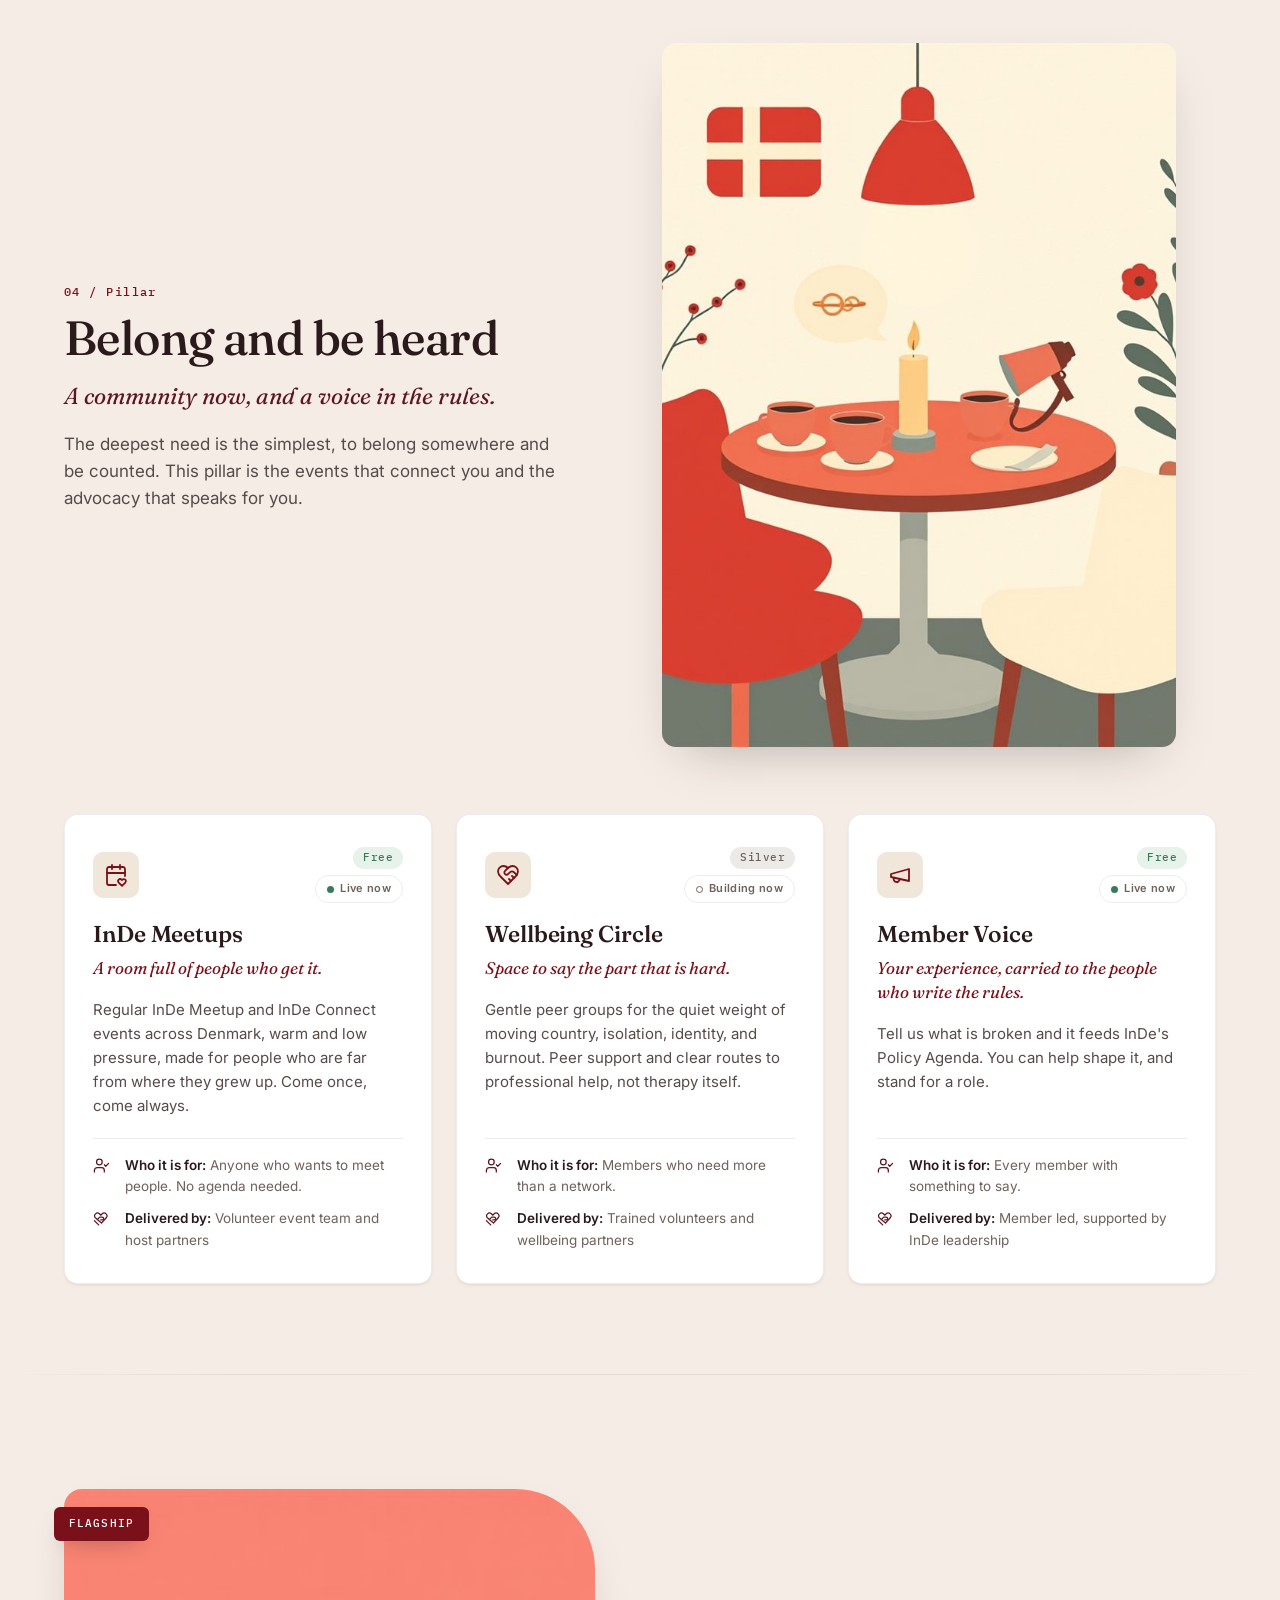
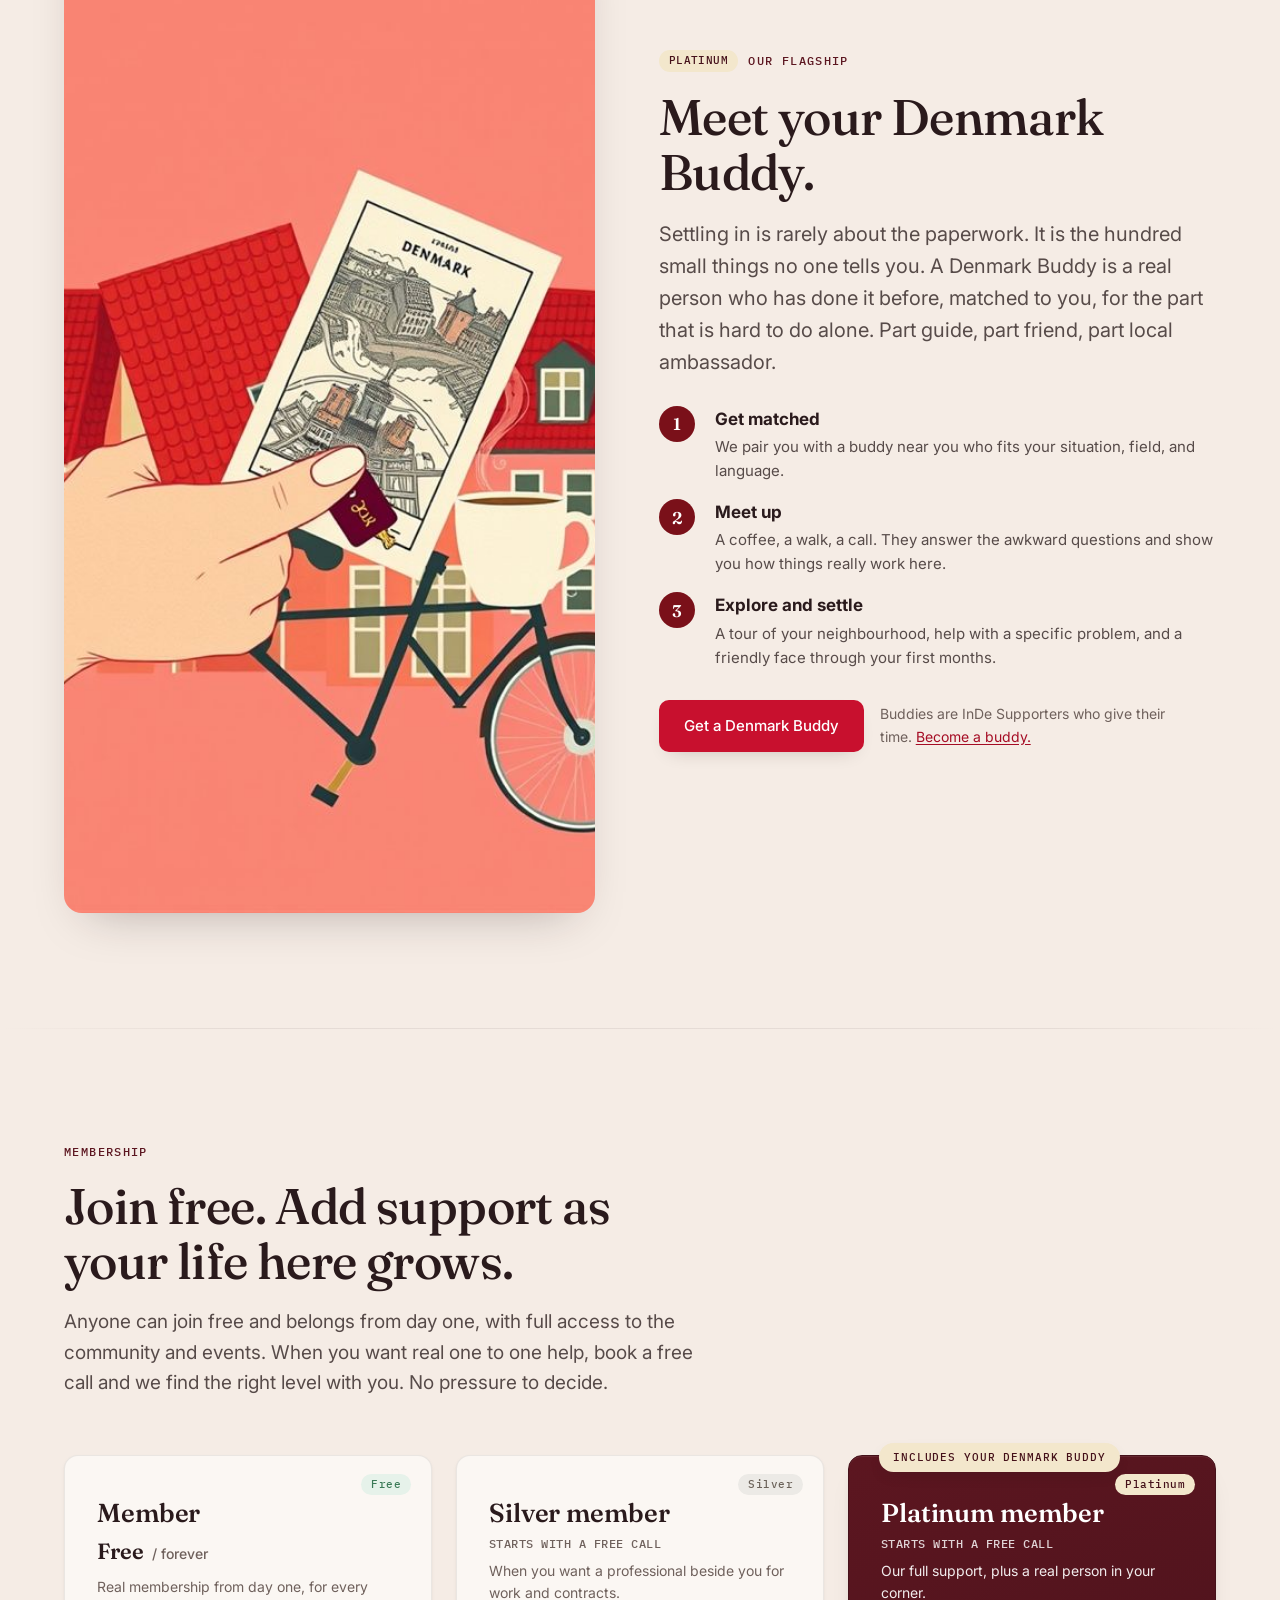
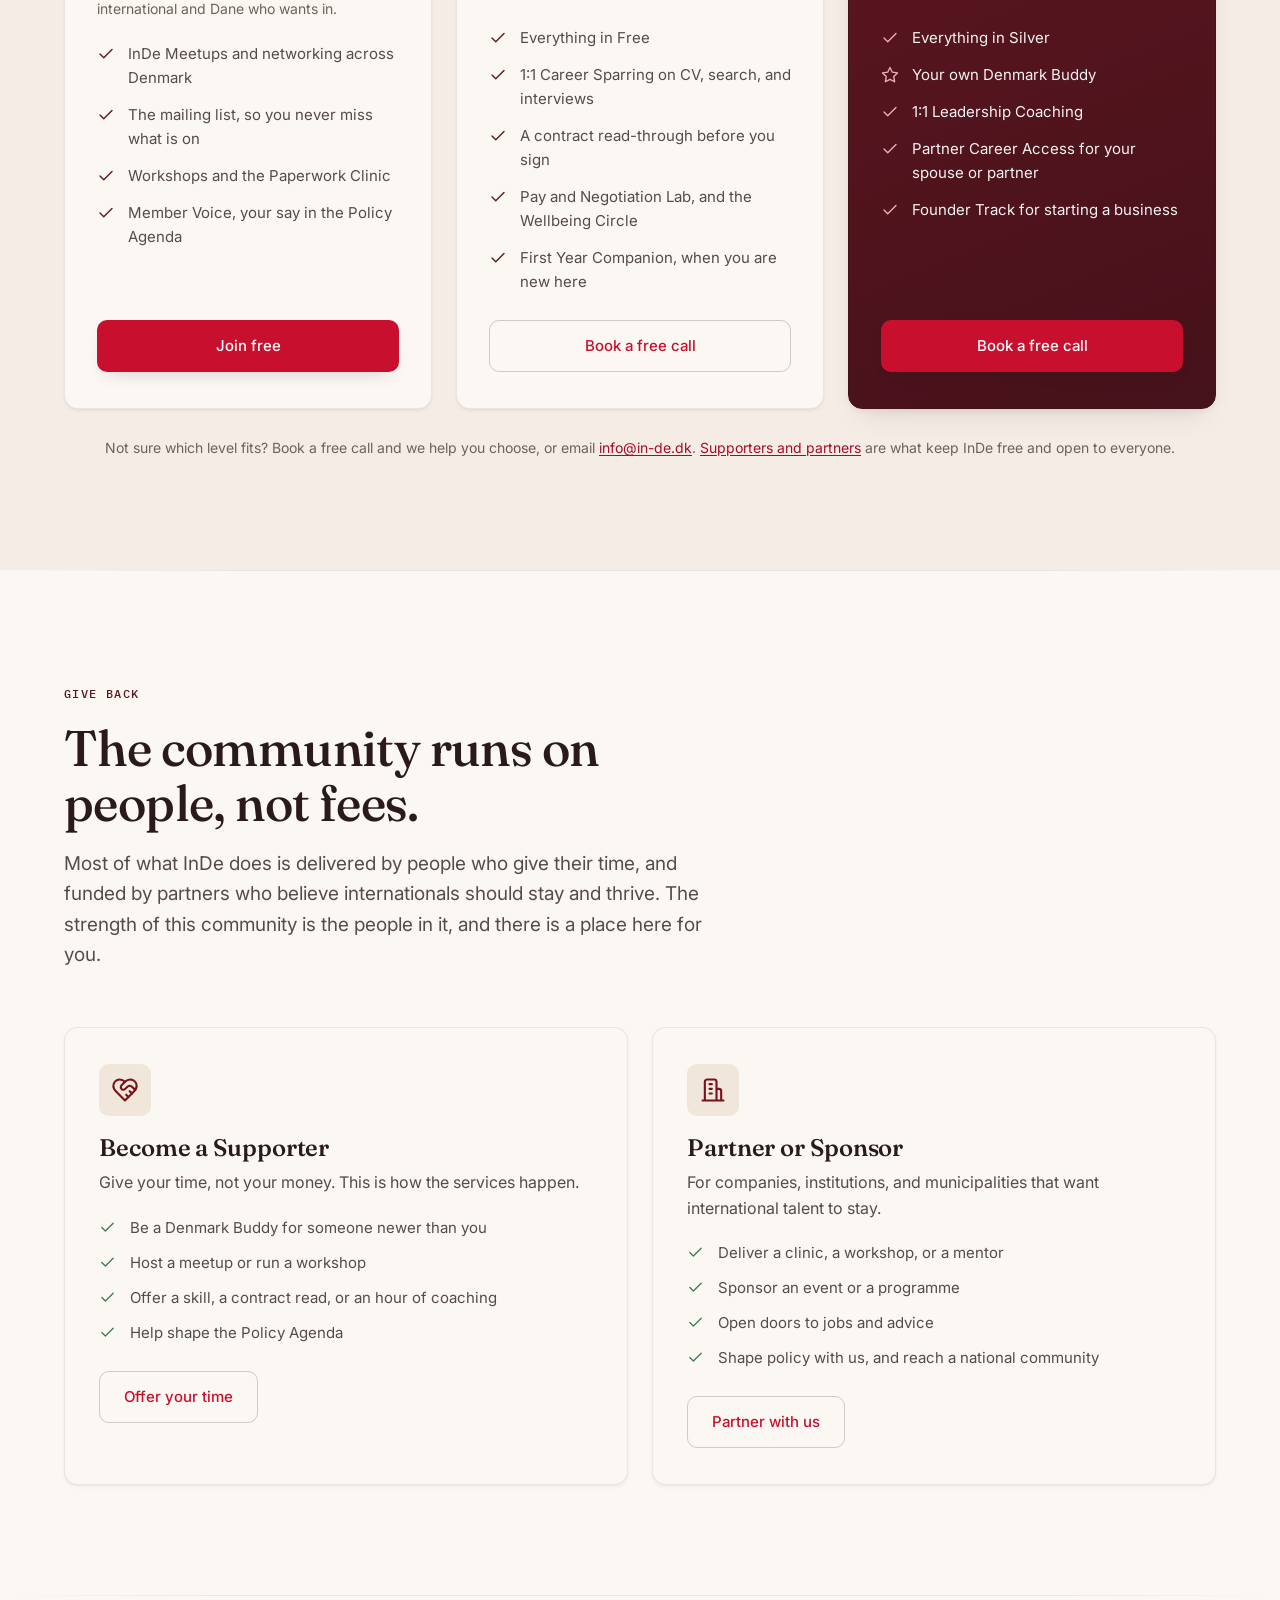
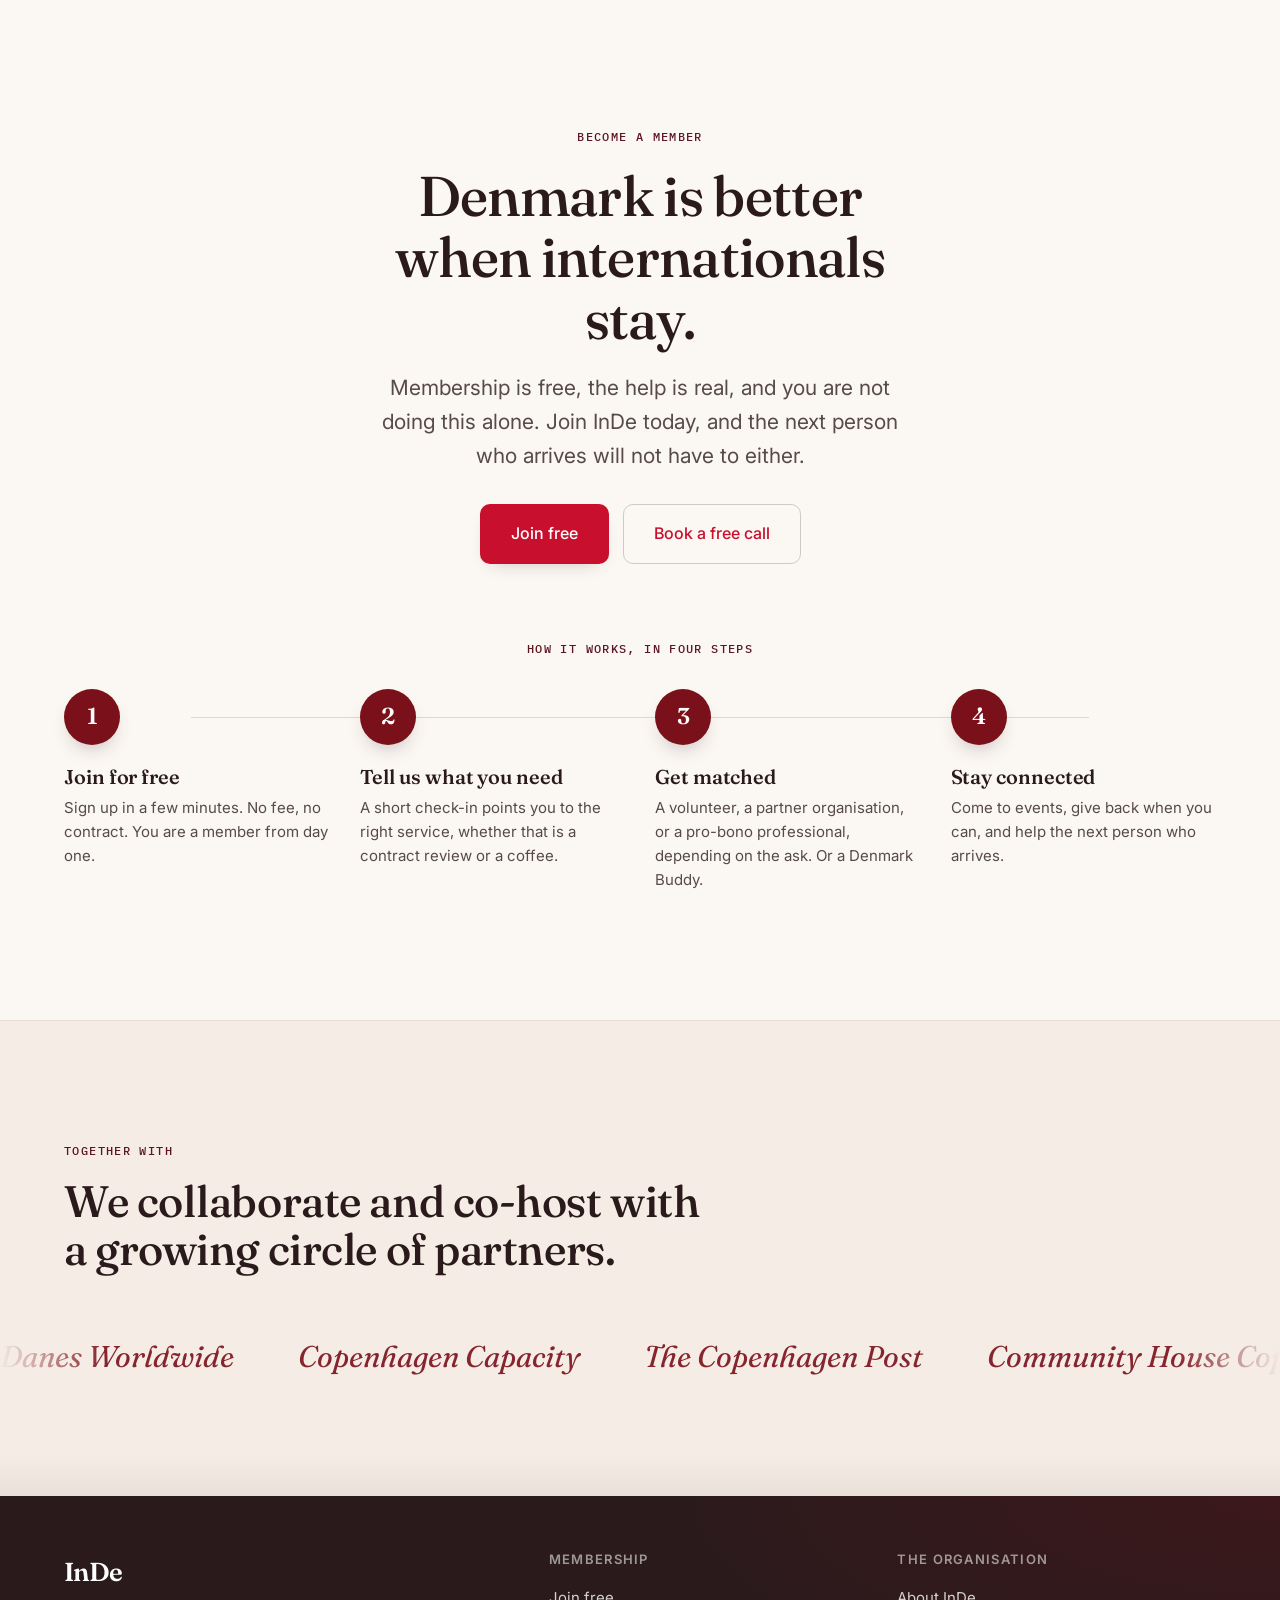
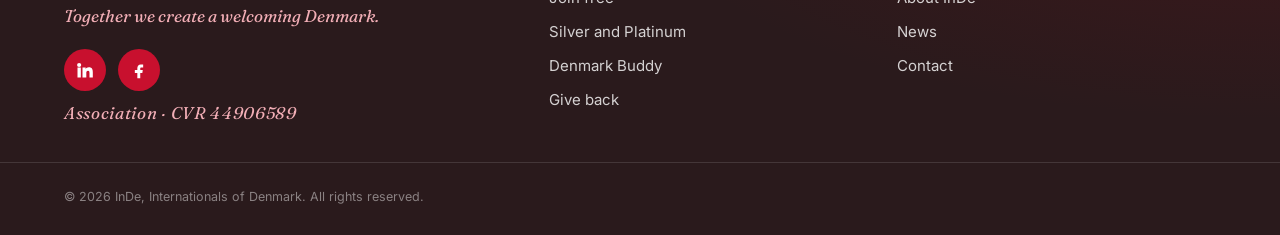
==== commit ca6cb9a9: "Design audit: premium pass (type, rationed red, surfaces, still wordmark) Co-Authored-By: Claude Opu" ====
--- a/index.html
+++ b/index.html
@@ -26,7 +26,7 @@
 <meta name="twitter:image" content="https://in-de.dk/assets/brand/indelogo1000x1000.png" />
 <link rel="preconnect" href="https://fonts.googleapis.com" />
 <link rel="preconnect" href="https://fonts.gstatic.com" crossorigin />
-<link href="https://fonts.googleapis.com/css2?family=Fraunces:opsz,wght@9..144,400;9..144,500;9..144,600&family=Inter:wght@400;500;600;700&family=IBM+Plex+Mono:wght@500&display=swap" rel="stylesheet" />
+<link href="https://fonts.googleapis.com/css2?family=Fraunces:ital,opsz,wght@0,9..144,300..600;1,9..144,300..600&family=Inter:wght@400;500;600;700&family=IBM+Plex+Mono:wght@500&display=swap" rel="stylesheet" />
 <link rel="stylesheet" href="css/style.css" />
 <script src="https://cdnjs.cloudflare.com/ajax/libs/gsap/3.12.5/gsap.min.js" defer></script>
 <script type="application/ld+json">
@@ -356,10 +356,6 @@
       <span>Danes Worldwide</span><span>Copenhagen Capacity</span><span>The Copenhagen Post</span><span>Community House Copenhagen</span><span>AMIS</span><span>Alida</span><span>International House Odense</span><span>Roskilde Bibliotekerne</span><span>Dansk Industri</span><span>Professional Women of Color</span><span>BPOC</span>
       <span>Danes Worldwide</span><span>Copenhagen Capacity</span><span>The Copenhagen Post</span><span>Community House Copenhagen</span><span>AMIS</span><span>Alida</span><span>International House Odense</span><span>Roskilde Bibliotekerne</span><span>Dansk Industri</span><span>Professional Women of Color</span><span>BPOC</span>
     </div></div>
-    <div class="marquee"><div class="marquee-track rev">
-      <span>Roskilde Bibliotekerne</span><span>Dansk Industri</span><span>Professional Women of Color</span><span>BPOC</span><span>Danes Worldwide</span><span>Copenhagen Capacity</span><span>The Copenhagen Post</span><span>Community House Copenhagen</span><span>AMIS</span><span>Alida</span><span>International House Odense</span>
-      <span>Roskilde Bibliotekerne</span><span>Dansk Industri</span><span>Professional Women of Color</span><span>BPOC</span><span>Danes Worldwide</span><span>Copenhagen Capacity</span><span>The Copenhagen Post</span><span>Community House Copenhagen</span><span>AMIS</span><span>Alida</span><span>International House Odense</span>
-    </div></div>
   </div>
   <p class="sr-only">We collaborate and co-host with Danes Worldwide, Copenhagen Capacity, The Copenhagen Post, Community House Copenhagen, AMIS, Alida, International House Odense, Roskilde Bibliotekerne, Dansk Industri, Professional Women of Color, and BPOC.</p>
 </section>
--- a/css/style.css
+++ b/css/style.css
@@ -13,41 +13,48 @@
      Legacy token names are kept and remapped so every rule recolors.
      ============================================================ */
 
-  /* Brand red scale */
-  --red-700: #8B0000;   /* deepest red, gradient depth */
-  --red-600: #A50C24;   /* hover / pressed */
-  --red-500: #C8102E;   /* PRIMARY, Dannebrog red */
-  --red-400: #E2231A;   /* logo-tile red, bright spark */
+  /* Brand red scale (rationed: ACTION only) */
+  --red-700: #8B0000;
+  --red-600: #A50C24;
+  --red-500: #C8102E;
+  --red-400: #E2231A;
   --red-100: #FBDDE1;
   --red-050: #FDEFF1;
-
-  /* Legacy "teal-*" names remapped to the red/white identity */
+  --brand: #C8102E;          /* Dannebrog red, action only */
+  --brand-bright: #F11414;   /* flag field */
+  --brand-rgb: 200, 16, 46;
+
+  /* Calm structural hues: bordeaux + ink carry the page; red is reserved */
   --teal-900: #2A1A1C;  /* deep warm ink: headings, footer */
-  --teal-800: #7A1019;  /* deep bordeaux: brand name, advocacy band */
-  --teal-700: #C8102E;  /* primary red: CTAs, active tab, feature card */
-  --teal-500: #B30C26;  /* red text on light (kickers, accents) */
+  --teal-800: #7A1019;  /* bordeaux: brand name */
+  --teal-700: #C8102E;  /* ACTION red: primary CTA, active tab */
+  --teal-500: #5C1620;  /* bordeaux: kickers + accents (was red) */
   --teal-300: #F2AEB6;  /* soft rose on dark surfaces */
-  --teal-100: #FCE3E7;  /* light red tint: icon chips */
-
-  /* Warm paper canvas, the human warmth */
+  --teal-100: #F0E6DA;  /* warm sand tint: icon chips (was red) */
+  --bordeaux-700: #45111A;
+  --champagne: #F3E7CC;  /* reserved: Platinum tier only */
+
+  /* Warm paper canvas */
   --sand-50:  #FBF7F3;
   --sand-100: #F5ECE5;
   --sand-200: #ECE0D4;
   --sand-300: #E7D3C6;
 
-  /* Accent = the same confident brand red */
+  /* Action red alias + positive green (promoted to first-class) */
   --coral-500: #C8102E;
   --coral-600: #A50C24;
   --coral-100: #FBDDE1;
-
-  /* Functional warm signal (member tier, "building" status) */
+  --green: #3B7A57;
+  --green-100: #E6F2EA;
+
   --amber-500: #C98A1B;
   --amber-100: #F6E6C3;
 
-  --ink:      #241B1C;
+  --ink:      #2A1A1C;
   --ink-soft: #574B49;
   --ink-faint:#6F615C;
-  --line:     #E9DDD0;
+  --line:     rgba(42, 26, 28, .08);
+  --line-strong: rgba(42, 26, 28, .14);
 
   --bg: var(--sand-50);
 
@@ -55,17 +62,20 @@
   --font-body: "Inter", "Noto Sans Arabic", system-ui, sans-serif;
   --font-mono: "IBM Plex Mono", ui-monospace, "SFMono-Regular", Menlo, monospace;
 
-  --r-sm: 8px;
-  --r-md: 14px;
-  --r-lg: 22px;
-  --r-xl: 32px;
+  --r-sm: 6px;
+  --r-md: 10px;
+  --r-lg: 14px;
+  --r-xl: 18px;
 
   --maxw: 1280px;
   --pad: clamp(20px, 5vw, 64px);
 
-  --ease: cubic-bezier(0.22, 1, 0.36, 1);
-  --shadow-soft: 0 18px 50px -28px rgba(42, 26, 28, 0.45);
-  --shadow-card: 0 2px 4px rgba(42,26,28,0.05), 0 14px 40px -26px rgba(42,26,28,0.5);
+  --ease: cubic-bezier(0.22, 0.61, 0.36, 1);
+  --shadow-1: 0 1px 2px rgba(42,26,28,.04), 0 2px 6px -2px rgba(42,26,28,.08);
+  --shadow-2: 0 4px 10px -4px rgba(42,26,28,.10), 0 14px 30px -16px rgba(42,26,28,.16);
+  --shadow-3: 0 20px 50px -24px rgba(42,26,28,.34);
+  --shadow-soft: var(--shadow-3);
+  --shadow-card: var(--shadow-2);
 }
 
 /* RTL: flip the rotating orbs and a couple of decorative offsets handled inline */
@@ -83,13 +93,14 @@
   font-family: var(--font-body);
   color: var(--ink);
   background: var(--bg);
-  line-height: 1.65;
+  line-height: 1.6;
   -webkit-font-smoothing: antialiased;
   text-rendering: optimizeLegibility;
   overflow-x: hidden;
 }
 
-h1, h2, h3, h4 { font-family: var(--font-display); font-weight: 500; line-height: 1.08; margin: 0; letter-spacing: -0.01em; }
+h1, h2, h3, h4 { font-family: var(--font-display); font-weight: 500; font-optical-sizing: auto; line-height: 1.1; margin: 0; letter-spacing: -0.012em; }
+.svc-card h3, .tier h3, .give-card h3, .journey-step h3 { font-weight: 560; letter-spacing: -0.004em; line-height: 1.18; }
 p { margin: 0; }
 a { color: inherit; text-decoration: none; }
 img { max-width: 100%; display: block; }
@@ -115,26 +126,26 @@
 .btn {
   display: inline-flex; align-items: center; justify-content: center; gap: 10px;
   font-family: var(--font-body); font-weight: 500; font-size: 15px;
-  padding: 12px 22px; border-radius: 100px; border: 1.5px solid transparent;
+  padding: 13px 24px; border-radius: var(--r-md); border: 1.5px solid transparent;
   cursor: pointer; transition: transform .25s var(--ease), background .25s var(--ease), color .25s var(--ease), box-shadow .25s var(--ease);
   white-space: nowrap;
 }
 .btn-lg { padding: 16px 30px; font-size: 16px; }
 .btn-block { display: flex; width: 100%; }
-.btn-solid { background: var(--coral-500); color: #fff; box-shadow: 0 10px 24px -12px rgba(200,16,46,.5); }
+.btn-solid { background: var(--coral-500); color: #fff; box-shadow: 0 8px 20px -12px rgba(42,26,28,.30); }
 .btn-solid:hover { background: var(--coral-600); transform: translateY(-2px); }
-.btn-ghost { background: transparent; color: var(--teal-700); border-color: rgba(14,79,74,.28); }
+.btn-ghost { background: transparent; color: var(--teal-700); border-color: rgba(42,26,28,.20); }
 .btn-ghost:hover { background: var(--teal-700); color: #fff; border-color: var(--teal-700); transform: translateY(-2px); }
+.nav-actions .btn-solid { border-radius: 100px; }
 @media (prefers-reduced-motion: reduce) { .btn:hover { transform: none; } }
 
 .eyebrow, .kicker {
-  font-family: var(--font-mono); font-weight: 500; font-size: 12px;
-  letter-spacing: .14em; text-transform: uppercase; color: var(--teal-500);
+  font-family: var(--font-mono); font-weight: 500; font-size: 11.5px;
+  letter-spacing: .12em; text-transform: uppercase; color: var(--teal-500);
   display: inline-flex; align-items: center; gap: 9px; margin: 0 0 18px;
 }
 .kicker-light { color: var(--teal-300); }
-.eyebrow .dot { width: 8px; height: 8px; border-radius: 50%; background: var(--coral-500); animation: pulse 2.6s var(--ease) infinite; }
-@keyframes pulse { 0%,100% { opacity: 1; transform: scale(1);} 50% { opacity:.4; transform: scale(.6);} }
+.eyebrow .dot { width: 7px; height: 7px; border-radius: 50%; background: var(--coral-500); }
 
 /* ============================================================
    NAV
@@ -145,7 +156,7 @@
   padding: 16px var(--pad);
   background: rgba(251,247,240,.78);
   backdrop-filter: blur(14px); -webkit-backdrop-filter: blur(14px);
-  border-block-end: 1px solid transparent;
+  border-block-end: 1px solid var(--line);
   transition: border-color .3s var(--ease), background .3s var(--ease), box-shadow .3s var(--ease);
 }
 .site-nav.scrolled { border-block-end-color: var(--line); box-shadow: 0 6px 24px -20px rgba(6,47,43,.6); }
@@ -190,7 +201,6 @@
 .orb { position: absolute; border-radius: 50%; filter: blur(60px); opacity: .5; }
 .orb-1 { width: 420px; height: 420px; background: var(--teal-100); inset-block-start: -120px; inset-inline-end: -80px; animation: drift 22s var(--ease) infinite alternate; }
 .orb-2 { width: 360px; height: 360px; background: var(--coral-100); inset-block-end: -140px; inset-inline-start: -100px; animation: drift 26s var(--ease) infinite alternate-reverse; }
-.orb-3 { width: 260px; height: 260px; background: var(--amber-100); inset-block-start: 40%; inset-inline-start: 45%; animation: drift 30s var(--ease) infinite alternate; }
 @keyframes drift { to { transform: translate(40px, -30px) scale(1.12); } }
 @media (prefers-reduced-motion: reduce) { .orb { animation: none; } }
 
@@ -199,48 +209,24 @@
 /* desktop: let the flag breathe and take space toward the page edge, not boxed in the middle */
 @media (min-width: 941px) {
   .hero { padding-block: clamp(60px, 8vw, 108px) clamp(52px, 7vw, 96px); }
-  .hero-grid { grid-template-columns: 0.8fr 1.2fr; gap: clamp(44px, 5.5vw, 96px); }
-  .hero-art { margin-inline-end: clamp(-80px, -4.5vw, -28px); }
-}
-
-.hero-copy h1 { font-size: clamp(40px, 6.4vw, 76px); font-weight: 500; margin: 0 0 26px; color: var(--teal-900); }
+  .hero-grid { grid-template-columns: 0.9fr 1.1fr; gap: clamp(44px, 5.5vw, 88px); }
+  .hero-art { margin-inline-end: clamp(-56px, -3.5vw, -20px); }
+}
+
+.hero-copy h1 { font-size: clamp(42px, 6.4vw, 78px); font-weight: 420; font-variation-settings: "opsz" 144; letter-spacing: -0.025em; line-height: 1.0; margin: 0 0 26px; color: var(--teal-900); }
 .hero-copy h1 .line { display: block; }
 .rotator {
   color: var(--coral-500); font-style: italic; position: relative;
-  display: inline-block; min-width: 3.6ch;
-}
-.hero-lede { font-size: clamp(17px, 1.6vw, 20px); color: var(--ink-soft); max-width: 38ch; margin: 0 0 32px; }
+  display: inline-block; min-width: 6.4ch; text-align: start;
+}
+.hero-lede { font-size: clamp(17px, 1.6vw, 20px); color: var(--ink-soft); max-width: 44ch; margin: 0 0 32px; }
 .hero-cta { display: flex; flex-wrap: wrap; gap: 14px; margin-block-end: 44px; }
 
-.hero-facts { display: grid; grid-template-columns: repeat(3, 1fr); gap: 22px; border-block-start: 1px solid var(--line); padding-block-start: 28px; }
-.hero-facts li { display: flex; flex-direction: column; gap: 4px; }
-.hero-facts strong { font-family: var(--font-display); font-size: clamp(26px, 3.2vw, 38px); font-weight: 600; color: var(--teal-700); line-height: 1; }
-.hero-facts span { font-size: 13px; color: var(--ink-faint); line-height: 1.4; }
-
 .hero-art { position: relative; margin: 0; }
-.hero-art img {
-  width: 100%; aspect-ratio: 4 / 4.4; object-fit: cover;
-  border-radius: var(--r-xl) var(--r-xl) var(--r-xl) 80px;
-  box-shadow: var(--shadow-soft); background: var(--sand-200);
-}
-html[dir="rtl"] .hero-art img { border-radius: var(--r-xl) var(--r-xl) 80px var(--r-xl); }
-.hero-art-cap {
-  position: absolute; inset-block-end: 22px; inset-inline-start: 22px; inset-inline-end: 22px;
-  background: rgba(122,16,25,.82); color: #fff; backdrop-filter: blur(4px);
-  font-family: var(--font-display); font-style: italic; font-size: 16px;
-  padding: 12px 18px; border-radius: var(--r-md);
-}
-
-.hero-scroll { position: absolute; inset-block-end: 14px; inset-inline-start: 50%; transform: translateX(-50%); display: flex; flex-direction: column; align-items: center; gap: 8px; color: var(--ink-faint); font-size: 11px; letter-spacing: .14em; text-transform: uppercase; z-index: 1; }
-.scroll-line { width: 1px; height: 36px; background: linear-gradient(var(--ink-faint), transparent); animation: scrollPulse 2s ease-in-out infinite; }
-@keyframes scrollPulse { 0%,100% { transform: scaleY(.5); opacity:.4; } 50% { transform: scaleY(1); opacity:1; } }
-@media (prefers-reduced-motion: reduce) { .scroll-line { animation: none; } }
-
-/* ============================================================
-   TRUST STRIP
-   ============================================================ */
-.trust { padding-block: 36px; border-block: 1px solid var(--line); background: var(--sand-100); }
-.trust-label { text-align: center; font-size: 13px; color: var(--ink-faint); letter-spacing: .04em; margin: 0 0 22px; }
+
+/* ============================================================
+   MARQUEE (base rules, shared by the partners finale)
+   ============================================================ */
 .marquee { overflow: hidden; -webkit-mask-image: linear-gradient(90deg, transparent, #000 12%, #000 88%, transparent); mask-image: linear-gradient(90deg, transparent, #000 12%, #000 88%, transparent); }
 .marquee-track { display: flex; gap: 56px; width: max-content; animation: scroll-x 42s linear infinite; }
 .marquee:hover .marquee-track { animation-play-state: paused; }
@@ -278,35 +264,29 @@
 .pillar { padding-block: clamp(54px, 7vw, 96px); scroll-margin-block-start: 90px; }
 .pillar:nth-of-type(even) { background: var(--sand-100); }
 .pillar-head { display: grid; grid-template-columns: 0.92fr 1.08fr; gap: clamp(28px, 4vw, 64px); align-items: center; margin-block-end: clamp(34px, 4vw, 52px); }
-.pillar-head-text .p-index { font-family: var(--font-display); font-size: 15px; font-weight: 600; color: var(--coral-500); letter-spacing: .08em; }
+.pillar-head-text .p-index { font-family: var(--font-mono); font-size: 12px; font-weight: 500; color: var(--teal-800); letter-spacing: .12em; }
 .pillar-head-text h2 { font-size: clamp(30px, 4vw, 48px); color: var(--teal-900); margin: 8px 0 14px; }
 .pillar-head-text .p-tag { font-family: var(--font-display); font-style: italic; font-size: clamp(18px, 2vw, 23px); color: var(--teal-500); margin: 0 0 16px; }
 .pillar-head-text .p-blurb { font-size: 17px; color: var(--ink-soft); max-width: 52ch; }
 .pillar-head-art { position: relative; }
 .pillar-head-art img { width: 100%; aspect-ratio: 16/11; object-fit: cover; border-radius: var(--r-lg); box-shadow: var(--shadow-soft); background: var(--sand-200); }
 
-.svc-grid { display: grid; grid-template-columns: repeat(auto-fit, minmax(290px, 1fr)); gap: 20px; }
+.svc-grid { display: grid; grid-template-columns: repeat(auto-fit, minmax(290px, 1fr)); gap: 24px; }
 
 .svc-card {
   position: relative; background: var(--sand-50); border: 1px solid var(--line);
-  border-radius: var(--r-lg); padding: 28px 26px; display: flex; flex-direction: column;
+  border-radius: var(--r-lg); padding: 32px 28px; display: flex; flex-direction: column;
+  box-shadow: var(--shadow-1);
   transition: transform .35s var(--ease), box-shadow .35s var(--ease), border-color .35s var(--ease);
-  overflow: hidden;
 }
 .pillar:nth-of-type(even) .svc-card { background: #fff; }
-.svc-card::before {
-  content: ""; position: absolute; inset-block-start: 0; inset-inline-start: 0;
-  width: 100%; height: 4px; background: var(--coral-500); transform: scaleX(0); transform-origin: inline-start;
-  transition: transform .4s var(--ease);
-}
-.svc-card:hover { transform: translateY(-6px); box-shadow: var(--shadow-card); border-color: transparent; }
-.svc-card:hover::before { transform: scaleX(1); }
+.svc-card:hover { transform: translateY(-4px); box-shadow: var(--shadow-2); border-color: var(--line-strong); }
 @media (prefers-reduced-motion: reduce) { .svc-card:hover { transform: none; } }
 
 .svc-top { display: flex; align-items: center; justify-content: space-between; gap: 12px; margin-block-end: 18px; }
 .svc-ico {
-  width: 48px; height: 48px; border-radius: 14px; display: grid; place-items: center;
-  background: var(--teal-100); color: var(--teal-700); flex-shrink: 0;
+  width: 46px; height: 46px; border-radius: var(--r-md); display: grid; place-items: center;
+  background: var(--teal-100); color: var(--teal-800); flex-shrink: 0;
 }
 .svc-ico .ico { width: 24px; height: 24px; }
 
@@ -314,11 +294,11 @@
 .badge { font-size: 11px; font-weight: 600; letter-spacing: .03em; padding: 4px 11px; border-radius: 100px; white-space: nowrap; }
 .badge-status { display: inline-flex; align-items: center; gap: 6px; background: transparent; color: var(--ink-faint); border: 1px solid var(--line); }
 .badge-status .sdot { width: 7px; height: 7px; border-radius: 50%; background: var(--coral-500); }
-.badge-status.live .sdot { background: #2e9e6b; }
-.badge-status.building .sdot { background: var(--amber-500); }
+.badge-status.live .sdot { background: var(--green); }
+.badge-status.building .sdot { background: transparent; border: 1.5px solid var(--ink-faint); }
 
 .svc-card h3 { font-size: 23px; color: var(--teal-900); margin: 0 0 8px; }
-.svc-promise { font-family: var(--font-display); font-style: italic; font-size: 17px; color: var(--coral-600); margin: 0 0 18px; line-height: 1.35; }
+.svc-promise { font-family: var(--font-display); font-style: italic; font-size: 17px; color: var(--teal-800); margin: 0 0 18px; line-height: 1.4; }
 .svc-get { font-size: 15px; color: var(--ink-soft); margin: 0 0 20px; }
 
 .svc-meta { margin-block-start: auto; border-block-start: 1px solid var(--line); padding-block-start: 16px; display: grid; gap: 10px; }
@@ -328,39 +308,28 @@
 .svc-meta-row span { color: var(--ink-faint); }
 
 /* ============================================================
-   HOW IT WORKS
-   ============================================================ */
-.how { padding-block: clamp(64px, 9vw, 120px); }
-.steps { display: grid; grid-template-columns: repeat(auto-fit, minmax(220px, 1fr)); gap: 28px; counter-reset: s; }
-.step { position: relative; padding-block-start: 14px; }
-.step-num {
-  font-family: var(--font-display); font-size: 60px; font-weight: 600; color: var(--sand-300);
-  line-height: 1; display: block; margin-block-end: 14px; transition: color .3s var(--ease);
-}
-.step:hover .step-num { color: var(--coral-500); }
-.step h3 { font-size: 21px; color: var(--teal-900); margin: 0 0 8px; }
-.step p { font-size: 15px; color: var(--ink-soft); }
-
-/* ============================================================
    TIERS
    ============================================================ */
 .tiers { padding-block: clamp(64px, 9vw, 110px); background: var(--sand-100); }
-.tier-grid { display: grid; grid-template-columns: repeat(auto-fit, minmax(280px, 1fr)); gap: 22px; }
+.tier-grid { display: grid; grid-template-columns: repeat(auto-fit, minmax(280px, 1fr)); gap: 24px; }
 .tier {
   position: relative; background: var(--sand-50); border: 1px solid var(--line);
-  border-radius: var(--r-lg); padding: 34px 30px; display: flex; flex-direction: column;
-  transition: transform .3s var(--ease), box-shadow .3s var(--ease);
-}
-.tier:hover { transform: translateY(-4px); box-shadow: var(--shadow-card); }
+  border-radius: var(--r-lg); padding: 36px 32px; display: flex; flex-direction: column;
+  box-shadow: var(--shadow-1);
+  transition: transform .3s var(--ease), box-shadow .3s var(--ease), border-color .3s var(--ease);
+}
+.tier:hover { transform: translateY(-4px); box-shadow: var(--shadow-2); border-color: var(--line-strong); }
 .tier-feature { background: var(--teal-700); color: #fff; border-color: var(--teal-700); }
 .tier-flag {
   position: absolute; inset-block-start: -13px; inset-inline-start: 30px;
-  background: var(--coral-500); color: #fff; font-size: 12px; font-weight: 600;
-  letter-spacing: .04em; padding: 6px 15px; border-radius: 100px;
+  background: var(--champagne); color: var(--bordeaux-700);
+  font-family: var(--font-mono); font-size: 11px; font-weight: 500; text-transform: uppercase;
+  letter-spacing: .08em; padding: 6px 14px; border-radius: 100px;
+  box-shadow: 0 6px 16px -8px rgba(42,26,28,.4);
 }
 .tier h3 { font-size: 26px; margin: 0 0 6px; color: var(--teal-900); }
 .tier-feature h3 { color: #fff; }
-.tier-price { font-family: var(--font-display); font-size: 22px; font-weight: 600; color: var(--coral-600); margin: 0 0 6px; }
+.tier-price { font-family: var(--font-display); font-size: 22px; font-weight: 600; color: var(--teal-900); margin: 0 0 6px; }
 .tier-feature .tier-price { color: var(--teal-300); }
 .tier-note { font-size: 14px; color: var(--ink-faint); margin: 0 0 22px; }
 .tier-feature .tier-note { color: rgba(255,255,255,.78); }
@@ -374,34 +343,6 @@
 .tier-feature .btn-ghost:hover { background: #fff; color: var(--teal-700); border-color: #fff; }
 
 /* ============================================================
-   VOICE / POLICY
-   ============================================================ */
-.voice { padding-block: clamp(70px, 10vw, 130px); background: var(--teal-800); color: #fff; }
-.voice-grid { display: grid; grid-template-columns: 1fr 1fr; gap: clamp(34px, 5vw, 72px); align-items: center; }
-.voice-copy h2 { font-size: clamp(30px, 4vw, 46px); color: #fff; margin: 0 0 20px; }
-.voice-copy p { color: rgba(255,255,255,.82); font-size: 18px; }
-.voice-note { font-family: var(--font-display); font-style: italic; color: var(--teal-300); margin-block-start: 18px; font-size: 16px; }
-.agenda { display: grid; gap: 2px; }
-.agenda li {
-  display: grid; grid-template-columns: 44px auto; gap: 14px; align-items: baseline;
-  padding: 16px 18px; border-radius: var(--r-sm); font-size: 16px; color: rgba(255,255,255,.92);
-  transition: background .25s var(--ease), transform .25s var(--ease);
-}
-.agenda li span { font-family: var(--font-display); font-weight: 600; color: var(--teal-300); font-size: 15px; }
-.agenda li:hover { background: rgba(255,255,255,.07); transform: translateX(6px); }
-html[dir="rtl"] .agenda li:hover { transform: translateX(-6px); }
-
-/* ============================================================
-   JOIN
-   ============================================================ */
-.join { padding-block: clamp(72px, 10vw, 130px); text-align: start; }
-.join-inner { max-width: 56ch; margin-inline: 0; }
-.join-inner h2 { font-size: clamp(32px, 5vw, 56px); color: var(--teal-900); margin: 0 0 22px; }
-.join-inner > p { font-size: clamp(17px, 1.8vw, 21px); color: var(--ink-soft); margin: 0 0 36px; }
-.join-cta { display: flex; flex-wrap: wrap; gap: 14px; justify-content: flex-start; margin-block-end: 28px; }
-.join-fine { font-size: 13px; color: var(--ink-faint); }
-
-/* ============================================================
    FOOTER
    ============================================================ */
 .site-foot { background: var(--teal-900); color: rgba(255,255,255,.7); padding-block: 56px 28px; }
@@ -471,50 +412,14 @@
 .inde-logo .lt2 { animation-delay: .12s; }
 .inde-logo .lt3 { animation-delay: .19s; }
 .inde-logo .lt4 { animation-delay: .26s; }
-.brand:hover .inde-logo .lt { animation: tileWiggle .6s var(--ease); }
 @keyframes tilePop { 0% { opacity: 0; transform: scale(.3) translateY(-3px); } 70% { opacity: 1; transform: scale(1.12); } 100% { opacity: 1; transform: scale(1); } }
-@keyframes tileWiggle { 0%,100% { transform: rotate(0) scale(1); } 30% { transform: rotate(-7deg) scale(1.08); } 65% { transform: rotate(5deg) scale(1.04); } }
 @media (prefers-reduced-motion: reduce) { .inde-logo .lt { animation: none !important; } }
-
-/* ---- seasonal hero (summer <-> winter, all year round) ---- */
-.hero-art .season-stack {
-  position: relative; width: 100%; aspect-ratio: 5 / 4; overflow: hidden;
-  border-radius: var(--r-xl) var(--r-xl) var(--r-xl) 80px;
-  box-shadow: var(--shadow-soft); background: var(--sand-200);
-}
-html[dir="rtl"] .hero-art .season-stack { border-radius: var(--r-xl) var(--r-xl) 80px var(--r-xl); }
-.hero-art .season { position: absolute; inset: 0; width: 100%; height: 100%; aspect-ratio: auto; object-fit: cover; border-radius: 0; box-shadow: none; }
-.season-winter { opacity: 0; animation: winterPhase 22s ease-in-out infinite; }
-.flakes {
-  position: absolute; inset: 0; pointer-events: none; opacity: 0;
-  background-image:
-    radial-gradient(2px 2px at 18% 12%, #fff, transparent),
-    radial-gradient(2px 2px at 62% 26%, #fff, transparent),
-    radial-gradient(1.6px 1.6px at 82% 48%, #fff, transparent),
-    radial-gradient(2px 2px at 34% 66%, #fff, transparent),
-    radial-gradient(1.6px 1.6px at 52% 88%, #fff, transparent),
-    radial-gradient(1.6px 1.6px at 8% 80%, #fff, transparent);
-  background-size: 100% 150px;
-  animation: snowFall 7s linear infinite, winterPhase 22s ease-in-out infinite;
-}
-.sunglow {
-  position: absolute; inset: 0; pointer-events: none; mix-blend-mode: screen;
-  background: radial-gradient(58% 48% at 78% 20%, rgba(255,206,120,.55), transparent 70%);
-  animation: summerPhase 22s ease-in-out infinite;
-}
-@keyframes winterPhase { 0%,38% { opacity: 0; } 50%,88% { opacity: 1; } 100% { opacity: 0; } }
-@keyframes summerPhase { 0%,38% { opacity: .85; } 50%,88% { opacity: 0; } 100% { opacity: .85; } }
-@keyframes snowFall { from { background-position-y: 0; } to { background-position-y: 150px; } }
-@media (prefers-reduced-motion: reduce) {
-  .season-winter, .flakes { animation: none; opacity: 0; }
-  .sunglow { animation: none; opacity: .7; }
-}
 
 /* ---- level chips (the membership ladder colour code) ---- */
 .lvl-chip, .tier-lvl { font-family: var(--font-mono); font-weight: 500; font-size: 11px; letter-spacing: .04em; padding: 4px 10px; border-radius: 100px; white-space: nowrap; display: inline-block; line-height: 1.25; }
-.lvl-free { background: #E6F2EA; color: #276945; }
-.lvl-silver { background: #EAEDF1; color: #515B6B; }
-.lvl-platinum { background: #F6EACD; color: #87631A; }
+.lvl-free { background: var(--green-100); color: var(--green); }
+.lvl-silver { background: #ECEAE6; color: #6B6259; }
+.lvl-platinum { background: var(--champagne); color: var(--bordeaux-700); }
 
 /* ============================================================
    DENMARK BUDDY (flagship band)
@@ -524,13 +429,13 @@
 .buddy-art { position: relative; margin: 0; }
 .buddy-art img { width: 100%; aspect-ratio: 1 / 1; object-fit: cover; border-radius: var(--r-xl) 80px var(--r-xl) var(--r-xl); box-shadow: var(--shadow-soft); background: var(--sand-200); }
 html[dir="rtl"] .buddy-art img { border-radius: 80px var(--r-xl) var(--r-xl) var(--r-xl); }
-.buddy-badge { position: absolute; inset-block-start: 18px; inset-inline-start: -10px; background: var(--coral-500); color: #fff; font-family: var(--font-mono); font-size: 12px; letter-spacing: .08em; text-transform: uppercase; padding: 8px 16px; border-radius: 6px; box-shadow: 0 10px 22px -10px rgba(200,16,46,.7); }
+.buddy-badge { position: absolute; inset-block-start: 18px; inset-inline-start: -10px; background: var(--teal-800); color: #fff; font-family: var(--font-mono); font-size: 11px; font-weight: 500; letter-spacing: .1em; text-transform: uppercase; padding: 8px 15px; border-radius: var(--r-sm); box-shadow: 0 10px 22px -12px rgba(42,26,28,.5); }
 .buddy-copy .kicker { display: flex; align-items: center; gap: 10px; }
 .buddy-copy h2 { font-size: clamp(30px, 4.4vw, 50px); color: var(--teal-900); margin: 0 0 18px; }
 .buddy-lede { font-size: clamp(17px, 1.7vw, 20px); color: var(--ink-soft); max-width: 54ch; margin: 0 0 28px; }
 .buddy-steps { display: grid; gap: 16px; margin: 0 0 30px; }
 .buddy-steps li { display: grid; grid-template-columns: 40px 1fr; gap: 16px; align-items: start; }
-.buddy-steps .bn { width: 36px; height: 36px; border-radius: 50%; display: grid; place-items: center; background: var(--coral-500); color: #fff; font-family: var(--font-display); font-weight: 600; font-size: 17px; }
+.buddy-steps .bn { width: 36px; height: 36px; border-radius: 50%; display: grid; place-items: center; background: var(--teal-800); color: #fff; font-family: var(--font-display); font-weight: 600; font-size: 17px; }
 .buddy-steps b { color: var(--teal-900); font-size: 17px; display: block; margin-block-end: 2px; }
 .buddy-steps p { font-size: 15px; color: var(--ink-soft); }
 .buddy-cta { display: flex; flex-wrap: wrap; align-items: center; gap: 16px; }
@@ -545,14 +450,15 @@
 .tier-price { display: flex; align-items: baseline; gap: 8px; flex-wrap: wrap; }
 .tier-price span { font-family: var(--font-body); font-size: 14px; font-weight: 500; color: var(--ink-faint); }
 .tier-price span em { font-style: normal; font-family: var(--font-mono); font-size: 10px; letter-spacing: .06em; text-transform: uppercase; background: var(--amber-100); color: #6f4d0c; padding: 2px 7px; border-radius: 5px; margin-inline-start: 6px; }
-.tier-feature { background: var(--teal-800); border-color: var(--teal-800); }
+.tier-feature { background: linear-gradient(158deg, #5C1620, #45111A); border-color: var(--bordeaux-700); box-shadow: var(--shadow-2), inset 0 1px 0 rgba(255,255,255,.08); }
+.tier-feature:hover { border-color: var(--bordeaux-700); box-shadow: var(--shadow-3), inset 0 1px 0 rgba(255,255,255,.08); }
 .tier-feature h3, .tier-feature .tier-price { color: #fff; }
 .tier-feature .tier-price span { color: rgba(255,255,255,.85); }
 .tier-feature .tier-price span em { background: rgba(255,255,255,.18); color: #fff; }
 .tier-feature .tier-note { color: rgba(255,255,255,.92); }
 .tier-feature .tier-list li { color: rgba(255,255,255,.95); }
 .tier-feature .tier-list .ico { color: var(--teal-300); }
-.tier-feature .tier-lvl { background: #F6EACD; color: #87631A; }
+.tier-feature .tier-lvl { background: var(--champagne); color: var(--bordeaux-700); }
 .tier-foot { text-align: center; margin-block-start: 28px; font-size: 14px; color: var(--ink-faint); }
 .tier-foot a { color: var(--coral-600); text-decoration: underline; text-underline-offset: 2px; }
 
@@ -560,40 +466,30 @@
    GIVE BACK
    ============================================================ */
 .give { padding-block: clamp(64px, 9vw, 110px); }
-.give-grid { display: grid; grid-template-columns: 1fr 1fr; gap: 22px; }
-.give-card { background: var(--sand-50); border: 1px solid var(--line); border-radius: var(--r-lg); padding: 34px 32px; transition: transform .3s var(--ease), box-shadow .3s var(--ease); }
-.give-card:hover { transform: translateY(-4px); box-shadow: var(--shadow-card); }
+.give-grid { display: grid; grid-template-columns: 1fr 1fr; gap: 24px; }
+.give-card { background: var(--sand-50); border: 1px solid var(--line); border-radius: var(--r-lg); padding: 36px 34px; box-shadow: var(--shadow-1); transition: transform .3s var(--ease), box-shadow .3s var(--ease), border-color .3s var(--ease); }
+.give-card:hover { transform: translateY(-4px); box-shadow: var(--shadow-2); border-color: var(--line-strong); }
 @media (prefers-reduced-motion: reduce) { .give-card:hover { transform: none; } }
-.give-ico { width: 54px; height: 54px; border-radius: 16px; display: grid; place-items: center; background: var(--teal-100); color: var(--teal-700); margin-block-end: 18px; }
+.give-ico { width: 52px; height: 52px; border-radius: var(--r-md); display: grid; place-items: center; background: var(--teal-100); color: var(--teal-800); margin-block-end: 18px; }
 .give-ico .ico { width: 28px; height: 28px; }
 .give-card h3 { font-size: 24px; color: var(--teal-900); margin: 0 0 8px; }
 .give-card > p { font-size: 16px; color: var(--ink-soft); margin: 0 0 20px; }
 .give-list { display: grid; gap: 11px; margin-block-end: 26px; }
 .give-list li { display: grid; grid-template-columns: 20px 1fr; gap: 11px; align-items: start; font-size: 15px; color: var(--ink-soft); }
-.give-list .ico { width: 17px; height: 17px; color: var(--coral-500); margin-block-start: 3px; }
+.give-list .ico { width: 17px; height: 17px; color: var(--green); margin-block-start: 3px; }
 
 /* ============================================================
    FOOTER heading + vibey social
    ============================================================ */
 .foot-h { font-family: var(--font-body); font-size: 13px; letter-spacing: .1em; text-transform: uppercase; color: rgba(255,255,255,.55); margin: 0 0 14px; font-weight: 600; }
 .foot-social { display: flex; gap: 12px; margin-block-start: 20px; }
-.soc { width: 42px; height: 42px; border-radius: 50%; display: grid; place-items: center; color: #fff; background: var(--coral-500); transition: transform .3s var(--ease), box-shadow .3s var(--ease), background .3s var(--ease); animation: socBob 5s ease-in-out infinite; }
-.soc-fb { animation-delay: .7s; }
-.soc:hover { transform: translateY(-4px) rotate(-6deg) scale(1.08); box-shadow: 0 12px 24px -8px rgba(200,16,46,.7); background: var(--red-400); }
+.soc { width: 42px; height: 42px; border-radius: 50%; display: grid; place-items: center; color: #fff; background: var(--coral-500); transition: transform .3s var(--ease), box-shadow .3s var(--ease), background .3s var(--ease); }
+.soc:hover { transform: translateY(-3px); box-shadow: 0 12px 24px -10px rgba(42,26,28,.5); background: var(--red-400); }
 @keyframes socBob { 0%,100% { transform: translateY(0); } 50% { transform: translateY(-4px); } }
 @media (prefers-reduced-motion: reduce) { .soc { animation: none; } .soc:hover { transform: scale(1.05); } }
 .foot-cvr { font-family: var(--font-mono); font-size: 12px; letter-spacing: .04em; color: rgba(255,255,255,.55); margin-block-start: 16px; }
-.tier-talk { font-size: 19px; }
-
-/* ---- FAQ ---- */
-.faq { padding-block: clamp(56px, 8vw, 100px); }
-.faq-grid { display: grid; gap: 12px; max-width: 80ch; }
-.faq-item { background: var(--sand-50); border: 1px solid var(--line); border-radius: var(--r-md); padding: 4px 22px; }
-.faq-item summary { font-family: var(--font-display); font-size: 19px; color: var(--teal-900); cursor: pointer; padding: 16px 0; list-style: none; display: flex; justify-content: space-between; align-items: center; gap: 16px; }
-.faq-item summary::-webkit-details-marker { display: none; }
-.faq-item summary::after { content: "+"; color: var(--coral-500); font-weight: 600; font-family: var(--font-body); }
-.faq-item[open] summary::after { content: "\2212"; }
-.faq-item p { font-size: 15px; color: var(--ink-soft); padding-block-end: 18px; margin: 0; }
+.tier-talk { font-family: var(--font-mono); font-size: 12px; font-weight: 500; letter-spacing: .04em; text-transform: uppercase; color: var(--ink-faint); }
+.tier-feature .tier-talk { color: rgba(255,255,255,.82); }
 
 /* ---- responsive additions ---- */
 @media (max-width: 940px) {
@@ -609,7 +505,7 @@
 body {
   background-color: var(--sand-50);
   background-image:
-    radial-gradient(120% 90% at 0% 0%, rgba(200,16,46,0.045), rgba(200,16,46,0) 42%),
+    radial-gradient(120% 90% at 0% 0%, rgba(236,224,212,0.5), rgba(236,224,212,0) 44%),
     radial-gradient(120% 90% at 100% 100%, rgba(236,224,212,0.55), rgba(236,224,212,0) 46%);
   background-attachment: fixed, fixed;
   background-repeat: no-repeat, no-repeat;
@@ -636,7 +532,6 @@
 .hero::before {
   content: ""; position: absolute; inset: 0; z-index: 0; pointer-events: none;
   background:
-    radial-gradient(60% 55% at 88% 12%, rgba(241,20,20,0.06), rgba(241,20,20,0) 60%),
     linear-gradient(180deg, rgba(255,255,255,0.5), rgba(255,255,255,0) 22%);
 }
 .orb { filter: blur(72px); opacity: 0.42; }
@@ -651,16 +546,13 @@
 }
 .site-nav.scrolled::after { opacity: 1; }
 
-/* voice band: a warm corner wash for depth on the dark band */
-.voice { background: radial-gradient(80% 100% at 0% 0%, rgba(241,20,20,0.16), rgba(241,20,20,0) 55%), var(--teal-800); }
-
 /* ============================================================
    PARTNERS finale: two opposing full-width marquee rows
    ============================================================ */
 .partners {
   padding-block: clamp(64px, 9vw, 120px); position: relative; overflow: hidden;
   border-block-start: 1px solid var(--line);
-  background: radial-gradient(75% 120% at 50% 0%, rgba(200,16,46,0.05), rgba(200,16,46,0) 60%), var(--sand-100);
+  background: var(--sand-100);
 }
 .partners-h { font-family: var(--font-display); font-weight: 500; font-size: clamp(26px, 3.6vw, 44px); line-height: 1.08; letter-spacing: -0.01em; color: var(--teal-900); max-width: 22ch; margin: 0 0 clamp(36px, 5vw, 60px); }
 .partners-rows { display: grid; gap: clamp(12px, 1.8vw, 24px); }
@@ -669,15 +561,14 @@
 .partners .marquee-track.rev { animation: scroll-x 58s linear infinite reverse; }
 .partners .marquee:hover .marquee-track { animation-play-state: paused; }
 .partners.anim-paused .marquee-track { animation-play-state: paused; }
-.partners .marquee-track span { font-family: var(--font-display); font-style: italic; font-size: clamp(22px, 3.4vw, 40px); color: var(--teal-800); white-space: nowrap; opacity: .92; }
-.partners .marquee-track.rev span { font-style: normal; color: var(--coral-600); opacity: .82; }
+.partners .marquee-track span { font-family: var(--font-display); font-style: italic; font-size: clamp(19px, 2.4vw, 30px); color: var(--teal-800); white-space: nowrap; opacity: .9; }
 @media (prefers-reduced-motion: reduce) {
   .partners .marquee-track { animation: none; flex-wrap: wrap; justify-content: center; gap: 12px 30px; }
   .partners .marquee { -webkit-mask-image: none; mask-image: none; }
 }
 
 /* footer: depth plus a transition fade above it */
-.site-foot { position: relative; background: radial-gradient(90% 120% at 100% 0%, rgba(200,16,46,0.10), rgba(200,16,46,0) 55%), var(--teal-900); }
+.site-foot { position: relative; background: radial-gradient(90% 120% at 100% 0%, rgba(123,16,25,0.22), rgba(123,16,25,0) 55%), var(--teal-900); }
 .site-foot::before {
   content: ""; position: absolute; inset-inline: 0; inset-block-start: -40px; height: 40px; pointer-events: none;
   background: linear-gradient(180deg, rgba(42,26,28,0), rgba(42,26,28,0.06));
@@ -690,9 +581,8 @@
   margin-block-start: clamp(20px, 2.6vw, 34px); text-align: center;
   font-family: var(--font-mono); font-weight: 500; text-transform: uppercase;
   letter-spacing: 0.34em; font-size: clamp(15px, 1.8vw, 22px); padding-inline-start: 0.34em;
-  background: linear-gradient(90deg, var(--red-500), var(--teal-800) 78%);
-  background-size: 220% 100%; -webkit-background-clip: text; background-clip: text; color: transparent;
-  animation: tagShift 9s ease-in-out infinite;
+  background: linear-gradient(90deg, var(--red-500), var(--teal-800) 82%);
+  -webkit-background-clip: text; background-clip: text; color: transparent;
 }
 @keyframes tagShift { 0%, 100% { background-position: 0 0; } 50% { background-position: 100% 0; } }
 @media (prefers-reduced-motion: reduce) { .flag-tagline { animation: none; } }
@@ -706,8 +596,8 @@
 }
 .hero-scroll .hs-label { font-family: var(--font-mono); font-size: 11px; font-weight: 500; letter-spacing: 0.22em; text-transform: uppercase; color: var(--teal-500); transition: color .2s var(--ease); }
 .hero-scroll:hover .hs-label { color: var(--coral-600); }
-.hero-scroll .hs-track { position: relative; width: 2px; height: 46px; border-radius: 2px; background: linear-gradient(var(--coral-500), rgba(200,16,46,0)); overflow: hidden; }
-.hero-scroll .hs-dot { position: absolute; inset-inline-start: 50%; margin-inline-start: -3px; top: -6px; width: 6px; height: 6px; border-radius: 50%; background: var(--coral-500); box-shadow: 0 0 9px rgba(200,16,46,.7); animation: scrollDot 1.9s var(--ease) infinite; }
+.hero-scroll .hs-track { position: relative; width: 2px; height: 46px; border-radius: 2px; background: linear-gradient(var(--teal-500), rgba(92,22,32,0)); overflow: hidden; }
+.hero-scroll .hs-dot { position: absolute; inset-inline-start: 50%; margin-inline-start: -2.5px; top: -6px; width: 5px; height: 5px; border-radius: 50%; background: var(--coral-500); animation: scrollDot 1.9s var(--ease) infinite; }
 @keyframes scrollDot { 0% { top: -6px; opacity: 0; } 25% { opacity: 1; } 100% { top: 46px; opacity: 0; } }
 @media (prefers-reduced-motion: reduce) { .hero-scroll .hs-dot { animation: none; top: 8px; opacity: .9; } }
 @media (max-width: 760px) { .hero-scroll { display: none; } }
@@ -716,23 +606,21 @@
    FINISH: closing call fused with how-it-works journey
    ============================================================ */
 .finish { padding-block: clamp(72px, 10vw, 130px); position: relative; }
-.finish-head { max-width: 60ch; margin-block-end: clamp(48px, 6vw, 84px); }
+.finish-head { max-width: 54ch; margin-inline: auto; margin-block-end: clamp(48px, 6vw, 84px); text-align: center; }
 .finish-head h2 { font-size: clamp(32px, 5vw, 56px); color: var(--teal-900); margin: 0 0 22px; }
-.finish-lede { font-size: clamp(17px, 1.8vw, 21px); color: var(--ink-soft); margin: 0 0 32px; max-width: 54ch; }
-.finish-cta { display: flex; flex-wrap: wrap; gap: 14px; }
-.finish-steps-label { font-family: var(--font-mono); font-weight: 500; font-size: 12px; letter-spacing: .14em; text-transform: uppercase; color: var(--teal-500); margin: 0 0 30px; }
+.finish-lede { font-size: clamp(17px, 1.8vw, 21px); color: var(--ink-soft); margin: 0 auto 32px; max-width: 50ch; }
+.finish-cta { display: flex; flex-wrap: wrap; gap: 14px; justify-content: center; }
+.finish-steps-label { font-family: var(--font-mono); font-weight: 500; font-size: 11.5px; letter-spacing: .12em; text-transform: uppercase; color: var(--teal-500); margin: 0 0 30px; text-align: center; }
 .journey { display: grid; grid-template-columns: repeat(4, 1fr); gap: 30px; position: relative; }
 .journey::before {
-  content: ""; position: absolute; inset-block-start: 28px; inset-inline: 11%; height: 2px; pointer-events: none;
-  background: linear-gradient(90deg, var(--coral-500), var(--teal-300), var(--coral-500));
-  background-size: 200% 100%; opacity: .45; animation: lineflow 7s linear infinite;
-}
-@keyframes lineflow { to { background-position: 200% 0; } }
+  content: ""; position: absolute; inset-block-start: 28px; inset-inline: 11%; height: 1px; pointer-events: none;
+  background: var(--line-strong);
+}
 .journey-step { position: relative; }
 .js-num {
   width: 56px; height: 56px; border-radius: 50%; display: grid; place-items: center;
-  background: var(--coral-500); color: #fff; font-family: var(--font-display); font-weight: 600; font-size: 23px;
-  margin-block-end: 20px; position: relative; z-index: 1; box-shadow: 0 10px 22px -10px rgba(200,16,46,.6);
+  background: var(--teal-800); color: #fff; font-family: var(--font-display); font-weight: 600; font-size: 23px;
+  margin-block-end: 20px; position: relative; z-index: 1; box-shadow: 0 10px 22px -12px rgba(42,26,28,.45);
   transition: transform .3s var(--ease);
 }
 .journey-step:hover .js-num { transform: translateY(-5px) scale(1.06); }
@@ -763,7 +651,7 @@
   position: fixed; inset-block-end: 22px; inset-inline-end: 22px; z-index: 150;
   inline-size: 48px; block-size: 48px; border-radius: 50%; border: none; cursor: pointer;
   display: grid; place-items: center; color: #fff; background: var(--coral-500);
-  box-shadow: 0 12px 28px -10px rgba(200,16,46,.6);
+  box-shadow: 0 12px 28px -12px rgba(42,26,28,.4);
   opacity: 0; visibility: hidden; transform: translateY(12px) scale(.92);
   transition: opacity .3s var(--ease), transform .3s var(--ease), visibility .3s, background .25s var(--ease);
 }
@@ -780,32 +668,21 @@
 .hero-art .flag-embed { position: relative; width: 100%; display: flex; align-items: center; justify-content: center; }
 .flag-glow {
   position: absolute; inset: -3%; z-index: 0; border-radius: 34%; pointer-events: none;
-  background: radial-gradient(circle, rgba(241,20,20,0.30) 0%, rgba(241,20,20,0) 70%);
-  filter: blur(46px); opacity: 0.42;
+  background: radial-gradient(circle, rgba(241,20,20,0.26) 0%, rgba(241,20,20,0) 70%);
+  filter: blur(48px); opacity: 0.3;
 }
 .flag-frame {
-  position: relative; z-index: 1; width: 100%; aspect-ratio: 1 / 1;
+  position: relative; z-index: 1; width: 100%; max-width: 540px; margin-inline: auto;
+  aspect-ratio: 1 / 1;
   border-radius: var(--r-xl) var(--r-xl) var(--r-xl) 80px; overflow: hidden;
-  box-shadow: var(--shadow-soft); background: #F11414;
+  box-shadow: var(--shadow-2); background: #F11414;
 }
 html[dir="rtl"] .flag-frame { border-radius: var(--r-xl) var(--r-xl) 80px var(--r-xl); }
 /* the flag settles into place as the hero reveals */
 .hero-art.reveal .flag-frame { transform: scale(0.965); transition: transform 1s var(--ease); }
 .hero-art.reveal.in .flag-frame { transform: scale(1); }
 .flag-frame svg { display: block; width: 100%; height: 100%; }
-.flag-frame [id^="inde-hit-"] { cursor: pointer; }
-.flag-pp {
-  position: absolute; inset-block-end: 14px; inset-inline-end: 14px; z-index: 3;
-  width: 40px; height: 40px; border-radius: 50%; border: none; cursor: pointer;
-  display: grid; place-items: center; color: #fff; background: #3B7A57; font-size: 12px; line-height: 0;
-  box-shadow: 0 6px 16px -6px rgba(0,0,0,.5);
-  opacity: 0; transform: translateY(6px);
-  transition: opacity .25s var(--ease), transform .25s var(--ease), background .2s var(--ease);
-}
-.flag-embed:hover .flag-pp, .flag-pp:focus-visible { opacity: 1; transform: none; }
-.flag-pp:hover { background: #2F6448; }
 @media (prefers-reduced-motion: reduce) {
-  .flag-pp { opacity: 1; transform: none; transition: none; }
   .hero-art.reveal .flag-frame, .hero-art.reveal.in .flag-frame { transform: none !important; transition: none; }
 }
 
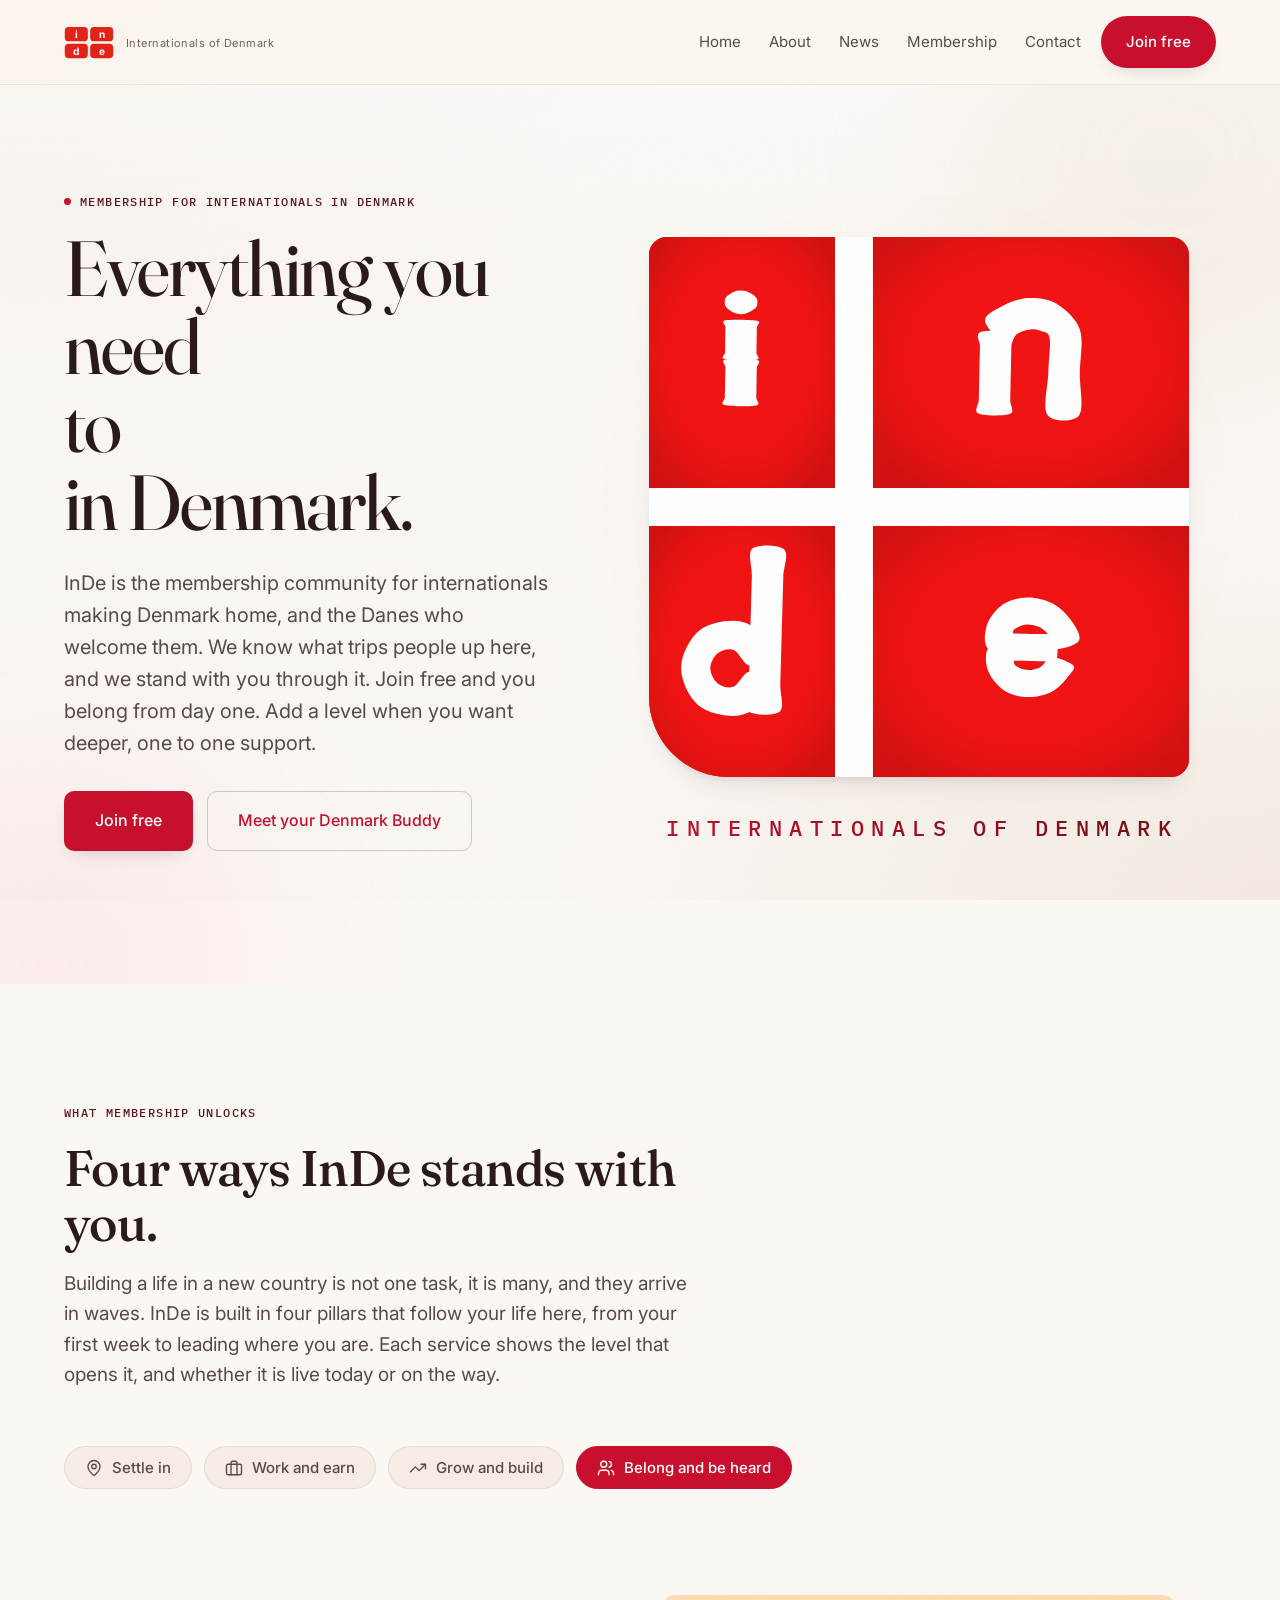
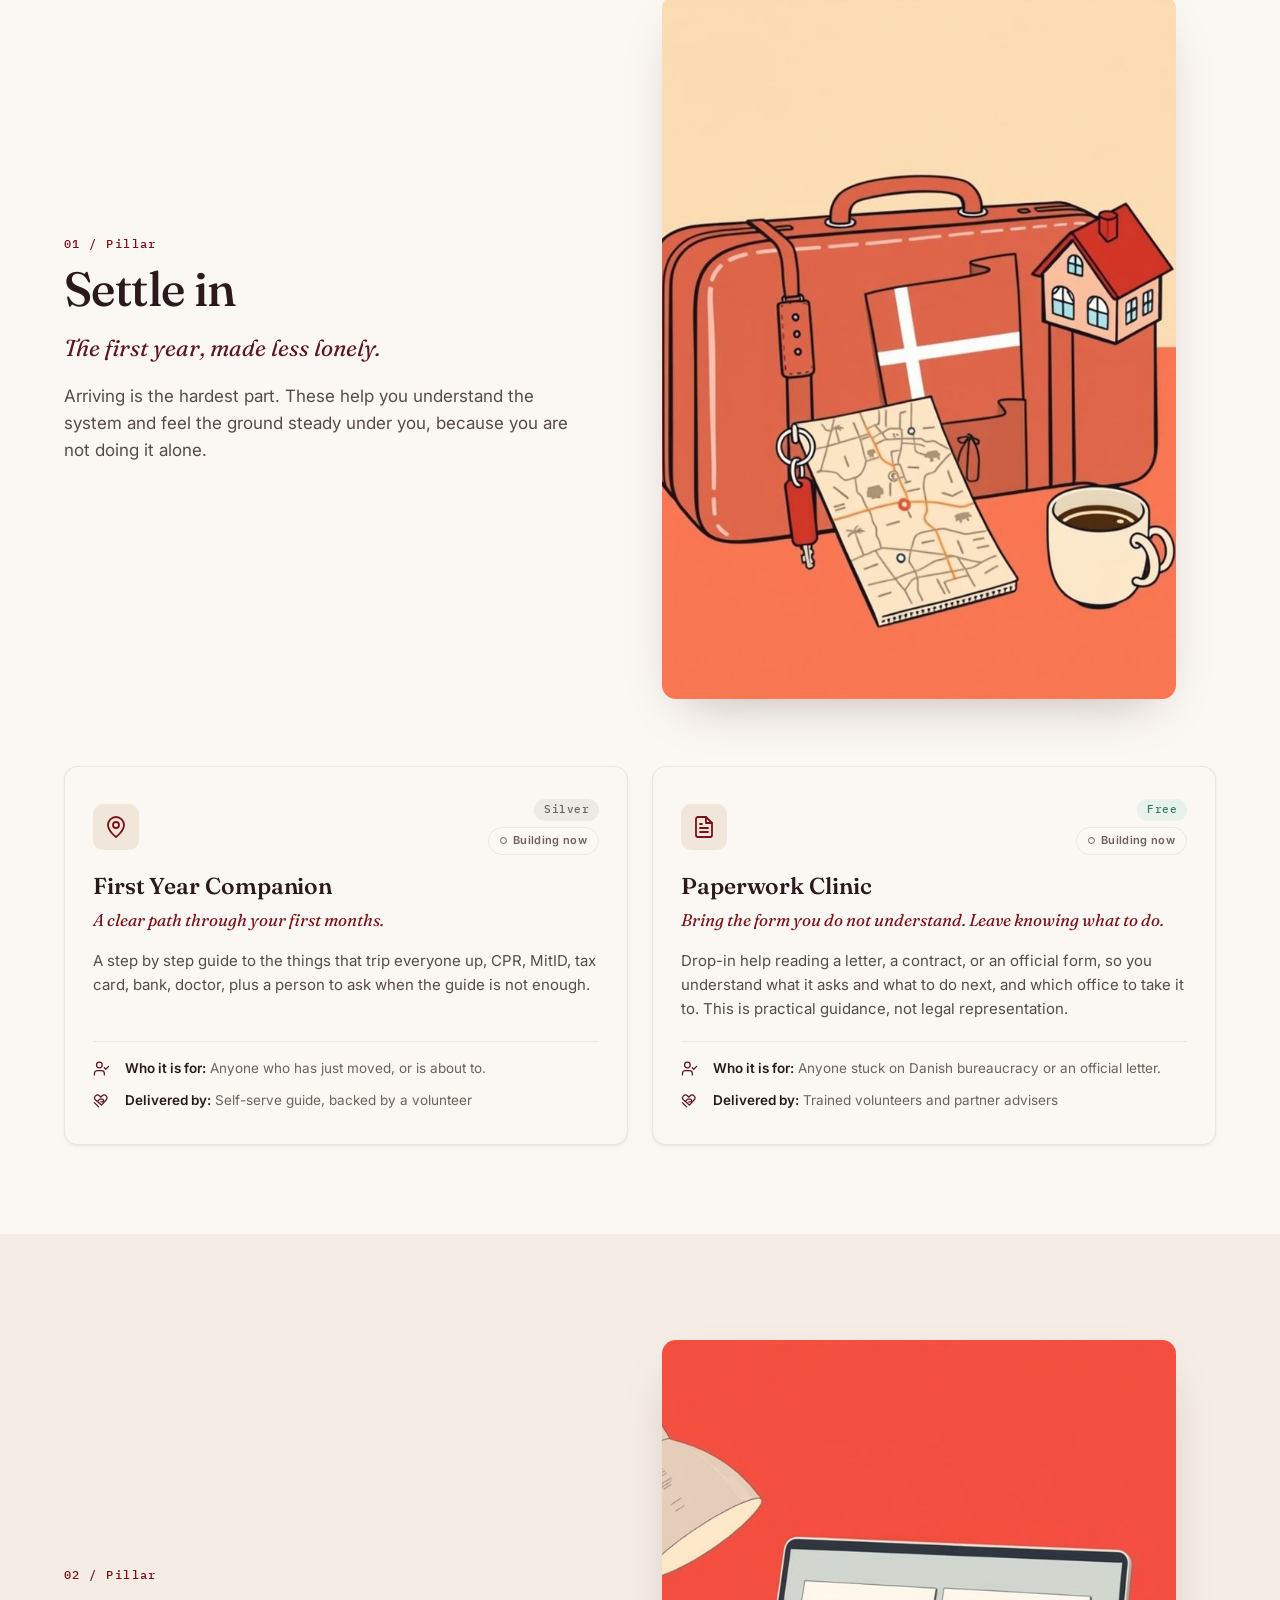
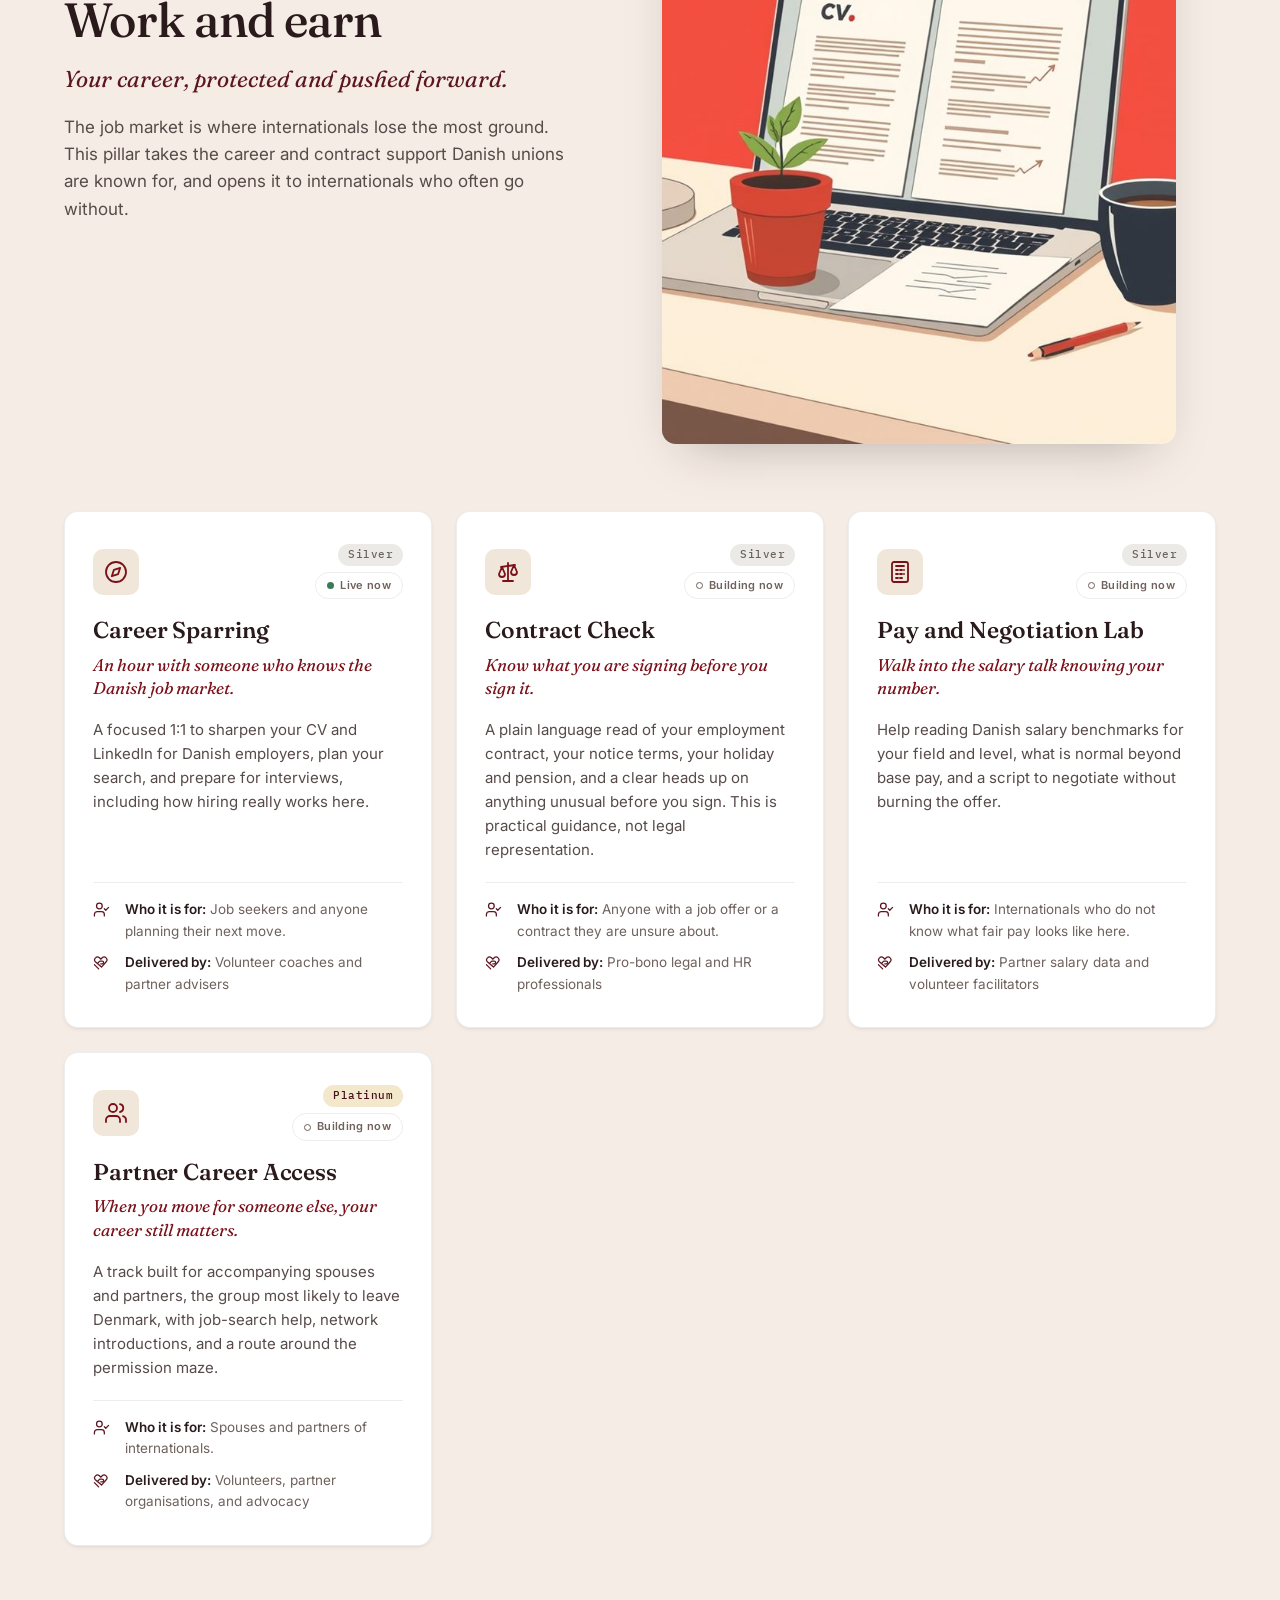
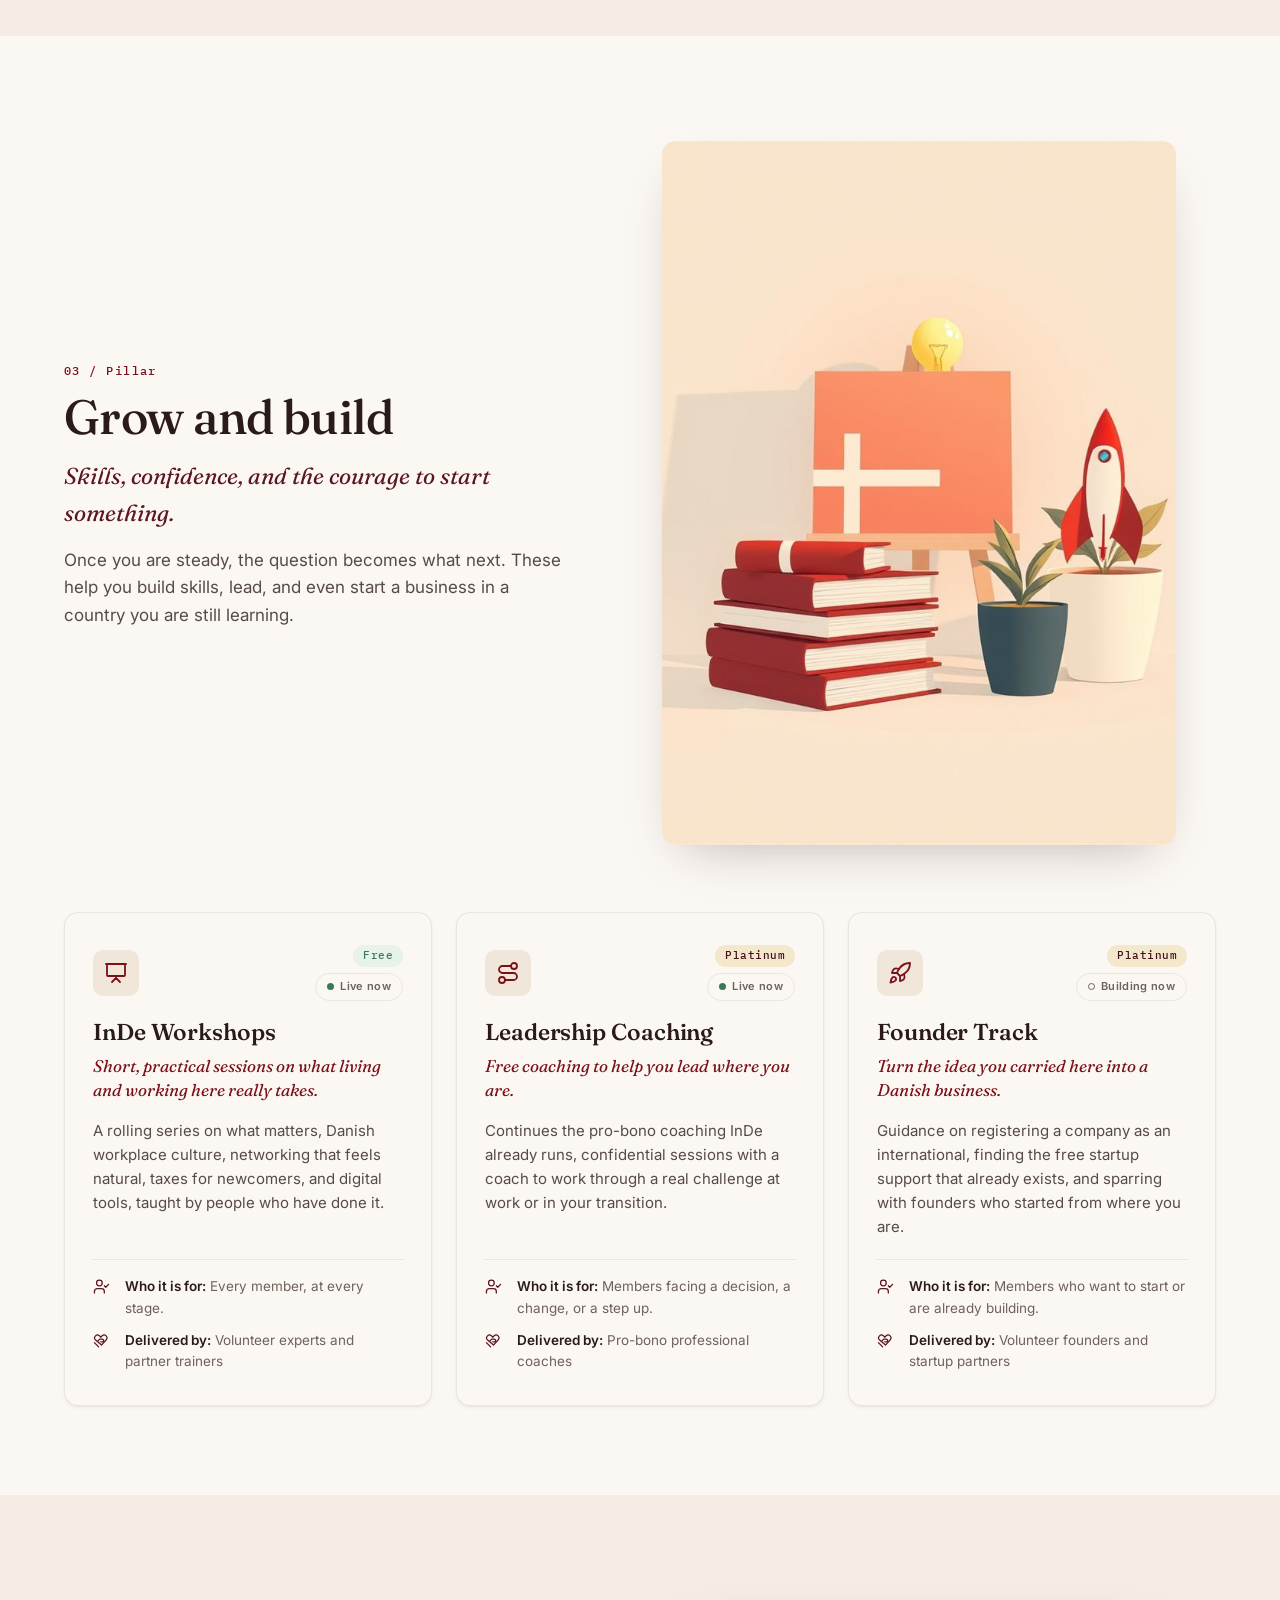
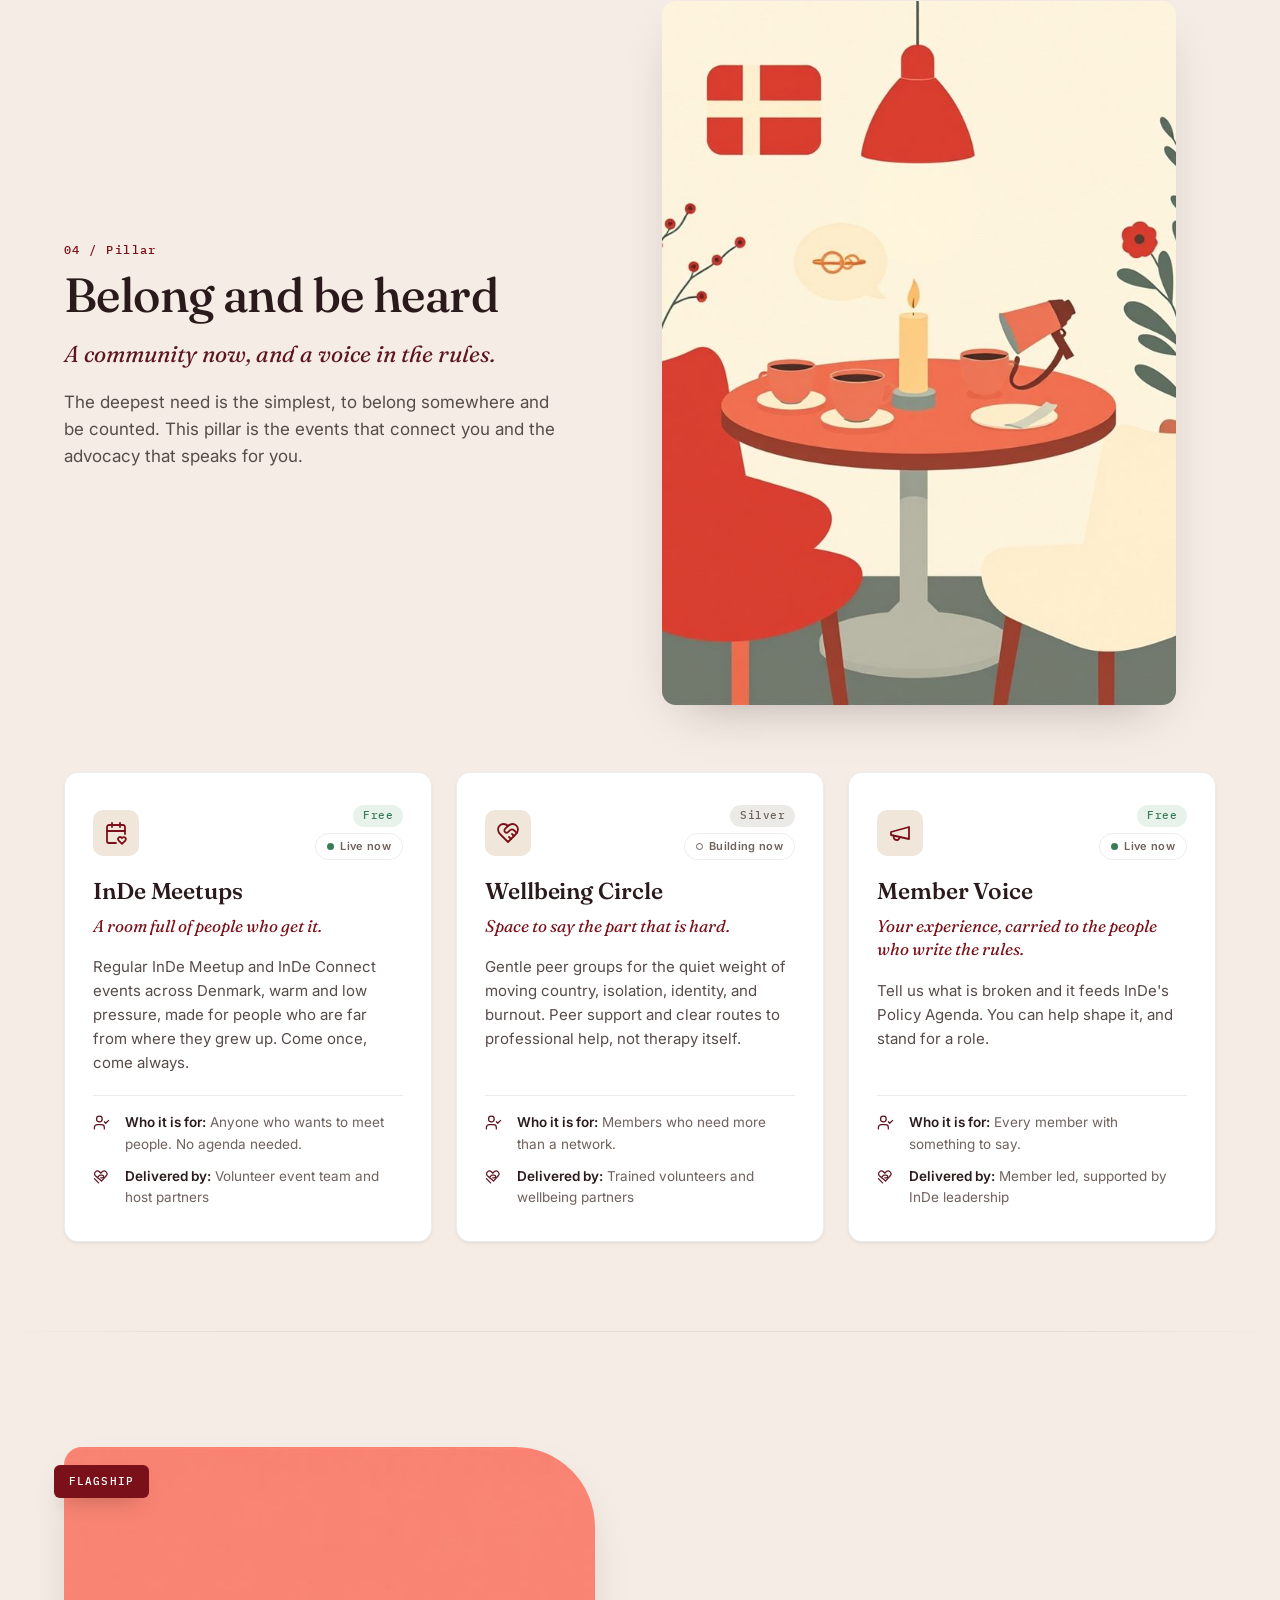
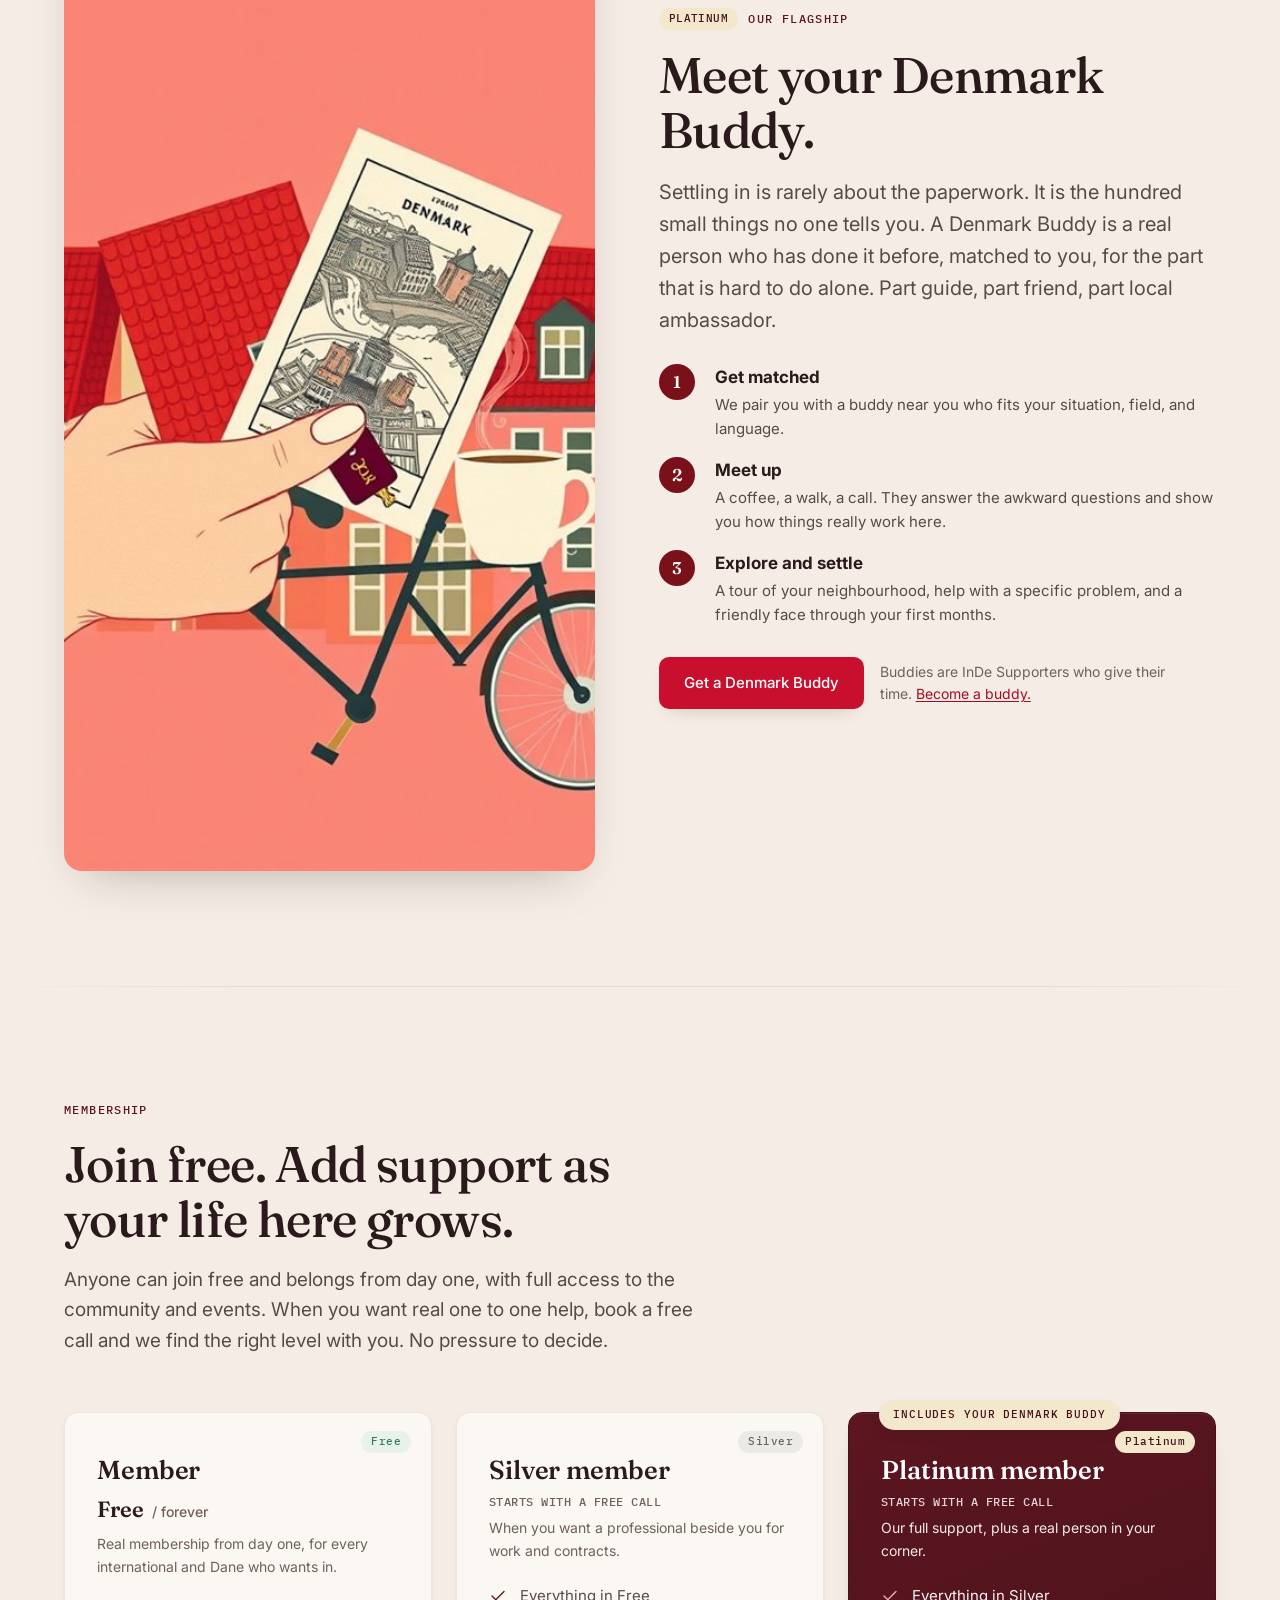
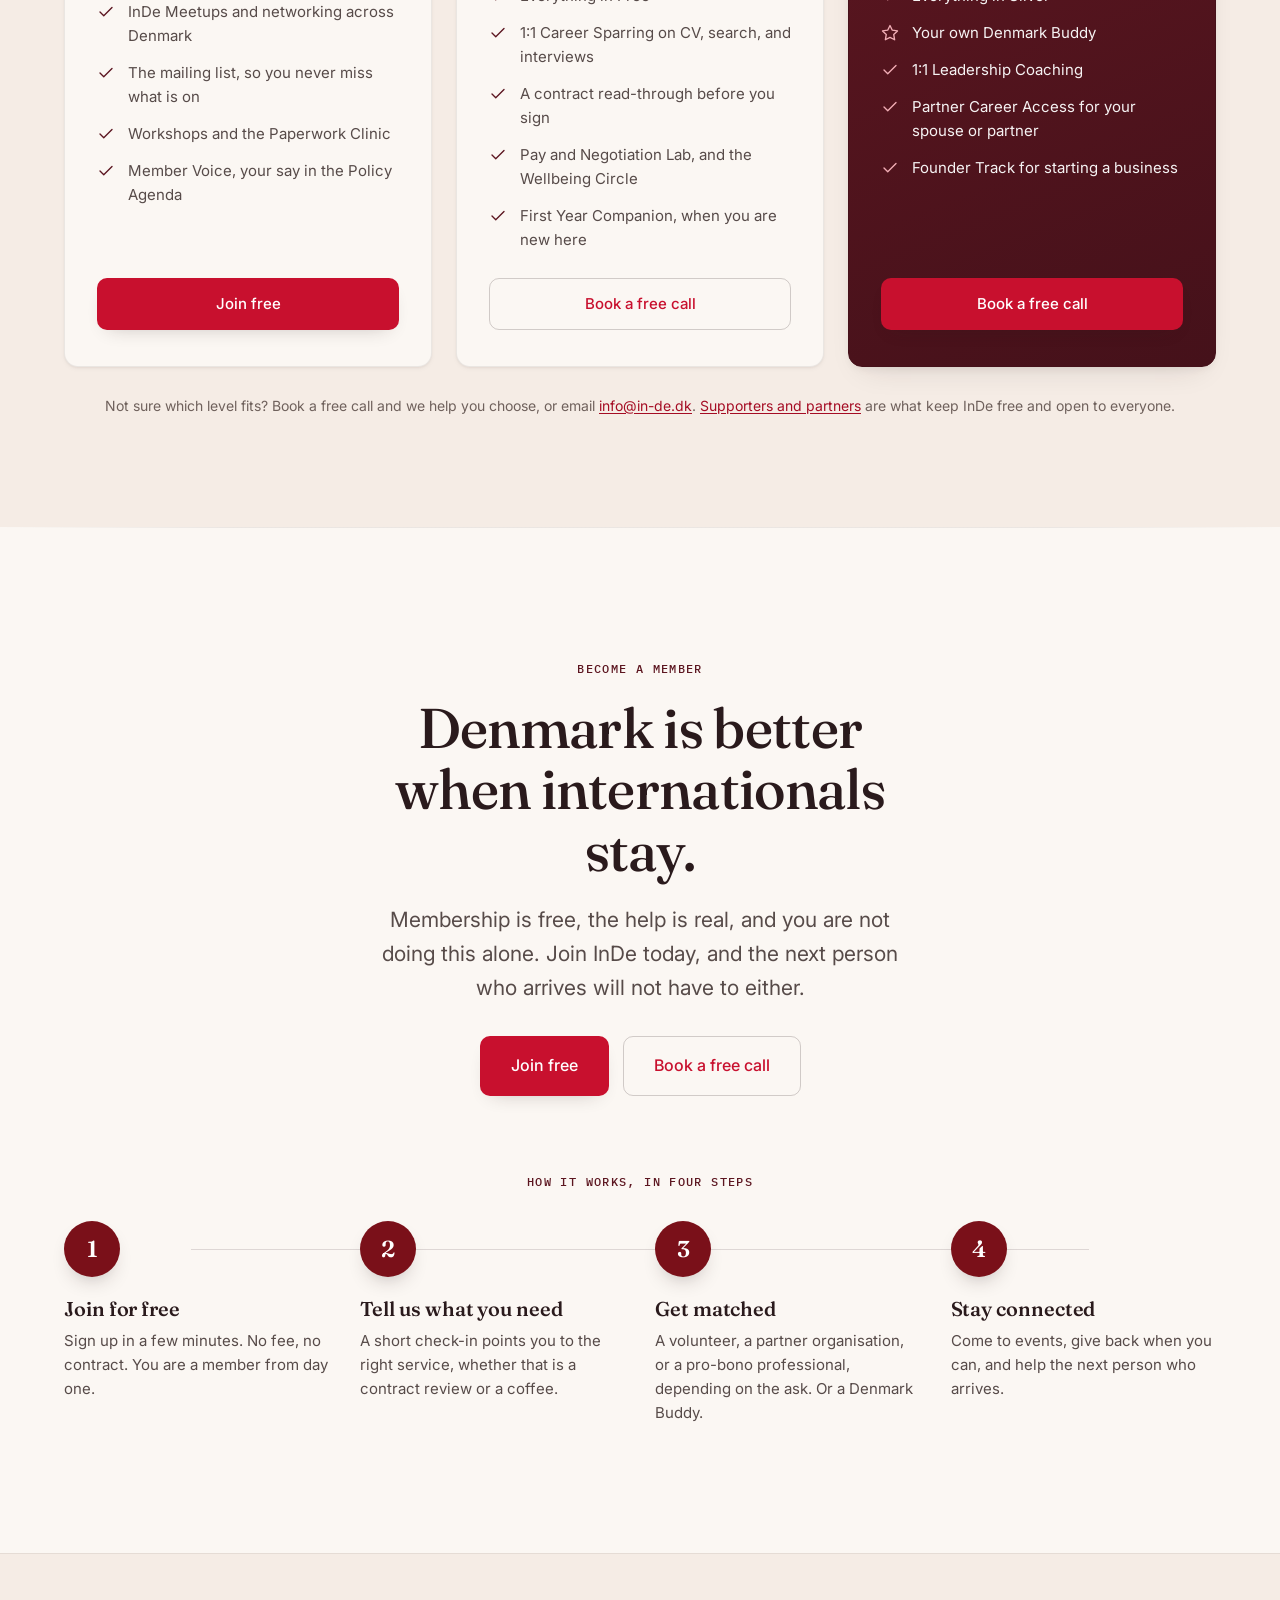
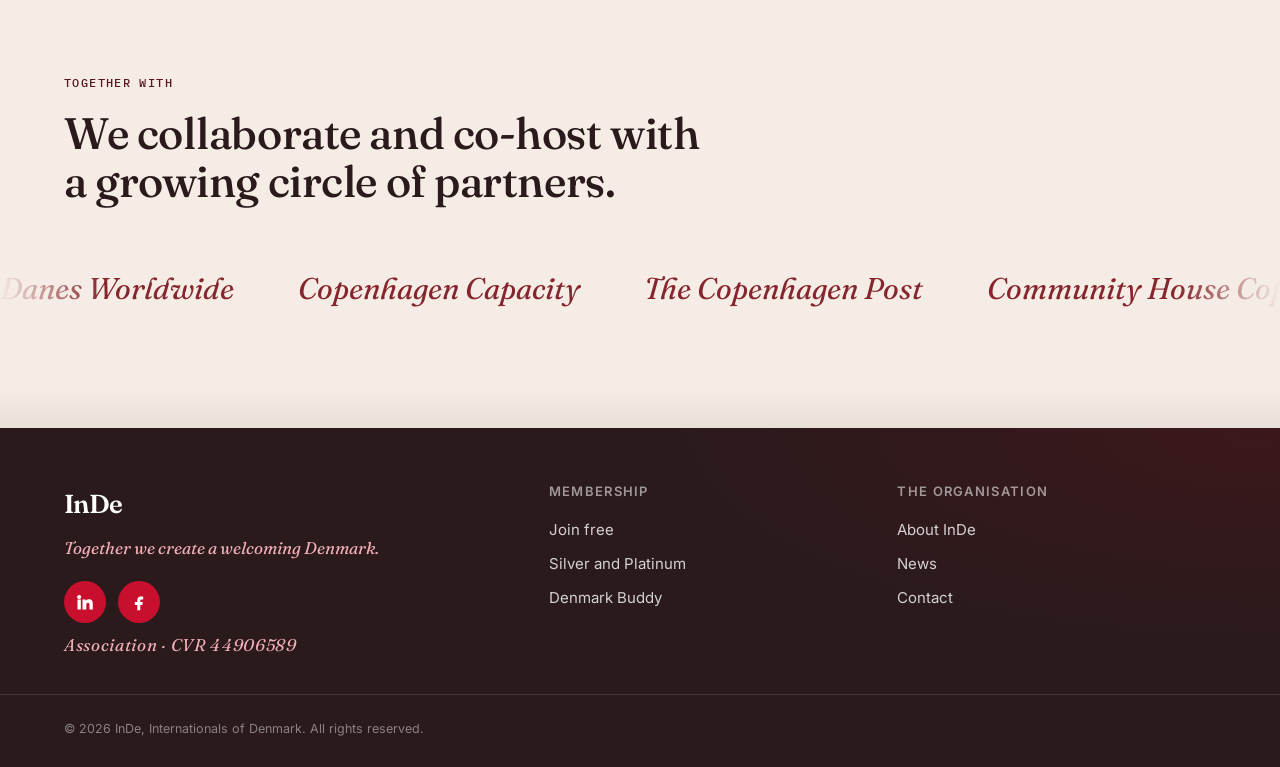
==== commit 15fb23bb: "Remove scroll cue, tally, give-back; flag is a solid still mark Co-Authored-By: Claude Opus 4.8 <nor" ====
--- a/index.html
+++ b/index.html
@@ -175,10 +175,6 @@
       <figcaption class="flag-tagline">Internationals of Denmark</figcaption>
     </figure>
   </div>
-  <a class="hero-scroll" href="#services" aria-label="Scroll to explore membership">
-    <span class="hs-label">Explore</span>
-    <span class="hs-track"><span class="hs-dot"></span></span>
-  </a>
 </section>
 
 <!-- WHAT MEMBERSHIP UNLOCKS (pillars) -->
@@ -221,7 +217,7 @@
       </ol>
       <div class="buddy-cta">
         <a class="btn btn-solid" href="#tiers">Get a Denmark Buddy</a>
-        <span class="buddy-fine">Buddies are InDe Supporters who give their time. <a href="#give">Become a buddy.</a></span>
+        <span class="buddy-fine">Buddies are InDe Supporters who give their time. <a href="https://in-de.dk/contact/">Become a buddy.</a></span>
       </div>
     </div>
   </div>
@@ -282,44 +278,7 @@
         <a class="btn btn-solid btn-block" href="https://in-de.dk/contact/">Book a free call</a>
       </article>
     </div>
-    <p class="tier-foot">Not sure which level fits? Book a free call and we help you choose, or email <a href="mailto:info@in-de.dk">info@in-de.dk</a>. <a href="#give">Supporters and partners</a> are what keep InDe free and open to everyone.</p>
-  </div>
-</section>
-
-<!-- GIVE BACK -->
-<section class="give" id="give">
-  <div class="wrap">
-    <header class="sec-head reveal">
-      <p class="kicker">Give back</p>
-      <h2>The community runs on people, not fees.</h2>
-      <p class="sec-lede">Most of what InDe does is delivered by people who give their time, and funded by partners who believe internationals should stay and thrive. The strength of this community is the people in it, and there is a place here for you.</p>
-    </header>
-    <div class="give-grid">
-      <article class="give-card reveal">
-        <div class="give-ico"><i data-i="heart-handshake"></i></div>
-        <h3>Become a Supporter</h3>
-        <p>Give your time, not your money. This is how the services happen.</p>
-        <ul class="give-list">
-          <li><i data-i="check"></i> Be a Denmark Buddy for someone newer than you</li>
-          <li><i data-i="check"></i> Host a meetup or run a workshop</li>
-          <li><i data-i="check"></i> Offer a skill, a contract read, or an hour of coaching</li>
-          <li><i data-i="check"></i> Help shape the Policy Agenda</li>
-        </ul>
-        <a class="btn btn-ghost" href="https://in-de.dk/contact/">Offer your time</a>
-      </article>
-      <article class="give-card reveal">
-        <div class="give-ico"><i data-i="building"></i></div>
-        <h3>Partner or Sponsor</h3>
-        <p>For companies, institutions, and municipalities that want international talent to stay.</p>
-        <ul class="give-list">
-          <li><i data-i="check"></i> Deliver a clinic, a workshop, or a mentor</li>
-          <li><i data-i="check"></i> Sponsor an event or a programme</li>
-          <li><i data-i="check"></i> Open doors to jobs and advice</li>
-          <li><i data-i="check"></i> Shape policy with us, and reach a national community</li>
-        </ul>
-        <a class="btn btn-ghost" href="https://in-de.dk/contact/">Partner with us</a>
-      </article>
-    </div>
+    <p class="tier-foot">Not sure which level fits? Book a free call and we help you choose, or email <a href="mailto:info@in-de.dk">info@in-de.dk</a>. <a href="https://in-de.dk/contact/">Supporters and partners</a> are what keep InDe free and open to everyone.</p>
   </div>
 </section>
 
@@ -383,7 +342,6 @@
         <a href="#tiers">Join free</a>
         <a href="#tiers">Silver and Platinum</a>
         <a href="#buddy">Denmark Buddy</a>
-        <a href="#give">Give back</a>
       </div>
       <div>
         <h2 class="foot-h">The organisation</h2>
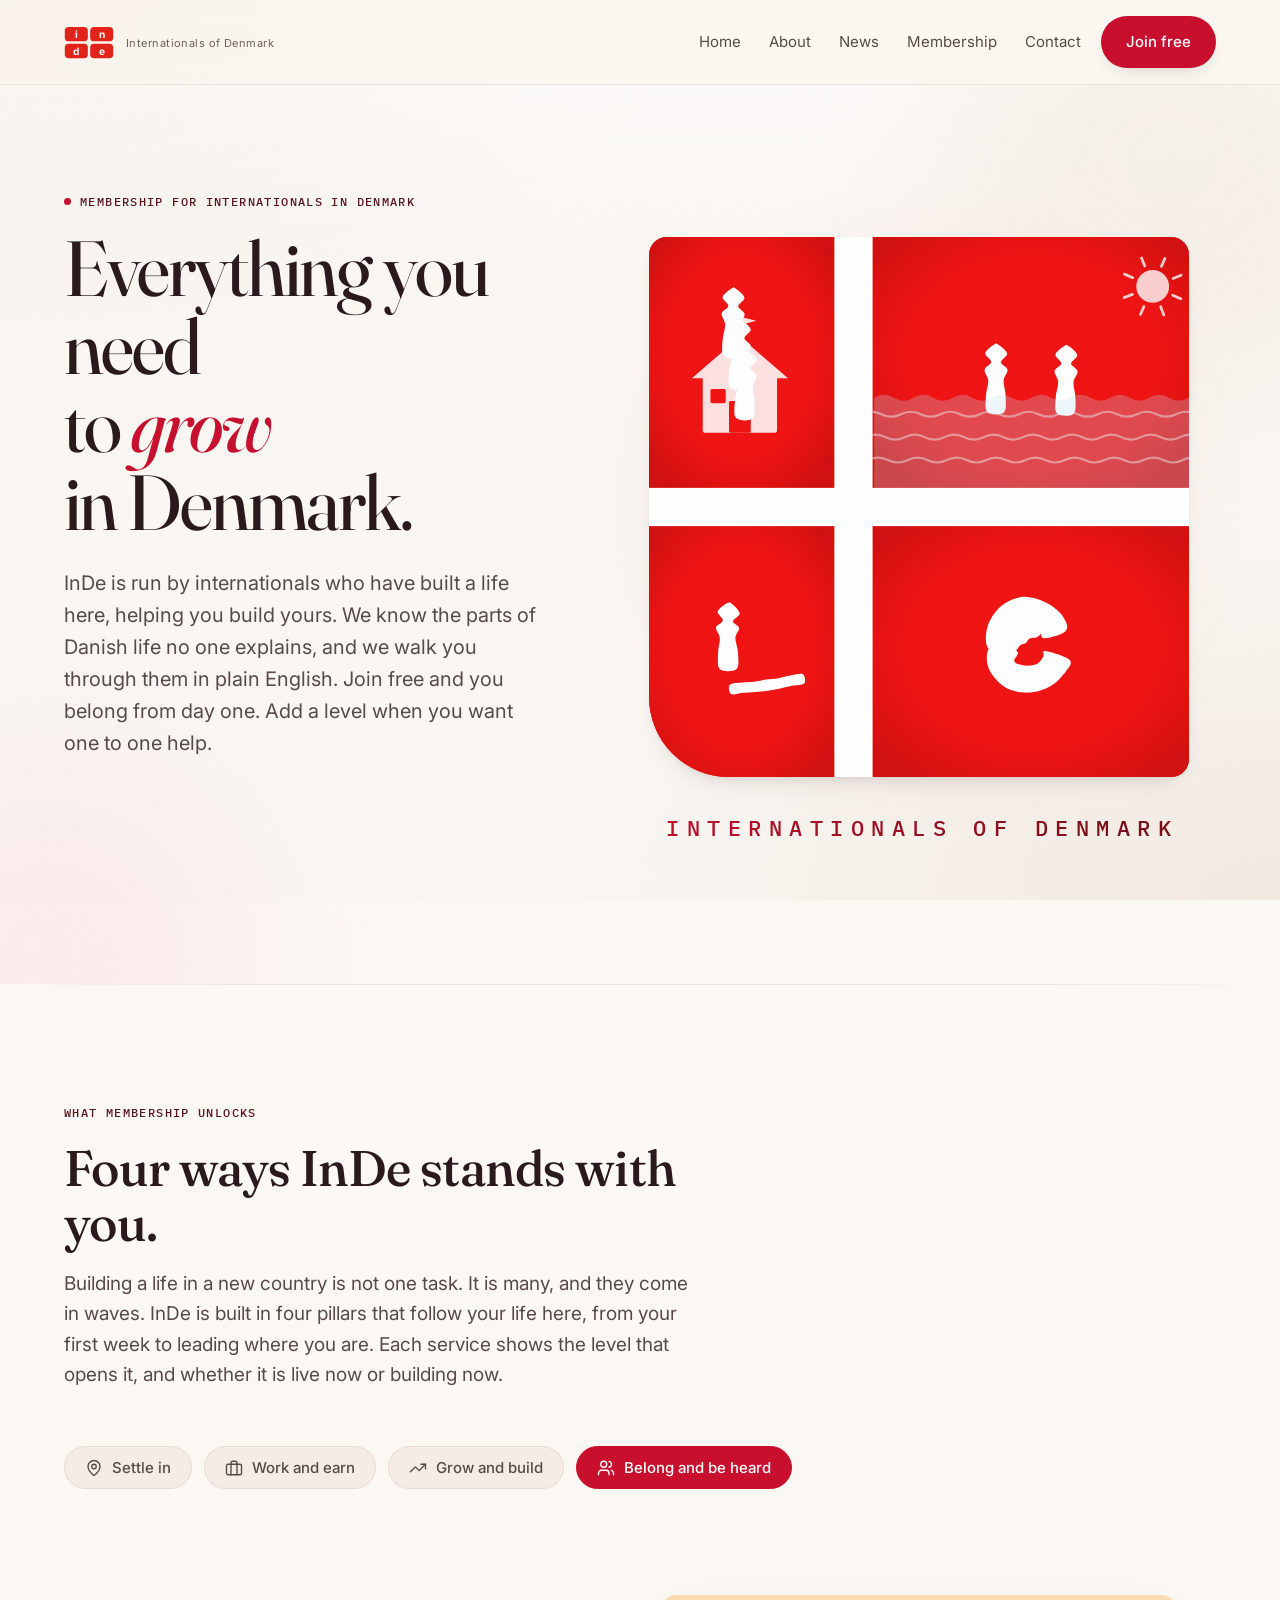
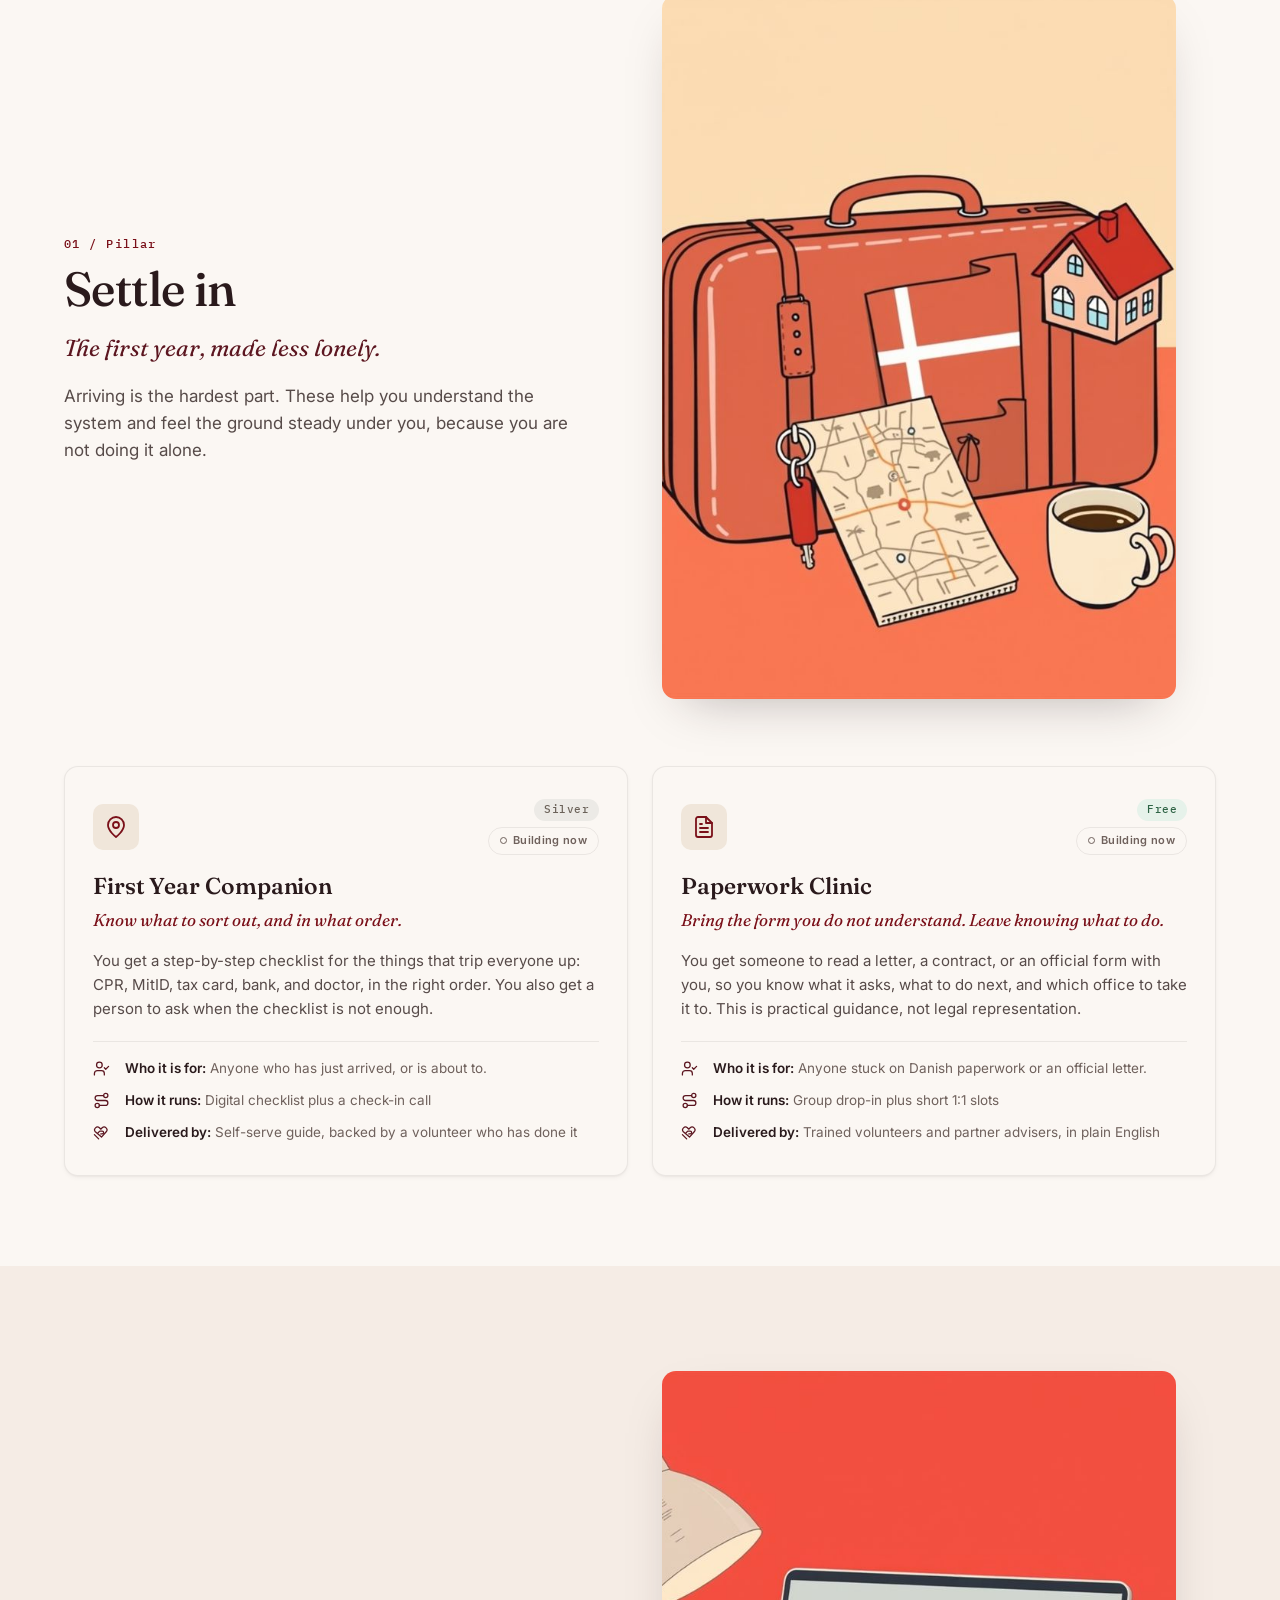
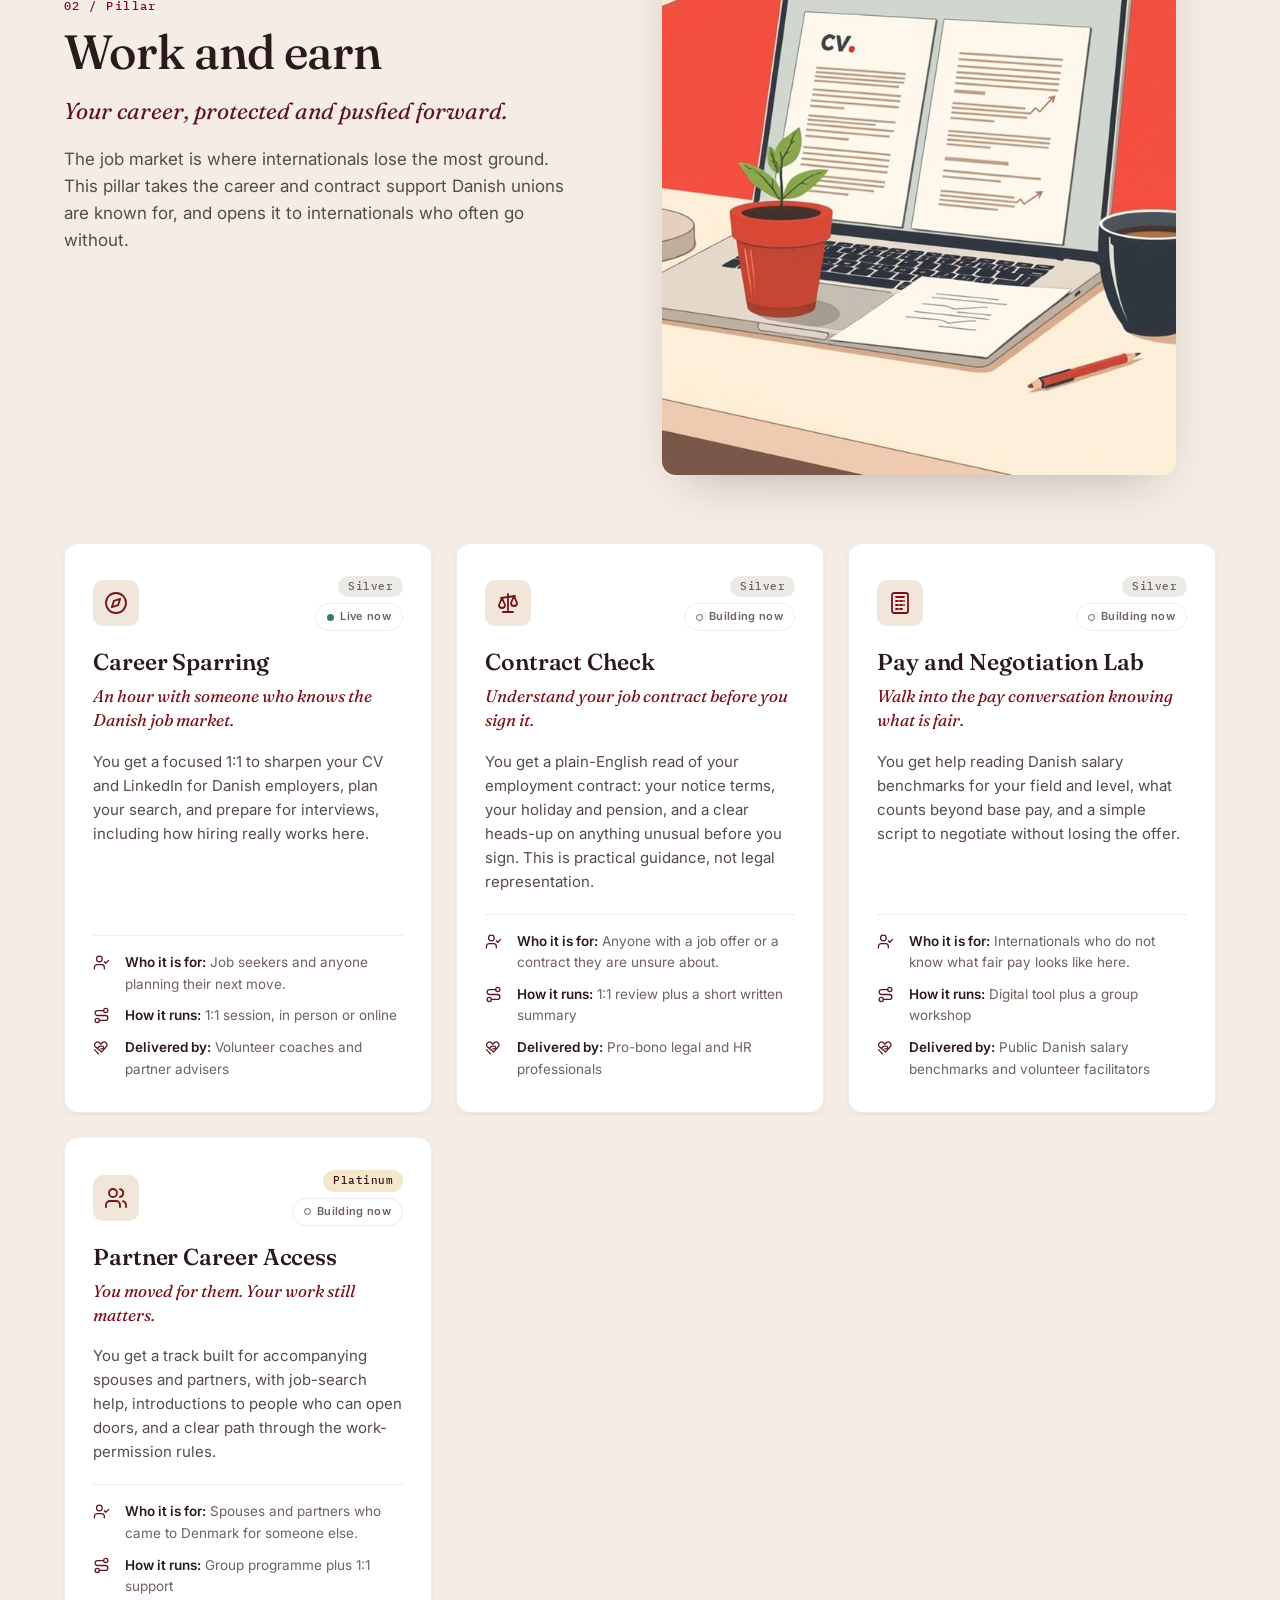
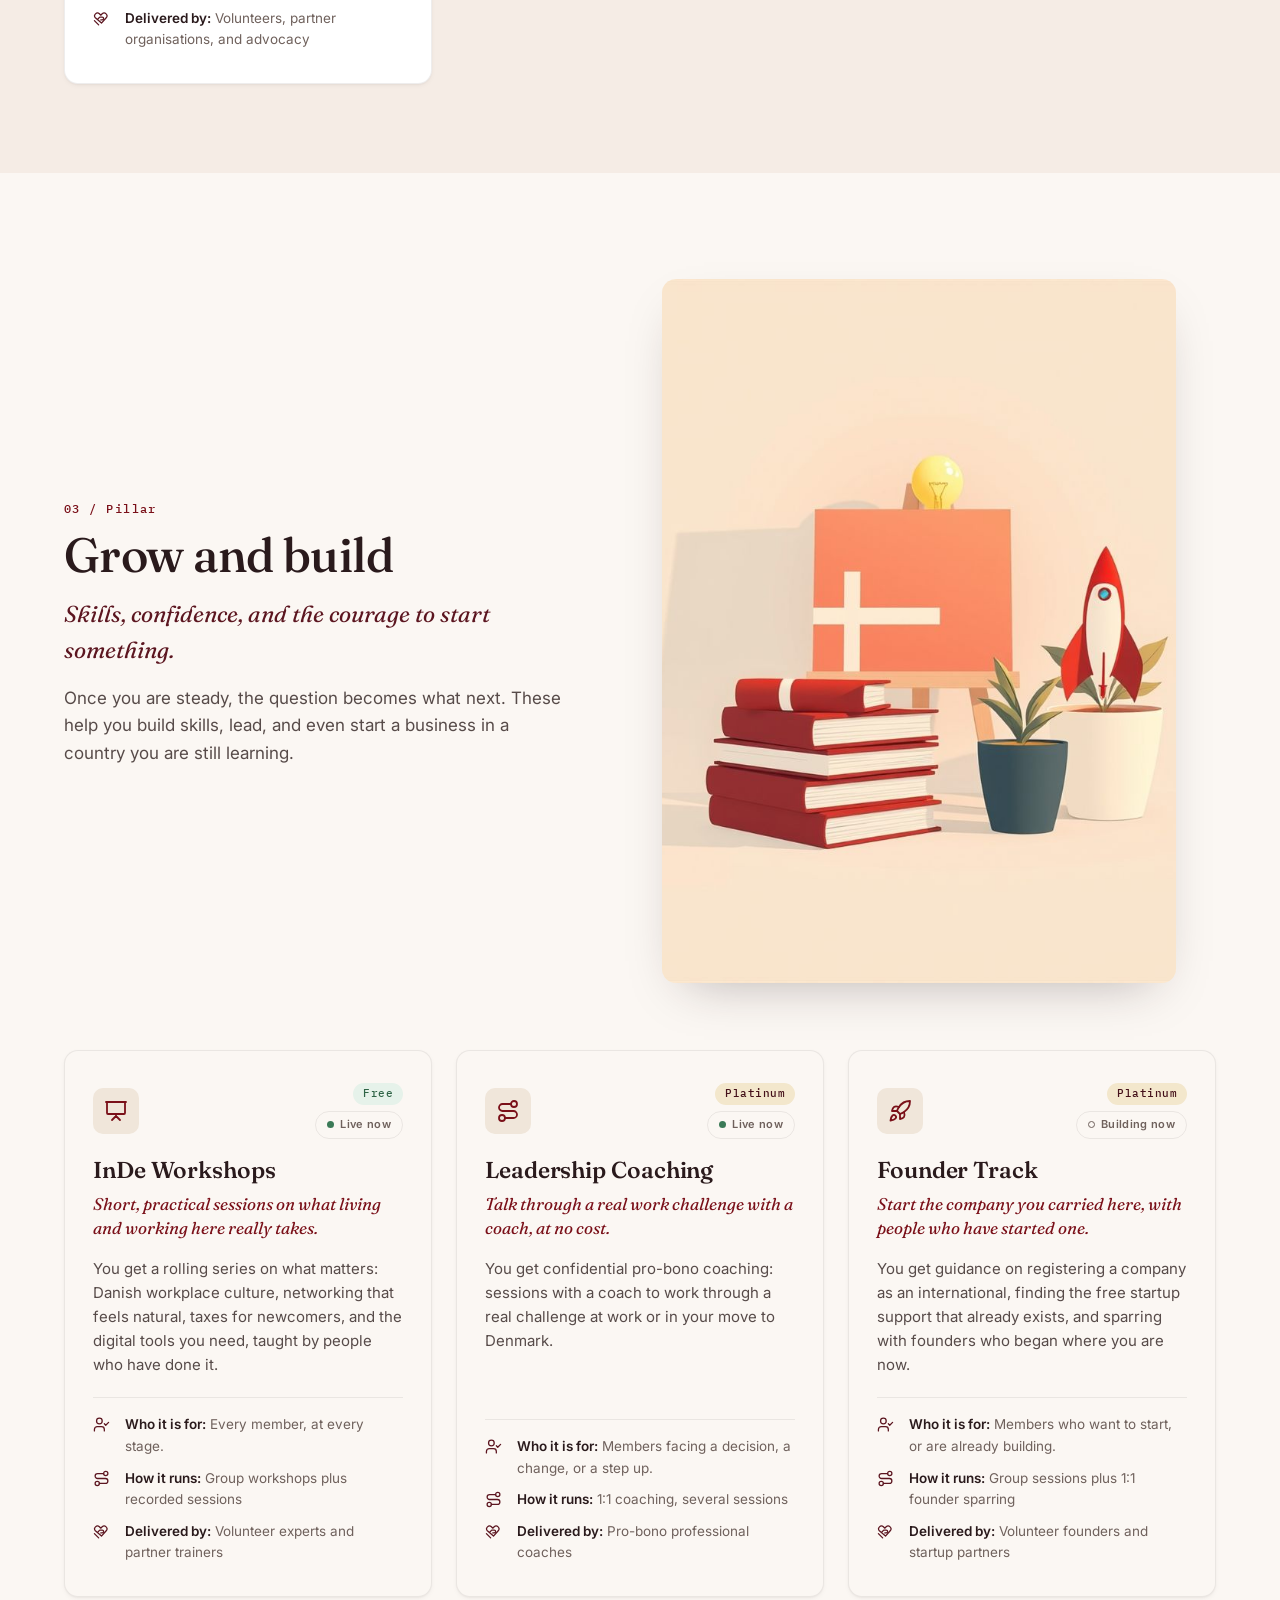
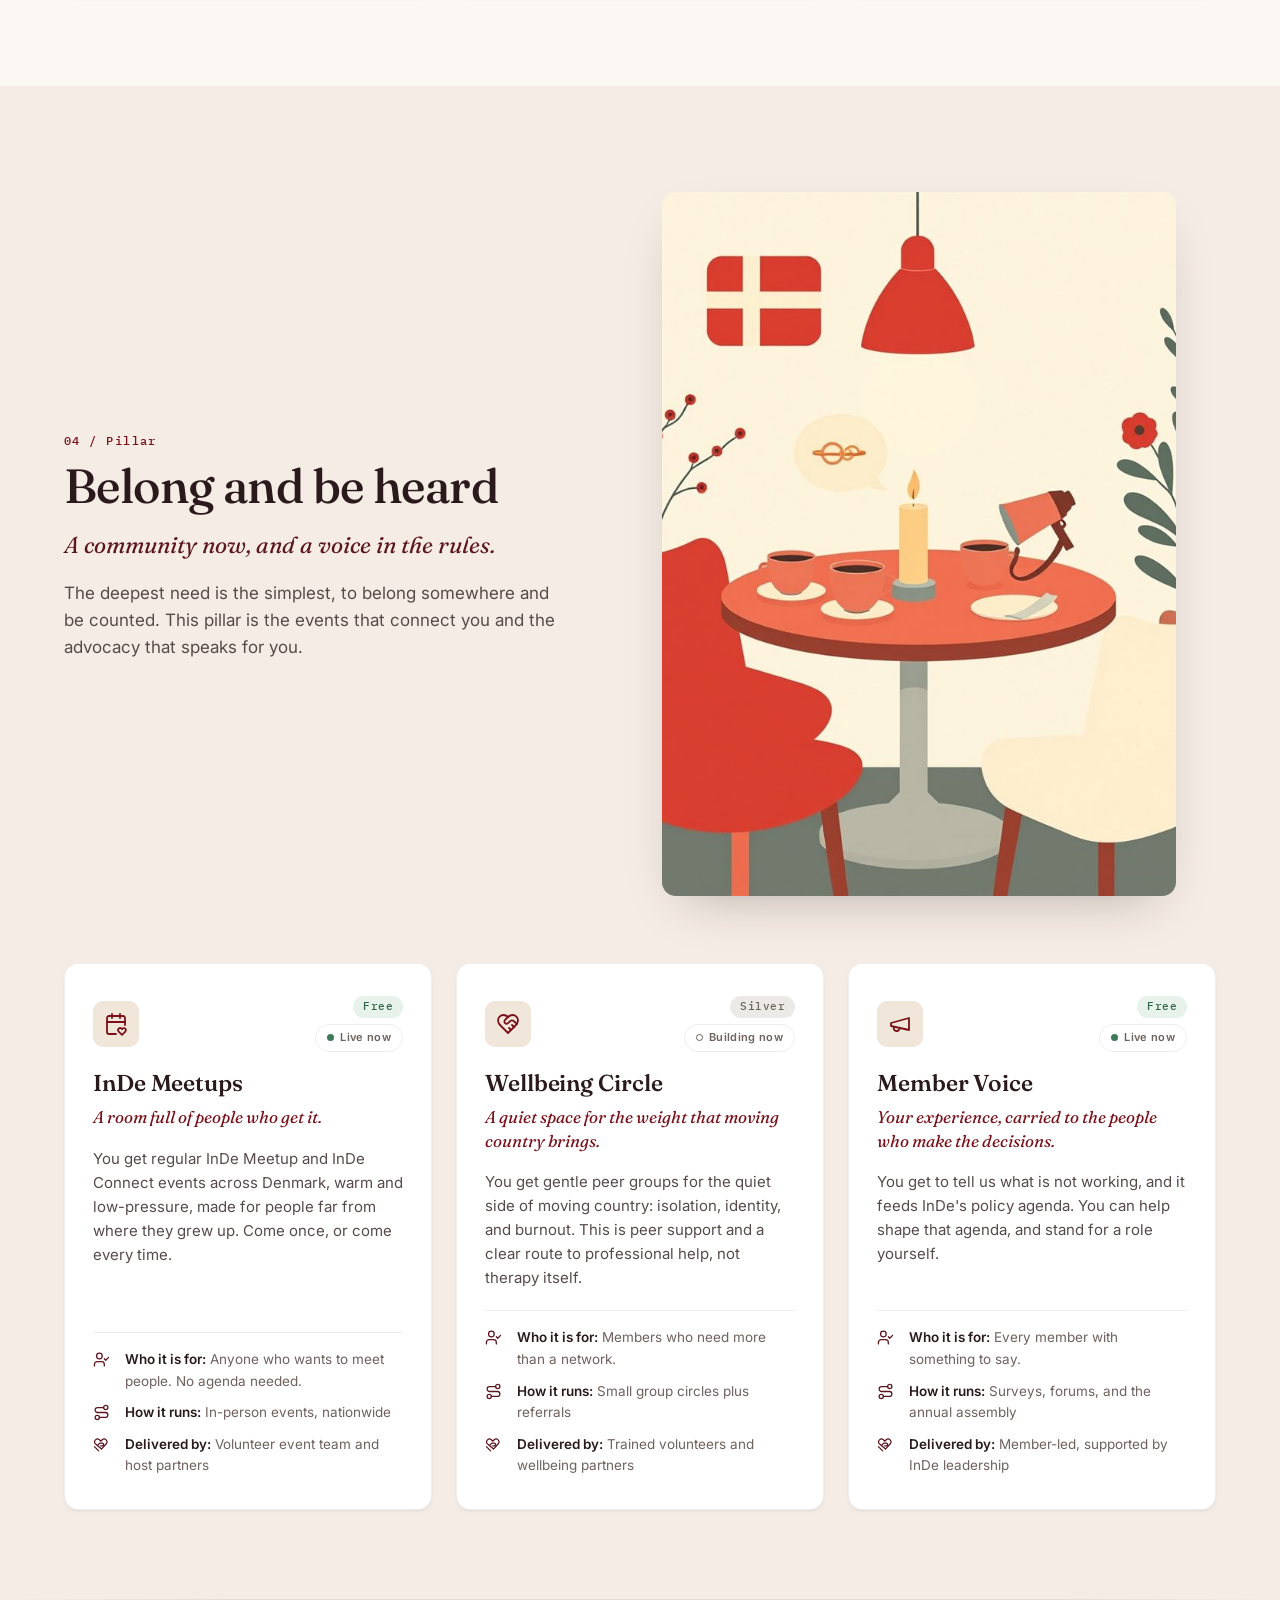
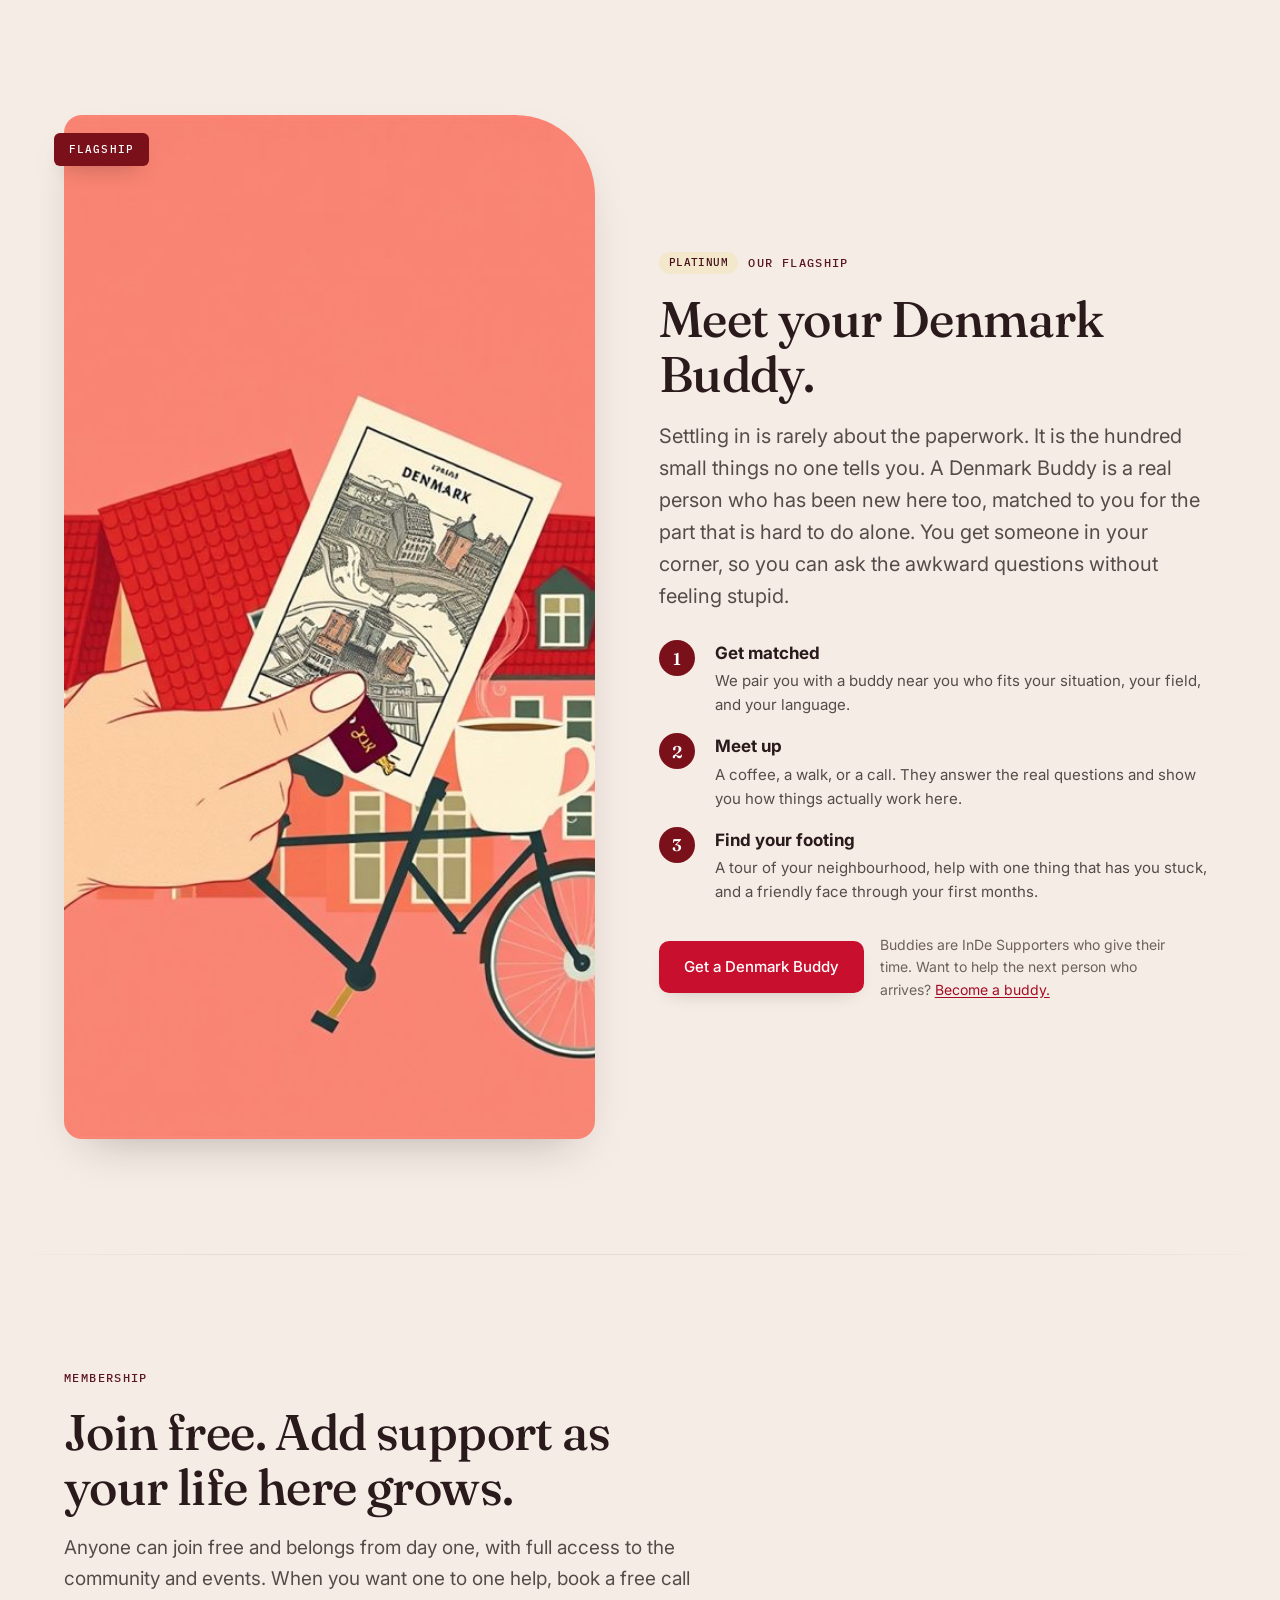
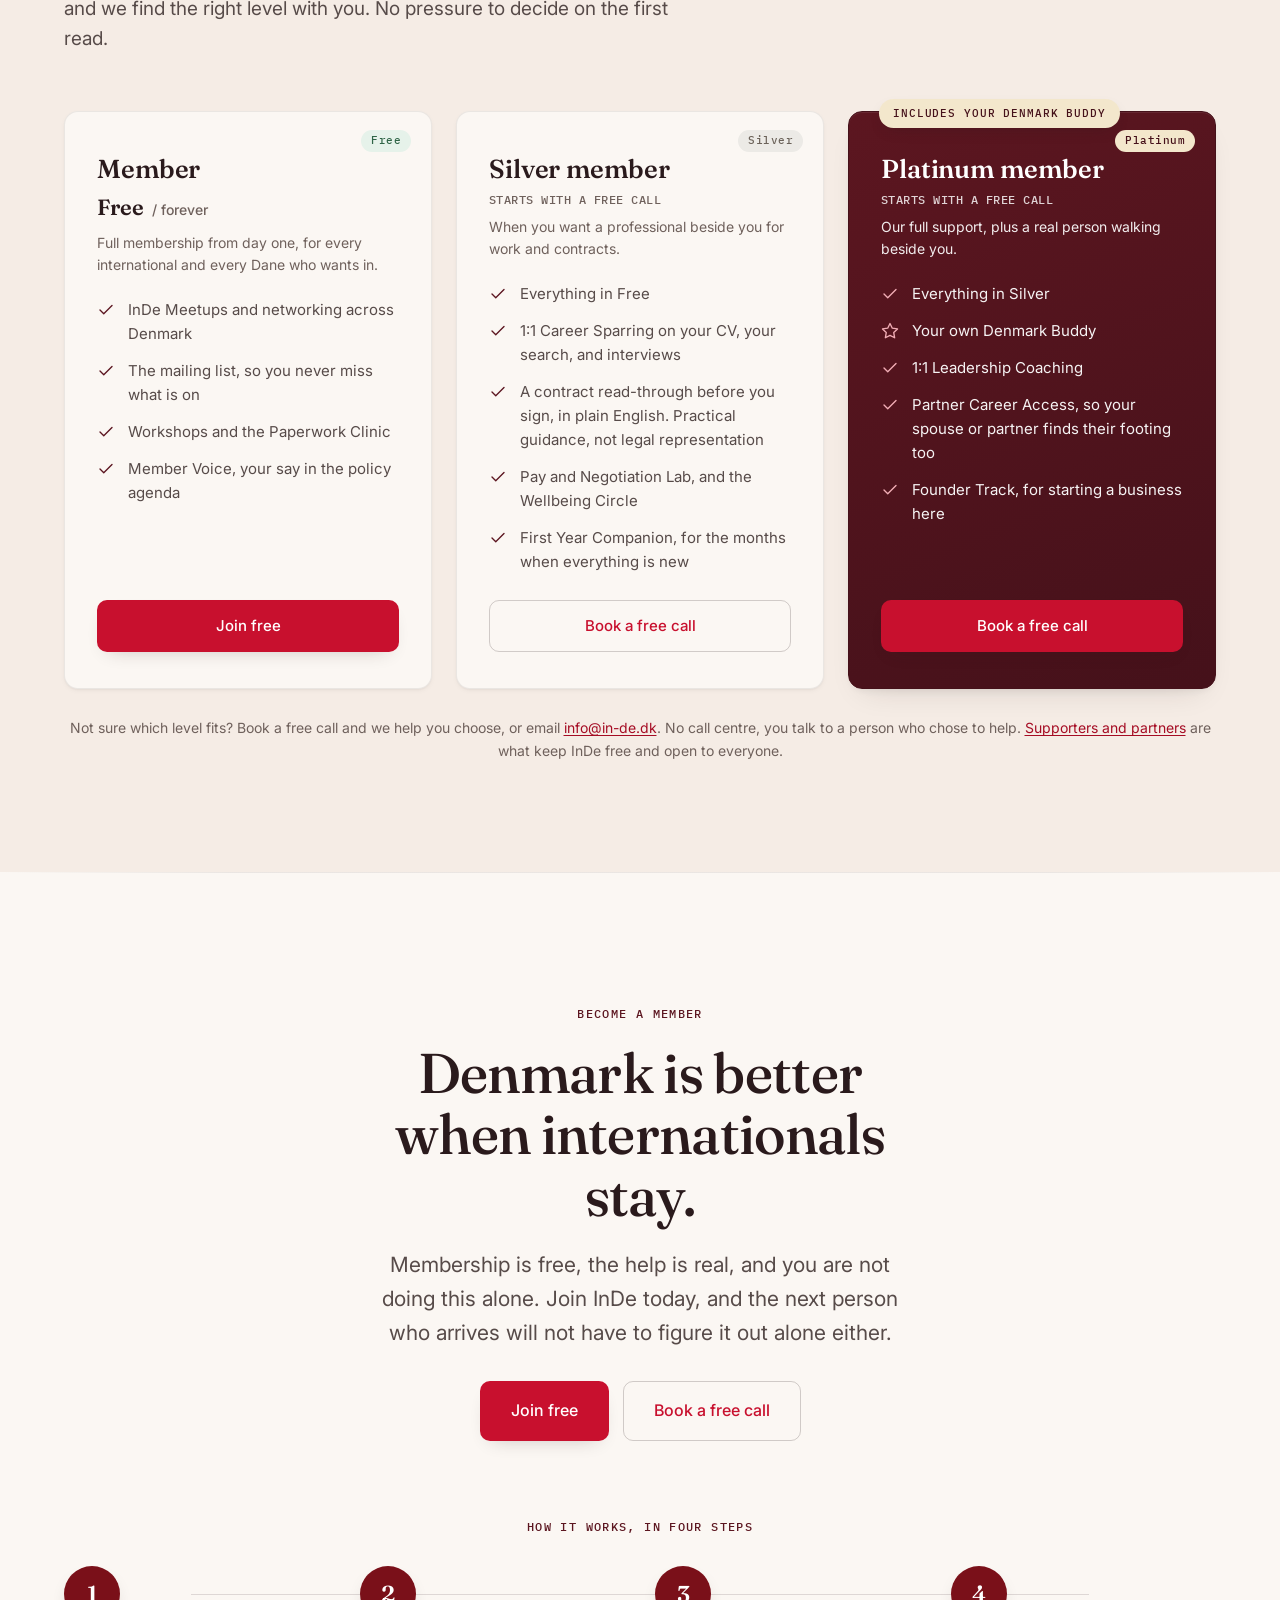
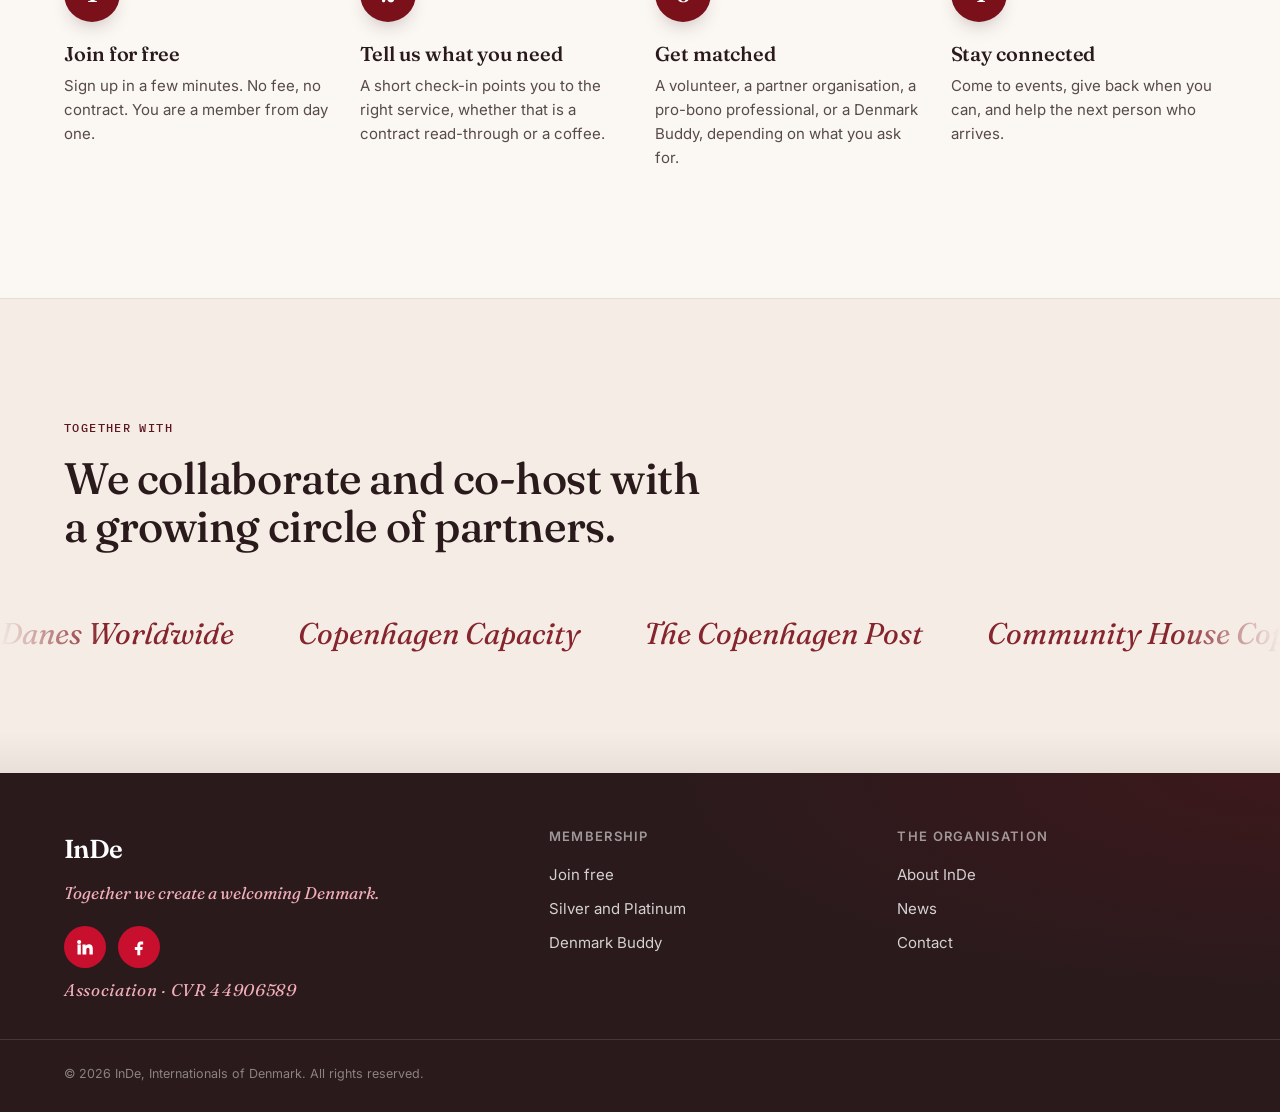
==== commit 28ded928: "Rewrite all copy to premium union/membership-site standard (+ How-it-runs meta row) Co-Authored-By: " ====
--- a/index.html
+++ b/index.html
@@ -121,7 +121,7 @@
         <span class="line">in Denmark.</span>
       </h1>
       <p class="hero-lede reveal">
-        InDe is the membership community for internationals making Denmark home, and the Danes who welcome them. We know what trips people up here, and we stand with you through it. Join free and you belong from day one. Add a level when you want deeper, one to one support.
+        InDe is run by internationals who have built a life here, helping you build yours. We know the parts of Danish life no one explains, and we walk you through them in plain English. Join free and you belong from day one. Add a level when you want one to one help.
       </p>
       <div class="hero-cta reveal">
         <a class="btn btn-solid btn-lg" href="#tiers">Join free</a>
@@ -184,7 +184,7 @@
       <p class="kicker">What membership unlocks</p>
       <h2>Four ways InDe stands with you.</h2>
       <p class="sec-lede">
-        Building a life in a new country is not one task, it is many, and they arrive in waves. InDe is built in four pillars that follow your life here, from your first week to leading where you are. Each service shows the level that opens it, and whether it is live today or on the way.
+        Building a life in a new country is not one task. It is many, and they come in waves. InDe is built in four pillars that follow your life here, from your first week to leading where you are. Each service shows the level that opens it, and whether it is live now or building now.
       </p>
     </header>
 
@@ -209,15 +209,15 @@
     <div class="buddy-copy reveal">
       <p class="kicker"><span class="lvl-chip lvl-platinum">Platinum</span> Our flagship</p>
       <h2>Meet your Denmark Buddy.</h2>
-      <p class="buddy-lede">Settling in is rarely about the paperwork. It is the hundred small things no one tells you. A Denmark Buddy is a real person who has done it before, matched to you, for the part that is hard to do alone. Part guide, part friend, part local ambassador.</p>
+      <p class="buddy-lede">Settling in is rarely about the paperwork. It is the hundred small things no one tells you. A Denmark Buddy is a real person who has been new here too, matched to you for the part that is hard to do alone. You get someone in your corner, so you can ask the awkward questions without feeling stupid.</p>
       <ol class="buddy-steps">
-        <li><span class="bn">1</span><div><b>Get matched</b><p>We pair you with a buddy near you who fits your situation, field, and language.</p></div></li>
-        <li><span class="bn">2</span><div><b>Meet up</b><p>A coffee, a walk, a call. They answer the awkward questions and show you how things really work here.</p></div></li>
-        <li><span class="bn">3</span><div><b>Explore and settle</b><p>A tour of your neighbourhood, help with a specific problem, and a friendly face through your first months.</p></div></li>
+        <li><span class="bn">1</span><div><b>Get matched</b><p>We pair you with a buddy near you who fits your situation, your field, and your language.</p></div></li>
+        <li><span class="bn">2</span><div><b>Meet up</b><p>A coffee, a walk, or a call. They answer the real questions and show you how things actually work here.</p></div></li>
+        <li><span class="bn">3</span><div><b>Find your footing</b><p>A tour of your neighbourhood, help with one thing that has you stuck, and a friendly face through your first months.</p></div></li>
       </ol>
       <div class="buddy-cta">
         <a class="btn btn-solid" href="#tiers">Get a Denmark Buddy</a>
-        <span class="buddy-fine">Buddies are InDe Supporters who give their time. <a href="https://in-de.dk/contact/">Become a buddy.</a></span>
+        <span class="buddy-fine">Buddies are InDe Supporters who give their time. Want to help the next person who arrives? <a href="https://in-de.dk/contact/">Become a buddy.</a></span>
       </div>
     </div>
   </div>
@@ -229,7 +229,7 @@
     <header class="sec-head reveal">
       <p class="kicker">Membership</p>
       <h2>Join free. Add support as your life here grows.</h2>
-      <p class="sec-lede">Anyone can join free and belongs from day one, with full access to the community and events. When you want real one to one help, book a free call and we find the right level with you. No pressure to decide.</p>
+      <p class="sec-lede">Anyone can join free and belongs from day one, with full access to the community and events. When you want one to one help, book a free call and we find the right level with you. No pressure to decide on the first read.</p>
     </header>
 
     <div class="tier-grid">
@@ -237,12 +237,12 @@
         <span class="tier-lvl lvl-free">Free</span>
         <h3>Member</h3>
         <p class="tier-price">Free <span>/ forever</span></p>
-        <p class="tier-note">Real membership from day one, for every international and Dane who wants in.</p>
+        <p class="tier-note">Full membership from day one, for every international and every Dane who wants in.</p>
         <ul class="tier-list">
           <li><i data-i="check"></i> InDe Meetups and networking across Denmark</li>
           <li><i data-i="check"></i> The mailing list, so you never miss what is on</li>
           <li><i data-i="check"></i> Workshops and the Paperwork Clinic</li>
-          <li><i data-i="check"></i> Member Voice, your say in the Policy Agenda</li>
+          <li><i data-i="check"></i> Member Voice, your say in the policy agenda</li>
         </ul>
         <a class="btn btn-solid btn-block" href="https://in-de.dk/contact/">Join free</a>
       </article>
@@ -254,10 +254,10 @@
         <p class="tier-note">When you want a professional beside you for work and contracts.</p>
         <ul class="tier-list">
           <li><i data-i="check"></i> Everything in Free</li>
-          <li><i data-i="check"></i> 1:1 Career Sparring on CV, search, and interviews</li>
-          <li><i data-i="check"></i> A contract read-through before you sign</li>
+          <li><i data-i="check"></i> 1:1 Career Sparring on your CV, your search, and interviews</li>
+          <li><i data-i="check"></i> A contract read-through before you sign, in plain English. Practical guidance, not legal representation</li>
           <li><i data-i="check"></i> Pay and Negotiation Lab, and the Wellbeing Circle</li>
-          <li><i data-i="check"></i> First Year Companion, when you are new here</li>
+          <li><i data-i="check"></i> First Year Companion, for the months when everything is new</li>
         </ul>
         <a class="btn btn-ghost btn-block" href="https://in-de.dk/contact/">Book a free call</a>
       </article>
@@ -267,18 +267,18 @@
         <span class="tier-lvl lvl-platinum">Platinum</span>
         <h3>Platinum member</h3>
         <p class="tier-price tier-talk">Starts with a free call</p>
-        <p class="tier-note">Our full support, plus a real person in your corner.</p>
+        <p class="tier-note">Our full support, plus a real person walking beside you.</p>
         <ul class="tier-list">
           <li><i data-i="check"></i> Everything in Silver</li>
           <li><i data-i="star"></i> Your own Denmark Buddy</li>
           <li><i data-i="check"></i> 1:1 Leadership Coaching</li>
-          <li><i data-i="check"></i> Partner Career Access for your spouse or partner</li>
-          <li><i data-i="check"></i> Founder Track for starting a business</li>
+          <li><i data-i="check"></i> Partner Career Access, so your spouse or partner finds their footing too</li>
+          <li><i data-i="check"></i> Founder Track, for starting a business here</li>
         </ul>
         <a class="btn btn-solid btn-block" href="https://in-de.dk/contact/">Book a free call</a>
       </article>
     </div>
-    <p class="tier-foot">Not sure which level fits? Book a free call and we help you choose, or email <a href="mailto:info@in-de.dk">info@in-de.dk</a>. <a href="https://in-de.dk/contact/">Supporters and partners</a> are what keep InDe free and open to everyone.</p>
+    <p class="tier-foot">Not sure which level fits? Book a free call and we help you choose, or email <a href="mailto:info@in-de.dk">info@in-de.dk</a>. No call centre, you talk to a person who chose to help. <a href="https://in-de.dk/contact/">Supporters and partners</a> are what keep InDe free and open to everyone.</p>
   </div>
 </section>
 
@@ -288,7 +288,7 @@
     <header class="finish-head reveal">
       <p class="kicker">Become a member</p>
       <h2>Denmark is better when internationals stay.</h2>
-      <p class="finish-lede">Membership is free, the help is real, and you are not doing this alone. Join InDe today, and the next person who arrives will not have to either.</p>
+      <p class="finish-lede">Membership is free, the help is real, and you are not doing this alone. Join InDe today, and the next person who arrives will not have to figure it out alone either.</p>
       <div class="finish-cta">
         <a class="btn btn-solid btn-lg" href="https://in-de.dk/contact/">Join free</a>
         <a class="btn btn-ghost btn-lg" href="https://in-de.dk/contact/">Book a free call</a>
@@ -297,8 +297,8 @@
     <p class="finish-steps-label reveal">How it works, in four steps</p>
     <ol class="journey">
       <li class="journey-step reveal"><span class="js-num">1</span><h3>Join for free</h3><p>Sign up in a few minutes. No fee, no contract. You are a member from day one.</p></li>
-      <li class="journey-step reveal"><span class="js-num">2</span><h3>Tell us what you need</h3><p>A short check-in points you to the right service, whether that is a contract review or a coffee.</p></li>
-      <li class="journey-step reveal"><span class="js-num">3</span><h3>Get matched</h3><p>A volunteer, a partner organisation, or a pro-bono professional, depending on the ask. Or a Denmark Buddy.</p></li>
+      <li class="journey-step reveal"><span class="js-num">2</span><h3>Tell us what you need</h3><p>A short check-in points you to the right service, whether that is a contract read-through or a coffee.</p></li>
+      <li class="journey-step reveal"><span class="js-num">3</span><h3>Get matched</h3><p>A volunteer, a partner organisation, a pro-bono professional, or a Denmark Buddy, depending on what you ask for.</p></li>
       <li class="journey-step reveal"><span class="js-num">4</span><h3>Stay connected</h3><p>Come to events, give back when you can, and help the next person who arrives.</p></li>
     </ol>
   </div>
--- a/css/style.css
+++ b/css/style.css
@@ -100,7 +100,7 @@
 }
 
 h1, h2, h3, h4 { font-family: var(--font-display); font-weight: 500; font-optical-sizing: auto; line-height: 1.1; margin: 0; letter-spacing: -0.012em; }
-.svc-card h3, .tier h3, .give-card h3, .journey-step h3 { font-weight: 560; letter-spacing: -0.004em; line-height: 1.18; }
+.svc-card h3, .tier h3, .journey-step h3 { font-weight: 560; letter-spacing: -0.004em; line-height: 1.18; }
 p { margin: 0; }
 a { color: inherit; text-decoration: none; }
 img { max-width: 100%; display: block; }
@@ -358,10 +358,10 @@
 /* ============================================================
    REVEAL ANIMATION
    ============================================================ */
-.reveal { opacity: 0; transform: translateY(28px); transition: opacity .7s var(--ease), transform .7s var(--ease); }
-.reveal.in { opacity: 1; transform: none; }
+.reveal { opacity: 0; transform: translateY(32px) scale(0.99); filter: blur(4px); transition: opacity .85s var(--ease), transform .85s var(--ease), filter .85s var(--ease); }
+.reveal.in { opacity: 1; transform: none; filter: blur(0); }
 @media (prefers-reduced-motion: reduce) {
-  .reveal { opacity: 1; transform: none; transition: none; }
+  .reveal { opacity: 1; transform: none; filter: none; transition: none; }
 }
 
 /* ============================================================
@@ -381,19 +381,13 @@
 
   .hero-grid { grid-template-columns: 1fr; }
   .hero-art { order: -1; max-width: 460px; }
-  .hero-facts { gap: 16px; }
   .pillar-head { grid-template-columns: 1fr; }
   .pillar-head-art { order: -1; }
-  .voice-grid { grid-template-columns: 1fr; }
   .foot-grid { grid-template-columns: 1fr; gap: 28px; }
 }
 
 @media (max-width: 560px) {
-  .hero-facts { grid-template-columns: 1fr; gap: 14px; border: none; padding-block-start: 8px; }
-  .hero-facts li { flex-direction: row; align-items: baseline; gap: 12px; }
-  .hero-facts strong { font-size: 30px; min-width: 3.5ch; }
   .foot-cols { grid-template-columns: 1fr; }
-  .hero-scroll { display: none; }
   .btn-lg { width: 100%; }
 }
 
@@ -407,17 +401,11 @@
 /* ---- animated InDe logo (the real 2x2 tiles, given vibe) ---- */
 .inde-logo { display: inline-flex; }
 .inde-logo svg { display: block; overflow: visible; }
-.inde-logo .lt { transform-box: fill-box; transform-origin: 50% 50%; animation: tilePop .6s var(--ease) backwards; }
-.inde-logo .lt1 { animation-delay: .05s; }
-.inde-logo .lt2 { animation-delay: .12s; }
-.inde-logo .lt3 { animation-delay: .19s; }
-.inde-logo .lt4 { animation-delay: .26s; }
-@keyframes tilePop { 0% { opacity: 0; transform: scale(.3) translateY(-3px); } 70% { opacity: 1; transform: scale(1.12); } 100% { opacity: 1; transform: scale(1); } }
-@media (prefers-reduced-motion: reduce) { .inde-logo .lt { animation: none !important; } }
+.inde-logo .lt { transform-box: fill-box; transform-origin: 50% 50%; }
 
 /* ---- level chips (the membership ladder colour code) ---- */
 .lvl-chip, .tier-lvl { font-family: var(--font-mono); font-weight: 500; font-size: 11px; letter-spacing: .04em; padding: 4px 10px; border-radius: 100px; white-space: nowrap; display: inline-block; line-height: 1.25; }
-.lvl-free { background: var(--green-100); color: var(--green); }
+.lvl-free { background: var(--green-100); color: #2F6446; }
 .lvl-silver { background: #ECEAE6; color: #6B6259; }
 .lvl-platinum { background: var(--champagne); color: var(--bordeaux-700); }
 
@@ -463,30 +451,13 @@
 .tier-foot a { color: var(--coral-600); text-decoration: underline; text-underline-offset: 2px; }
 
 /* ============================================================
-   GIVE BACK
-   ============================================================ */
-.give { padding-block: clamp(64px, 9vw, 110px); }
-.give-grid { display: grid; grid-template-columns: 1fr 1fr; gap: 24px; }
-.give-card { background: var(--sand-50); border: 1px solid var(--line); border-radius: var(--r-lg); padding: 36px 34px; box-shadow: var(--shadow-1); transition: transform .3s var(--ease), box-shadow .3s var(--ease), border-color .3s var(--ease); }
-.give-card:hover { transform: translateY(-4px); box-shadow: var(--shadow-2); border-color: var(--line-strong); }
-@media (prefers-reduced-motion: reduce) { .give-card:hover { transform: none; } }
-.give-ico { width: 52px; height: 52px; border-radius: var(--r-md); display: grid; place-items: center; background: var(--teal-100); color: var(--teal-800); margin-block-end: 18px; }
-.give-ico .ico { width: 28px; height: 28px; }
-.give-card h3 { font-size: 24px; color: var(--teal-900); margin: 0 0 8px; }
-.give-card > p { font-size: 16px; color: var(--ink-soft); margin: 0 0 20px; }
-.give-list { display: grid; gap: 11px; margin-block-end: 26px; }
-.give-list li { display: grid; grid-template-columns: 20px 1fr; gap: 11px; align-items: start; font-size: 15px; color: var(--ink-soft); }
-.give-list .ico { width: 17px; height: 17px; color: var(--green); margin-block-start: 3px; }
-
-/* ============================================================
    FOOTER heading + vibey social
    ============================================================ */
 .foot-h { font-family: var(--font-body); font-size: 13px; letter-spacing: .1em; text-transform: uppercase; color: rgba(255,255,255,.55); margin: 0 0 14px; font-weight: 600; }
 .foot-social { display: flex; gap: 12px; margin-block-start: 20px; }
 .soc { width: 42px; height: 42px; border-radius: 50%; display: grid; place-items: center; color: #fff; background: var(--coral-500); transition: transform .3s var(--ease), box-shadow .3s var(--ease), background .3s var(--ease); }
 .soc:hover { transform: translateY(-3px); box-shadow: 0 12px 24px -10px rgba(42,26,28,.5); background: var(--red-400); }
-@keyframes socBob { 0%,100% { transform: translateY(0); } 50% { transform: translateY(-4px); } }
-@media (prefers-reduced-motion: reduce) { .soc { animation: none; } .soc:hover { transform: scale(1.05); } }
+@media (prefers-reduced-motion: reduce) { .soc:hover { transform: none; } }
 .foot-cvr { font-family: var(--font-mono); font-size: 12px; letter-spacing: .04em; color: rgba(255,255,255,.55); margin-block-start: 16px; }
 .tier-talk { font-family: var(--font-mono); font-size: 12px; font-weight: 500; letter-spacing: .04em; text-transform: uppercase; color: var(--ink-faint); }
 .tier-feature .tier-talk { color: rgba(255,255,255,.82); }
@@ -495,7 +466,6 @@
 @media (max-width: 940px) {
   .buddy-grid { grid-template-columns: 1fr; }
   .buddy-art { order: -1; max-width: 480px; }
-  .give-grid { grid-template-columns: 1fr; }
 }
 
 /* ============================================================
@@ -522,11 +492,25 @@
 @media (prefers-reduced-motion: reduce) { body::before { opacity: 0.03; } }
 
 /* section top seams: a centre-fading hairline marks each edge */
-.buddy, .tiers, .give, .finish { position: relative; }
-.buddy::before, .tiers::before, .give::before, .finish::before {
+.promise, .buddy, .tiers, .finish { position: relative; }
+.promise::before, .buddy::before, .tiers::before, .finish::before {
   content: ""; position: absolute; inset-block-start: 0; inset-inline: 0; height: 1px; pointer-events: none;
   background: linear-gradient(90deg, transparent 0%, var(--line) 18%, var(--line) 82%, transparent 100%);
 }
+/* futuristic scan: a luminous line sweeps each section seam once as it scrolls into view */
+.promise::after, .buddy::after, .tiers::after, .finish::after, .partners::after {
+  content: ""; position: absolute; inset-block-start: -0.5px; inset-inline: 0; height: 2px; pointer-events: none; z-index: 2;
+  background: linear-gradient(90deg, transparent 40%, var(--brand) 47%, #fff 50%, var(--brand) 53%, transparent 60%);
+  background-size: 230% 100%; background-repeat: no-repeat; background-position: -65% 0; opacity: 0;
+}
+.seam-lit::after { animation: seam-scan 1.8s var(--ease) forwards; }
+@keyframes seam-scan {
+  0% { background-position: -65% 0; opacity: 0; }
+  12% { opacity: 1; }
+  86% { opacity: 1; }
+  100% { background-position: 165% 0; opacity: 0; }
+}
+@media (prefers-reduced-motion: reduce) { .seam-lit::after { animation: none; opacity: 0; } }
 
 /* hero: soften the empty void with a corner light; push the orbs to the edges */
 .hero::before {
@@ -584,23 +568,6 @@
   background: linear-gradient(90deg, var(--red-500), var(--teal-800) 82%);
   -webkit-background-clip: text; background-clip: text; color: transparent;
 }
-@keyframes tagShift { 0%, 100% { background-position: 0 0; } 50% { background-position: 100% 0; } }
-@media (prefers-reduced-motion: reduce) { .flag-tagline { animation: none; } }
-
-/* ============================================================
-   HERO SCROLL CUE: a glowing dot travels down, brand red
-   ============================================================ */
-.hero-scroll {
-  position: absolute; inset-block-end: clamp(12px, 2vw, 28px); inset-inline-start: 50%; transform: translateX(-50%);
-  display: flex; flex-direction: column; align-items: center; gap: 10px; z-index: 2; text-decoration: none;
-}
-.hero-scroll .hs-label { font-family: var(--font-mono); font-size: 11px; font-weight: 500; letter-spacing: 0.22em; text-transform: uppercase; color: var(--teal-500); transition: color .2s var(--ease); }
-.hero-scroll:hover .hs-label { color: var(--coral-600); }
-.hero-scroll .hs-track { position: relative; width: 2px; height: 46px; border-radius: 2px; background: linear-gradient(var(--teal-500), rgba(92,22,32,0)); overflow: hidden; }
-.hero-scroll .hs-dot { position: absolute; inset-inline-start: 50%; margin-inline-start: -2.5px; top: -6px; width: 5px; height: 5px; border-radius: 50%; background: var(--coral-500); animation: scrollDot 1.9s var(--ease) infinite; }
-@keyframes scrollDot { 0% { top: -6px; opacity: 0; } 25% { opacity: 1; } 100% { top: 46px; opacity: 0; } }
-@media (prefers-reduced-motion: reduce) { .hero-scroll .hs-dot { animation: none; top: 8px; opacity: .9; } }
-@media (max-width: 760px) { .hero-scroll { display: none; } }
 
 /* ============================================================
    FINISH: closing call fused with how-it-works journey
@@ -678,23 +645,4 @@
   box-shadow: var(--shadow-2); background: #F11414;
 }
 html[dir="rtl"] .flag-frame { border-radius: var(--r-xl) var(--r-xl) 80px var(--r-xl); }
-/* the flag settles into place as the hero reveals */
-.hero-art.reveal .flag-frame { transform: scale(0.965); transition: transform 1s var(--ease); }
-.hero-art.reveal.in .flag-frame { transform: scale(1); }
 .flag-frame svg { display: block; width: 100%; height: 100%; }
-@media (prefers-reduced-motion: reduce) {
-  .hero-art.reveal .flag-frame, .hero-art.reveal.in .flag-frame { transform: none !important; transition: none; }
-}
-
-/* ============================================================
-   SERVICE TALLY (honest live-vs-building count, under pillar nav)
-   ============================================================ */
-.svc-tally {
-  margin-block-start: 20px; font-size: 14px; color: var(--ink-faint);
-  display: flex; flex-wrap: wrap; align-items: center; gap: 8px 18px;
-}
-.svc-tally .t-strong { color: var(--ink); font-weight: 600; }
-.svc-tally .t-live, .svc-tally .t-building { display: inline-flex; align-items: center; gap: 7px; color: var(--ink-soft); }
-.svc-tally .t-dot { inline-size: 8px; block-size: 8px; border-radius: 50%; flex-shrink: 0; }
-.svc-tally .t-live .t-dot { background: #2e9e6b; }
-.svc-tally .t-building .t-dot { background: var(--amber-500); }
